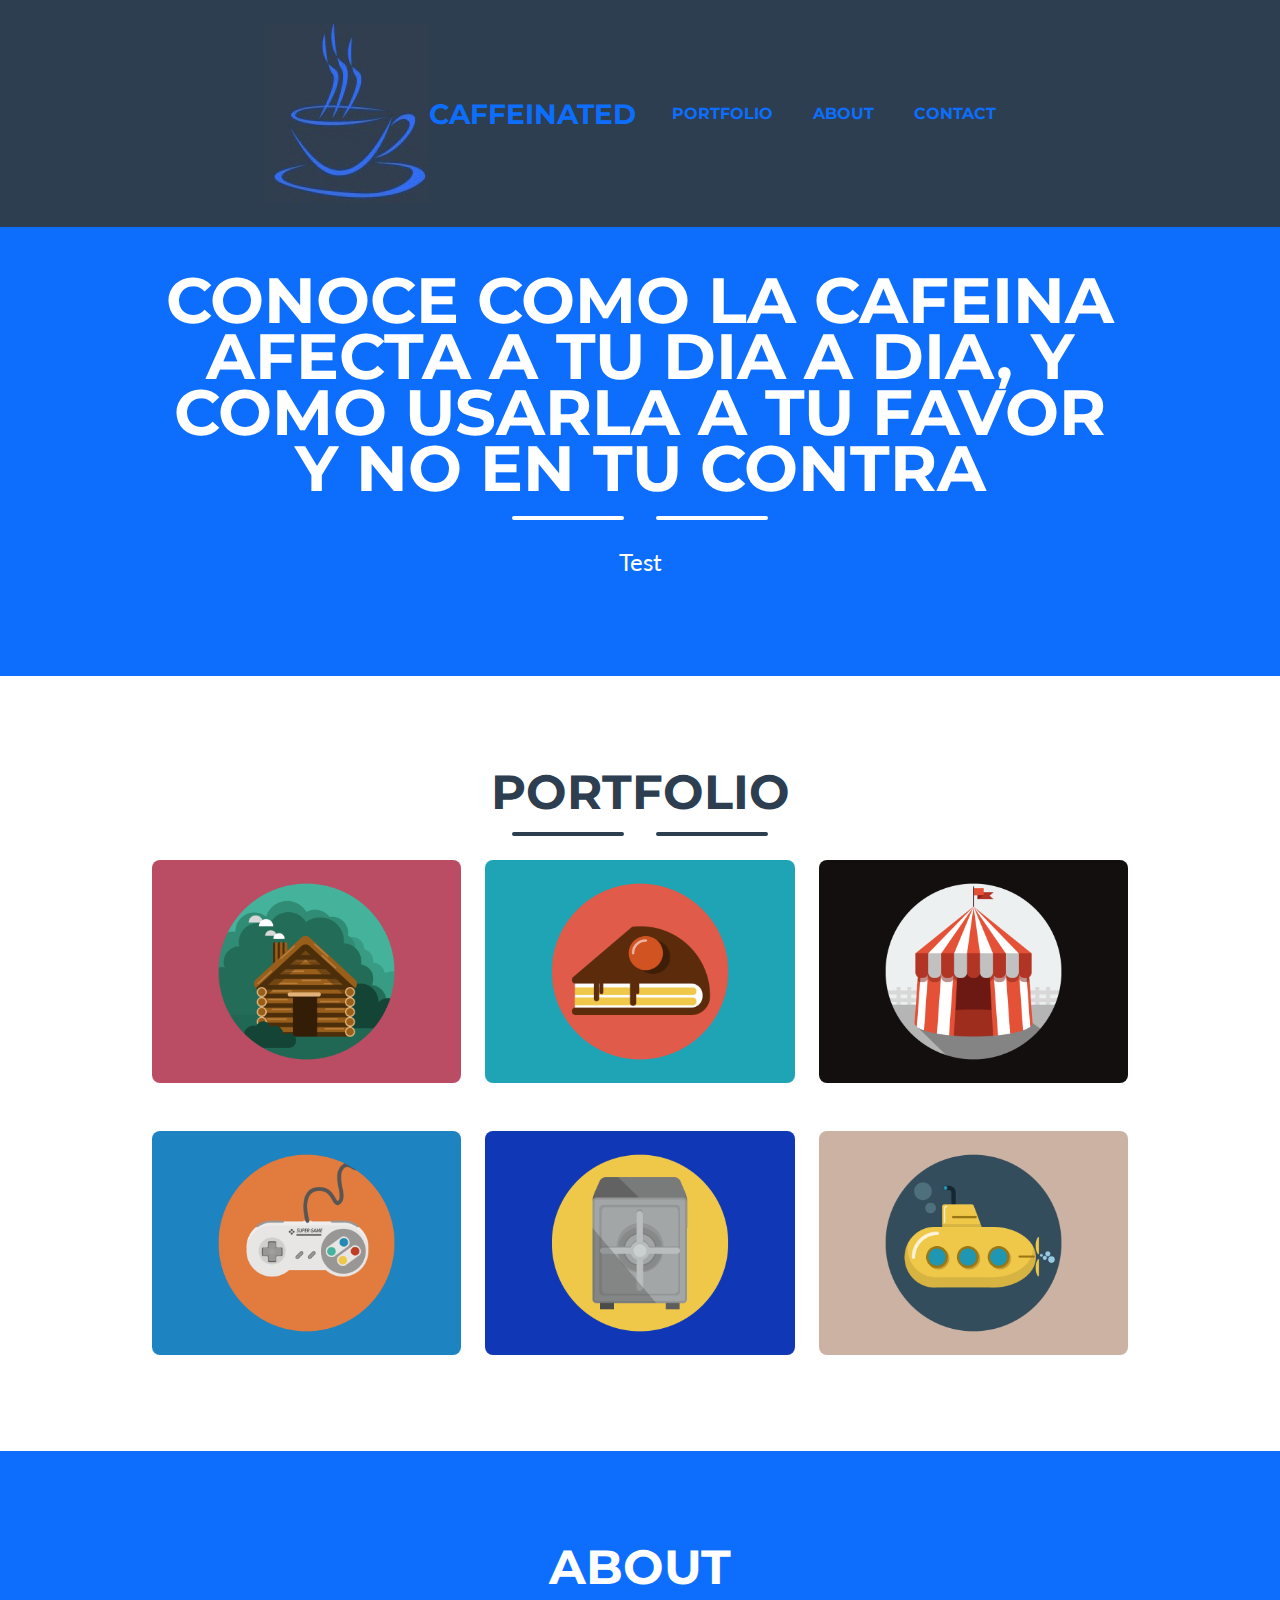
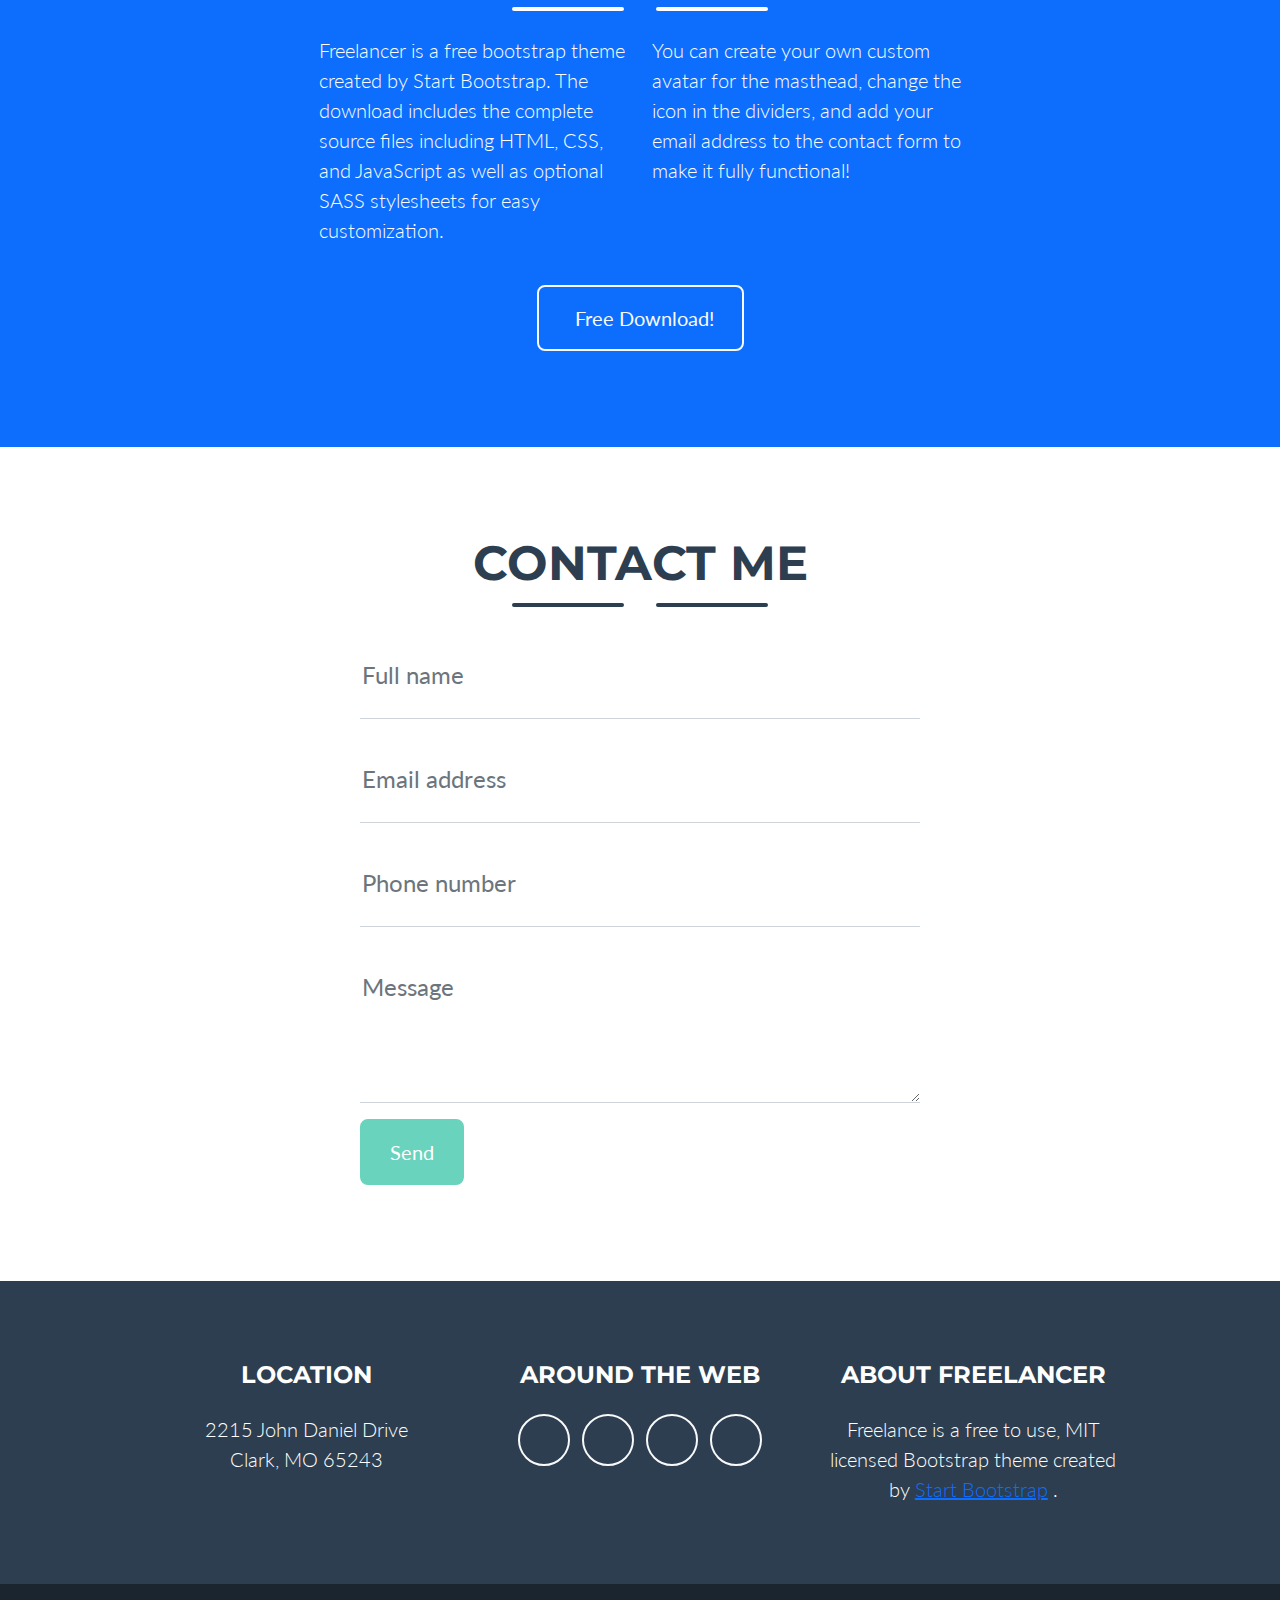
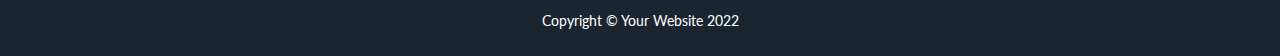
==== Caffeinated_Web 2/index.html @ 455c5dd6 "Starting Version" ====
<!DOCTYPE html>
<html lang="en">
    <head>
        <meta charset="utf-8" />
        <meta name="viewport" content="width=device-width, initial-scale=1, shrink-to-fit=no" />
        <meta name="description" content="" />
        <meta name="author" content="" />
        <title>Caffeinated</title>
        <!-- Favicon-->
        <link rel="icon" type="image/x-icon" href="assets/Caffeinated (1).png" />
        <!-- Font Awesome icons (free version)-->
        <script src="https://use.fontawesome.com/releases/v6.1.0/js/all.js" crossorigin="anonymous"></script>
        <!-- Google fonts-->
        <link href="https://fonts.googleapis.com/css?family=Montserrat:400,700" rel="stylesheet" type="text/css" />
        <link href="https://fonts.googleapis.com/css?family=Lato:400,700,400italic,700italic" rel="stylesheet" type="text/css" />
        <!-- Core theme CSS (includes Bootstrap)-->
        <link href="css/styles.css" rel="stylesheet" />
    </head>
    <body id="page-top">
        <!-- Navigation-->
        <nav class="navbar navbar-expand-lg bg-secondary text-uppercase fixed-top" id="mainNav">
            <div class="container">
                <img id="navbarimg" class="logo-navbar" src="assets/img/CaffeinatedSmall.png" alt="..." />
                <a class="navbar-brand" href="#page-top">Caffeinated</a>
                <button class="navbar-toggler text-uppercase font-weight-bold bg-primary text-white rounded" type="button" data-bs-toggle="collapse" data-bs-target="#navbarResponsive" aria-controls="navbarResponsive" aria-expanded="false" aria-label="Toggle navigation">
                    Menu
                    <i class="fas fa-bars"></i>
                </button>
                <div class="collapse navbar-collapse" id="navbarResponsive">
                    <ul class="navbar-nav ms-auto">
                        <li class="nav-item mx-0 mx-lg-1"><a class="nav-link py-3 px-0 px-lg-3 rounded" href="#portfolio">Portfolio</a></li>
                        <li class="nav-item mx-0 mx-lg-1"><a class="nav-link py-3 px-0 px-lg-3 rounded" href="#about">About</a></li>
                        <li class="nav-item mx-0 mx-lg-1"><a class="nav-link py-3 px-0 px-lg-3 rounded" href="#contact">Contact</a></li>
                    </ul>
                </div>
            </div>
        </nav>
        <!-- Masthead-->
        <header class="masthead bg-primary text-white text-center">
            <div class="container d-flex align-items-center flex-column">
                <!-- Masthead Avatar Image-->
                <img class="masthead-avatar mb-5" src="assets/img/coffeebeans.png" alt="..." />
                <!-- Masthead Heading-->
                <h1 class="masthead-heading text-uppercase mb-0">Conoce como la cafeina afecta a tu dia a dia, y como usarla a tu favor y no en tu contra</h1>
                <!-- Icon Divider-->
                <div class="divider-custom divider-light">
                    <div class="divider-custom-line"></div>
                    <div class="divider-custom-icon"><i class="fa-solid fa-mug-hot"></i></div>
                    <div class="divider-custom-line"></div>
                </div>
                <!-- Masthead Subheading-->
                <p class="masthead-subheading font-weight-light mb-0">Test</p>
            </div>
        </header>
        <!-- Portfolio Section-->
        <section class="page-section portfolio" id="portfolio">
            <div class="container">
                <!-- Portfolio Section Heading-->
                <h2 class="page-section-heading text-center text-uppercase text-secondary mb-0">Portfolio</h2>
                <!-- Icon Divider-->
                <div class="divider-custom">
                    <div class="divider-custom-line"></div>
                    <div class="divider-custom-icon"><i class="fa-solid fa-mug-hot"></i></i></div>
                    <div class="divider-custom-line"></div>
                </div>
                <!-- Portfolio Grid Items-->
                <div class="row justify-content-center">
                    <!-- Portfolio Item 1-->
                    <div class="col-md-6 col-lg-4 mb-5">
                        <div class="portfolio-item mx-auto" data-bs-toggle="modal" data-bs-target="#portfolioModal1">
                            <div class="portfolio-item-caption d-flex align-items-center justify-content-center h-100 w-100">
                                <div class="portfolio-item-caption-content text-center text-white"><i class="fas fa-plus fa-3x"></i></div>
                            </div>
                            <img class="img-fluid" src="assets/img/portfolio/cabin.png" alt="..." />
                        </div>
                    </div>
                    <!-- Portfolio Item 2-->
                    <div class="col-md-6 col-lg-4 mb-5">
                        <div class="portfolio-item mx-auto" data-bs-toggle="modal" data-bs-target="#portfolioModal2">
                            <div class="portfolio-item-caption d-flex align-items-center justify-content-center h-100 w-100">
                                <div class="portfolio-item-caption-content text-center text-white"><i class="fas fa-plus fa-3x"></i></div>
                            </div>
                            <img class="img-fluid" src="assets/img/portfolio/cake.png" alt="..." />
                        </div>
                    </div>
                    <!-- Portfolio Item 3-->
                    <div class="col-md-6 col-lg-4 mb-5">
                        <div class="portfolio-item mx-auto" data-bs-toggle="modal" data-bs-target="#portfolioModal3">
                            <div class="portfolio-item-caption d-flex align-items-center justify-content-center h-100 w-100">
                                <div class="portfolio-item-caption-content text-center text-white"><i class="fas fa-plus fa-3x"></i></div>
                            </div>
                            <img class="img-fluid" src="assets/img/portfolio/circus.png" alt="..." />
                        </div>
                    </div>
                    <!-- Portfolio Item 4-->
                    <div class="col-md-6 col-lg-4 mb-5 mb-lg-0">
                        <div class="portfolio-item mx-auto" data-bs-toggle="modal" data-bs-target="#portfolioModal4">
                            <div class="portfolio-item-caption d-flex align-items-center justify-content-center h-100 w-100">
                                <div class="portfolio-item-caption-content text-center text-white"><i class="fas fa-plus fa-3x"></i></div>
                            </div>
                            <img class="img-fluid" src="assets/img/portfolio/game.png" alt="..." />
                        </div>
                    </div>
                    <!-- Portfolio Item 5-->
                    <div class="col-md-6 col-lg-4 mb-5 mb-md-0">
                        <div class="portfolio-item mx-auto" data-bs-toggle="modal" data-bs-target="#portfolioModal5">
                            <div class="portfolio-item-caption d-flex align-items-center justify-content-center h-100 w-100">
                                <div class="portfolio-item-caption-content text-center text-white"><i class="fas fa-plus fa-3x"></i></div>
                            </div>
                            <img class="img-fluid" src="assets/img/portfolio/safe.png" alt="..." />
                        </div>
                    </div>
                    <!-- Portfolio Item 6-->
                    <div class="col-md-6 col-lg-4">
                        <div class="portfolio-item mx-auto" data-bs-toggle="modal" data-bs-target="#portfolioModal6">
                            <div class="portfolio-item-caption d-flex align-items-center justify-content-center h-100 w-100">
                                <div class="portfolio-item-caption-content text-center text-white"><i class="fas fa-plus fa-3x"></i></div>
                            </div>
                            <img class="img-fluid" src="assets/img/portfolio/submarine.png" alt="..." />
                        </div>
                    </div>
                </div>
            </div>
        </section>
        <!-- About Section-->
        <section class="page-section bg-primary text-white mb-0" id="about">
            <div class="container">
                <!-- About Section Heading-->
                <h2 class="page-section-heading text-center text-uppercase text-white">About</h2>
                <!-- Icon Divider-->
                <div class="divider-custom divider-light">
                    <div class="divider-custom-line"></div>
                    <div class="divider-custom-icon"><i class="fa-solid fa-mug-hot"></i></div>
                    <div class="divider-custom-line"></div>
                </div>
                <!-- About Section Content-->
                <div class="row">
                    <div class="col-lg-4 ms-auto"><p class="lead">Freelancer is a free bootstrap theme created by Start Bootstrap. The download includes the complete source files including HTML, CSS, and JavaScript as well as optional SASS stylesheets for easy customization.</p></div>
                    <div class="col-lg-4 me-auto"><p class="lead">You can create your own custom avatar for the masthead, change the icon in the dividers, and add your email address to the contact form to make it fully functional!</p></div>
                </div>
                <!-- About Section Button-->
                <div class="text-center mt-4">
                    <a class="btn btn-xl btn-outline-light" href="https://startbootstrap.com/theme/freelancer/">
                        <i class="fas fa-download me-2"></i>
                        Free Download!
                    </a>
                </div>
            </div>
        </section>
        <!-- Contact Section-->
        <section class="page-section" id="contact">
            <div class="container">
                <!-- Contact Section Heading-->
                <h2 class="page-section-heading text-center text-uppercase text-secondary mb-0">Contact Me</h2>
                <!-- Icon Divider-->
                <div class="divider-custom">
                    <div class="divider-custom-line"></div>
                    <div class="divider-custom-icon"><i class="fa-solid fa-mug-hot"></i></div>
                    <div class="divider-custom-line"></div>
                </div>
                <!-- Contact Section Form-->
                <div class="row justify-content-center">
                    <div class="col-lg-8 col-xl-7">
                        <!-- * * * * * * * * * * * * * * *-->
                        <!-- * * SB Forms Contact Form * *-->
                        <!-- * * * * * * * * * * * * * * *-->
                        <!-- This form is pre-integrated with SB Forms.-->
                        <!-- To make this form functional, sign up at-->
                        <!-- https://startbootstrap.com/solution/contact-forms-->
                        <!-- to get an API token!-->
                        <form id="contactForm" data-sb-form-api-token="API_TOKEN">
                            <!-- Name input-->
                            <div class="form-floating mb-3">
                                <input class="form-control" id="name" type="text" placeholder="Enter your name..." data-sb-validations="required" />
                                <label for="name">Full name</label>
                                <div class="invalid-feedback" data-sb-feedback="name:required">A name is required.</div>
                            </div>
                            <!-- Email address input-->
                            <div class="form-floating mb-3">
                                <input class="form-control" id="email" type="email" placeholder="name@example.com" data-sb-validations="required,email" />
                                <label for="email">Email address</label>
                                <div class="invalid-feedback" data-sb-feedback="email:required">An email is required.</div>
                                <div class="invalid-feedback" data-sb-feedback="email:email">Email is not valid.</div>
                            </div>
                            <!-- Phone number input-->
                            <div class="form-floating mb-3">
                                <input class="form-control" id="phone" type="tel" placeholder="(123) 456-7890" data-sb-validations="required" />
                                <label for="phone">Phone number</label>
                                <div class="invalid-feedback" data-sb-feedback="phone:required">A phone number is required.</div>
                            </div>
                            <!-- Message input-->
                            <div class="form-floating mb-3">
                                <textarea class="form-control" id="message" type="text" placeholder="Enter your message here..." style="height: 10rem" data-sb-validations="required"></textarea>
                                <label for="message">Message</label>
                                <div class="invalid-feedback" data-sb-feedback="message:required">A message is required.</div>
                            </div>
                            <!-- Submit success message-->
                            <!---->
                            <!-- This is what your users will see when the form-->
                            <!-- has successfully submitted-->
                            <div class="d-none" id="submitSuccessMessage">
                                <div class="text-center mb-3">
                                    <div class="fw-bolder">Form submission successful!</div>
                                    To activate this form, sign up at
                                    <br />
                                    <a href="https://startbootstrap.com/solution/contact-forms">https://startbootstrap.com/solution/contact-forms</a>
                                </div>
                            </div>
                            <!-- Submit error message-->
                            <!---->
                            <!-- This is what your users will see when there is-->
                            <!-- an error submitting the form-->
                            <div class="d-none" id="submitErrorMessage"><div class="text-center text-danger mb-3">Error sending message!</div></div>
                            <!-- Submit Button-->
                            <button class="btn btn-primary btn-xl disabled" id="submitButton" type="submit">Send</button>
                        </form>
                    </div>
                </div>
            </div>
        </section>
        <!-- Footer-->
        <footer class="footer text-center">
            <div class="container">
                <div class="row">
                    <!-- Footer Location-->
                    <div class="col-lg-4 mb-5 mb-lg-0">
                        <h4 class="text-uppercase mb-4">Location</h4>
                        <p class="lead mb-0">
                            2215 John Daniel Drive
                            <br />
                            Clark, MO 65243
                        </p>
                    </div>
                    <!-- Footer Social Icons-->
                    <div class="col-lg-4 mb-5 mb-lg-0">
                        <h4 class="text-uppercase mb-4">Around the Web</h4>
                        <a class="btn btn-outline-light btn-social mx-1" href="#!"><i class="fab fa-fw fa-facebook-f"></i></a>
                        <a class="btn btn-outline-light btn-social mx-1" href="#!"><i class="fab fa-fw fa-twitter"></i></a>
                        <a class="btn btn-outline-light btn-social mx-1" href="#!"><i class="fab fa-fw fa-linkedin-in"></i></a>
                        <a class="btn btn-outline-light btn-social mx-1" href="#!"><i class="fab fa-fw fa-dribbble"></i></a>
                    </div>
                    <!-- Footer About Text-->
                    <div class="col-lg-4">
                        <h4 class="text-uppercase mb-4">About Freelancer</h4>
                        <p class="lead mb-0">
                            Freelance is a free to use, MIT licensed Bootstrap theme created by
                            <a href="http://startbootstrap.com">Start Bootstrap</a>
                            .
                        </p>
                    </div>
                </div>
            </div>
        </footer>
        <!-- Copyright Section-->
        <div class="copyright py-4 text-center text-white">
            <div class="container"><small>Copyright &copy; Your Website 2022</small></div>
        </div>
        <!-- Portfolio Modals-->
        <!-- Portfolio Modal 1-->
        <div class="portfolio-modal modal fade" id="portfolioModal1" tabindex="-1" aria-labelledby="portfolioModal1" aria-hidden="true">
            <div class="modal-dialog modal-xl">
                <div class="modal-content">
                    <div class="modal-header border-0"><button class="btn-close" type="button" data-bs-dismiss="modal" aria-label="Close"></button></div>
                    <div class="modal-body text-center pb-5">
                        <div class="container">
                            <div class="row justify-content-center">
                                <div class="col-lg-8">
                                    <!-- Portfolio Modal - Title-->
                                    <h2 class="portfolio-modal-title text-secondary text-uppercase mb-0">Log Cabin</h2>
                                    <!-- Icon Divider-->
                                    <div class="divider-custom">
                                        <div class="divider-custom-line"></div>
                                        <div class="divider-custom-icon"><i class="fas fa-star"></i></div>
                                        <div class="divider-custom-line"></div>
                                    </div>
                                    <!-- Portfolio Modal - Image-->
                                    <img class="img-fluid rounded mb-5" src="assets/img/portfolio/cabin.png" alt="..." />
                                    <!-- Portfolio Modal - Text-->
                                    <p class="mb-4">Lorem ipsum dolor sit amet, consectetur adipisicing elit. Mollitia neque assumenda ipsam nihil, molestias magnam, recusandae quos quis inventore quisquam velit asperiores, vitae? Reprehenderit soluta, eos quod consequuntur itaque. Nam.</p>
                                    <button class="btn btn-primary" data-bs-dismiss="modal">
                                        <i class="fas fa-xmark fa-fw"></i>
                                        Close Window
                                    </button>
                                </div>
                            </div>
                        </div>
                    </div>
                </div>
            </div>
        </div>
        <!-- Portfolio Modal 2-->
        <div class="portfolio-modal modal fade" id="portfolioModal2" tabindex="-1" aria-labelledby="portfolioModal2" aria-hidden="true">
            <div class="modal-dialog modal-xl">
                <div class="modal-content">
                    <div class="modal-header border-0"><button class="btn-close" type="button" data-bs-dismiss="modal" aria-label="Close"></button></div>
                    <div class="modal-body text-center pb-5">
                        <div class="container">
                            <div class="row justify-content-center">
                                <div class="col-lg-8">
                                    <!-- Portfolio Modal - Title-->
                                    <h2 class="portfolio-modal-title text-secondary text-uppercase mb-0">Tasty Cake</h2>
                                    <!-- Icon Divider-->
                                    <div class="divider-custom">
                                        <div class="divider-custom-line"></div>
                                        <div class="divider-custom-icon"><i class="fas fa-star"></i></div>
                                        <div class="divider-custom-line"></div>
                                    </div>
                                    <!-- Portfolio Modal - Image-->
                                    <img class="img-fluid rounded mb-5" src="assets/img/portfolio/cake.png" alt="..." />
                                    <!-- Portfolio Modal - Text-->
                                    <p class="mb-4">Lorem ipsum dolor sit amet, consectetur adipisicing elit. Mollitia neque assumenda ipsam nihil, molestias magnam, recusandae quos quis inventore quisquam velit asperiores, vitae? Reprehenderit soluta, eos quod consequuntur itaque. Nam.</p>
                                    <button class="btn btn-primary" data-bs-dismiss="modal">
                                        <i class="fas fa-xmark fa-fw"></i>
                                        Close Window
                                    </button>
                                </div>
                            </div>
                        </div>
                    </div>
                </div>
            </div>
        </div>
        <!-- Portfolio Modal 3-->
        <div class="portfolio-modal modal fade" id="portfolioModal3" tabindex="-1" aria-labelledby="portfolioModal3" aria-hidden="true">
            <div class="modal-dialog modal-xl">
                <div class="modal-content">
                    <div class="modal-header border-0"><button class="btn-close" type="button" data-bs-dismiss="modal" aria-label="Close"></button></div>
                    <div class="modal-body text-center pb-5">
                        <div class="container">
                            <div class="row justify-content-center">
                                <div class="col-lg-8">
                                    <!-- Portfolio Modal - Title-->
                                    <h2 class="portfolio-modal-title text-secondary text-uppercase mb-0">Circus Tent</h2>
                                    <!-- Icon Divider-->
                                    <div class="divider-custom">
                                        <div class="divider-custom-line"></div>
                                        <div class="divider-custom-icon"><i class="fas fa-star"></i></div>
                                        <div class="divider-custom-line"></div>
                                    </div>
                                    <!-- Portfolio Modal - Image-->
                                    <img class="img-fluid rounded mb-5" src="assets/img/portfolio/circus.png" alt="..." />
                                    <!-- Portfolio Modal - Text-->
                                    <p class="mb-4">Lorem ipsum dolor sit amet, consectetur adipisicing elit. Mollitia neque assumenda ipsam nihil, molestias magnam, recusandae quos quis inventore quisquam velit asperiores, vitae? Reprehenderit soluta, eos quod consequuntur itaque. Nam.</p>
                                    <button class="btn btn-primary" data-bs-dismiss="modal">
                                        <i class="fas fa-xmark fa-fw"></i>
                                        Close Window
                                    </button>
                                </div>
                            </div>
                        </div>
                    </div>
                </div>
            </div>
        </div>
        <!-- Portfolio Modal 4-->
        <div class="portfolio-modal modal fade" id="portfolioModal4" tabindex="-1" aria-labelledby="portfolioModal4" aria-hidden="true">
            <div class="modal-dialog modal-xl">
                <div class="modal-content">
                    <div class="modal-header border-0"><button class="btn-close" type="button" data-bs-dismiss="modal" aria-label="Close"></button></div>
                    <div class="modal-body text-center pb-5">
                        <div class="container">
                            <div class="row justify-content-center">
                                <div class="col-lg-8">
                                    <!-- Portfolio Modal - Title-->
                                    <h2 class="portfolio-modal-title text-secondary text-uppercase mb-0">Controller</h2>
                                    <!-- Icon Divider-->
                                    <div class="divider-custom">
                                        <div class="divider-custom-line"></div>
                                        <div class="divider-custom-icon"><i class="fas fa-star"></i></div>
                                        <div class="divider-custom-line"></div>
                                    </div>
                                    <!-- Portfolio Modal - Image-->
                                    <img class="img-fluid rounded mb-5" src="assets/img/portfolio/game.png" alt="..." />
                                    <!-- Portfolio Modal - Text-->
                                    <p class="mb-4">Lorem ipsum dolor sit amet, consectetur adipisicing elit. Mollitia neque assumenda ipsam nihil, molestias magnam, recusandae quos quis inventore quisquam velit asperiores, vitae? Reprehenderit soluta, eos quod consequuntur itaque. Nam.</p>
                                    <button class="btn btn-primary" data-bs-dismiss="modal">
                                        <i class="fas fa-xmark fa-fw"></i>
                                        Close Window
                                    </button>
                                </div>
                            </div>
                        </div>
                    </div>
                </div>
            </div>
        </div>
        <!-- Portfolio Modal 5-->
        <div class="portfolio-modal modal fade" id="portfolioModal5" tabindex="-1" aria-labelledby="portfolioModal5" aria-hidden="true">
            <div class="modal-dialog modal-xl">
                <div class="modal-content">
                    <div class="modal-header border-0"><button class="btn-close" type="button" data-bs-dismiss="modal" aria-label="Close"></button></div>
                    <div class="modal-body text-center pb-5">
                        <div class="container">
                            <div class="row justify-content-center">
                                <div class="col-lg-8">
                                    <!-- Portfolio Modal - Title-->
                                    <h2 class="portfolio-modal-title text-secondary text-uppercase mb-0">Locked Safe</h2>
                                    <!-- Icon Divider-->
                                    <div class="divider-custom">
                                        <div class="divider-custom-line"></div>
                                        <div class="divider-custom-icon"><i class="fas fa-star"></i></div>
                                        <div class="divider-custom-line"></div>
                                    </div>
                                    <!-- Portfolio Modal - Image-->
                                    <img class="img-fluid rounded mb-5" src="assets/img/portfolio/safe.png" alt="..." />
                                    <!-- Portfolio Modal - Text-->
                                    <p class="mb-4">Lorem ipsum dolor sit amet, consectetur adipisicing elit. Mollitia neque assumenda ipsam nihil, molestias magnam, recusandae quos quis inventore quisquam velit asperiores, vitae? Reprehenderit soluta, eos quod consequuntur itaque. Nam.</p>
                                    <button class="btn btn-primary" data-bs-dismiss="modal">
                                        <i class="fas fa-xmark fa-fw"></i>
                                        Close Window
                                    </button>
                                </div>
                            </div>
                        </div>
                    </div>
                </div>
            </div>
        </div>
        <!-- Portfolio Modal 6-->
        <div class="portfolio-modal modal fade" id="portfolioModal6" tabindex="-1" aria-labelledby="portfolioModal6" aria-hidden="true">
            <div class="modal-dialog modal-xl">
                <div class="modal-content">
                    <div class="modal-header border-0"><button class="btn-close" type="button" data-bs-dismiss="modal" aria-label="Close"></button></div>
                    <div class="modal-body text-center pb-5">
                        <div class="container">
                            <div class="row justify-content-center">
                                <div class="col-lg-8">
                                    <!-- Portfolio Modal - Title-->
                                    <h2 class="portfolio-modal-title text-secondary text-uppercase mb-0">Submarine</h2>
                                    <!-- Icon Divider-->
                                    <div class="divider-custom">
                                        <div class="divider-custom-line"></div>
                                        <div class="divider-custom-icon"><i class="fas fa-star"></i></div>
                                        <div class="divider-custom-line"></div>
                                    </div>
                                    <!-- Portfolio Modal - Image-->
                                    <img class="img-fluid rounded mb-5" src="assets/img/portfolio/submarine.png" alt="..." />
                                    <!-- Portfolio Modal - Text-->
                                    <p class="mb-4">Lorem ipsum dolor sit amet, consectetur adipisicing elit. Mollitia neque assumenda ipsam nihil, molestias magnam, recusandae quos quis inventore quisquam velit asperiores, vitae? Reprehenderit soluta, eos quod consequuntur itaque. Nam.</p>
                                    <button class="btn btn-primary" data-bs-dismiss="modal">
                                        <i class="fas fa-xmark fa-fw"></i>
                                        Close Window
                                    </button>
                                </div>
                            </div>
                        </div>
                    </div>
                </div>
            </div>
        </div>
        <!-- Bootstrap core JS-->
        <script src="https://cdn.jsdelivr.net/npm/bootstrap@5.1.3/dist/js/bootstrap.bundle.min.js"></script>
        <!-- Core theme JS-->
        <script src="js/scripts.js"></script>
        <!-- * * * * * * * * * * * * * * * * * * * * * * * * * * * * * * * * * * * * * * * *-->
        <!-- * *                               SB Forms JS                               * *-->
        <!-- * * Activate your form at https://startbootstrap.com/solution/contact-forms * *-->
        <!-- * * * * * * * * * * * * * * * * * * * * * * * * * * * * * * * * * * * * * * * *-->
        <script src="https://cdn.startbootstrap.com/sb-forms-latest.js"></script>
    </body>
</html>
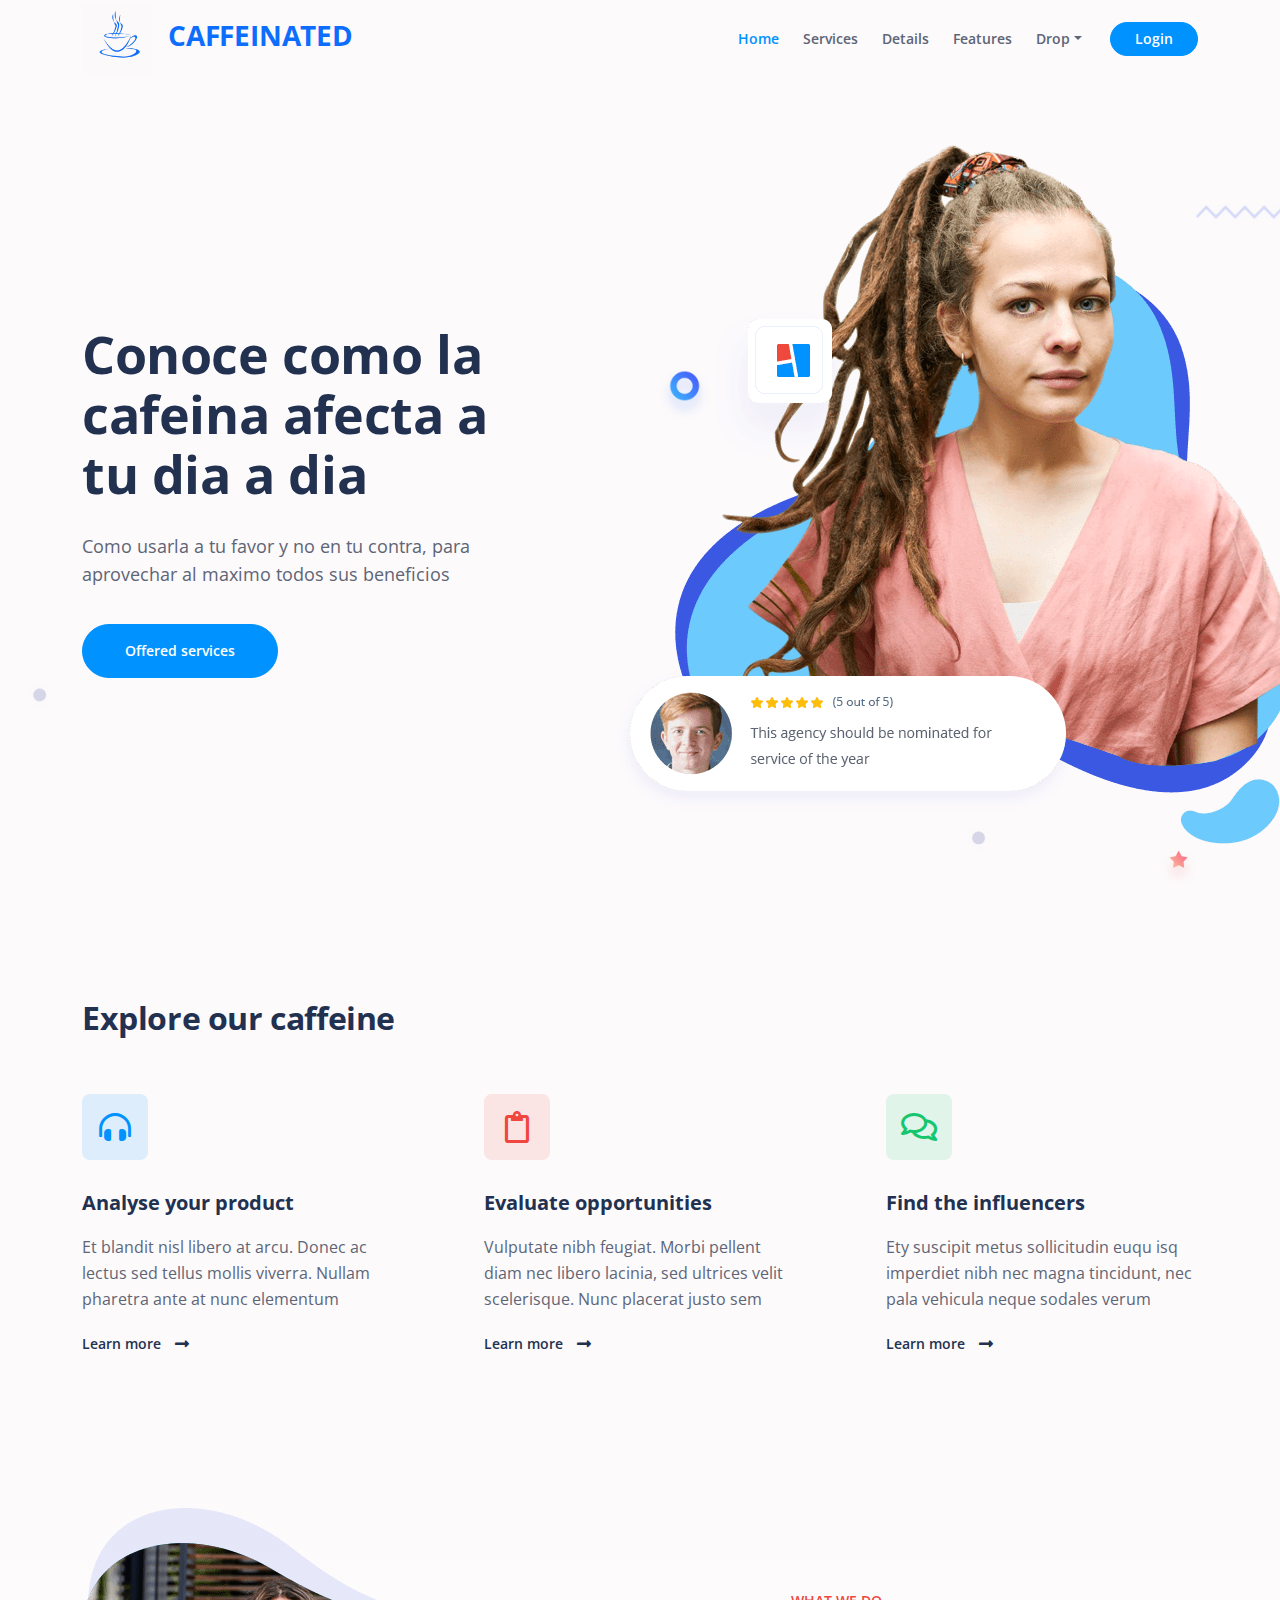
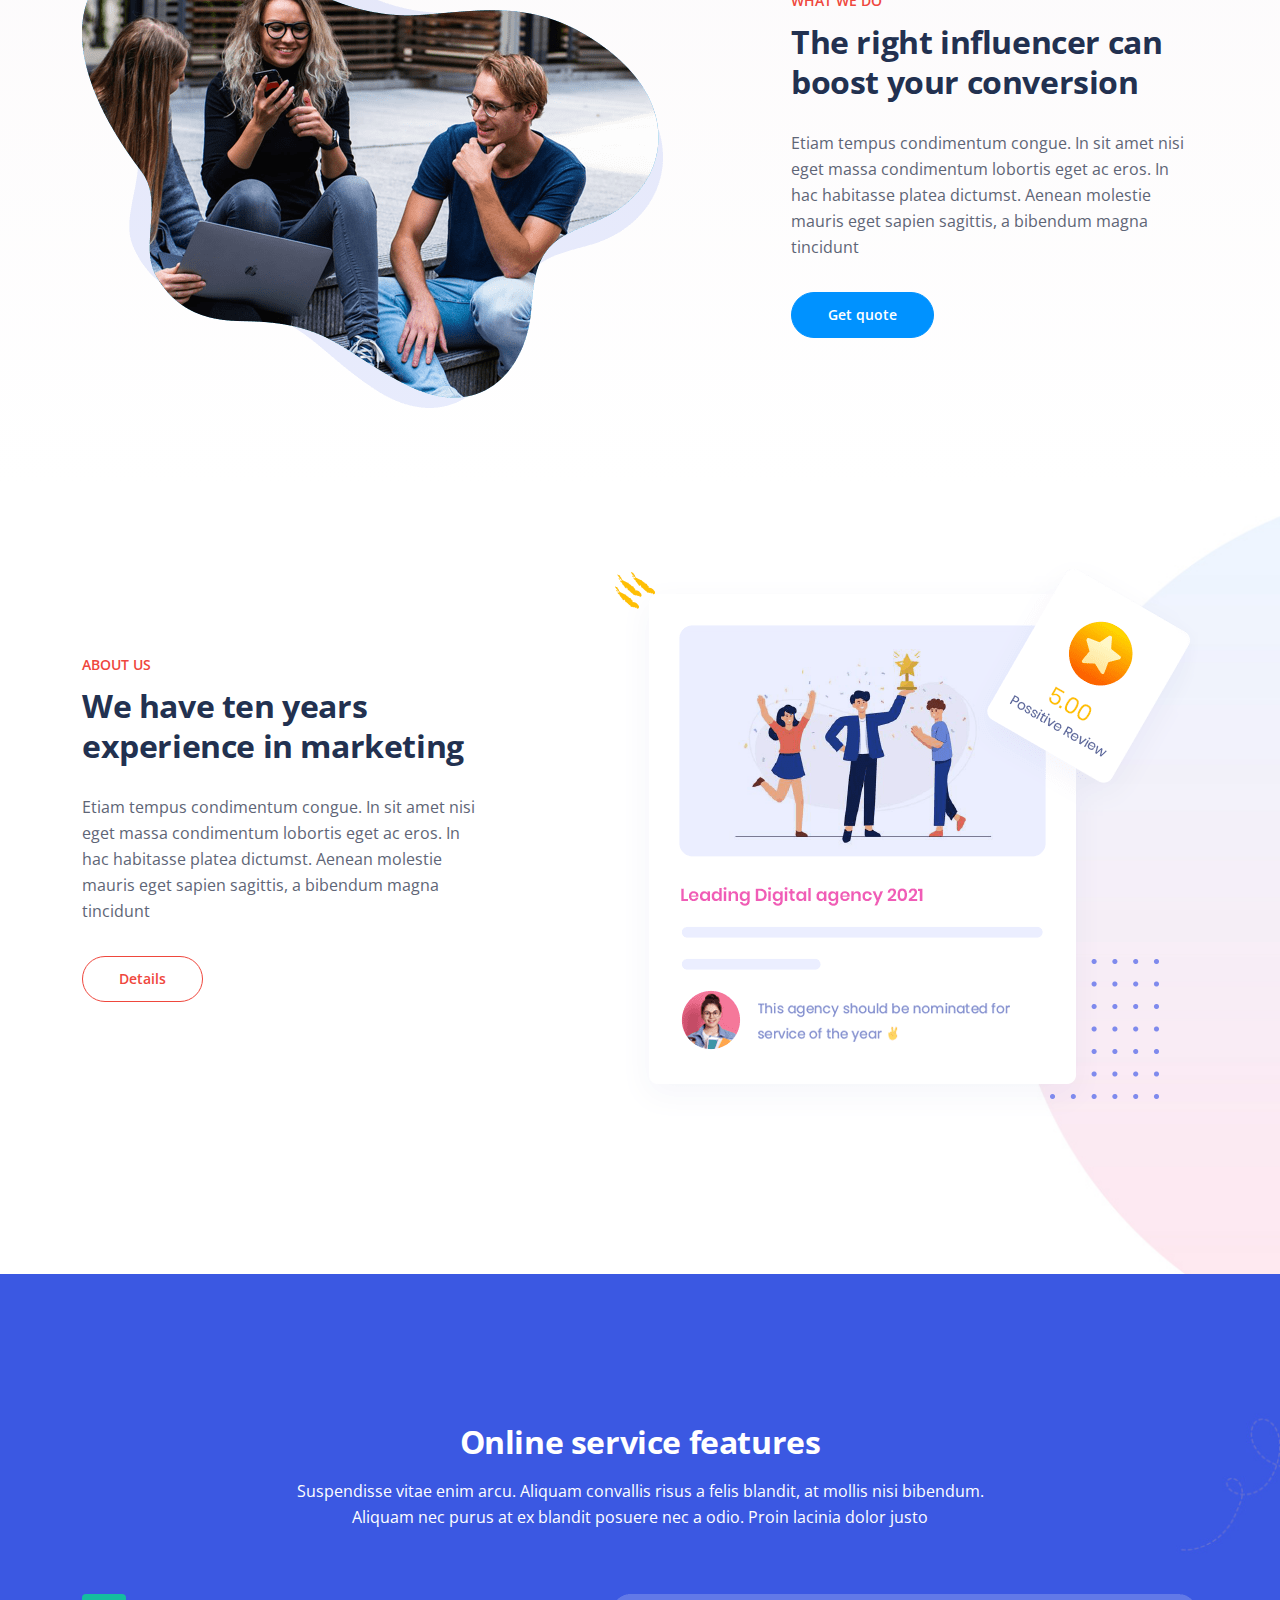
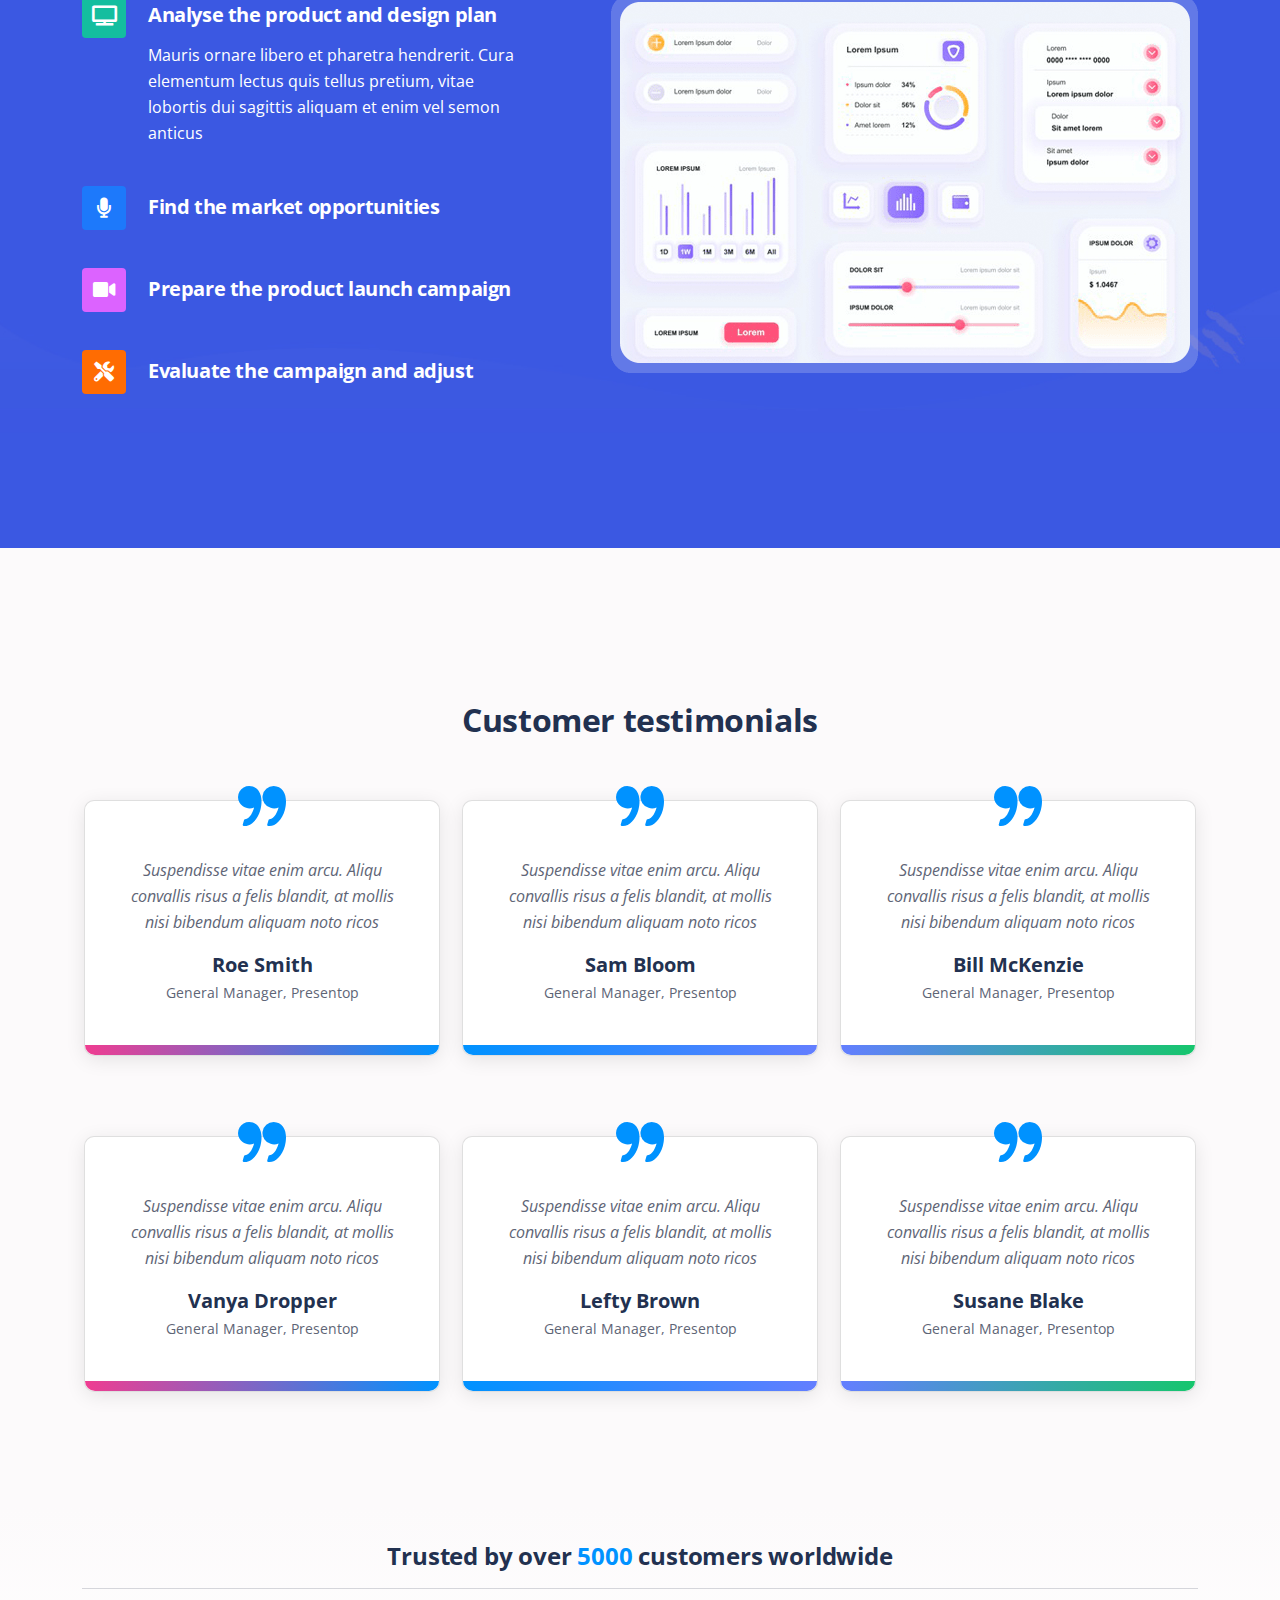
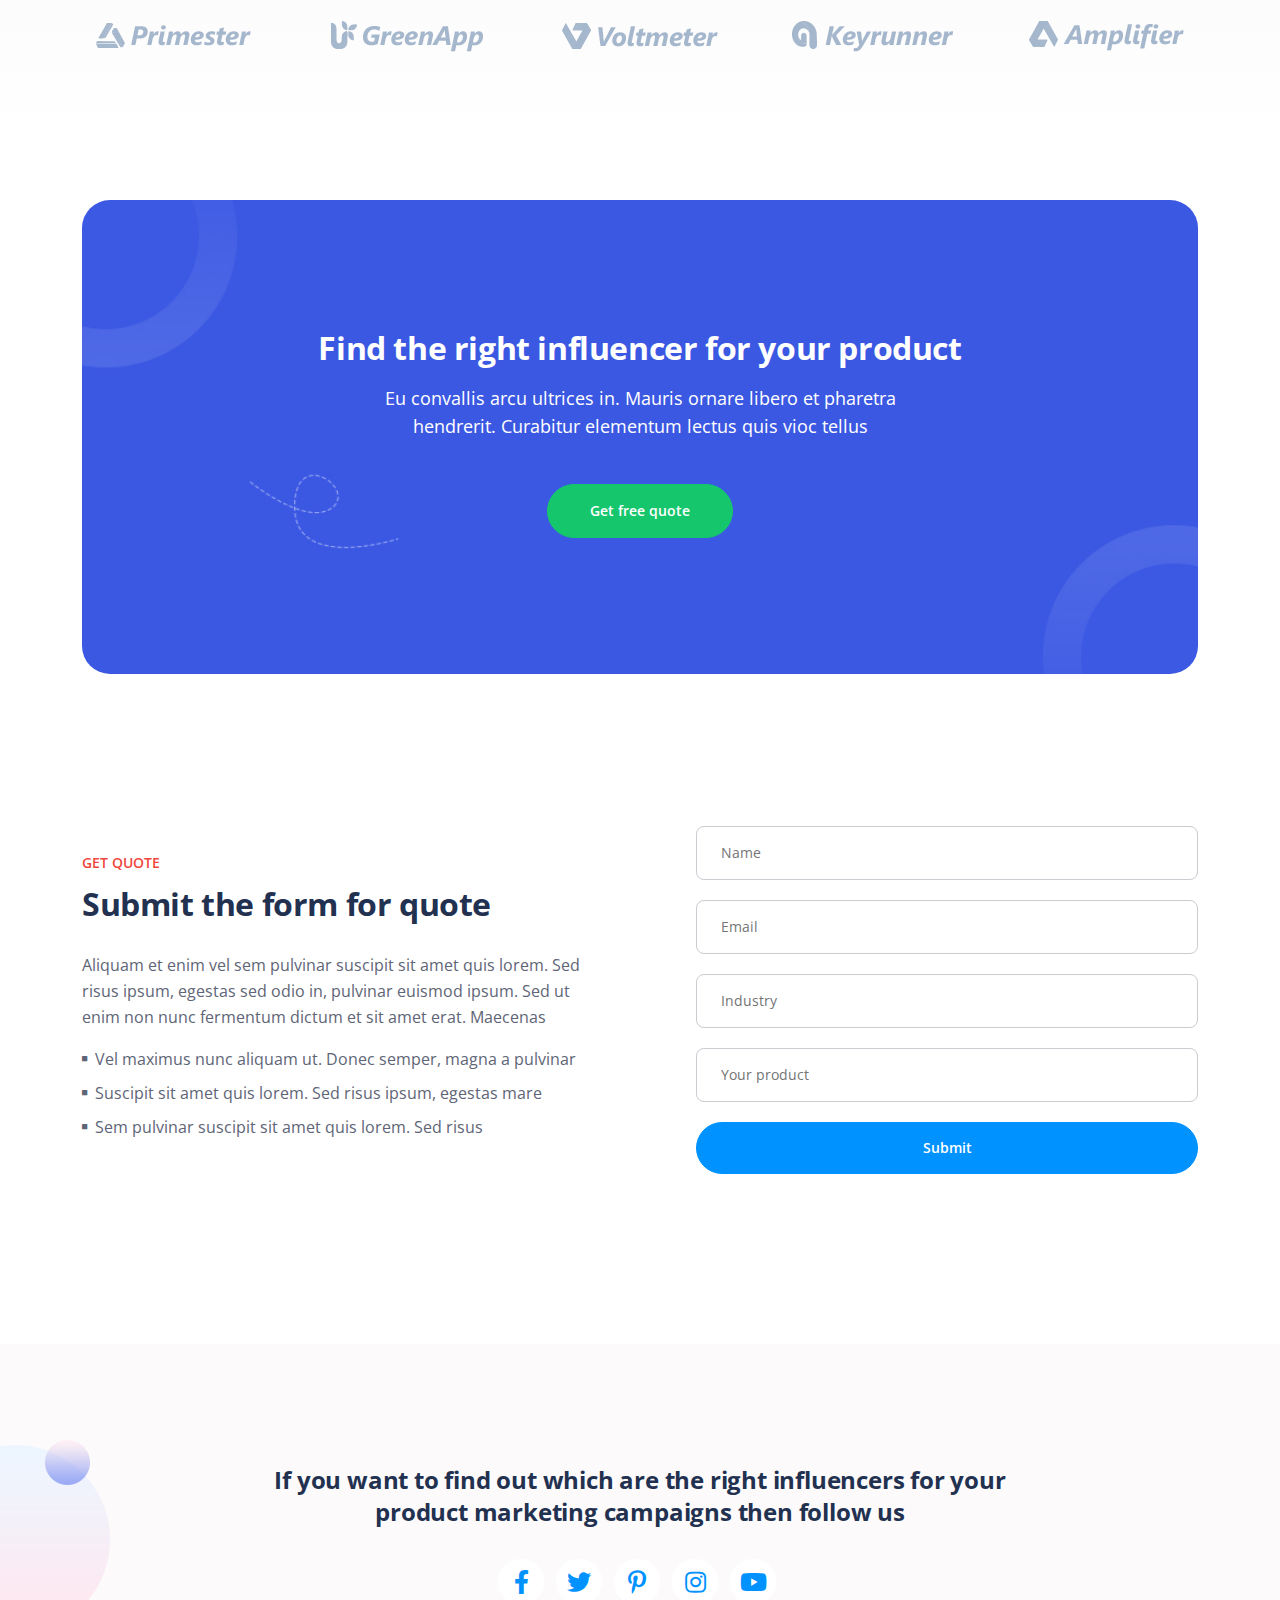
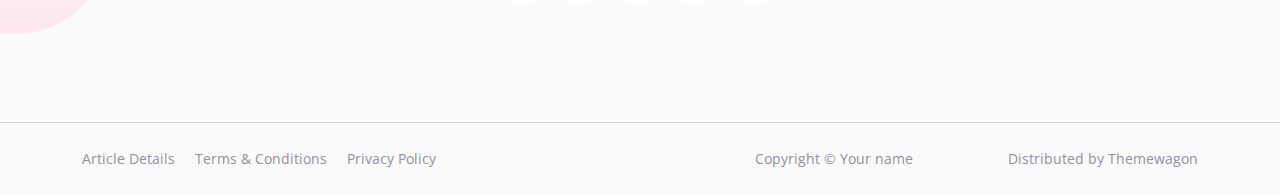
==== commit 83d16ab9: "CreateNewDesign3" ====
--- a/Caffeinated_Web 2/index.html
+++ b/Caffeinated_Web 2/index.html
@@ -1,461 +1,583 @@
-<!DOCTYPE html>
-<html lang="en">
-    <head>
-        <meta charset="utf-8" />
-        <meta name="viewport" content="width=device-width, initial-scale=1, shrink-to-fit=no" />
-        <meta name="description" content="" />
-        <meta name="author" content="" />
-        <title>Caffeinated</title>
-        <!-- Favicon-->
-        <link rel="icon" type="image/x-icon" href="assets/Caffeinated (1).png" />
-        <!-- Font Awesome icons (free version)-->
-        <script src="https://use.fontawesome.com/releases/v6.1.0/js/all.js" crossorigin="anonymous"></script>
-        <!-- Google fonts-->
-        <link href="https://fonts.googleapis.com/css?family=Montserrat:400,700" rel="stylesheet" type="text/css" />
-        <link href="https://fonts.googleapis.com/css?family=Lato:400,700,400italic,700italic" rel="stylesheet" type="text/css" />
-        <!-- Core theme CSS (includes Bootstrap)-->
-        <link href="css/styles.css" rel="stylesheet" />
-    </head>
-    <body id="page-top">
-        <!-- Navigation-->
-        <nav class="navbar navbar-expand-lg bg-secondary text-uppercase fixed-top" id="mainNav">
-            <div class="container">
-                <img id="navbarimg" class="logo-navbar" src="assets/img/CaffeinatedSmall.png" alt="..." />
-                <a class="navbar-brand" href="#page-top">Caffeinated</a>
-                <button class="navbar-toggler text-uppercase font-weight-bold bg-primary text-white rounded" type="button" data-bs-toggle="collapse" data-bs-target="#navbarResponsive" aria-controls="navbarResponsive" aria-expanded="false" aria-label="Toggle navigation">
-                    Menu
-                    <i class="fas fa-bars"></i>
-                </button>
-                <div class="collapse navbar-collapse" id="navbarResponsive">
-                    <ul class="navbar-nav ms-auto">
-                        <li class="nav-item mx-0 mx-lg-1"><a class="nav-link py-3 px-0 px-lg-3 rounded" href="#portfolio">Portfolio</a></li>
-                        <li class="nav-item mx-0 mx-lg-1"><a class="nav-link py-3 px-0 px-lg-3 rounded" href="#about">About</a></li>
-                        <li class="nav-item mx-0 mx-lg-1"><a class="nav-link py-3 px-0 px-lg-3 rounded" href="#contact">Contact</a></li>
-                    </ul>
-                </div>
-            </div>
-        </nav>
-        <!-- Masthead-->
-        <header class="masthead bg-primary text-white text-center">
-            <div class="container d-flex align-items-center flex-column">
-                <!-- Masthead Avatar Image-->
-                <img class="masthead-avatar mb-5" src="assets/img/coffeebeans.png" alt="..." />
-                <!-- Masthead Heading-->
-                <h1 class="masthead-heading text-uppercase mb-0">Conoce como la cafeina afecta a tu dia a dia, y como usarla a tu favor y no en tu contra</h1>
-                <!-- Icon Divider-->
-                <div class="divider-custom divider-light">
-                    <div class="divider-custom-line"></div>
-                    <div class="divider-custom-icon"><i class="fa-solid fa-mug-hot"></i></div>
-                    <div class="divider-custom-line"></div>
-                </div>
-                <!-- Masthead Subheading-->
-                <p class="masthead-subheading font-weight-light mb-0">Test</p>
-            </div>
-        </header>
-        <!-- Portfolio Section-->
-        <section class="page-section portfolio" id="portfolio">
-            <div class="container">
-                <!-- Portfolio Section Heading-->
-                <h2 class="page-section-heading text-center text-uppercase text-secondary mb-0">Portfolio</h2>
-                <!-- Icon Divider-->
-                <div class="divider-custom">
-                    <div class="divider-custom-line"></div>
-                    <div class="divider-custom-icon"><i class="fa-solid fa-mug-hot"></i></i></div>
-                    <div class="divider-custom-line"></div>
-                </div>
-                <!-- Portfolio Grid Items-->
-                <div class="row justify-content-center">
-                    <!-- Portfolio Item 1-->
-                    <div class="col-md-6 col-lg-4 mb-5">
-                        <div class="portfolio-item mx-auto" data-bs-toggle="modal" data-bs-target="#portfolioModal1">
-                            <div class="portfolio-item-caption d-flex align-items-center justify-content-center h-100 w-100">
-                                <div class="portfolio-item-caption-content text-center text-white"><i class="fas fa-plus fa-3x"></i></div>
-                            </div>
-                            <img class="img-fluid" src="assets/img/portfolio/cabin.png" alt="..." />
-                        </div>
-                    </div>
-                    <!-- Portfolio Item 2-->
-                    <div class="col-md-6 col-lg-4 mb-5">
-                        <div class="portfolio-item mx-auto" data-bs-toggle="modal" data-bs-target="#portfolioModal2">
-                            <div class="portfolio-item-caption d-flex align-items-center justify-content-center h-100 w-100">
-                                <div class="portfolio-item-caption-content text-center text-white"><i class="fas fa-plus fa-3x"></i></div>
-                            </div>
-                            <img class="img-fluid" src="assets/img/portfolio/cake.png" alt="..." />
-                        </div>
-                    </div>
-                    <!-- Portfolio Item 3-->
-                    <div class="col-md-6 col-lg-4 mb-5">
-                        <div class="portfolio-item mx-auto" data-bs-toggle="modal" data-bs-target="#portfolioModal3">
-                            <div class="portfolio-item-caption d-flex align-items-center justify-content-center h-100 w-100">
-                                <div class="portfolio-item-caption-content text-center text-white"><i class="fas fa-plus fa-3x"></i></div>
-                            </div>
-                            <img class="img-fluid" src="assets/img/portfolio/circus.png" alt="..." />
-                        </div>
-                    </div>
-                    <!-- Portfolio Item 4-->
-                    <div class="col-md-6 col-lg-4 mb-5 mb-lg-0">
-                        <div class="portfolio-item mx-auto" data-bs-toggle="modal" data-bs-target="#portfolioModal4">
-                            <div class="portfolio-item-caption d-flex align-items-center justify-content-center h-100 w-100">
-                                <div class="portfolio-item-caption-content text-center text-white"><i class="fas fa-plus fa-3x"></i></div>
-                            </div>
-                            <img class="img-fluid" src="assets/img/portfolio/game.png" alt="..." />
-                        </div>
-                    </div>
-                    <!-- Portfolio Item 5-->
-                    <div class="col-md-6 col-lg-4 mb-5 mb-md-0">
-                        <div class="portfolio-item mx-auto" data-bs-toggle="modal" data-bs-target="#portfolioModal5">
-                            <div class="portfolio-item-caption d-flex align-items-center justify-content-center h-100 w-100">
-                                <div class="portfolio-item-caption-content text-center text-white"><i class="fas fa-plus fa-3x"></i></div>
-                            </div>
-                            <img class="img-fluid" src="assets/img/portfolio/safe.png" alt="..." />
-                        </div>
-                    </div>
-                    <!-- Portfolio Item 6-->
-                    <div class="col-md-6 col-lg-4">
-                        <div class="portfolio-item mx-auto" data-bs-toggle="modal" data-bs-target="#portfolioModal6">
-                            <div class="portfolio-item-caption d-flex align-items-center justify-content-center h-100 w-100">
-                                <div class="portfolio-item-caption-content text-center text-white"><i class="fas fa-plus fa-3x"></i></div>
-                            </div>
-                            <img class="img-fluid" src="assets/img/portfolio/submarine.png" alt="..." />
-                        </div>
-                    </div>
-                </div>
-            </div>
-        </section>
-        <!-- About Section-->
-        <section class="page-section bg-primary text-white mb-0" id="about">
-            <div class="container">
-                <!-- About Section Heading-->
-                <h2 class="page-section-heading text-center text-uppercase text-white">About</h2>
-                <!-- Icon Divider-->
-                <div class="divider-custom divider-light">
-                    <div class="divider-custom-line"></div>
-                    <div class="divider-custom-icon"><i class="fa-solid fa-mug-hot"></i></div>
-                    <div class="divider-custom-line"></div>
-                </div>
-                <!-- About Section Content-->
-                <div class="row">
-                    <div class="col-lg-4 ms-auto"><p class="lead">Freelancer is a free bootstrap theme created by Start Bootstrap. The download includes the complete source files including HTML, CSS, and JavaScript as well as optional SASS stylesheets for easy customization.</p></div>
-                    <div class="col-lg-4 me-auto"><p class="lead">You can create your own custom avatar for the masthead, change the icon in the dividers, and add your email address to the contact form to make it fully functional!</p></div>
-                </div>
-                <!-- About Section Button-->
-                <div class="text-center mt-4">
-                    <a class="btn btn-xl btn-outline-light" href="https://startbootstrap.com/theme/freelancer/">
-                        <i class="fas fa-download me-2"></i>
-                        Free Download!
-                    </a>
-                </div>
-            </div>
-        </section>
-        <!-- Contact Section-->
-        <section class="page-section" id="contact">
-            <div class="container">
-                <!-- Contact Section Heading-->
-                <h2 class="page-section-heading text-center text-uppercase text-secondary mb-0">Contact Me</h2>
-                <!-- Icon Divider-->
-                <div class="divider-custom">
-                    <div class="divider-custom-line"></div>
-                    <div class="divider-custom-icon"><i class="fa-solid fa-mug-hot"></i></div>
-                    <div class="divider-custom-line"></div>
-                </div>
-                <!-- Contact Section Form-->
-                <div class="row justify-content-center">
-                    <div class="col-lg-8 col-xl-7">
-                        <!-- * * * * * * * * * * * * * * *-->
-                        <!-- * * SB Forms Contact Form * *-->
-                        <!-- * * * * * * * * * * * * * * *-->
-                        <!-- This form is pre-integrated with SB Forms.-->
-                        <!-- To make this form functional, sign up at-->
-                        <!-- https://startbootstrap.com/solution/contact-forms-->
-                        <!-- to get an API token!-->
-                        <form id="contactForm" data-sb-form-api-token="API_TOKEN">
-                            <!-- Name input-->
-                            <div class="form-floating mb-3">
-                                <input class="form-control" id="name" type="text" placeholder="Enter your name..." data-sb-validations="required" />
-                                <label for="name">Full name</label>
-                                <div class="invalid-feedback" data-sb-feedback="name:required">A name is required.</div>
-                            </div>
-                            <!-- Email address input-->
-                            <div class="form-floating mb-3">
-                                <input class="form-control" id="email" type="email" placeholder="name@example.com" data-sb-validations="required,email" />
-                                <label for="email">Email address</label>
-                                <div class="invalid-feedback" data-sb-feedback="email:required">An email is required.</div>
-                                <div class="invalid-feedback" data-sb-feedback="email:email">Email is not valid.</div>
-                            </div>
-                            <!-- Phone number input-->
-                            <div class="form-floating mb-3">
-                                <input class="form-control" id="phone" type="tel" placeholder="(123) 456-7890" data-sb-validations="required" />
-                                <label for="phone">Phone number</label>
-                                <div class="invalid-feedback" data-sb-feedback="phone:required">A phone number is required.</div>
-                            </div>
-                            <!-- Message input-->
-                            <div class="form-floating mb-3">
-                                <textarea class="form-control" id="message" type="text" placeholder="Enter your message here..." style="height: 10rem" data-sb-validations="required"></textarea>
-                                <label for="message">Message</label>
-                                <div class="invalid-feedback" data-sb-feedback="message:required">A message is required.</div>
-                            </div>
-                            <!-- Submit success message-->
-                            <!---->
-                            <!-- This is what your users will see when the form-->
-                            <!-- has successfully submitted-->
-                            <div class="d-none" id="submitSuccessMessage">
-                                <div class="text-center mb-3">
-                                    <div class="fw-bolder">Form submission successful!</div>
-                                    To activate this form, sign up at
-                                    <br />
-                                    <a href="https://startbootstrap.com/solution/contact-forms">https://startbootstrap.com/solution/contact-forms</a>
-                                </div>
-                            </div>
-                            <!-- Submit error message-->
-                            <!---->
-                            <!-- This is what your users will see when there is-->
-                            <!-- an error submitting the form-->
-                            <div class="d-none" id="submitErrorMessage"><div class="text-center text-danger mb-3">Error sending message!</div></div>
-                            <!-- Submit Button-->
-                            <button class="btn btn-primary btn-xl disabled" id="submitButton" type="submit">Send</button>
-                        </form>
-                    </div>
-                </div>
-            </div>
-        </section>
-        <!-- Footer-->
-        <footer class="footer text-center">
-            <div class="container">
-                <div class="row">
-                    <!-- Footer Location-->
-                    <div class="col-lg-4 mb-5 mb-lg-0">
-                        <h4 class="text-uppercase mb-4">Location</h4>
-                        <p class="lead mb-0">
-                            2215 John Daniel Drive
-                            <br />
-                            Clark, MO 65243
-                        </p>
-                    </div>
-                    <!-- Footer Social Icons-->
-                    <div class="col-lg-4 mb-5 mb-lg-0">
-                        <h4 class="text-uppercase mb-4">Around the Web</h4>
-                        <a class="btn btn-outline-light btn-social mx-1" href="#!"><i class="fab fa-fw fa-facebook-f"></i></a>
-                        <a class="btn btn-outline-light btn-social mx-1" href="#!"><i class="fab fa-fw fa-twitter"></i></a>
-                        <a class="btn btn-outline-light btn-social mx-1" href="#!"><i class="fab fa-fw fa-linkedin-in"></i></a>
-                        <a class="btn btn-outline-light btn-social mx-1" href="#!"><i class="fab fa-fw fa-dribbble"></i></a>
-                    </div>
-                    <!-- Footer About Text-->
-                    <div class="col-lg-4">
-                        <h4 class="text-uppercase mb-4">About Freelancer</h4>
-                        <p class="lead mb-0">
-                            Freelance is a free to use, MIT licensed Bootstrap theme created by
-                            <a href="http://startbootstrap.com">Start Bootstrap</a>
-                            .
-                        </p>
-                    </div>
-                </div>
-            </div>
-        </footer>
-        <!-- Copyright Section-->
-        <div class="copyright py-4 text-center text-white">
-            <div class="container"><small>Copyright &copy; Your Website 2022</small></div>
-        </div>
-        <!-- Portfolio Modals-->
-        <!-- Portfolio Modal 1-->
-        <div class="portfolio-modal modal fade" id="portfolioModal1" tabindex="-1" aria-labelledby="portfolioModal1" aria-hidden="true">
-            <div class="modal-dialog modal-xl">
-                <div class="modal-content">
-                    <div class="modal-header border-0"><button class="btn-close" type="button" data-bs-dismiss="modal" aria-label="Close"></button></div>
-                    <div class="modal-body text-center pb-5">
-                        <div class="container">
-                            <div class="row justify-content-center">
-                                <div class="col-lg-8">
-                                    <!-- Portfolio Modal - Title-->
-                                    <h2 class="portfolio-modal-title text-secondary text-uppercase mb-0">Log Cabin</h2>
-                                    <!-- Icon Divider-->
-                                    <div class="divider-custom">
-                                        <div class="divider-custom-line"></div>
-                                        <div class="divider-custom-icon"><i class="fas fa-star"></i></div>
-                                        <div class="divider-custom-line"></div>
-                                    </div>
-                                    <!-- Portfolio Modal - Image-->
-                                    <img class="img-fluid rounded mb-5" src="assets/img/portfolio/cabin.png" alt="..." />
-                                    <!-- Portfolio Modal - Text-->
-                                    <p class="mb-4">Lorem ipsum dolor sit amet, consectetur adipisicing elit. Mollitia neque assumenda ipsam nihil, molestias magnam, recusandae quos quis inventore quisquam velit asperiores, vitae? Reprehenderit soluta, eos quod consequuntur itaque. Nam.</p>
-                                    <button class="btn btn-primary" data-bs-dismiss="modal">
-                                        <i class="fas fa-xmark fa-fw"></i>
-                                        Close Window
-                                    </button>
-                                </div>
-                            </div>
-                        </div>
-                    </div>
-                </div>
-            </div>
-        </div>
-        <!-- Portfolio Modal 2-->
-        <div class="portfolio-modal modal fade" id="portfolioModal2" tabindex="-1" aria-labelledby="portfolioModal2" aria-hidden="true">
-            <div class="modal-dialog modal-xl">
-                <div class="modal-content">
-                    <div class="modal-header border-0"><button class="btn-close" type="button" data-bs-dismiss="modal" aria-label="Close"></button></div>
-                    <div class="modal-body text-center pb-5">
-                        <div class="container">
-                            <div class="row justify-content-center">
-                                <div class="col-lg-8">
-                                    <!-- Portfolio Modal - Title-->
-                                    <h2 class="portfolio-modal-title text-secondary text-uppercase mb-0">Tasty Cake</h2>
-                                    <!-- Icon Divider-->
-                                    <div class="divider-custom">
-                                        <div class="divider-custom-line"></div>
-                                        <div class="divider-custom-icon"><i class="fas fa-star"></i></div>
-                                        <div class="divider-custom-line"></div>
-                                    </div>
-                                    <!-- Portfolio Modal - Image-->
-                                    <img class="img-fluid rounded mb-5" src="assets/img/portfolio/cake.png" alt="..." />
-                                    <!-- Portfolio Modal - Text-->
-                                    <p class="mb-4">Lorem ipsum dolor sit amet, consectetur adipisicing elit. Mollitia neque assumenda ipsam nihil, molestias magnam, recusandae quos quis inventore quisquam velit asperiores, vitae? Reprehenderit soluta, eos quod consequuntur itaque. Nam.</p>
-                                    <button class="btn btn-primary" data-bs-dismiss="modal">
-                                        <i class="fas fa-xmark fa-fw"></i>
-                                        Close Window
-                                    </button>
-                                </div>
-                            </div>
-                        </div>
-                    </div>
-                </div>
-            </div>
-        </div>
-        <!-- Portfolio Modal 3-->
-        <div class="portfolio-modal modal fade" id="portfolioModal3" tabindex="-1" aria-labelledby="portfolioModal3" aria-hidden="true">
-            <div class="modal-dialog modal-xl">
-                <div class="modal-content">
-                    <div class="modal-header border-0"><button class="btn-close" type="button" data-bs-dismiss="modal" aria-label="Close"></button></div>
-                    <div class="modal-body text-center pb-5">
-                        <div class="container">
-                            <div class="row justify-content-center">
-                                <div class="col-lg-8">
-                                    <!-- Portfolio Modal - Title-->
-                                    <h2 class="portfolio-modal-title text-secondary text-uppercase mb-0">Circus Tent</h2>
-                                    <!-- Icon Divider-->
-                                    <div class="divider-custom">
-                                        <div class="divider-custom-line"></div>
-                                        <div class="divider-custom-icon"><i class="fas fa-star"></i></div>
-                                        <div class="divider-custom-line"></div>
-                                    </div>
-                                    <!-- Portfolio Modal - Image-->
-                                    <img class="img-fluid rounded mb-5" src="assets/img/portfolio/circus.png" alt="..." />
-                                    <!-- Portfolio Modal - Text-->
-                                    <p class="mb-4">Lorem ipsum dolor sit amet, consectetur adipisicing elit. Mollitia neque assumenda ipsam nihil, molestias magnam, recusandae quos quis inventore quisquam velit asperiores, vitae? Reprehenderit soluta, eos quod consequuntur itaque. Nam.</p>
-                                    <button class="btn btn-primary" data-bs-dismiss="modal">
-                                        <i class="fas fa-xmark fa-fw"></i>
-                                        Close Window
-                                    </button>
-                                </div>
-                            </div>
-                        </div>
-                    </div>
-                </div>
-            </div>
-        </div>
-        <!-- Portfolio Modal 4-->
-        <div class="portfolio-modal modal fade" id="portfolioModal4" tabindex="-1" aria-labelledby="portfolioModal4" aria-hidden="true">
-            <div class="modal-dialog modal-xl">
-                <div class="modal-content">
-                    <div class="modal-header border-0"><button class="btn-close" type="button" data-bs-dismiss="modal" aria-label="Close"></button></div>
-                    <div class="modal-body text-center pb-5">
-                        <div class="container">
-                            <div class="row justify-content-center">
-                                <div class="col-lg-8">
-                                    <!-- Portfolio Modal - Title-->
-                                    <h2 class="portfolio-modal-title text-secondary text-uppercase mb-0">Controller</h2>
-                                    <!-- Icon Divider-->
-                                    <div class="divider-custom">
-                                        <div class="divider-custom-line"></div>
-                                        <div class="divider-custom-icon"><i class="fas fa-star"></i></div>
-                                        <div class="divider-custom-line"></div>
-                                    </div>
-                                    <!-- Portfolio Modal - Image-->
-                                    <img class="img-fluid rounded mb-5" src="assets/img/portfolio/game.png" alt="..." />
-                                    <!-- Portfolio Modal - Text-->
-                                    <p class="mb-4">Lorem ipsum dolor sit amet, consectetur adipisicing elit. Mollitia neque assumenda ipsam nihil, molestias magnam, recusandae quos quis inventore quisquam velit asperiores, vitae? Reprehenderit soluta, eos quod consequuntur itaque. Nam.</p>
-                                    <button class="btn btn-primary" data-bs-dismiss="modal">
-                                        <i class="fas fa-xmark fa-fw"></i>
-                                        Close Window
-                                    </button>
-                                </div>
-                            </div>
-                        </div>
-                    </div>
-                </div>
-            </div>
-        </div>
-        <!-- Portfolio Modal 5-->
-        <div class="portfolio-modal modal fade" id="portfolioModal5" tabindex="-1" aria-labelledby="portfolioModal5" aria-hidden="true">
-            <div class="modal-dialog modal-xl">
-                <div class="modal-content">
-                    <div class="modal-header border-0"><button class="btn-close" type="button" data-bs-dismiss="modal" aria-label="Close"></button></div>
-                    <div class="modal-body text-center pb-5">
-                        <div class="container">
-                            <div class="row justify-content-center">
-                                <div class="col-lg-8">
-                                    <!-- Portfolio Modal - Title-->
-                                    <h2 class="portfolio-modal-title text-secondary text-uppercase mb-0">Locked Safe</h2>
-                                    <!-- Icon Divider-->
-                                    <div class="divider-custom">
-                                        <div class="divider-custom-line"></div>
-                                        <div class="divider-custom-icon"><i class="fas fa-star"></i></div>
-                                        <div class="divider-custom-line"></div>
-                                    </div>
-                                    <!-- Portfolio Modal - Image-->
-                                    <img class="img-fluid rounded mb-5" src="assets/img/portfolio/safe.png" alt="..." />
-                                    <!-- Portfolio Modal - Text-->
-                                    <p class="mb-4">Lorem ipsum dolor sit amet, consectetur adipisicing elit. Mollitia neque assumenda ipsam nihil, molestias magnam, recusandae quos quis inventore quisquam velit asperiores, vitae? Reprehenderit soluta, eos quod consequuntur itaque. Nam.</p>
-                                    <button class="btn btn-primary" data-bs-dismiss="modal">
-                                        <i class="fas fa-xmark fa-fw"></i>
-                                        Close Window
-                                    </button>
-                                </div>
-                            </div>
-                        </div>
-                    </div>
-                </div>
-            </div>
-        </div>
-        <!-- Portfolio Modal 6-->
-        <div class="portfolio-modal modal fade" id="portfolioModal6" tabindex="-1" aria-labelledby="portfolioModal6" aria-hidden="true">
-            <div class="modal-dialog modal-xl">
-                <div class="modal-content">
-                    <div class="modal-header border-0"><button class="btn-close" type="button" data-bs-dismiss="modal" aria-label="Close"></button></div>
-                    <div class="modal-body text-center pb-5">
-                        <div class="container">
-                            <div class="row justify-content-center">
-                                <div class="col-lg-8">
-                                    <!-- Portfolio Modal - Title-->
-                                    <h2 class="portfolio-modal-title text-secondary text-uppercase mb-0">Submarine</h2>
-                                    <!-- Icon Divider-->
-                                    <div class="divider-custom">
-                                        <div class="divider-custom-line"></div>
-                                        <div class="divider-custom-icon"><i class="fas fa-star"></i></div>
-                                        <div class="divider-custom-line"></div>
-                                    </div>
-                                    <!-- Portfolio Modal - Image-->
-                                    <img class="img-fluid rounded mb-5" src="assets/img/portfolio/submarine.png" alt="..." />
-                                    <!-- Portfolio Modal - Text-->
-                                    <p class="mb-4">Lorem ipsum dolor sit amet, consectetur adipisicing elit. Mollitia neque assumenda ipsam nihil, molestias magnam, recusandae quos quis inventore quisquam velit asperiores, vitae? Reprehenderit soluta, eos quod consequuntur itaque. Nam.</p>
-                                    <button class="btn btn-primary" data-bs-dismiss="modal">
-                                        <i class="fas fa-xmark fa-fw"></i>
-                                        Close Window
-                                    </button>
-                                </div>
-                            </div>
-                        </div>
-                    </div>
-                </div>
-            </div>
-        </div>
-        <!-- Bootstrap core JS-->
-        <script src="https://cdn.jsdelivr.net/npm/bootstrap@5.1.3/dist/js/bootstrap.bundle.min.js"></script>
-        <!-- Core theme JS-->
-        <script src="js/scripts.js"></script>
-        <!-- * * * * * * * * * * * * * * * * * * * * * * * * * * * * * * * * * * * * * * * *-->
-        <!-- * *                               SB Forms JS                               * *-->
-        <!-- * * Activate your form at https://startbootstrap.com/solution/contact-forms * *-->
-        <!-- * * * * * * * * * * * * * * * * * * * * * * * * * * * * * * * * * * * * * * * *-->
-        <script src="https://cdn.startbootstrap.com/sb-forms-latest.js"></script>
-    </body>
-</html>
+<!DOCTYPE html>
+<html lang="en">
+<head>
+    <meta charset="utf-8">
+    <meta name="viewport" content="width=device-width, initial-scale=1, shrink-to-fit=no">
+    
+    <!-- SEO Meta Tags -->
+    <meta name="description" content="Your description">
+    <meta name="author" content="Your name">
+
+    <!-- OG Meta Tags to improve the way the post looks when you share the page on Facebook, Twitter, LinkedIn -->
+	<meta property="og:site_name" content="" /> <!-- website name -->
+	<meta property="og:site" content="" /> <!-- website link -->
+	<meta property="og:title" content=""/> <!-- title shown in the actual shared post -->
+	<meta property="og:description" content="" /> <!-- description shown in the actual shared post -->
+	<meta property="og:image" content="" /> <!-- image link, make sure it's jpg -->
+	<meta property="og:url" content="" /> <!-- where do you want your post to link to -->
+	<meta name="twitter:card" content="summary_large_image"> <!-- to have large image post format in Twitter -->
+
+    <!-- Webpage Title -->
+    <title>Nubis Webpage Title</title>
+    
+    <!-- Styles -->
+    <link href="https://fonts.googleapis.com/css2?family=Open+Sans:ital,wght@0,400;0,600;0,700;1,400&display=swap" rel="stylesheet">
+    <link href="css/bootstrap.min.css" rel="stylesheet">
+    <link href="css/fontawesome-all.min.css" rel="stylesheet">
+    <link href="css/swiper.css" rel="stylesheet">
+	<link href="css/styles.css" rel="stylesheet">
+	
+	<!-- Favicon  -->
+    <link rel="icon" href="images/favicon.png">
+</head>
+<body data-bs-spy="scroll" data-bs-target="#navbarExample">
+    
+    <!-- Navigation -->
+    <nav id="navbarExample" class="navbar navbar-expand-lg fixed-top navbar-light" aria-label="Main navigation">
+        <div class="container">
+
+            <!-- Image Logo -->
+            <a class="navbar-brand logo-image" href="index.html"><img src="images/prueba_2.png" alt="alternative"></a> 
+            <h3 clas>CAFFEINATED</h3>
+
+            <!-- Text Logo - Use this if you don't have a graphic logo -->
+            <!-- <a class="navbar-brand logo-text" href="index.html">Nubis</a> -->
+
+            <button class="navbar-toggler p-0 border-0" type="button" id="navbarSideCollapse" aria-label="Toggle navigation">
+                <span class="navbar-toggler-icon"></span>
+            </button>
+
+            <div class="navbar-collapse offcanvas-collapse" id="navbarsExampleDefault">
+                <ul class="navbar-nav ms-auto navbar-nav-scroll">
+                    <li class="nav-item">
+                        <a class="nav-link active" aria-current="page" href="#header">Home</a>
+                    </li>
+                    <li class="nav-item">
+                        <a class="nav-link" href="#services">Services</a>
+                    </li>
+                    <li class="nav-item">
+                        <a class="nav-link" href="#details">Details</a>
+                    </li>
+                    <li class="nav-item">
+                        <a class="nav-link" href="#features">Features</a>
+                    </li>
+                    <li class="nav-item dropdown">
+                        <a class="nav-link dropdown-toggle" href="#" id="dropdown01" data-bs-toggle="dropdown" aria-expanded="false">Drop</a>
+                        <ul class="dropdown-menu" aria-labelledby="dropdown01">
+                            <li><a class="dropdown-item" href="article.html">Article Details</a></li>
+                            <li><div class="dropdown-divider"></div></li>
+                            <li><a class="dropdown-item" href="terms.html">Terms Conditions</a></li>
+                            <li><div class="dropdown-divider"></div></li>
+                            <li><a class="dropdown-item" href="privacy.html">Privacy Policy</a></li>
+                        </ul>
+                    </li>
+                </ul>
+                <span class="nav-item">
+                    <a class="btn-solid-sm" href="#contact">Login</a>
+                </span>
+            </div> <!-- end of navbar-collapse -->
+        </div> <!-- end of container -->
+    </nav> <!-- end of navbar -->
+    <!-- end of navigation -->
+
+      
+    <!-- Header -->
+    <header id="header" class="header">
+        <div class="container">
+            <div class="row">
+                <div class="col-lg-6 col-xl-5">
+                    <div class="text-container">
+                        <h1 class="h1-large">Conoce como la cafeina afecta a tu dia a dia</h1>
+                        <p class="p-large">Como usarla a tu favor y no en tu contra, para aprovechar al maximo todos sus beneficios</p>
+                        <a class="btn-solid-lg" href="#services">Offered services</a>
+                    </div> <!-- end of text-container -->
+                </div> <!-- end of col -->
+                <div class="col-lg-6 col-xl-7">
+                    <div class="image-container">
+                        <img class="img-fluid" src="images/header-image.png" alt="alternative">
+                    </div> <!-- end of image-container -->
+                </div> <!-- end of col -->
+            </div> <!-- end of row -->
+        </div> <!-- end of container -->
+    </header> <!-- end of header -->
+    <!-- end of header -->
+
+
+    <!-- Services -->
+    <div id="services" class="cards-1 bg-gray">
+        <div class="container">
+            <div class="row">
+                <div class="col-lg-12">
+                    <h2>Explore our caffeine</h2>
+                </div> <!-- end of col -->
+            </div> <!-- end of row -->
+            <div class="row">
+                <div class="col-lg-12">
+                    
+                    <!-- Card -->
+                    <div class="card">
+                        <div class="card-icon">
+                            <span class="fas fa-headphones-alt"></span>
+                        </div>
+                        <div class="card-body">
+                            <h5 class="card-title">Analyse your product</h5>
+                            <p>Et blandit nisl libero at arcu. Donec ac lectus sed tellus mollis viverra. Nullam pharetra ante at nunc elementum</p>
+                            <a class="read-more no-line" href="article.html">Learn more <span class="fas fa-long-arrow-alt-right"></span></a>
+                        </div>
+                    </div>
+                    <!-- end of card -->
+
+                    <!-- Card -->
+                    <div class="card">
+                        <div class="card-icon red">
+                            <span class="far fa-clipboard"></span>
+                        </div>
+                        <div class="card-body">
+                            <h5 class="card-title">Evaluate opportunities</h5>
+                            <p>Vulputate nibh feugiat. Morbi pellent diam nec libero lacinia, sed ultrices velit scelerisque. Nunc placerat justo sem</p>
+                            <a class="read-more no-line" href="article.html">Learn more <span class="fas fa-long-arrow-alt-right"></span></a>
+                        </div>
+                    </div>
+                    <!-- end of card -->
+
+                    <!-- Card -->
+                    <div class="card">
+                        <div class="card-icon green">
+                            <span class="far fa-comments"></span>
+                        </div>
+                        <div class="card-body">
+                            <h5 class="card-title">Find the influencers</h5>
+                            <p>Ety suscipit metus sollicitudin euqu isq imperdiet nibh nec magna tincidunt, nec pala vehicula neque sodales verum</p>
+                            <a class="read-more no-line" href="article.html">Learn more <span class="fas fa-long-arrow-alt-right"></span></a>
+                        </div>
+                    </div>
+                    <!-- end of card -->
+
+                </div> <!-- end of col -->
+            </div> <!-- end of row -->
+        </div> <!-- end of container -->
+    </div> <!-- end of cards-1 -->
+    <!-- end of services -->
+
+
+    <!-- Details 1 -->
+    <div id="details" class="basic-1">
+        <div class="container">
+            <div class="row">
+                <div class="col-lg-6 col-xl-7">
+                    <div class="image-container">
+                        <img class="img-fluid" src="images/details-1.png" alt="alternative">
+                    </div> <!-- end of image-container -->
+                </div> <!-- end of col -->
+                <div class="col-lg-6 col-xl-5">
+                    <div class="text-container">
+                        <div class="section-title">WHAT WE DO</div>
+                        <h2>The right influencer can boost your conversion</h2>
+                        <p>Etiam tempus condimentum congue. In sit amet nisi eget massa condimentum lobortis eget ac eros. In hac habitasse platea dictumst. Aenean molestie mauris eget sapien sagittis, a bibendum magna tincidunt</p>
+                        <a class="btn-solid-reg" href="#contact">Get quote</a>
+                    </div> <!-- end of text-container -->
+                </div> <!-- end of col -->
+            </div> <!-- end of row -->
+        </div> <!-- end of container -->
+    </div> <!-- end of basic-1 -->
+    <!-- end of details 1 -->
+
+
+    <!-- Details 2 -->
+    <div class="basic-2">
+        <div class="container">
+            <div class="row">
+                <div class="col-lg-6 col-xl-5">
+                    <div class="text-container">
+                        <div class="section-title">ABOUT US</div>
+                        <h2>We have ten years experience in marketing</h2>
+                        <p>Etiam tempus condimentum congue. In sit amet nisi eget massa condimentum lobortis eget ac eros. In hac habitasse platea dictumst. Aenean molestie mauris eget sapien sagittis, a bibendum magna tincidunt</p>
+                        <a class="btn-outline-reg" href="article.html">Details</a>
+                    </div> <!-- end of text-container -->
+                </div> <!-- end of col -->
+                <div class="col-lg-6 col-xl-7">
+                    <div class="image-container">
+                        <img class="img-fluid" src="images/details-2.png" alt="alternative">
+                    </div> <!-- end of image-container -->
+                </div> <!-- end of col -->
+            </div> <!-- end of row -->
+        </div> <!-- end of container -->
+    </div> <!-- end of basic-2 -->
+    <!-- end of details 2 -->
+
+
+    <!-- Features -->
+    <div id="features" class="accordion-1">
+        <div class="container">
+            <div class="row">
+                <div class="col-xl-12">
+                    <h2 class="h2-heading">Online service features</h2>
+                    <p class="p-heading">Suspendisse vitae enim arcu. Aliquam convallis risus a felis blandit, at mollis nisi bibendum. Aliquam nec purus at ex blandit posuere nec a odio. Proin lacinia dolor justo</p>
+                </div> <!-- end of col -->
+            </div> <!-- end of row -->   
+            <div class="row">
+                <div class="col-xl-5">
+                    <div class="accordion" id="accordionExample">
+                        
+                        <!-- Accordion Item -->
+                        <div class="accordion-item">
+                            <div class="accordion-icon">
+                                <span class="fas fa-tv"></span>
+                            </div> <!-- end of accordion-icon -->
+                            <div class="accordion-header" id="headingOne">
+                                <button class="accordion-button" type="button" data-bs-toggle="collapse" data-bs-target="#collapseOne" aria-expanded="true" aria-controls="collapseOne">
+                                    Analyse the product and design plan
+                                </button>
+                            </div> <!-- end of accordion-header -->
+                            <div id="collapseOne" class="accordion-collapse collapse show" aria-labelledby="headingOne" data-bs-parent="#accordionExample">
+                                <div class="accordion-body">Mauris ornare libero et pharetra hendrerit. Cura elementum lectus quis tellus pretium, vitae lobortis dui sagittis aliquam et enim vel semon anticus</div>
+                            </div> <!-- end of accordion-collapse -->
+                        </div> <!-- end of accordion-item -->
+                        <!-- end of accordion-item -->
+
+                        <!-- Accordion Item -->
+                        <div class="accordion-item">
+                            <div class="accordion-icon blue">
+                                <span class="fas fa-microphone"></span>
+                            </div> <!-- end of accordion-icon -->
+                            <div class="accordion-header" id="headingTwo">
+                                <button class="accordion-button" type="button" data-bs-toggle="collapse" data-bs-target="#collapseTwo" aria-expanded="false" aria-controls="collapseTwo">
+                                    Find the market opportunities
+                                </button>
+                            </div> <!-- end of accordion-header -->
+                            <div id="collapseTwo" class="accordion-collapse collapse" aria-labelledby="headingTwo" data-bs-parent="#accordionExample">
+                                <div class="accordion-body">Mauris ornare libero et pharetra hendrerit. Cura elementum lectus quis tellus pretium, vitae lobortis dui sagittis aliquam et enim vel semon anticus</div>
+                            </div> <!-- end of accordion-collapse -->
+                        </div> <!-- end of accordion-item -->
+                        <!-- end of accordion-item -->
+
+                        <!-- Accordion Item -->
+                        <div class="accordion-item">
+                            <div class="accordion-icon purple">
+                                <span class="fas fa-video"></span>
+                            </div> <!-- end of accordion-icon -->
+                            <div class="accordion-header" id="headingThree">
+                                <button class="accordion-button" type="button" data-bs-toggle="collapse" data-bs-target="#collapseThree" aria-expanded="false" aria-controls="collapseThree">
+                                    Prepare the product launch campaign
+                                </button>
+                            </div> <!-- end of accordion-header -->
+                            <div id="collapseThree" class="accordion-collapse collapse" aria-labelledby="headingThree" data-bs-parent="#accordionExample">
+                                <div class="accordion-body">Mauris ornare libero et pharetra hendrerit. Cura elementum lectus quis tellus pretium, vitae lobortis dui sagittis aliquam et enim vel semon anticus</div>
+                            </div> <!-- end of accordion-collapse -->
+                        </div> <!-- end of accordion-item -->
+                        <!-- end of accordion-item -->
+                        
+                        <!-- Accordion Item -->
+                        <div class="accordion-item">
+                            <div class="accordion-icon orange">
+                                <span class="fas fa-tools"></span>
+                            </div> <!-- end of accordion-icon -->
+                            <div class="accordion-header" id="headingFour">
+                                <button class="accordion-button" type="button" data-bs-toggle="collapse" data-bs-target="#collapseFour" aria-expanded="false" aria-controls="collapseFour">
+                                    Evaluate the campaign and adjust
+                                </button>
+                            </div> <!-- end of accordion-header -->
+                            <div id="collapseFour" class="accordion-collapse collapse" aria-labelledby="headingFour" data-bs-parent="#accordionExample">
+                                <div class="accordion-body">Mauris ornare libero et pharetra hendrerit. Cura elementum lectus quis tellus pretium, vitae lobortis dui sagittis aliquam et enim vel semon anticus</div>
+                            </div> <!-- end of accordion-collapse -->
+                        </div> <!-- end of accordion-item -->
+                        <!-- end of accordion-item -->
+
+                    </div> <!-- end of accordion -->
+                </div> <!-- end of col -->
+                <div class="col-xl-7">
+                    <div class="image-container">
+                        <img class="img-fluid" src="images/features-dashboard.png" alt=alternative>
+                    </div> <!-- end of image-container -->
+                </div> <!-- end of col -->
+            </div> <!-- end of row -->
+        </div> <!-- end of container -->
+    </div> <!-- end of accordion-1 -->
+    <!-- end of features -->
+
+
+    <!-- Testimonials -->
+    <div class="cards-2 bg-gray">
+        <div class="container">
+            <div class="row">
+                <div class="col-lg-12">
+                    <h2 class="h2-heading">Customer testimonials</h2>
+                </div> <!-- end of col -->
+            </div> <!-- end of row -->
+            <div class="row">
+                <div class="col-lg-12">
+
+                    <!-- Card -->
+                    <div class="card">
+                        <img class="quotes" src="images/quotes.svg" alt="alternative">
+                        <div class="card-body">
+                            <p class="testimonial-text">Suspendisse vitae enim arcu. Aliqu convallis risus a felis blandit, at mollis nisi bibendum aliquam noto ricos</p>
+                            <div class="testimonial-author">Roe Smith</div>
+                            <div class="occupation">General Manager, Presentop</div>
+                        </div>
+                        <div class="gradient-floor red-to-blue"></div>
+                    </div>
+                    <!-- end of card -->
+
+                    <!-- Card -->
+                    <div class="card">
+                        <img class="quotes" src="images/quotes.svg" alt="alternative">
+                        <div class="card-body">
+                            <p class="testimonial-text">Suspendisse vitae enim arcu. Aliqu convallis risus a felis blandit, at mollis nisi bibendum aliquam noto ricos</p>
+                            <div class="testimonial-author">Sam Bloom</div>
+                            <div class="occupation">General Manager, Presentop</div>
+                        </div>
+                        <div class="gradient-floor blue-to-purple"></div>
+                    </div>
+                    <!-- end of card -->
+
+                    <!-- Card -->
+                    <div class="card">
+                        <img class="quotes" src="images/quotes.svg" alt="alternative">
+                        <div class="card-body">
+                            <p class="testimonial-text">Suspendisse vitae enim arcu. Aliqu convallis risus a felis blandit, at mollis nisi bibendum aliquam noto ricos</p>
+                            <div class="testimonial-author">Bill McKenzie</div>
+                            <div class="occupation">General Manager, Presentop</div>
+                        </div>
+                        <div class="gradient-floor purple-to-green"></div>
+                    </div>
+                    <!-- end of card -->
+                    
+                    <!-- Card -->
+                    <div class="card">
+                        <img class="quotes" src="images/quotes.svg" alt="alternative">
+                        <div class="card-body">
+                            <p class="testimonial-text">Suspendisse vitae enim arcu. Aliqu convallis risus a felis blandit, at mollis nisi bibendum aliquam noto ricos</p>
+                            <div class="testimonial-author">Vanya Dropper</div>
+                            <div class="occupation">General Manager, Presentop</div>
+                        </div>
+                        <div class="gradient-floor red-to-blue"></div>
+                    </div>
+                    <!-- end of card -->
+
+                    <!-- Card -->
+                    <div class="card">
+                        <img class="quotes" src="images/quotes.svg" alt="alternative">
+                        <div class="card-body">
+                            <p class="testimonial-text">Suspendisse vitae enim arcu. Aliqu convallis risus a felis blandit, at mollis nisi bibendum aliquam noto ricos</p>
+                            <div class="testimonial-author">Lefty Brown</div>
+                            <div class="occupation">General Manager, Presentop</div>
+                        </div>
+                        <div class="gradient-floor blue-to-purple"></div>
+                    </div>
+                    <!-- end of card -->
+
+                    <!-- Card -->
+                    <div class="card">
+                        <img class="quotes" src="images/quotes.svg" alt="alternative">
+                        <div class="card-body">
+                            <p class="testimonial-text">Suspendisse vitae enim arcu. Aliqu convallis risus a felis blandit, at mollis nisi bibendum aliquam noto ricos</p>
+                            <div class="testimonial-author">Susane Blake</div>
+                            <div class="occupation">General Manager, Presentop</div>
+                        </div>
+                        <div class="gradient-floor purple-to-green"></div>
+                    </div>
+                    <!-- end of card -->
+
+                </div> <!-- end of col -->
+            </div> <!-- end of row -->
+        </div> <!-- end of container -->
+    </div> <!-- end of cards-2 -->
+    <!-- end of testimonials -->
+
+
+    <!-- Customers -->
+    <div class="slider-1">
+        <div class="container">
+            <div class="row">
+                <div class="col-lg-12">
+                    <h4>Trusted by over <span class="blue">5000</span> customers worldwide</h4>
+                    <hr class="section-divider">
+
+                    <!-- Image Slider -->
+                    <div class="slider-container">
+                        <div class="swiper-container image-slider">
+                            <div class="swiper-wrapper">
+                                <div class="swiper-slide">
+                                    <img class="img-fluid" src="images/customer-logo-1.png" alt="alternative">
+                                </div>
+                                <div class="swiper-slide">
+                                    <img class="img-fluid" src="images/customer-logo-2.png" alt="alternative">
+                                </div>
+                                <div class="swiper-slide">
+                                    <img class="img-fluid" src="images/customer-logo-3.png" alt="alternative">
+                                </div>
+                                <div class="swiper-slide">
+                                    <img class="img-fluid" src="images/customer-logo-4.png" alt="alternative">
+                                </div>
+                                <div class="swiper-slide">
+                                    <img class="img-fluid" src="images/customer-logo-5.png" alt="alternative">
+                                </div>
+                                <div class="swiper-slide">
+                                    <img class="img-fluid" src="images/customer-logo-6.png" alt="alternative">
+                                </div>
+                            </div> <!-- end of swiper-wrapper -->
+                        </div> <!-- end of swiper container -->
+                    </div> <!-- end of slider-container -->
+                    <!-- end of image slider -->
+
+                </div> <!-- end of col -->
+            </div> <!-- end of row -->
+        </div> <!-- end of container -->
+    </div> <!-- end of slider-1 -->
+    <!-- end of customers -->
+
+
+    <!-- Invitation -->
+    <div class="basic-3">
+        <div class="container">
+            <div class="row">
+                <div class="col-lg-12">
+                    <div class="text-container">
+                        <h2>Find the right influencer for your product</h2>
+                        <p class="p-large">Eu convallis arcu ultrices in. Mauris ornare libero et pharetra hendrerit. Curabitur elementum lectus quis vioc tellus</p>
+                        <a class="btn-solid-lg" href="#contact">Get free quote</a>
+                    </div> <!-- end of text-container -->
+                </div> <!-- end of col -->
+            </div> <!-- end of row -->
+        </div> <!-- end of container -->
+    </div> <!-- end of basic-3 -->
+    <!-- end of invitation -->
+
+
+    <!-- Contact -->
+    <div id="contact" class="form-1">
+        <div class="container">
+            <div class="row">
+                <div class="col-lg-6">
+                    <div class="text-container">
+                        <div class="section-title">GET QUOTE</div>
+                        <h2>Submit the form for quote</h2>
+                        <p>Aliquam et enim vel sem pulvinar suscipit sit amet quis lorem. Sed risus ipsum, egestas sed odio in, pulvinar euismod ipsum. Sed ut enim non nunc fermentum dictum et sit amet erat. Maecenas</p>
+                        <ul class="list-unstyled li-space-lg">
+                            <li class="d-flex">
+                                <i class="fas fa-square"></i>
+                                <div class="flex-grow-1">Vel maximus nunc aliquam ut. Donec semper, magna a pulvinar</div>
+                            </li>
+                            <li class="d-flex">
+                                <i class="fas fa-square"></i>
+                                <div class="flex-grow-1">Suscipit sit amet quis lorem. Sed risus ipsum, egestas mare</div>
+                            </li>
+                            <li class="d-flex">
+                                <i class="fas fa-square"></i>
+                                <div class="flex-grow-1">Sem pulvinar suscipit sit amet quis lorem. Sed risus</div>
+                            </li>
+                        </ul>
+                    </div> <!-- end of text-container -->
+                </div> <!-- end of col -->
+                <div class="col-lg-6">
+
+                    <!-- Contact Form -->
+                    <form>
+                        <div class="form-group">
+                            <input type="text" class="form-control-input" placeholder="Name" required>
+                        </div>
+                        <div class="form-group">
+                            <input type="email" class="form-control-input" placeholder="Email" required>
+                        </div>
+                        <div class="form-group">
+                            <input type="text" class="form-control-input" placeholder="Industry" required>
+                        </div>
+                        <div class="form-group">
+                            <input type="text" class="form-control-input" placeholder="Your product" required>
+                        </div>
+                        <div class="form-group">
+                            <button type="submit" class="form-control-submit-button">Submit</button>
+                        </div>
+                    </form>
+                    <!-- end of contact form -->
+
+                </div> <!-- end of col -->
+            </div> <!-- end of row -->
+        </div> <!-- end of container -->
+    </div> <!-- end of form-1 -->
+    <!-- end of contact -->
+
+
+    <!-- Footer -->
+    <div class="footer bg-gray">
+        <img class="decoration-circles" src="images/decoration-circles.png" alt="alternative">
+        <div class="container">
+            <div class="row">
+                <div class="col-lg-12">
+                    <h4>If you want to find out which are the right influencers for your product marketing campaigns then follow us</h4>
+                    <div class="social-container">
+                        <span class="fa-stack">
+                            <a href="#your-link">
+                                <i class="fas fa-circle fa-stack-2x"></i>
+                                <i class="fab fa-facebook-f fa-stack-1x"></i>
+                            </a>
+                        </span>
+                        <span class="fa-stack">
+                            <a href="#your-link">
+                                <i class="fas fa-circle fa-stack-2x"></i>
+                                <i class="fab fa-twitter fa-stack-1x"></i>
+                            </a>
+                        </span>
+                        <span class="fa-stack">
+                            <a href="#your-link">
+                                <i class="fas fa-circle fa-stack-2x"></i>
+                                <i class="fab fa-pinterest-p fa-stack-1x"></i>
+                            </a>
+                        </span>
+                        <span class="fa-stack">
+                            <a href="#your-link">
+                                <i class="fas fa-circle fa-stack-2x"></i>
+                                <i class="fab fa-instagram fa-stack-1x"></i>
+                            </a>
+                        </span>
+                        <span class="fa-stack">
+                            <a href="#your-link">
+                                <i class="fas fa-circle fa-stack-2x"></i>
+                                <i class="fab fa-youtube fa-stack-1x"></i>
+                            </a>
+                        </span>
+                    </div> <!-- end of social-container -->
+                </div> <!-- end of col -->
+            </div> <!-- end of row -->
+        </div> <!-- end of container -->
+    </div> <!-- end of footer -->  
+    <!-- end of footer -->
+
+
+    <!-- Copyright -->
+    <div class="copyright bg-gray">
+        <div class="container">
+            <div class="row">
+                <div class="col-lg-6 col-md-12 col-sm-12">
+                    <ul class="list-unstyled li-space-lg p-small">
+                        <li><a href="article.html">Article Details</a></li>
+                        <li><a href="terms.html">Terms & Conditions</a></li>
+                        <li><a href="privacy.html">Privacy Policy</a></li>
+                    </ul>
+                </div> <!-- end of col -->
+                <div class="col-lg-3 col-md-12 col-sm-12">
+                    <p class="p-small statement">Copyright © <a href="#">Your name</a></p>
+                </div> <!-- end of col -->
+
+                <div class="col-lg-3 col-md-12 col-sm-12">
+                    <p class="p-small statement">Distributed by <a href="https://themewagon.com/" target="_blank">Themewagon</a></p>
+                </div> <!-- end of col -->
+            </div> <!-- enf of row -->
+        </div> <!-- end of container -->
+    </div> <!-- end of copyright --> 
+    <!-- end of copyright -->
+    
+
+    <!-- Back To Top Button -->
+    <button onclick="topFunction()" id="myBtn">
+        <img src="images/up-arrow.png" alt="alternative">
+    </button>
+    <!-- end of back to top button -->
+    	
+    <!-- Scripts -->
+    <script src="js/bootstrap.min.js"></script> <!-- Bootstrap framework -->
+    <script src="js/swiper.min.js"></script> <!-- Swiper for image and text sliders -->
+    <script src="js/scripts.js"></script> <!-- Custom scripts -->
+</body>
+</html>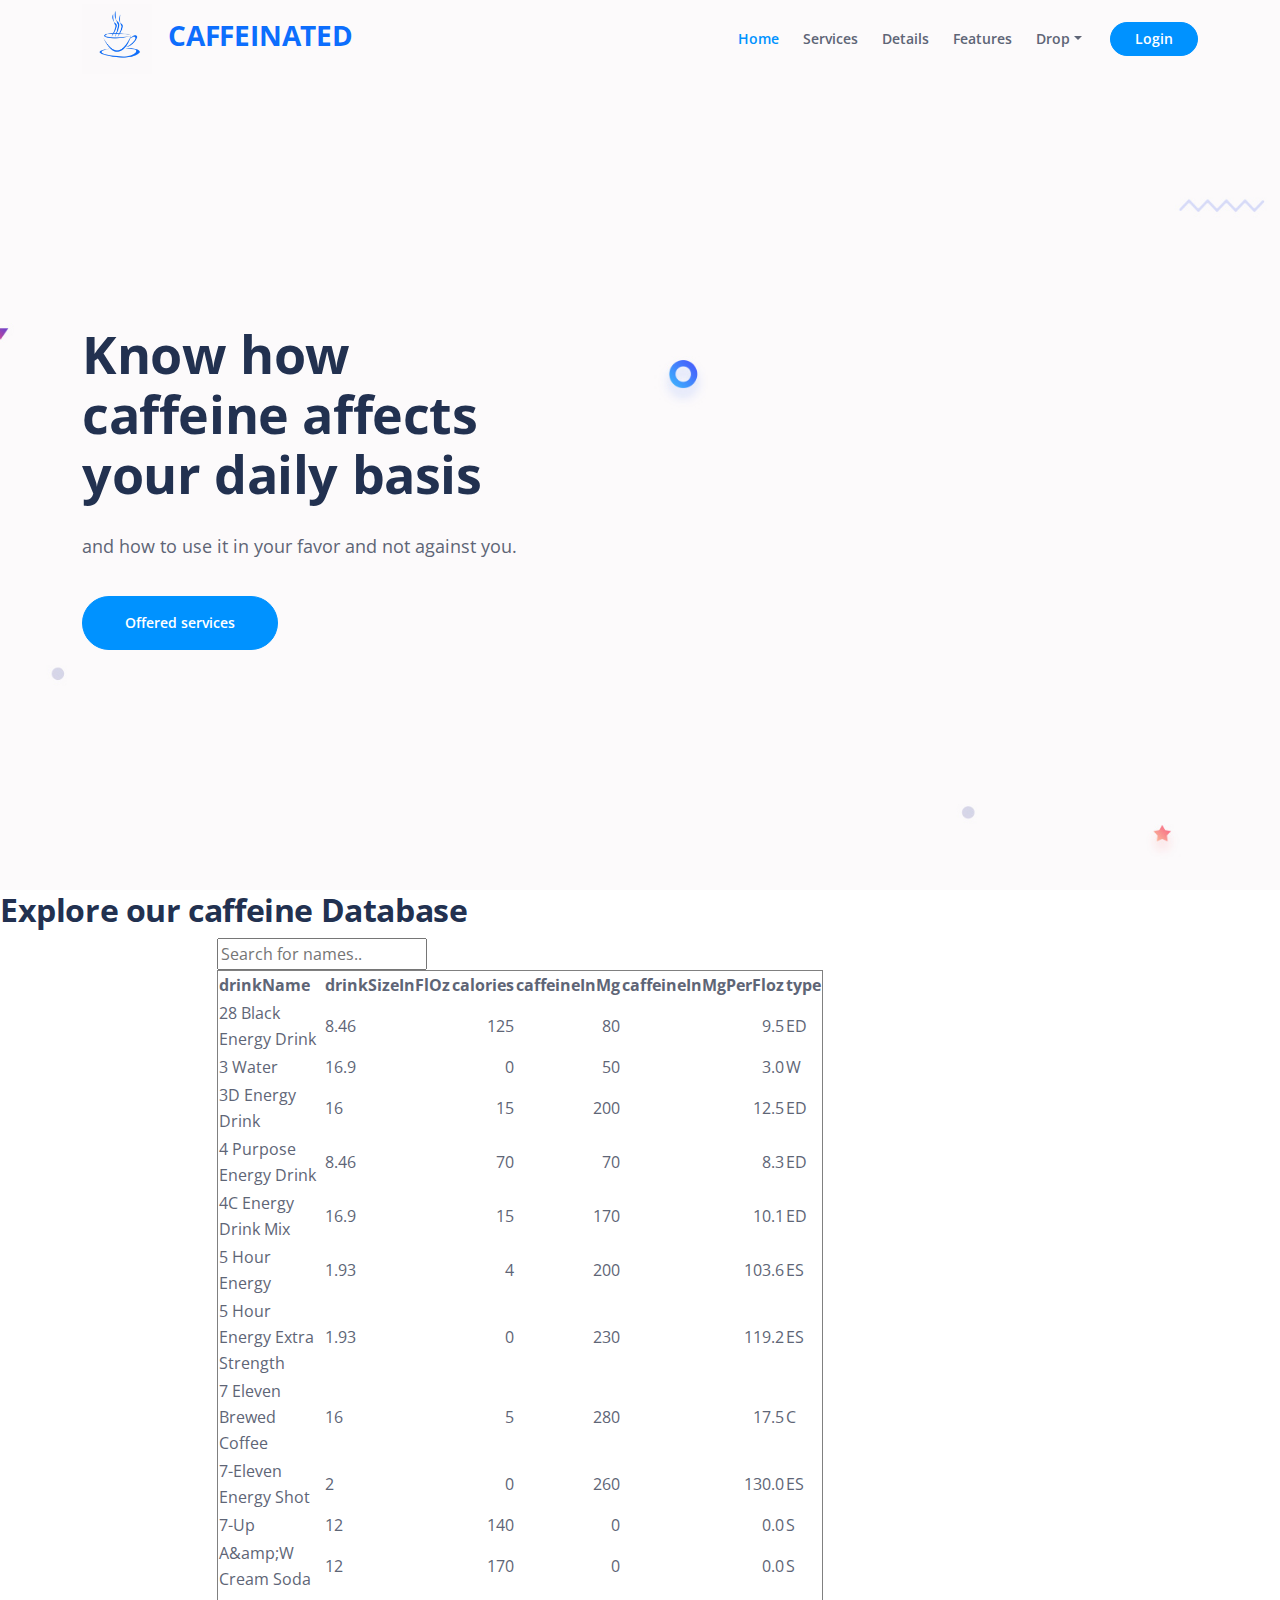
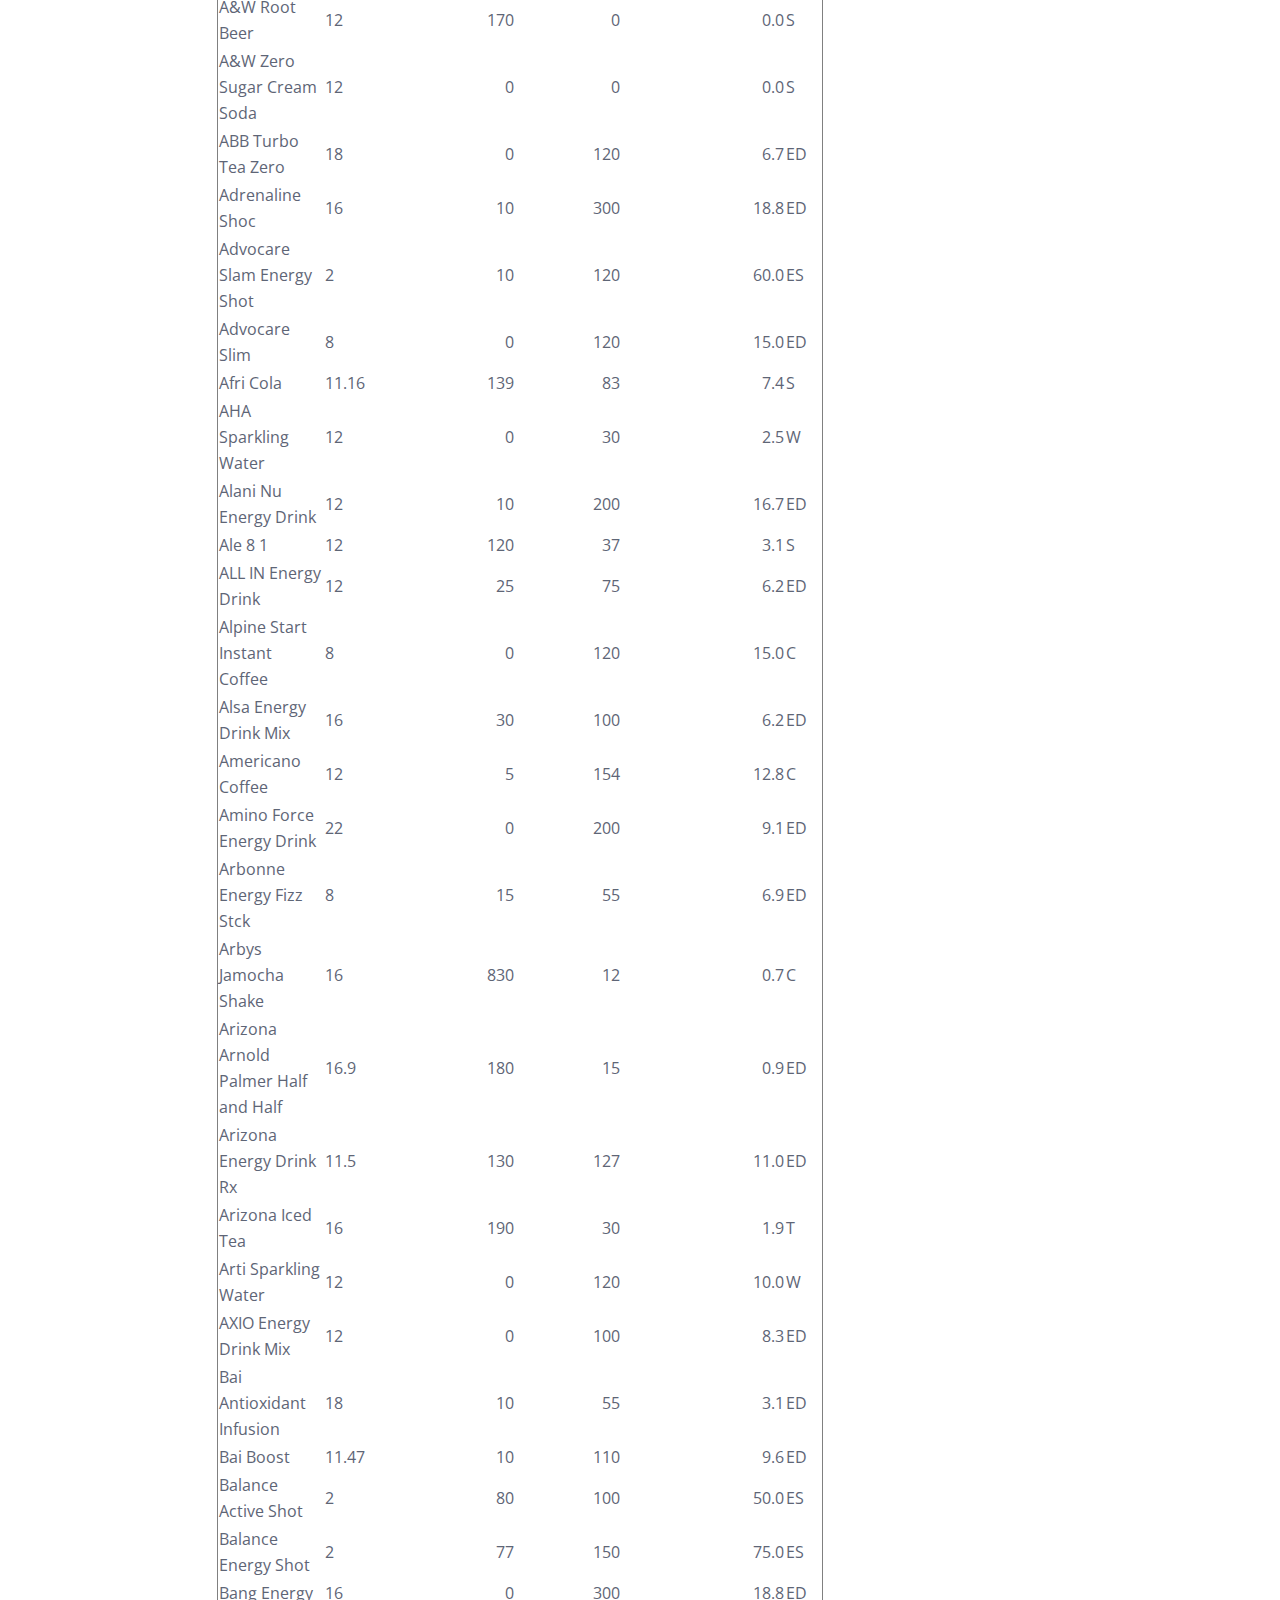
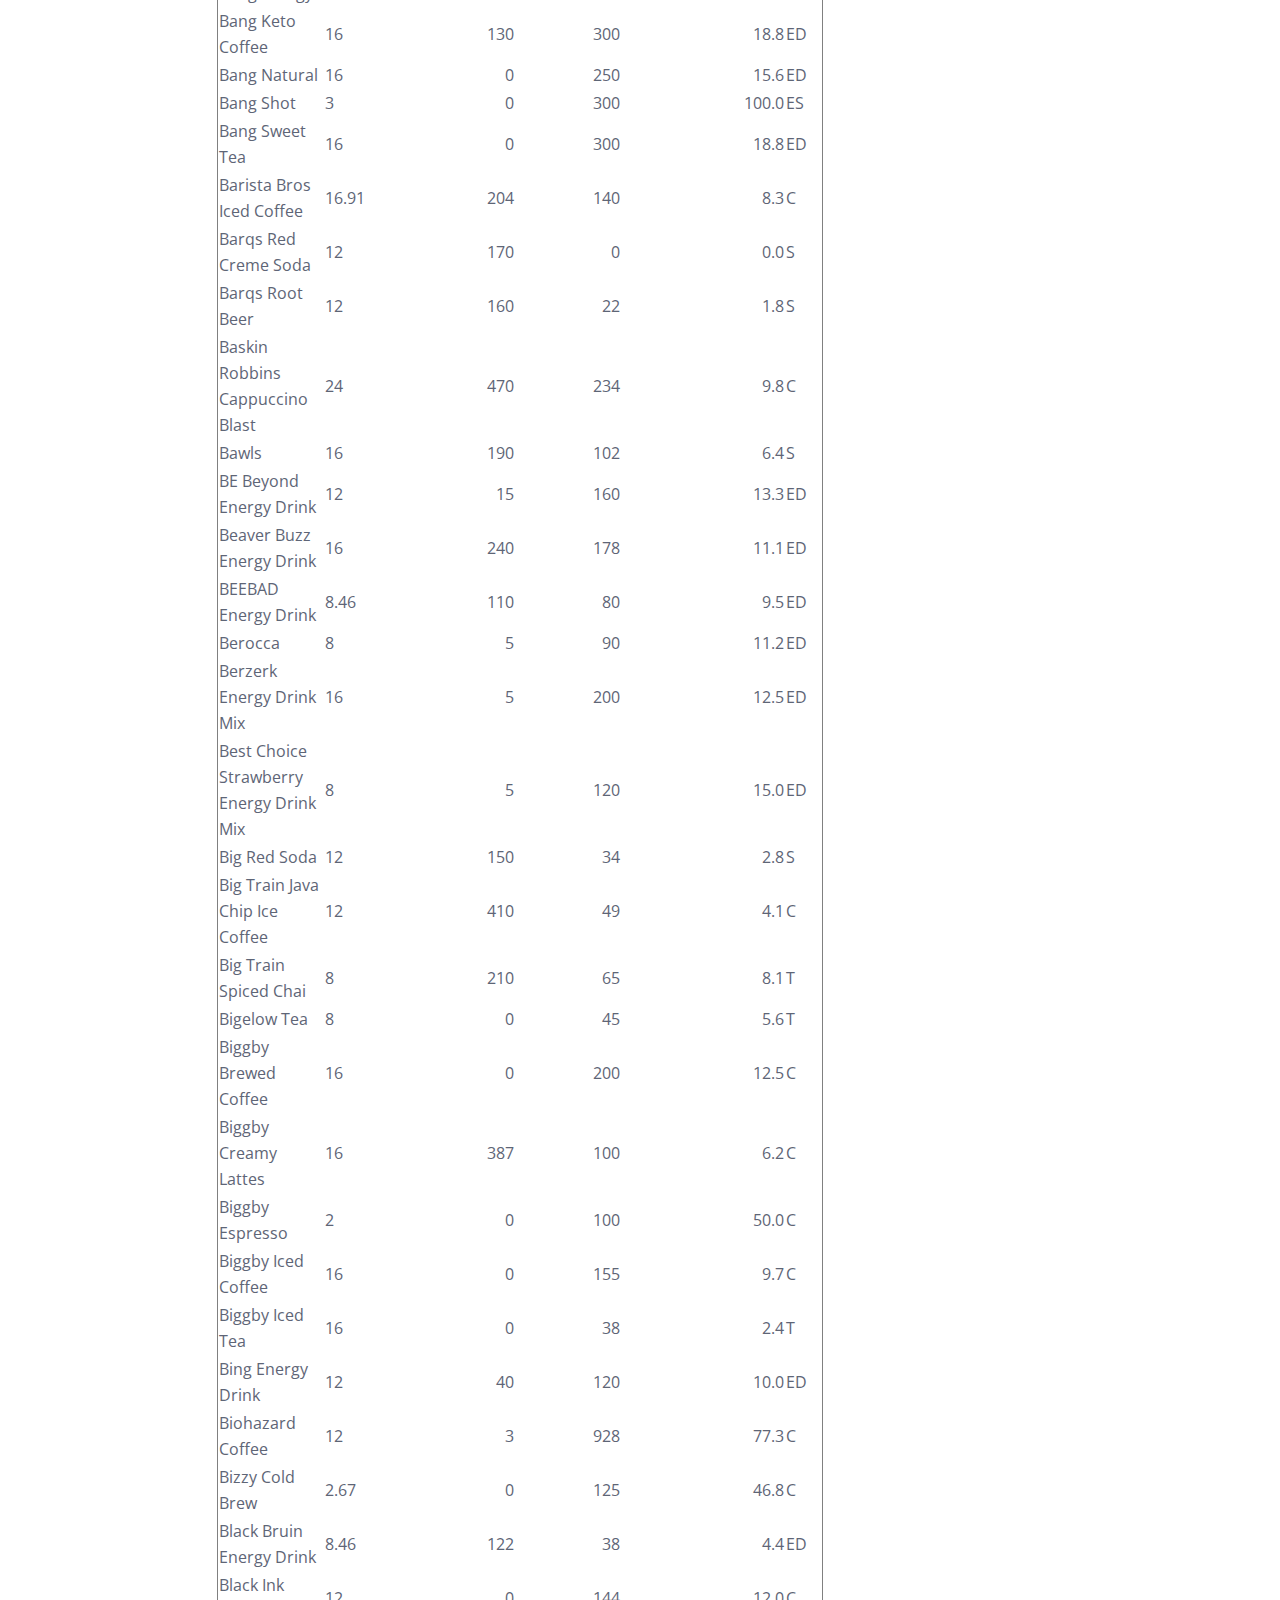
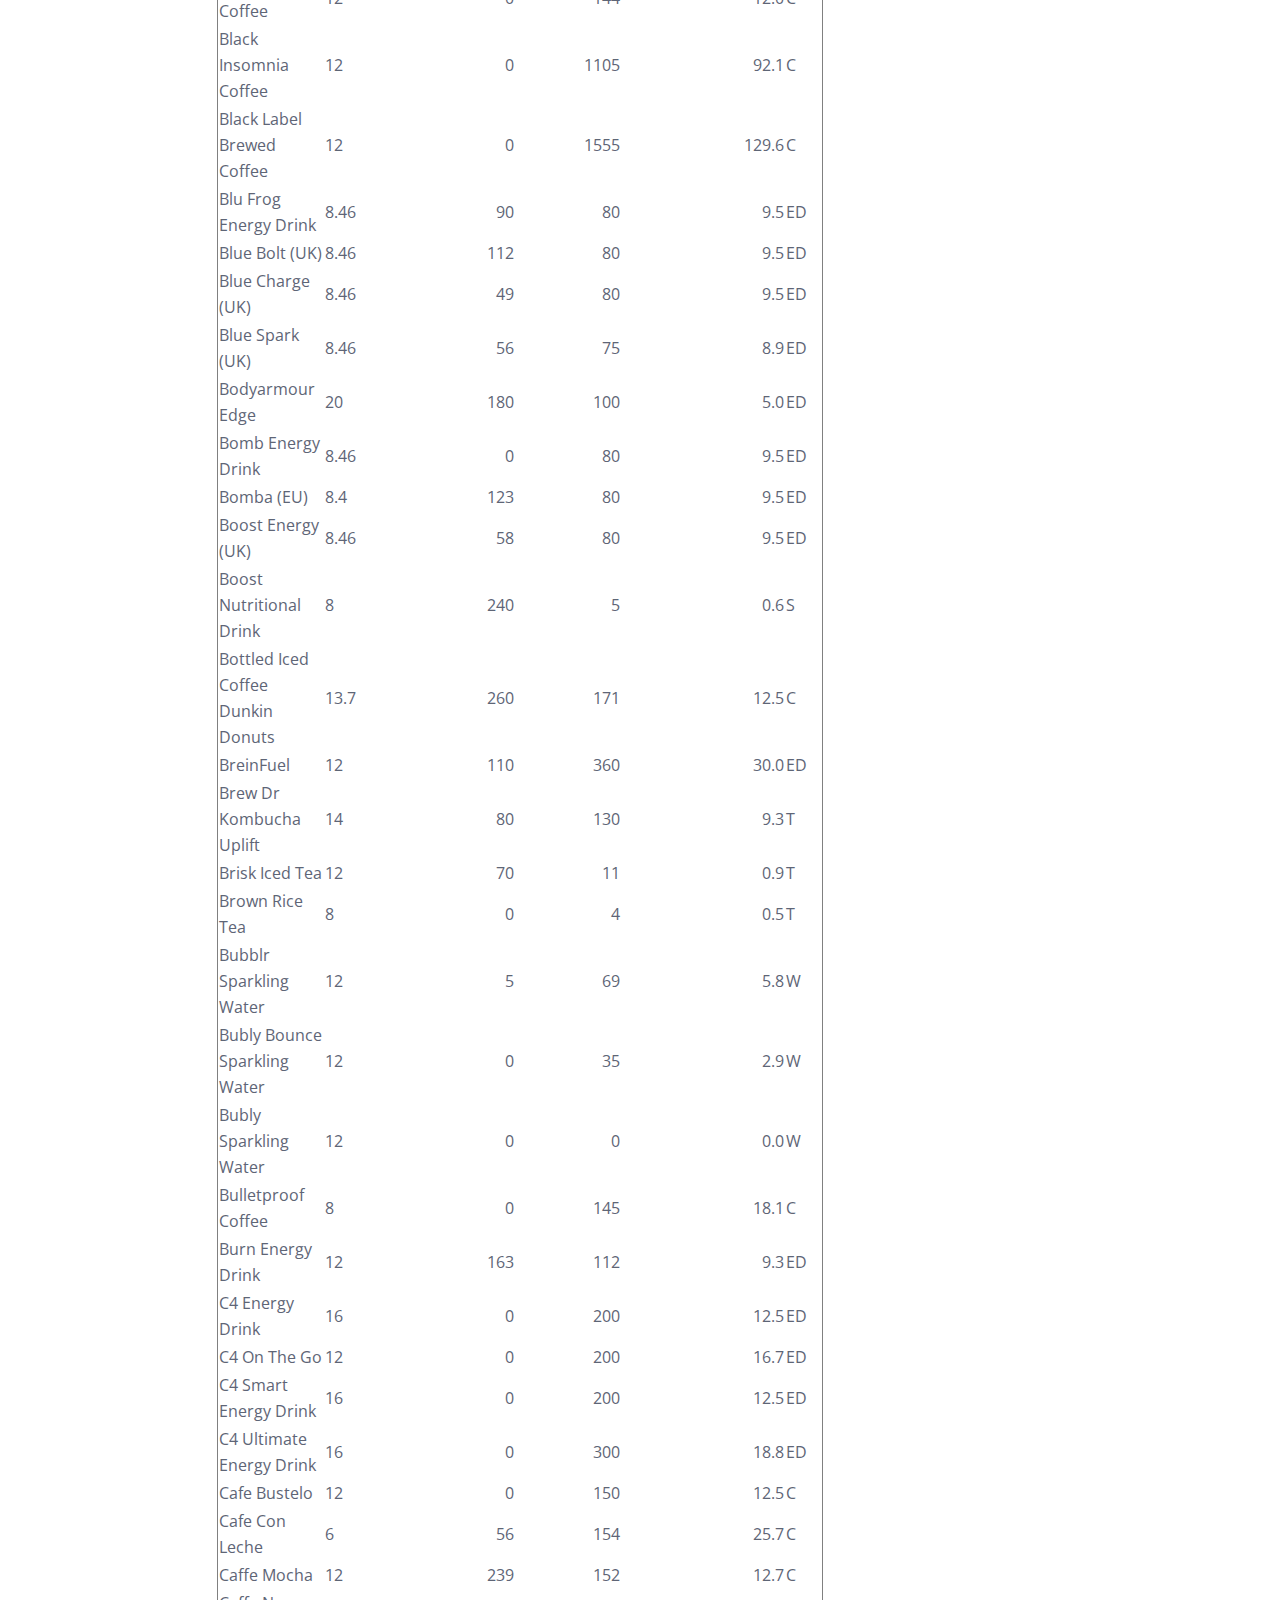
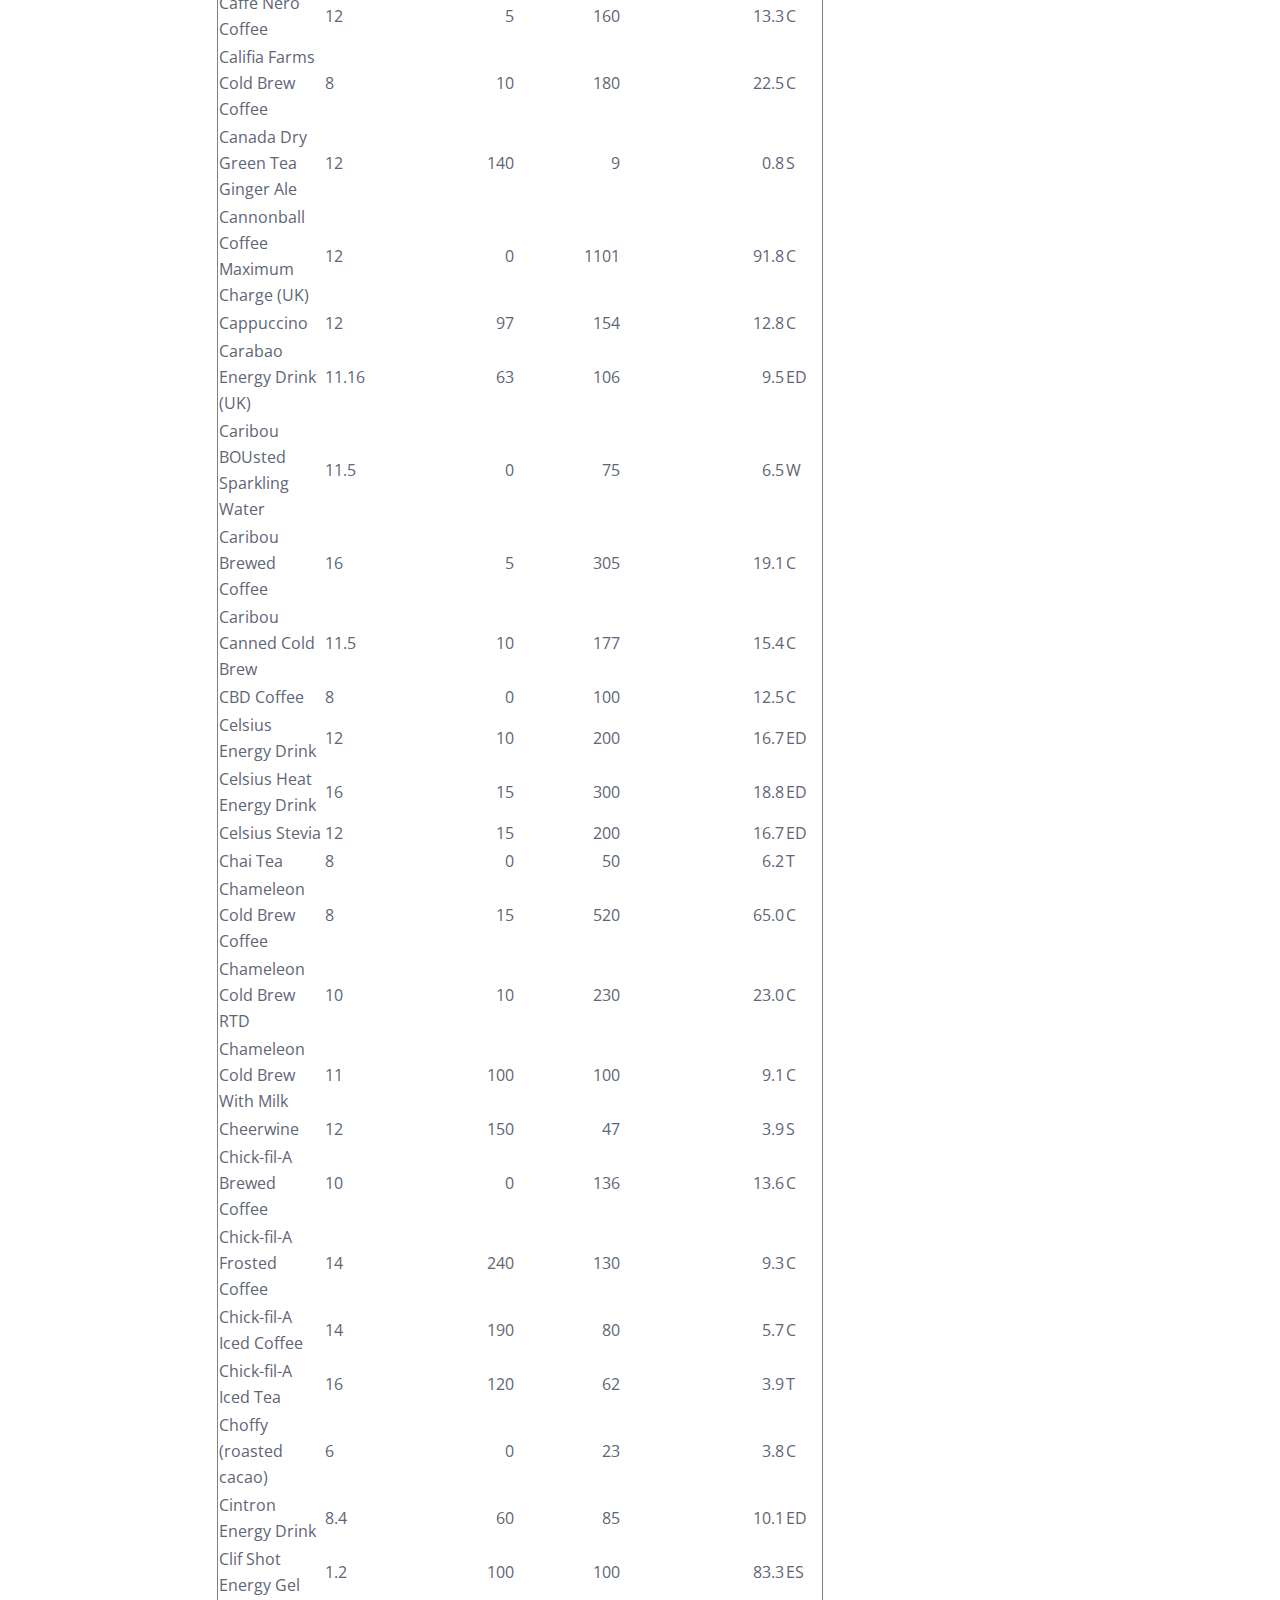
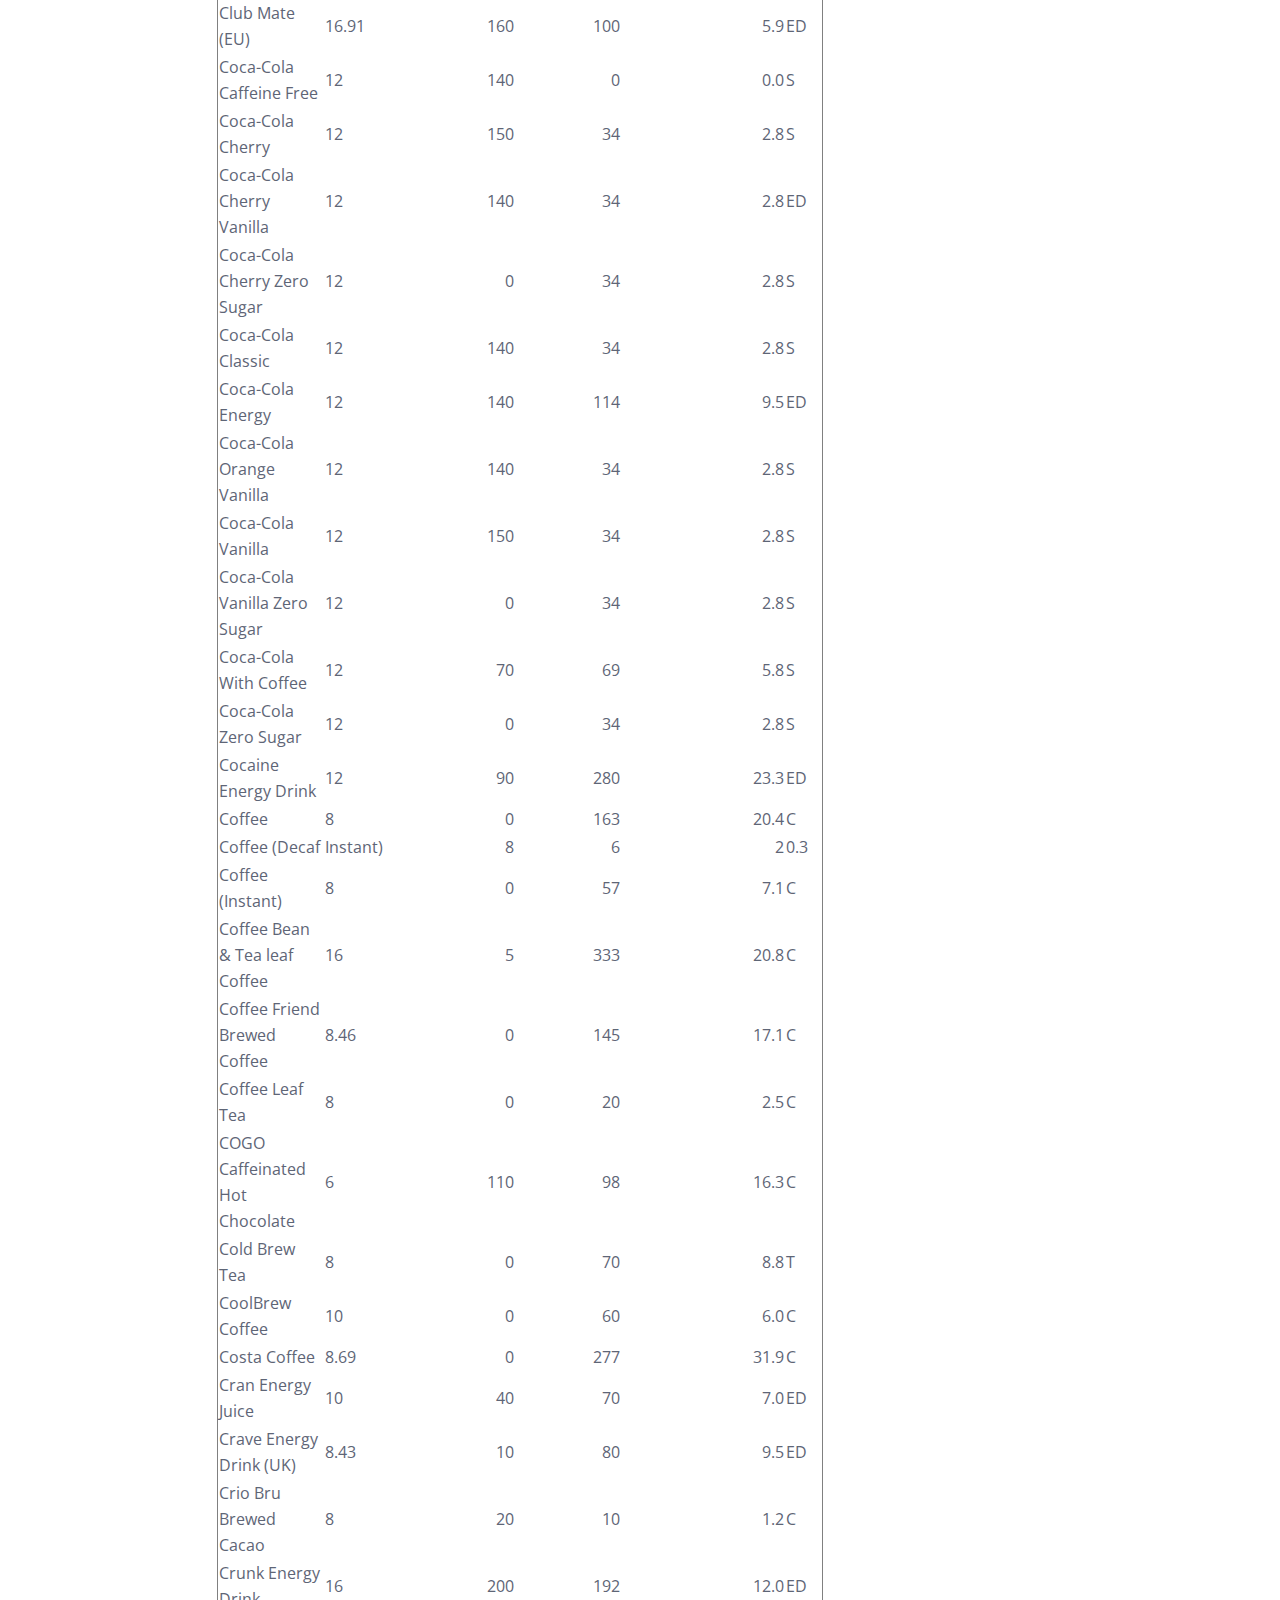
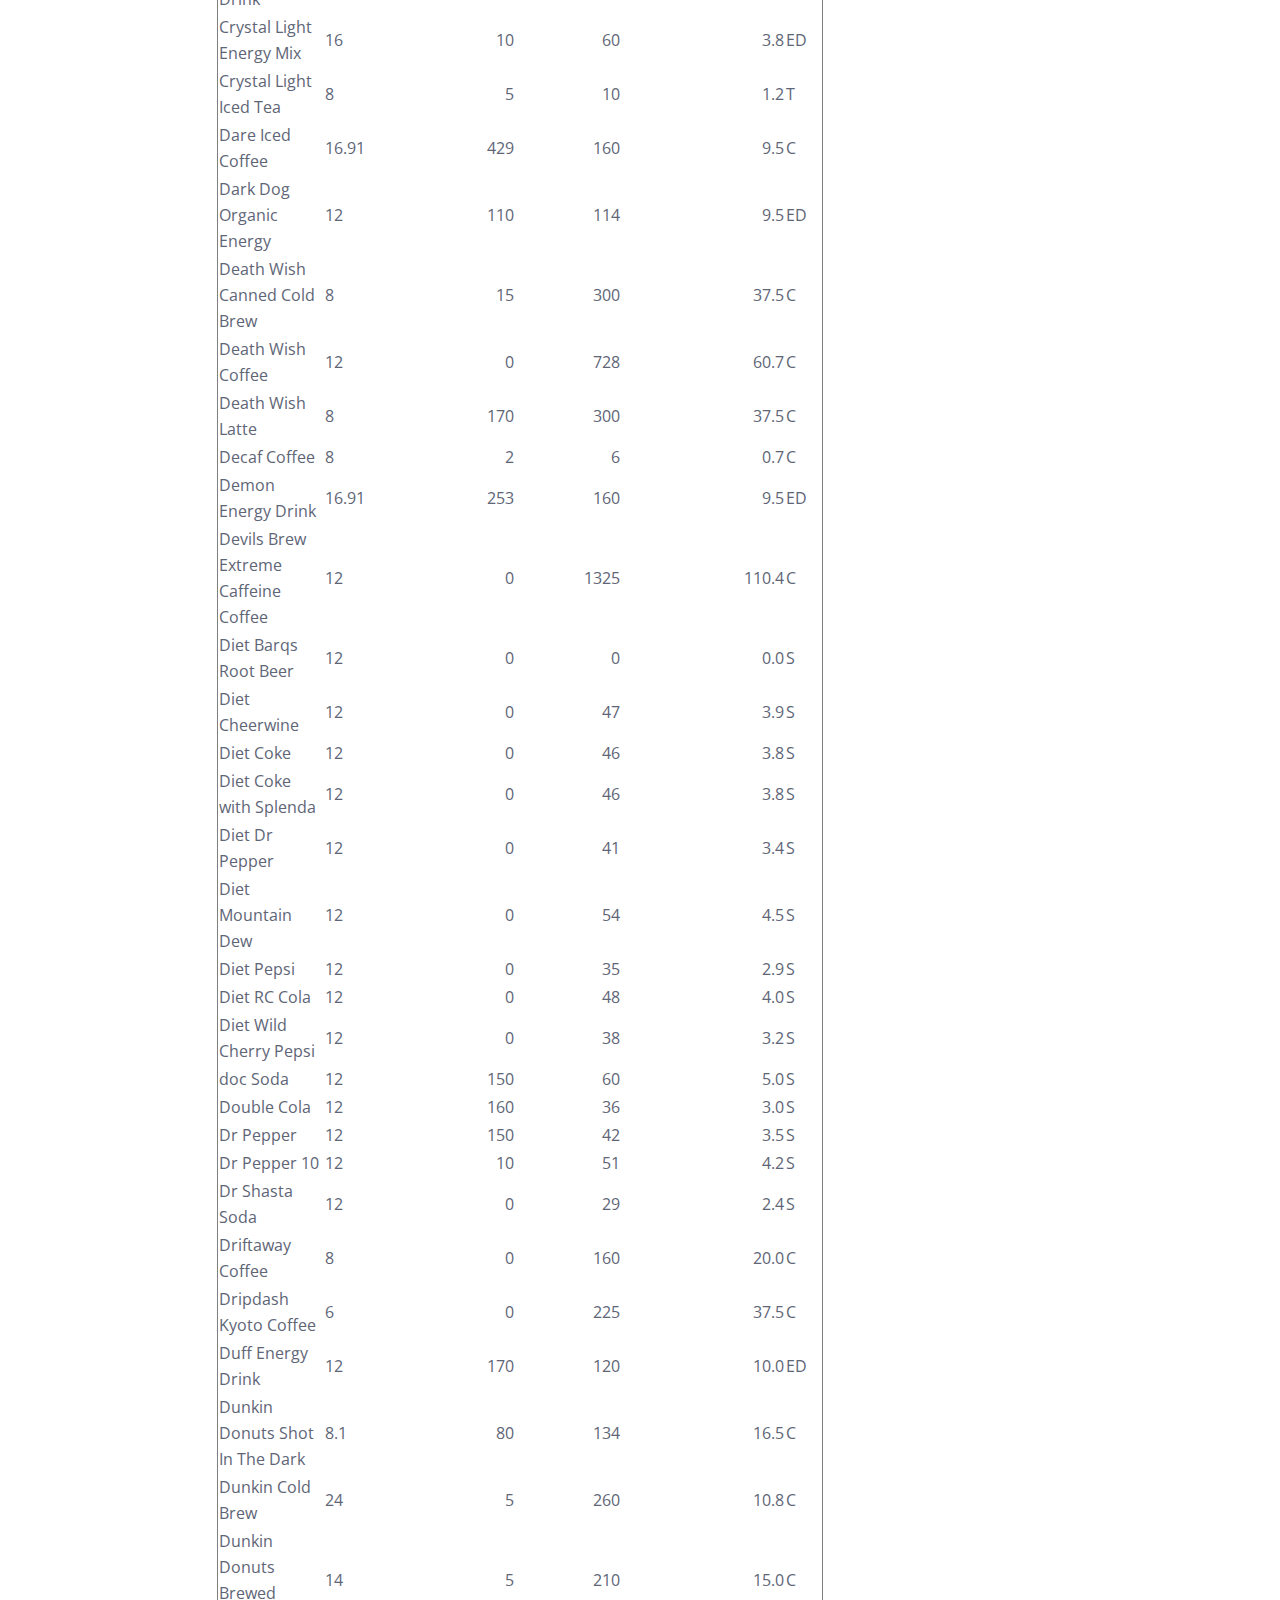
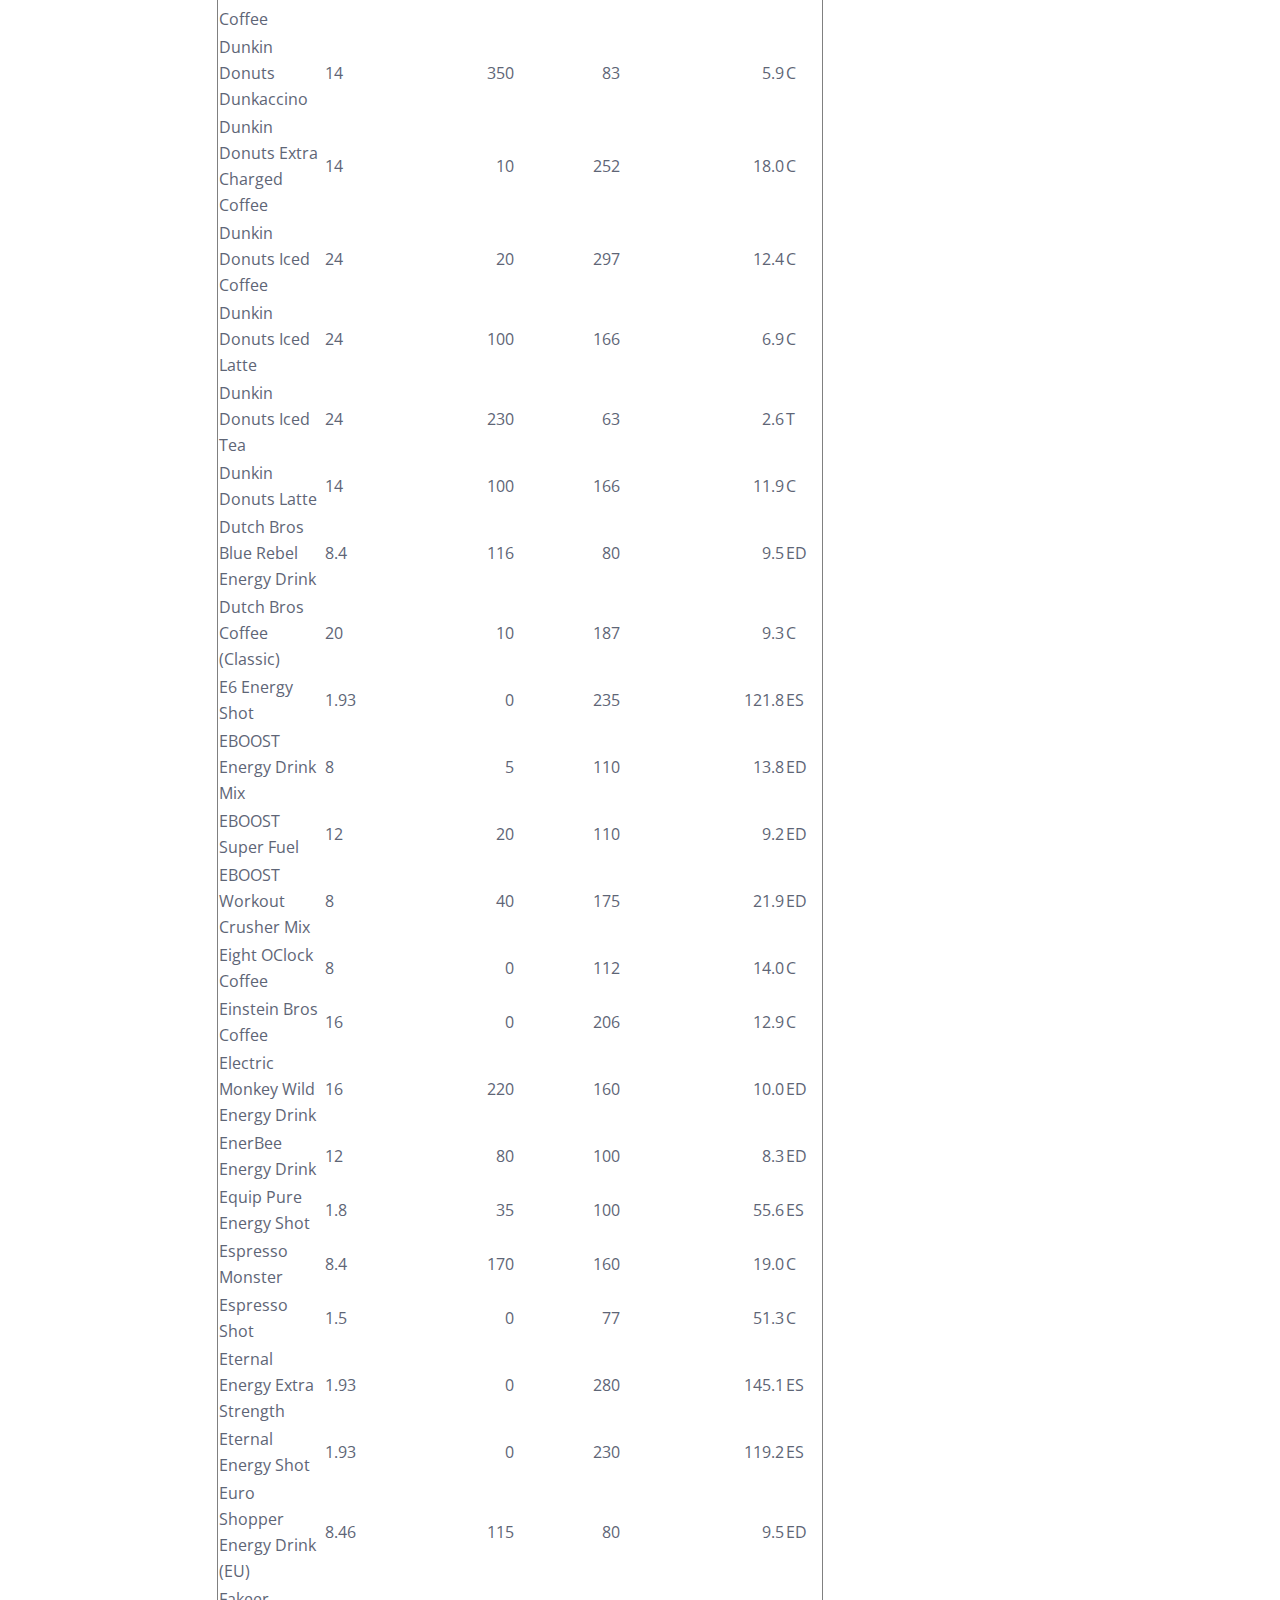
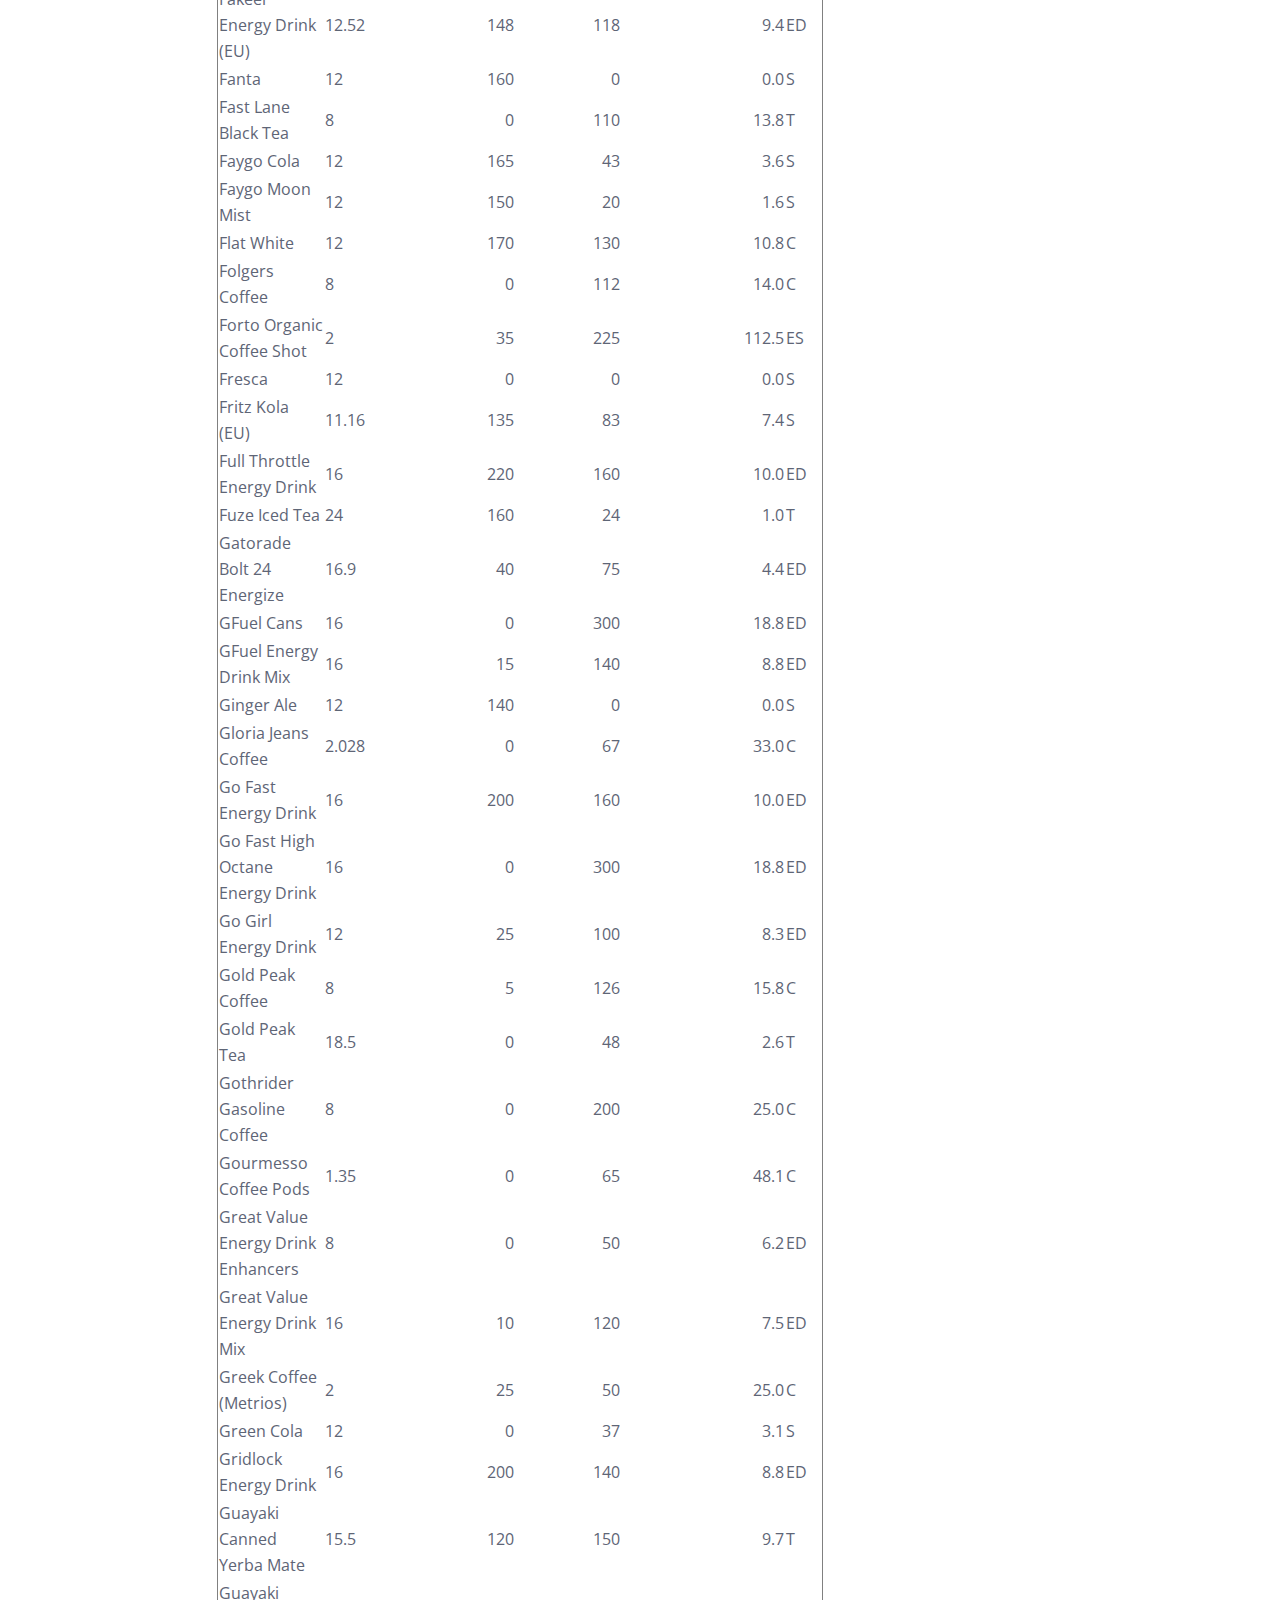
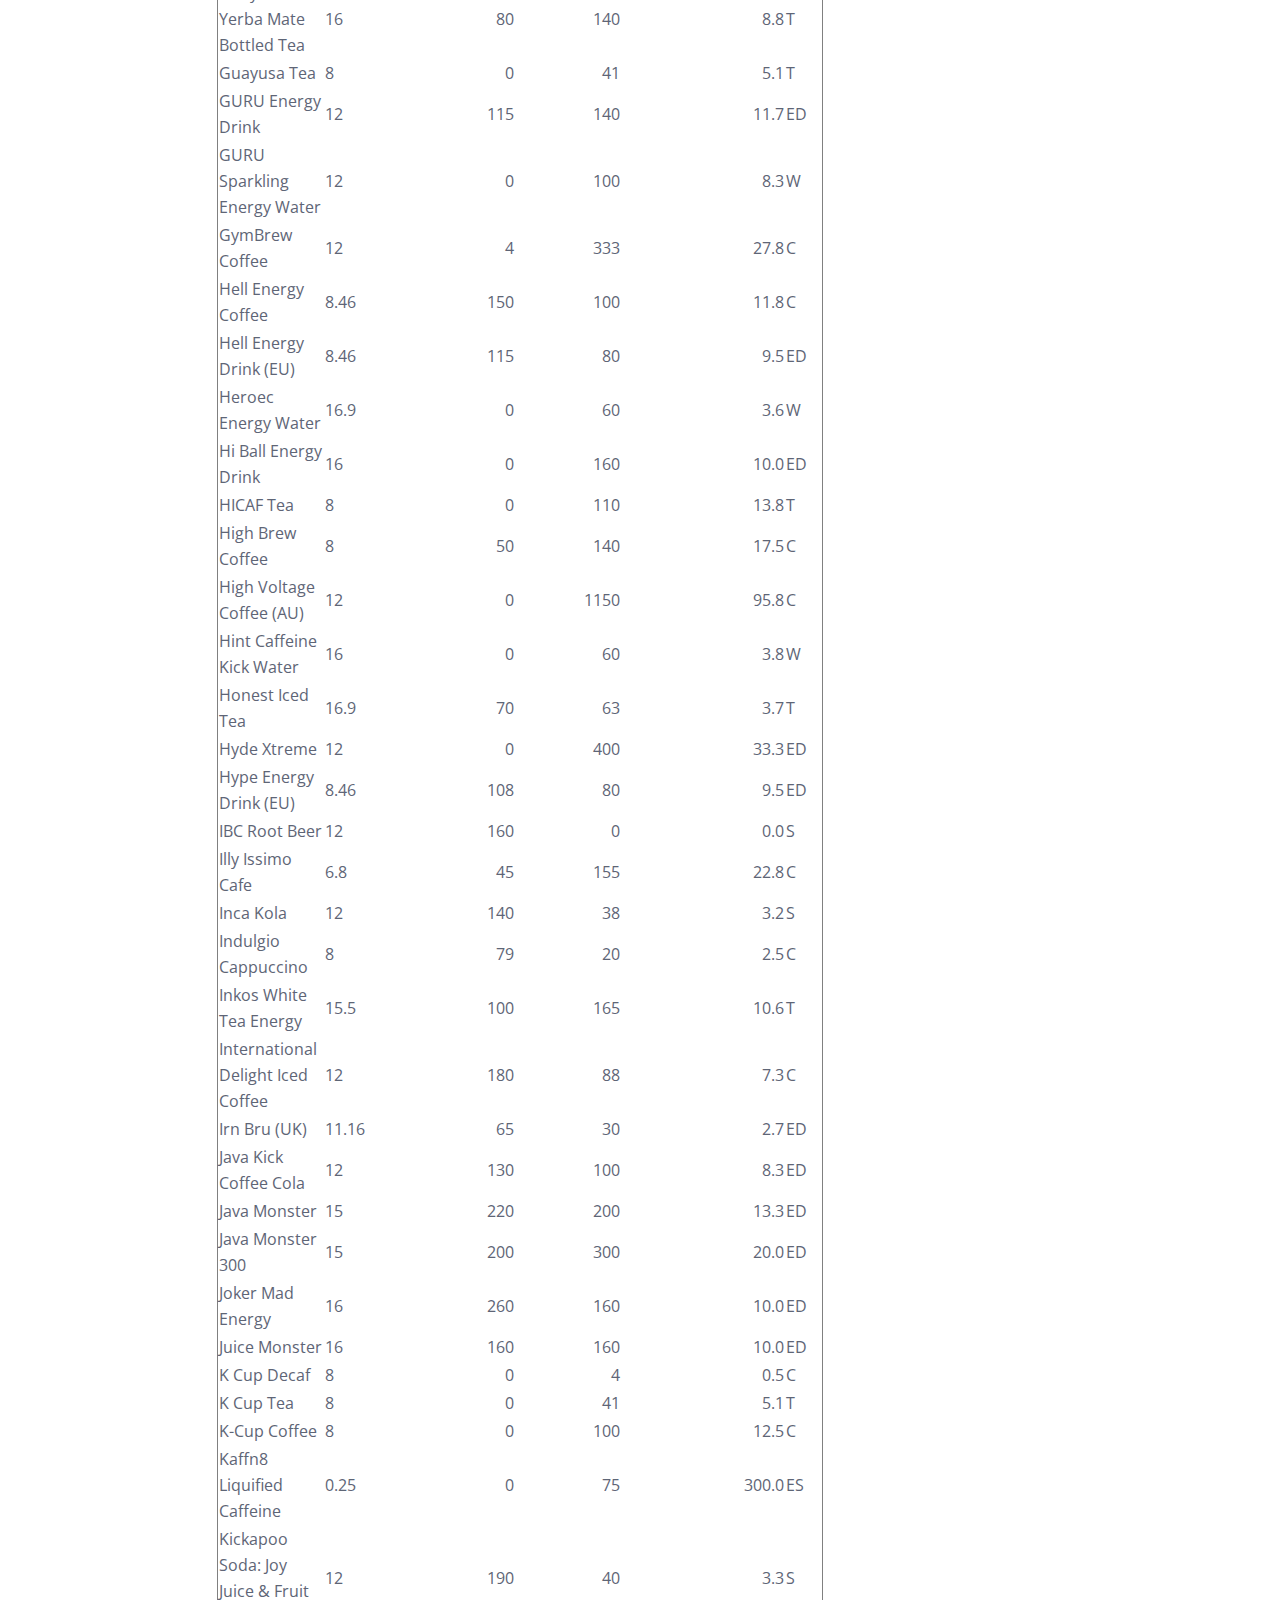
==== commit 8d8eecc4: "Add files via upload" ====
--- a/Caffeinated_Web 2/index.html
+++ b/Caffeinated_Web 2/index.html
@@ -87,14 +87,14 @@
             <div class="row">
                 <div class="col-lg-6 col-xl-5">
                     <div class="text-container">
-                        <h1 class="h1-large">Conoce como la cafeina afecta a tu dia a dia</h1>
-                        <p class="p-large">Como usarla a tu favor y no en tu contra, para aprovechar al maximo todos sus beneficios</p>
+                        <h1 class="h1-large">Know how caffeine affects your daily basis </h1>
+                        <p class="p-large">and how to use it in your favor and not against you.</p>
                         <a class="btn-solid-lg" href="#services">Offered services</a>
                     </div> <!-- end of text-container -->
                 </div> <!-- end of col -->
                 <div class="col-lg-6 col-xl-7">
                     <div class="image-container">
-                        <img class="img-fluid" src="images/header-image.png" alt="alternative">
+                       <!-- <img class="img-fluid" src="images/header-image.png" alt="alternative">-->
                     </div> <!-- end of image-container -->
                 </div> <!-- end of col -->
             </div> <!-- end of row -->
@@ -104,13 +104,4963 @@
 
 
     <!-- Services -->
-    <div id="services" class="cards-1 bg-gray">
-        <div class="container">
-            <div class="row">
-                <div class="col-lg-12">
-                    <h2>Explore our caffeine</h2>
-                </div> <!-- end of col -->
-            </div> <!-- end of row -->
+    <section>
+    <div class="scrollingTable">
+        <div class="row justify-content-center">
+            <!-- Portfolio Item 1-->
+            <h2>Explore our caffeine Database</h2>
+               
+            <div class="col-md-8 col-lg-8 mb-8" >
+                <input type="text" id="myInput" onkeyup="myFunction()" placeholder="Search for names.." title="Type in a name" >
+                <table id="myTable" cellspacing="0" cellpadding="1" border="1" width="300">
+                    <thead>
+                        <tr>
+                            <th title="Field #1">drinkName</th>
+                            <th title="Field #2">drinkSizeInFlOz</th>
+                            <th title="Field #3">calories</th>
+                            <th title="Field #4">caffeineInMg</th>
+                            <th title="Field #5">caffeineInMgPerFloz</th>
+                            <th title="Field #6">type</th>
+                        </tr>
+                    </thead>
+                    <tbody>
+                        <tr>
+                            <td>28 Black Energy Drink</td>
+                            <td>8.46</td>
+                            <td align="right">125</td>
+                            <td align="right">80</td>
+                            <td align="right">9.5</td>
+                            <td>ED</td>
+                        </tr>
+                        <tr>
+                            <td>3 Water </td>
+                            <td>16.9</td>
+                            <td align="right">0</td>
+                            <td align="right">50</td>
+                            <td align="right">3.0</td>
+                            <td>W</td>
+                        </tr>
+                        <tr>
+                            <td>3D Energy Drink</td>
+                            <td>16</td>
+                            <td align="right">15</td>
+                            <td align="right">200</td>
+                            <td align="right">12.5</td>
+                            <td>ED</td>
+                        </tr>
+                        <tr>
+                            <td>4 Purpose Energy Drink</td>
+                            <td>8.46</td>
+                            <td align="right">70</td>
+                            <td align="right">70</td>
+                            <td align="right">8.3</td>
+                            <td>ED</td>
+                        </tr>
+                        <tr>
+                            <td>4C Energy Drink Mix</td>
+                            <td>16.9</td>
+                            <td align="right">15</td>
+                            <td align="right">170</td>
+                            <td align="right">10.1</td>
+                            <td>ED</td>
+                        </tr>
+                        <tr>
+                            <td>5 Hour Energy</td>
+                            <td>1.93</td>
+                            <td align="right">4</td>
+                            <td align="right">200</td>
+                            <td align="right">103.6</td>
+                            <td>ES</td>
+                        </tr>
+                        <tr>
+                            <td>5 Hour Energy Extra Strength</td>
+                            <td>1.93</td>
+                            <td align="right">0</td>
+                            <td align="right">230</td>
+                            <td align="right">119.2</td>
+                            <td>ES</td>
+                        </tr>
+                        <tr>
+                            <td>7 Eleven Brewed Coffee</td>
+                            <td>16</td>
+                            <td align="right">5</td>
+                            <td align="right">280</td>
+                            <td align="right">17.5</td>
+                            <td>C</td>
+                        </tr>
+                        <tr>
+                            <td>7-Eleven Energy Shot</td>
+                            <td>2</td>
+                            <td align="right">0</td>
+                            <td align="right">260</td>
+                            <td align="right">130.0</td>
+                            <td>ES</td>
+                        </tr>
+                        <tr>
+                            <td>7-Up</td>
+                            <td>12</td>
+                            <td align="right">140</td>
+                            <td align="right">0</td>
+                            <td align="right">0.0</td>
+                            <td>S</td>
+                        </tr>
+                        <tr>
+                            <td>A&amp;amp;W Cream Soda</td>
+                            <td>12</td>
+                            <td align="right">170</td>
+                            <td align="right">0</td>
+                            <td align="right">0.0</td>
+                            <td>S</td>
+                        </tr>
+                        <tr>
+                            <td>A&amp;W Root Beer</td>
+                            <td>12</td>
+                            <td align="right">170</td>
+                            <td align="right">0</td>
+                            <td align="right">0.0</td>
+                            <td>S</td>
+                        </tr>
+                        <tr>
+                            <td>A&amp;W Zero Sugar Cream Soda</td>
+                            <td>12</td>
+                            <td align="right">0</td>
+                            <td align="right">0</td>
+                            <td align="right">0.0</td>
+                            <td>S</td>
+                        </tr>
+                        <tr>
+                            <td>ABB Turbo Tea Zero</td>
+                            <td>18</td>
+                            <td align="right">0</td>
+                            <td align="right">120</td>
+                            <td align="right">6.7</td>
+                            <td>ED</td>
+                        </tr>
+                        <tr>
+                            <td>Adrenaline Shoc</td>
+                            <td>16</td>
+                            <td align="right">10</td>
+                            <td align="right">300</td>
+                            <td align="right">18.8</td>
+                            <td>ED</td>
+                        </tr>
+                        <tr>
+                            <td>Advocare Slam Energy Shot</td>
+                            <td>2</td>
+                            <td align="right">10</td>
+                            <td align="right">120</td>
+                            <td align="right">60.0</td>
+                            <td>ES</td>
+                        </tr>
+                        <tr>
+                            <td>Advocare Slim</td>
+                            <td>8</td>
+                            <td align="right">0</td>
+                            <td align="right">120</td>
+                            <td align="right">15.0</td>
+                            <td>ED</td>
+                        </tr>
+                        <tr>
+                            <td>Afri Cola</td>
+                            <td>11.16</td>
+                            <td align="right">139</td>
+                            <td align="right">83</td>
+                            <td align="right">7.4</td>
+                            <td>S</td>
+                        </tr>
+                        <tr>
+                            <td>AHA Sparkling Water</td>
+                            <td>12</td>
+                            <td align="right">0</td>
+                            <td align="right">30</td>
+                            <td align="right">2.5</td>
+                            <td>W</td>
+                        </tr>
+                        <tr>
+                            <td>Alani Nu Energy Drink</td>
+                            <td>12</td>
+                            <td align="right">10</td>
+                            <td align="right">200</td>
+                            <td align="right">16.7</td>
+                            <td>ED</td>
+                        </tr>
+                        <tr>
+                            <td>Ale 8 1</td>
+                            <td>12</td>
+                            <td align="right">120</td>
+                            <td align="right">37</td>
+                            <td align="right">3.1</td>
+                            <td>S</td>
+                        </tr>
+                        <tr>
+                            <td>ALL IN Energy Drink</td>
+                            <td>12</td>
+                            <td align="right">25</td>
+                            <td align="right">75</td>
+                            <td align="right">6.2</td>
+                            <td>ED</td>
+                        </tr>
+                        <tr>
+                            <td>Alpine Start Instant Coffee</td>
+                            <td>8</td>
+                            <td align="right">0</td>
+                            <td align="right">120</td>
+                            <td align="right">15.0</td>
+                            <td>C</td>
+                        </tr>
+                        <tr>
+                            <td>Alsa Energy Drink Mix</td>
+                            <td>16</td>
+                            <td align="right">30</td>
+                            <td align="right">100</td>
+                            <td align="right">6.2</td>
+                            <td>ED</td>
+                        </tr>
+                        <tr>
+                            <td>Americano Coffee</td>
+                            <td>12</td>
+                            <td align="right">5</td>
+                            <td align="right">154</td>
+                            <td align="right">12.8</td>
+                            <td>C</td>
+                        </tr>
+                        <tr>
+                            <td>Amino Force Energy Drink</td>
+                            <td>22</td>
+                            <td align="right">0</td>
+                            <td align="right">200</td>
+                            <td align="right">9.1</td>
+                            <td>ED</td>
+                        </tr>
+                        <tr>
+                            <td>Arbonne Energy Fizz Stck</td>
+                            <td>8</td>
+                            <td align="right">15</td>
+                            <td align="right">55</td>
+                            <td align="right">6.9</td>
+                            <td>ED</td>
+                        </tr>
+                        <tr>
+                            <td>Arbys Jamocha Shake</td>
+                            <td>16</td>
+                            <td align="right">830</td>
+                            <td align="right">12</td>
+                            <td align="right">0.7</td>
+                            <td>C</td>
+                        </tr>
+                        <tr>
+                            <td>Arizona Arnold Palmer Half and Half</td>
+                            <td>16.9</td>
+                            <td align="right">180</td>
+                            <td align="right">15</td>
+                            <td align="right">0.9</td>
+                            <td>ED</td>
+                        </tr>
+                        <tr>
+                            <td>Arizona Energy Drink Rx</td>
+                            <td>11.5</td>
+                            <td align="right">130</td>
+                            <td align="right">127</td>
+                            <td align="right">11.0</td>
+                            <td>ED</td>
+                        </tr>
+                        <tr>
+                            <td>Arizona Iced Tea</td>
+                            <td>16</td>
+                            <td align="right">190</td>
+                            <td align="right">30</td>
+                            <td align="right">1.9</td>
+                            <td>T</td>
+                        </tr>
+                        <tr>
+                            <td>Arti Sparkling Water</td>
+                            <td>12</td>
+                            <td align="right">0</td>
+                            <td align="right">120</td>
+                            <td align="right">10.0</td>
+                            <td>W</td>
+                        </tr>
+                        <tr>
+                            <td>AXIO Energy Drink Mix</td>
+                            <td>12</td>
+                            <td align="right">0</td>
+                            <td align="right">100</td>
+                            <td align="right">8.3</td>
+                            <td>ED</td>
+                        </tr>
+                        <tr>
+                            <td>Bai Antioxidant Infusion</td>
+                            <td>18</td>
+                            <td align="right">10</td>
+                            <td align="right">55</td>
+                            <td align="right">3.1</td>
+                            <td>ED</td>
+                        </tr>
+                        <tr>
+                            <td>Bai Boost</td>
+                            <td>11.47</td>
+                            <td align="right">10</td>
+                            <td align="right">110</td>
+                            <td align="right">9.6</td>
+                            <td>ED</td>
+                        </tr>
+                        <tr>
+                            <td>Balance Active Shot</td>
+                            <td>2</td>
+                            <td align="right">80</td>
+                            <td align="right">100</td>
+                            <td align="right">50.0</td>
+                            <td>ES</td>
+                        </tr>
+                        <tr>
+                            <td>Balance Energy Shot</td>
+                            <td>2</td>
+                            <td align="right">77</td>
+                            <td align="right">150</td>
+                            <td align="right">75.0</td>
+                            <td>ES</td>
+                        </tr>
+                        <tr>
+                            <td>Bang Energy</td>
+                            <td>16</td>
+                            <td align="right">0</td>
+                            <td align="right">300</td>
+                            <td align="right">18.8</td>
+                            <td>ED</td>
+                        </tr>
+                        <tr>
+                            <td>Bang Keto Coffee</td>
+                            <td>16</td>
+                            <td align="right">130</td>
+                            <td align="right">300</td>
+                            <td align="right">18.8</td>
+                            <td>ED</td>
+                        </tr>
+                        <tr>
+                            <td>Bang Natural</td>
+                            <td>16</td>
+                            <td align="right">0</td>
+                            <td align="right">250</td>
+                            <td align="right">15.6</td>
+                            <td>ED</td>
+                        </tr>
+                        <tr>
+                            <td>Bang Shot</td>
+                            <td>3</td>
+                            <td align="right">0</td>
+                            <td align="right">300</td>
+                            <td align="right">100.0</td>
+                            <td>ES</td>
+                        </tr>
+                        <tr>
+                            <td>Bang Sweet Tea</td>
+                            <td>16</td>
+                            <td align="right">0</td>
+                            <td align="right">300</td>
+                            <td align="right">18.8</td>
+                            <td>ED</td>
+                        </tr>
+                        <tr>
+                            <td>Barista Bros Iced Coffee</td>
+                            <td>16.91</td>
+                            <td align="right">204</td>
+                            <td align="right">140</td>
+                            <td align="right">8.3</td>
+                            <td>C</td>
+                        </tr>
+                        <tr>
+                            <td>Barqs Red Creme Soda</td>
+                            <td>12</td>
+                            <td align="right">170</td>
+                            <td align="right">0</td>
+                            <td align="right">0.0</td>
+                            <td>S</td>
+                        </tr>
+                        <tr>
+                            <td>Barqs Root Beer</td>
+                            <td>12</td>
+                            <td align="right">160</td>
+                            <td align="right">22</td>
+                            <td align="right">1.8</td>
+                            <td>S</td>
+                        </tr>
+                        <tr>
+                            <td>Baskin Robbins Cappuccino Blast</td>
+                            <td>24</td>
+                            <td align="right">470</td>
+                            <td align="right">234</td>
+                            <td align="right">9.8</td>
+                            <td>C</td>
+                        </tr>
+                        <tr>
+                            <td>Bawls</td>
+                            <td>16</td>
+                            <td align="right">190</td>
+                            <td align="right">102</td>
+                            <td align="right">6.4</td>
+                            <td>S</td>
+                        </tr>
+                        <tr>
+                            <td>BE Beyond Energy Drink</td>
+                            <td>12</td>
+                            <td align="right">15</td>
+                            <td align="right">160</td>
+                            <td align="right">13.3</td>
+                            <td>ED</td>
+                        </tr>
+                        <tr>
+                            <td>Beaver Buzz Energy Drink</td>
+                            <td>16</td>
+                            <td align="right">240</td>
+                            <td align="right">178</td>
+                            <td align="right">11.1</td>
+                            <td>ED</td>
+                        </tr>
+                        <tr>
+                            <td>BEEBAD Energy Drink</td>
+                            <td>8.46</td>
+                            <td align="right">110</td>
+                            <td align="right">80</td>
+                            <td align="right">9.5</td>
+                            <td>ED</td>
+                        </tr>
+                        <tr>
+                            <td>Berocca</td>
+                            <td>8</td>
+                            <td align="right">5</td>
+                            <td align="right">90</td>
+                            <td align="right">11.2</td>
+                            <td>ED</td>
+                        </tr>
+                        <tr>
+                            <td>Berzerk Energy Drink Mix</td>
+                            <td>16</td>
+                            <td align="right">5</td>
+                            <td align="right">200</td>
+                            <td align="right">12.5</td>
+                            <td>ED</td>
+                        </tr>
+                        <tr>
+                            <td>Best Choice Strawberry Energy Drink Mix</td>
+                            <td>8</td>
+                            <td align="right">5</td>
+                            <td align="right">120</td>
+                            <td align="right">15.0</td>
+                            <td>ED</td>
+                        </tr>
+                        <tr>
+                            <td>Big Red Soda</td>
+                            <td>12</td>
+                            <td align="right">150</td>
+                            <td align="right">34</td>
+                            <td align="right">2.8</td>
+                            <td>S</td>
+                        </tr>
+                        <tr>
+                            <td>Big Train Java Chip Ice Coffee</td>
+                            <td>12</td>
+                            <td align="right">410</td>
+                            <td align="right">49</td>
+                            <td align="right">4.1</td>
+                            <td>C</td>
+                        </tr>
+                        <tr>
+                            <td>Big Train Spiced Chai</td>
+                            <td>8</td>
+                            <td align="right">210</td>
+                            <td align="right">65</td>
+                            <td align="right">8.1</td>
+                            <td>T</td>
+                        </tr>
+                        <tr>
+                            <td>Bigelow Tea</td>
+                            <td>8</td>
+                            <td align="right">0</td>
+                            <td align="right">45</td>
+                            <td align="right">5.6</td>
+                            <td>T</td>
+                        </tr>
+                        <tr>
+                            <td>Biggby Brewed Coffee</td>
+                            <td>16</td>
+                            <td align="right">0</td>
+                            <td align="right">200</td>
+                            <td align="right">12.5</td>
+                            <td>C</td>
+                        </tr>
+                        <tr>
+                            <td>Biggby Creamy Lattes</td>
+                            <td>16</td>
+                            <td align="right">387</td>
+                            <td align="right">100</td>
+                            <td align="right">6.2</td>
+                            <td>C</td>
+                        </tr>
+                        <tr>
+                            <td>Biggby Espresso</td>
+                            <td>2</td>
+                            <td align="right">0</td>
+                            <td align="right">100</td>
+                            <td align="right">50.0</td>
+                            <td>C</td>
+                        </tr>
+                        <tr>
+                            <td>Biggby Iced Coffee</td>
+                            <td>16</td>
+                            <td align="right">0</td>
+                            <td align="right">155</td>
+                            <td align="right">9.7</td>
+                            <td>C</td>
+                        </tr>
+                        <tr>
+                            <td>Biggby Iced Tea</td>
+                            <td>16</td>
+                            <td align="right">0</td>
+                            <td align="right">38</td>
+                            <td align="right">2.4</td>
+                            <td>T</td>
+                        </tr>
+                        <tr>
+                            <td>Bing Energy Drink</td>
+                            <td>12</td>
+                            <td align="right">40</td>
+                            <td align="right">120</td>
+                            <td align="right">10.0</td>
+                            <td>ED</td>
+                        </tr>
+                        <tr>
+                            <td>Biohazard Coffee</td>
+                            <td>12</td>
+                            <td align="right">3</td>
+                            <td align="right">928</td>
+                            <td align="right">77.3</td>
+                            <td>C</td>
+                        </tr>
+                        <tr>
+                            <td>Bizzy Cold Brew</td>
+                            <td>2.67</td>
+                            <td align="right">0</td>
+                            <td align="right">125</td>
+                            <td align="right">46.8</td>
+                            <td>C</td>
+                        </tr>
+                        <tr>
+                            <td>Black Bruin Energy Drink</td>
+                            <td>8.46</td>
+                            <td align="right">122</td>
+                            <td align="right">38</td>
+                            <td align="right">4.4</td>
+                            <td>ED</td>
+                        </tr>
+                        <tr>
+                            <td>Black Ink Coffee</td>
+                            <td>12</td>
+                            <td align="right">0</td>
+                            <td align="right">144</td>
+                            <td align="right">12.0</td>
+                            <td>C</td>
+                        </tr>
+                        <tr>
+                            <td>Black Insomnia Coffee</td>
+                            <td>12</td>
+                            <td align="right">0</td>
+                            <td align="right">1105</td>
+                            <td align="right">92.1</td>
+                            <td>C</td>
+                        </tr>
+                        <tr>
+                            <td>Black Label Brewed Coffee</td>
+                            <td>12</td>
+                            <td align="right">0</td>
+                            <td align="right">1555</td>
+                            <td align="right">129.6</td>
+                            <td>C</td>
+                        </tr>
+                        <tr>
+                            <td>Blu Frog Energy Drink</td>
+                            <td>8.46</td>
+                            <td align="right">90</td>
+                            <td align="right">80</td>
+                            <td align="right">9.5</td>
+                            <td>ED</td>
+                        </tr>
+                        <tr>
+                            <td>Blue Bolt (UK)</td>
+                            <td>8.46</td>
+                            <td align="right">112</td>
+                            <td align="right">80</td>
+                            <td align="right">9.5</td>
+                            <td>ED</td>
+                        </tr>
+                        <tr>
+                            <td>Blue Charge (UK)</td>
+                            <td>8.46</td>
+                            <td align="right">49</td>
+                            <td align="right">80</td>
+                            <td align="right">9.5</td>
+                            <td>ED</td>
+                        </tr>
+                        <tr>
+                            <td>Blue Spark (UK)</td>
+                            <td>8.46</td>
+                            <td align="right">56</td>
+                            <td align="right">75</td>
+                            <td align="right">8.9</td>
+                            <td>ED</td>
+                        </tr>
+                        <tr>
+                            <td>Bodyarmour Edge</td>
+                            <td>20</td>
+                            <td align="right">180</td>
+                            <td align="right">100</td>
+                            <td align="right">5.0</td>
+                            <td>ED</td>
+                        </tr>
+                        <tr>
+                            <td>Bomb Energy Drink</td>
+                            <td>8.46</td>
+                            <td align="right">0</td>
+                            <td align="right">80</td>
+                            <td align="right">9.5</td>
+                            <td>ED</td>
+                        </tr>
+                        <tr>
+                            <td>Bomba (EU)</td>
+                            <td>8.4</td>
+                            <td align="right">123</td>
+                            <td align="right">80</td>
+                            <td align="right">9.5</td>
+                            <td>ED</td>
+                        </tr>
+                        <tr>
+                            <td>Boost Energy (UK)</td>
+                            <td>8.46</td>
+                            <td align="right">58</td>
+                            <td align="right">80</td>
+                            <td align="right">9.5</td>
+                            <td>ED</td>
+                        </tr>
+                        <tr>
+                            <td>Boost Nutritional Drink</td>
+                            <td>8</td>
+                            <td align="right">240</td>
+                            <td align="right">5</td>
+                            <td align="right">0.6</td>
+                            <td>S</td>
+                        </tr>
+                        <tr>
+                            <td>Bottled Iced Coffee Dunkin Donuts</td>
+                            <td>13.7</td>
+                            <td align="right">260</td>
+                            <td align="right">171</td>
+                            <td align="right">12.5</td>
+                            <td>C</td>
+                        </tr>
+                        <tr>
+                            <td>BreinFuel </td>
+                            <td>12</td>
+                            <td align="right">110</td>
+                            <td align="right">360</td>
+                            <td align="right">30.0</td>
+                            <td>ED</td>
+                        </tr>
+                        <tr>
+                            <td>Brew Dr Kombucha Uplift</td>
+                            <td>14</td>
+                            <td align="right">80</td>
+                            <td align="right">130</td>
+                            <td align="right">9.3</td>
+                            <td>T</td>
+                        </tr>
+                        <tr>
+                            <td>Brisk Iced Tea</td>
+                            <td>12</td>
+                            <td align="right">70</td>
+                            <td align="right">11</td>
+                            <td align="right">0.9</td>
+                            <td>T</td>
+                        </tr>
+                        <tr>
+                            <td>Brown Rice Tea</td>
+                            <td>8</td>
+                            <td align="right">0</td>
+                            <td align="right">4</td>
+                            <td align="right">0.5</td>
+                            <td>T</td>
+                        </tr>
+                        <tr>
+                            <td>Bubblr Sparkling Water</td>
+                            <td>12</td>
+                            <td align="right">5</td>
+                            <td align="right">69</td>
+                            <td align="right">5.8</td>
+                            <td>W</td>
+                        </tr>
+                        <tr>
+                            <td>Bubly Bounce Sparkling Water</td>
+                            <td>12</td>
+                            <td align="right">0</td>
+                            <td align="right">35</td>
+                            <td align="right">2.9</td>
+                            <td>W</td>
+                        </tr>
+                        <tr>
+                            <td>Bubly Sparkling Water</td>
+                            <td>12</td>
+                            <td align="right">0</td>
+                            <td align="right">0</td>
+                            <td align="right">0.0</td>
+                            <td>W</td>
+                        </tr>
+                        <tr>
+                            <td>Bulletproof Coffee</td>
+                            <td>8</td>
+                            <td align="right">0</td>
+                            <td align="right">145</td>
+                            <td align="right">18.1</td>
+                            <td>C</td>
+                        </tr>
+                        <tr>
+                            <td>Burn Energy Drink</td>
+                            <td>12</td>
+                            <td align="right">163</td>
+                            <td align="right">112</td>
+                            <td align="right">9.3</td>
+                            <td>ED</td>
+                        </tr>
+                        <tr>
+                            <td>C4 Energy Drink</td>
+                            <td>16</td>
+                            <td align="right">0</td>
+                            <td align="right">200</td>
+                            <td align="right">12.5</td>
+                            <td>ED</td>
+                        </tr>
+                        <tr>
+                            <td>C4 On The Go</td>
+                            <td>12</td>
+                            <td align="right">0</td>
+                            <td align="right">200</td>
+                            <td align="right">16.7</td>
+                            <td>ED</td>
+                        </tr>
+                        <tr>
+                            <td>C4 Smart Energy Drink</td>
+                            <td>16</td>
+                            <td align="right">0</td>
+                            <td align="right">200</td>
+                            <td align="right">12.5</td>
+                            <td>ED</td>
+                        </tr>
+                        <tr>
+                            <td>C4 Ultimate Energy Drink</td>
+                            <td>16</td>
+                            <td align="right">0</td>
+                            <td align="right">300</td>
+                            <td align="right">18.8</td>
+                            <td>ED</td>
+                        </tr>
+                        <tr>
+                            <td>Cafe Bustelo</td>
+                            <td>12</td>
+                            <td align="right">0</td>
+                            <td align="right">150</td>
+                            <td align="right">12.5</td>
+                            <td>C</td>
+                        </tr>
+                        <tr>
+                            <td>Cafe Con Leche</td>
+                            <td>6</td>
+                            <td align="right">56</td>
+                            <td align="right">154</td>
+                            <td align="right">25.7</td>
+                            <td>C</td>
+                        </tr>
+                        <tr>
+                            <td>Caffe Mocha</td>
+                            <td>12</td>
+                            <td align="right">239</td>
+                            <td align="right">152</td>
+                            <td align="right">12.7</td>
+                            <td>C</td>
+                        </tr>
+                        <tr>
+                            <td>Caffe Nero Coffee</td>
+                            <td>12</td>
+                            <td align="right">5</td>
+                            <td align="right">160</td>
+                            <td align="right">13.3</td>
+                            <td>C</td>
+                        </tr>
+                        <tr>
+                            <td>Califia Farms Cold Brew Coffee</td>
+                            <td>8</td>
+                            <td align="right">10</td>
+                            <td align="right">180</td>
+                            <td align="right">22.5</td>
+                            <td>C</td>
+                        </tr>
+                        <tr>
+                            <td>Canada Dry Green Tea Ginger Ale</td>
+                            <td>12</td>
+                            <td align="right">140</td>
+                            <td align="right">9</td>
+                            <td align="right">0.8</td>
+                            <td>S</td>
+                        </tr>
+                        <tr>
+                            <td>Cannonball Coffee Maximum Charge (UK)</td>
+                            <td>12</td>
+                            <td align="right">0</td>
+                            <td align="right">1101</td>
+                            <td align="right">91.8</td>
+                            <td>C</td>
+                        </tr>
+                        <tr>
+                            <td>Cappuccino</td>
+                            <td>12</td>
+                            <td align="right">97</td>
+                            <td align="right">154</td>
+                            <td align="right">12.8</td>
+                            <td>C</td>
+                        </tr>
+                        <tr>
+                            <td>Carabao Energy Drink (UK)</td>
+                            <td>11.16</td>
+                            <td align="right">63</td>
+                            <td align="right">106</td>
+                            <td align="right">9.5</td>
+                            <td>ED</td>
+                        </tr>
+                        <tr>
+                            <td>Caribou BOUsted Sparkling Water</td>
+                            <td>11.5</td>
+                            <td align="right">0</td>
+                            <td align="right">75</td>
+                            <td align="right">6.5</td>
+                            <td>W</td>
+                        </tr>
+                        <tr>
+                            <td>Caribou Brewed Coffee</td>
+                            <td>16</td>
+                            <td align="right">5</td>
+                            <td align="right">305</td>
+                            <td align="right">19.1</td>
+                            <td>C</td>
+                        </tr>
+                        <tr>
+                            <td>Caribou Canned Cold Brew</td>
+                            <td>11.5</td>
+                            <td align="right">10</td>
+                            <td align="right">177</td>
+                            <td align="right">15.4</td>
+                            <td>C</td>
+                        </tr>
+                        <tr>
+                            <td>CBD Coffee</td>
+                            <td>8</td>
+                            <td align="right">0</td>
+                            <td align="right">100</td>
+                            <td align="right">12.5</td>
+                            <td>C</td>
+                        </tr>
+                        <tr>
+                            <td>Celsius Energy Drink</td>
+                            <td>12</td>
+                            <td align="right">10</td>
+                            <td align="right">200</td>
+                            <td align="right">16.7</td>
+                            <td>ED</td>
+                        </tr>
+                        <tr>
+                            <td>Celsius Heat Energy Drink</td>
+                            <td>16</td>
+                            <td align="right">15</td>
+                            <td align="right">300</td>
+                            <td align="right">18.8</td>
+                            <td>ED</td>
+                        </tr>
+                        <tr>
+                            <td>Celsius Stevia</td>
+                            <td>12</td>
+                            <td align="right">15</td>
+                            <td align="right">200</td>
+                            <td align="right">16.7</td>
+                            <td>ED</td>
+                        </tr>
+                        <tr>
+                            <td>Chai Tea</td>
+                            <td>8</td>
+                            <td align="right">0</td>
+                            <td align="right">50</td>
+                            <td align="right">6.2</td>
+                            <td>T</td>
+                        </tr>
+                        <tr>
+                            <td>Chameleon Cold Brew Coffee</td>
+                            <td>8</td>
+                            <td align="right">15</td>
+                            <td align="right">520</td>
+                            <td align="right">65.0</td>
+                            <td>C</td>
+                        </tr>
+                        <tr>
+                            <td>Chameleon Cold Brew RTD</td>
+                            <td>10</td>
+                            <td align="right">10</td>
+                            <td align="right">230</td>
+                            <td align="right">23.0</td>
+                            <td>C</td>
+                        </tr>
+                        <tr>
+                            <td>Chameleon Cold Brew With Milk</td>
+                            <td>11</td>
+                            <td align="right">100</td>
+                            <td align="right">100</td>
+                            <td align="right">9.1</td>
+                            <td>C</td>
+                        </tr>
+                        <tr>
+                            <td>Cheerwine</td>
+                            <td>12</td>
+                            <td align="right">150</td>
+                            <td align="right">47</td>
+                            <td align="right">3.9</td>
+                            <td>S</td>
+                        </tr>
+                        <tr>
+                            <td>Chick-fil-A Brewed Coffee</td>
+                            <td>10</td>
+                            <td align="right">0</td>
+                            <td align="right">136</td>
+                            <td align="right">13.6</td>
+                            <td>C</td>
+                        </tr>
+                        <tr>
+                            <td>Chick-fil-A Frosted Coffee</td>
+                            <td>14</td>
+                            <td align="right">240</td>
+                            <td align="right">130</td>
+                            <td align="right">9.3</td>
+                            <td>C</td>
+                        </tr>
+                        <tr>
+                            <td>Chick-fil-A Iced Coffee</td>
+                            <td>14</td>
+                            <td align="right">190</td>
+                            <td align="right">80</td>
+                            <td align="right">5.7</td>
+                            <td>C</td>
+                        </tr>
+                        <tr>
+                            <td>Chick-fil-A Iced Tea</td>
+                            <td>16</td>
+                            <td align="right">120</td>
+                            <td align="right">62</td>
+                            <td align="right">3.9</td>
+                            <td>T</td>
+                        </tr>
+                        <tr>
+                            <td>Choffy (roasted cacao)</td>
+                            <td>6</td>
+                            <td align="right">0</td>
+                            <td align="right">23</td>
+                            <td align="right">3.8</td>
+                            <td>C</td>
+                        </tr>
+                        <tr>
+                            <td>Cintron Energy Drink</td>
+                            <td>8.4</td>
+                            <td align="right">60</td>
+                            <td align="right">85</td>
+                            <td align="right">10.1</td>
+                            <td>ED</td>
+                        </tr>
+                        <tr>
+                            <td>Clif Shot Energy Gel</td>
+                            <td>1.2</td>
+                            <td align="right">100</td>
+                            <td align="right">100</td>
+                            <td align="right">83.3</td>
+                            <td>ES</td>
+                        </tr>
+                        <tr>
+                            <td>Club Mate (EU)</td>
+                            <td>16.91</td>
+                            <td align="right">160</td>
+                            <td align="right">100</td>
+                            <td align="right">5.9</td>
+                            <td>ED</td>
+                        </tr>
+                        <tr>
+                            <td>Coca-Cola Caffeine Free</td>
+                            <td>12</td>
+                            <td align="right">140</td>
+                            <td align="right">0</td>
+                            <td align="right">0.0</td>
+                            <td>S</td>
+                        </tr>
+                        <tr>
+                            <td>Coca-Cola Cherry</td>
+                            <td>12</td>
+                            <td align="right">150</td>
+                            <td align="right">34</td>
+                            <td align="right">2.8</td>
+                            <td>S</td>
+                        </tr>
+                        <tr>
+                            <td>Coca-Cola Cherry Vanilla</td>
+                            <td>12</td>
+                            <td align="right">140</td>
+                            <td align="right">34</td>
+                            <td align="right">2.8</td>
+                            <td>ED</td>
+                        </tr>
+                        <tr>
+                            <td>Coca-Cola Cherry Zero Sugar</td>
+                            <td>12</td>
+                            <td align="right">0</td>
+                            <td align="right">34</td>
+                            <td align="right">2.8</td>
+                            <td>S</td>
+                        </tr>
+                        <tr>
+                            <td>Coca-Cola Classic</td>
+                            <td>12</td>
+                            <td align="right">140</td>
+                            <td align="right">34</td>
+                            <td align="right">2.8</td>
+                            <td>S</td>
+                        </tr>
+                        <tr>
+                            <td>Coca-Cola Energy</td>
+                            <td>12</td>
+                            <td align="right">140</td>
+                            <td align="right">114</td>
+                            <td align="right">9.5</td>
+                            <td>ED</td>
+                        </tr>
+                        <tr>
+                            <td>Coca-Cola Orange Vanilla</td>
+                            <td>12</td>
+                            <td align="right">140</td>
+                            <td align="right">34</td>
+                            <td align="right">2.8</td>
+                            <td>S</td>
+                        </tr>
+                        <tr>
+                            <td>Coca-Cola Vanilla</td>
+                            <td>12</td>
+                            <td align="right">150</td>
+                            <td align="right">34</td>
+                            <td align="right">2.8</td>
+                            <td>S</td>
+                        </tr>
+                        <tr>
+                            <td>Coca-Cola Vanilla Zero Sugar</td>
+                            <td>12</td>
+                            <td align="right">0</td>
+                            <td align="right">34</td>
+                            <td align="right">2.8</td>
+                            <td>S</td>
+                        </tr>
+                        <tr>
+                            <td>Coca-Cola With Coffee</td>
+                            <td>12</td>
+                            <td align="right">70</td>
+                            <td align="right">69</td>
+                            <td align="right">5.8</td>
+                            <td>S</td>
+                        </tr>
+                        <tr>
+                            <td>Coca-Cola Zero Sugar</td>
+                            <td>12</td>
+                            <td align="right">0</td>
+                            <td align="right">34</td>
+                            <td align="right">2.8</td>
+                            <td>S</td>
+                        </tr>
+                        <tr>
+                            <td>Cocaine Energy Drink</td>
+                            <td>12</td>
+                            <td align="right">90</td>
+                            <td align="right">280</td>
+                            <td align="right">23.3</td>
+                            <td>ED</td>
+                        </tr>
+                        <tr>
+                            <td>Coffee</td>
+                            <td>8</td>
+                            <td align="right">0</td>
+                            <td align="right">163</td>
+                            <td align="right">20.4</td>
+                            <td>C</td>
+                        </tr>
+                        <tr>
+                            <td>Coffee (Decaf</td>
+                            <td> Instant)</td>
+                            <td align="right">8</td>
+                            <td align="right">6</td>
+                            <td align="right">2</td>
+                            <td>0.3</td>
+                        </tr>
+                        <tr>
+                            <td>Coffee (Instant)</td>
+                            <td>8</td>
+                            <td align="right">0</td>
+                            <td align="right">57</td>
+                            <td align="right">7.1</td>
+                            <td>C</td>
+                        </tr>
+                        <tr>
+                            <td>Coffee Bean &amp; Tea leaf Coffee</td>
+                            <td>16</td>
+                            <td align="right">5</td>
+                            <td align="right">333</td>
+                            <td align="right">20.8</td>
+                            <td>C</td>
+                        </tr>
+                        <tr>
+                            <td>Coffee Friend Brewed Coffee</td>
+                            <td>8.46</td>
+                            <td align="right">0</td>
+                            <td align="right">145</td>
+                            <td align="right">17.1</td>
+                            <td>C</td>
+                        </tr>
+                        <tr>
+                            <td>Coffee Leaf Tea</td>
+                            <td>8</td>
+                            <td align="right">0</td>
+                            <td align="right">20</td>
+                            <td align="right">2.5</td>
+                            <td>C</td>
+                        </tr>
+                        <tr>
+                            <td>COGO Caffeinated Hot Chocolate</td>
+                            <td>6</td>
+                            <td align="right">110</td>
+                            <td align="right">98</td>
+                            <td align="right">16.3</td>
+                            <td>C</td>
+                        </tr>
+                        <tr>
+                            <td>Cold Brew Tea</td>
+                            <td>8</td>
+                            <td align="right">0</td>
+                            <td align="right">70</td>
+                            <td align="right">8.8</td>
+                            <td>T</td>
+                        </tr>
+                        <tr>
+                            <td>CoolBrew Coffee</td>
+                            <td>10</td>
+                            <td align="right">0</td>
+                            <td align="right">60</td>
+                            <td align="right">6.0</td>
+                            <td>C</td>
+                        </tr>
+                        <tr>
+                            <td>Costa Coffee</td>
+                            <td>8.69</td>
+                            <td align="right">0</td>
+                            <td align="right">277</td>
+                            <td align="right">31.9</td>
+                            <td>C</td>
+                        </tr>
+                        <tr>
+                            <td>Cran Energy Juice</td>
+                            <td>10</td>
+                            <td align="right">40</td>
+                            <td align="right">70</td>
+                            <td align="right">7.0</td>
+                            <td>ED</td>
+                        </tr>
+                        <tr>
+                            <td>Crave Energy Drink (UK)</td>
+                            <td>8.43</td>
+                            <td align="right">10</td>
+                            <td align="right">80</td>
+                            <td align="right">9.5</td>
+                            <td>ED</td>
+                        </tr>
+                        <tr>
+                            <td>Crio Bru Brewed Cacao</td>
+                            <td>8</td>
+                            <td align="right">20</td>
+                            <td align="right">10</td>
+                            <td align="right">1.2</td>
+                            <td>C</td>
+                        </tr>
+                        <tr>
+                            <td>Crunk Energy Drink</td>
+                            <td>16</td>
+                            <td align="right">200</td>
+                            <td align="right">192</td>
+                            <td align="right">12.0</td>
+                            <td>ED</td>
+                        </tr>
+                        <tr>
+                            <td>Crystal Light Energy Mix</td>
+                            <td>16</td>
+                            <td align="right">10</td>
+                            <td align="right">60</td>
+                            <td align="right">3.8</td>
+                            <td>ED</td>
+                        </tr>
+                        <tr>
+                            <td>Crystal Light Iced Tea</td>
+                            <td>8</td>
+                            <td align="right">5</td>
+                            <td align="right">10</td>
+                            <td align="right">1.2</td>
+                            <td>T</td>
+                        </tr>
+                        <tr>
+                            <td>Dare Iced Coffee</td>
+                            <td>16.91</td>
+                            <td align="right">429</td>
+                            <td align="right">160</td>
+                            <td align="right">9.5</td>
+                            <td>C</td>
+                        </tr>
+                        <tr>
+                            <td>Dark Dog Organic Energy</td>
+                            <td>12</td>
+                            <td align="right">110</td>
+                            <td align="right">114</td>
+                            <td align="right">9.5</td>
+                            <td>ED</td>
+                        </tr>
+                        <tr>
+                            <td>Death Wish Canned Cold Brew</td>
+                            <td>8</td>
+                            <td align="right">15</td>
+                            <td align="right">300</td>
+                            <td align="right">37.5</td>
+                            <td>C</td>
+                        </tr>
+                        <tr>
+                            <td>Death Wish Coffee</td>
+                            <td>12</td>
+                            <td align="right">0</td>
+                            <td align="right">728</td>
+                            <td align="right">60.7</td>
+                            <td>C</td>
+                        </tr>
+                        <tr>
+                            <td>Death Wish Latte</td>
+                            <td>8</td>
+                            <td align="right">170</td>
+                            <td align="right">300</td>
+                            <td align="right">37.5</td>
+                            <td>C</td>
+                        </tr>
+                        <tr>
+                            <td>Decaf Coffee</td>
+                            <td>8</td>
+                            <td align="right">2</td>
+                            <td align="right">6</td>
+                            <td align="right">0.7</td>
+                            <td>C</td>
+                        </tr>
+                        <tr>
+                            <td>Demon Energy Drink</td>
+                            <td>16.91</td>
+                            <td align="right">253</td>
+                            <td align="right">160</td>
+                            <td align="right">9.5</td>
+                            <td>ED</td>
+                        </tr>
+                        <tr>
+                            <td>Devils Brew Extreme Caffeine Coffee</td>
+                            <td>12</td>
+                            <td align="right">0</td>
+                            <td align="right">1325</td>
+                            <td align="right">110.4</td>
+                            <td>C</td>
+                        </tr>
+                        <tr>
+                            <td>Diet Barqs Root Beer</td>
+                            <td>12</td>
+                            <td align="right">0</td>
+                            <td align="right">0</td>
+                            <td align="right">0.0</td>
+                            <td>S</td>
+                        </tr>
+                        <tr>
+                            <td>Diet Cheerwine</td>
+                            <td>12</td>
+                            <td align="right">0</td>
+                            <td align="right">47</td>
+                            <td align="right">3.9</td>
+                            <td>S</td>
+                        </tr>
+                        <tr>
+                            <td>Diet Coke</td>
+                            <td>12</td>
+                            <td align="right">0</td>
+                            <td align="right">46</td>
+                            <td align="right">3.8</td>
+                            <td>S</td>
+                        </tr>
+                        <tr>
+                            <td>Diet Coke with Splenda</td>
+                            <td>12</td>
+                            <td align="right">0</td>
+                            <td align="right">46</td>
+                            <td align="right">3.8</td>
+                            <td>S</td>
+                        </tr>
+                        <tr>
+                            <td>Diet Dr Pepper</td>
+                            <td>12</td>
+                            <td align="right">0</td>
+                            <td align="right">41</td>
+                            <td align="right">3.4</td>
+                            <td>S</td>
+                        </tr>
+                        <tr>
+                            <td>Diet Mountain Dew</td>
+                            <td>12</td>
+                            <td align="right">0</td>
+                            <td align="right">54</td>
+                            <td align="right">4.5</td>
+                            <td>S</td>
+                        </tr>
+                        <tr>
+                            <td>Diet Pepsi</td>
+                            <td>12</td>
+                            <td align="right">0</td>
+                            <td align="right">35</td>
+                            <td align="right">2.9</td>
+                            <td>S</td>
+                        </tr>
+                        <tr>
+                            <td>Diet RC Cola</td>
+                            <td>12</td>
+                            <td align="right">0</td>
+                            <td align="right">48</td>
+                            <td align="right">4.0</td>
+                            <td>S</td>
+                        </tr>
+                        <tr>
+                            <td>Diet Wild Cherry Pepsi</td>
+                            <td>12</td>
+                            <td align="right">0</td>
+                            <td align="right">38</td>
+                            <td align="right">3.2</td>
+                            <td>S</td>
+                        </tr>
+                        <tr>
+                            <td>doc Soda</td>
+                            <td>12</td>
+                            <td align="right">150</td>
+                            <td align="right">60</td>
+                            <td align="right">5.0</td>
+                            <td>S</td>
+                        </tr>
+                        <tr>
+                            <td>Double Cola</td>
+                            <td>12</td>
+                            <td align="right">160</td>
+                            <td align="right">36</td>
+                            <td align="right">3.0</td>
+                            <td>S</td>
+                        </tr>
+                        <tr>
+                            <td>Dr Pepper</td>
+                            <td>12</td>
+                            <td align="right">150</td>
+                            <td align="right">42</td>
+                            <td align="right">3.5</td>
+                            <td>S</td>
+                        </tr>
+                        <tr>
+                            <td>Dr Pepper 10</td>
+                            <td>12</td>
+                            <td align="right">10</td>
+                            <td align="right">51</td>
+                            <td align="right">4.2</td>
+                            <td>S</td>
+                        </tr>
+                        <tr>
+                            <td>Dr Shasta Soda</td>
+                            <td>12</td>
+                            <td align="right">0</td>
+                            <td align="right">29</td>
+                            <td align="right">2.4</td>
+                            <td>S</td>
+                        </tr>
+                        <tr>
+                            <td>Driftaway Coffee</td>
+                            <td>8</td>
+                            <td align="right">0</td>
+                            <td align="right">160</td>
+                            <td align="right">20.0</td>
+                            <td>C</td>
+                        </tr>
+                        <tr>
+                            <td>Dripdash Kyoto Coffee</td>
+                            <td>6</td>
+                            <td align="right">0</td>
+                            <td align="right">225</td>
+                            <td align="right">37.5</td>
+                            <td>C</td>
+                        </tr>
+                        <tr>
+                            <td>Duff Energy Drink</td>
+                            <td>12</td>
+                            <td align="right">170</td>
+                            <td align="right">120</td>
+                            <td align="right">10.0</td>
+                            <td>ED</td>
+                        </tr>
+                        <tr>
+                            <td>Dunkin Donuts Shot In The Dark</td>
+                            <td>8.1</td>
+                            <td align="right">80</td>
+                            <td align="right">134</td>
+                            <td align="right">16.5</td>
+                            <td>C</td>
+                        </tr>
+                        <tr>
+                            <td>Dunkin Cold Brew</td>
+                            <td>24</td>
+                            <td align="right">5</td>
+                            <td align="right">260</td>
+                            <td align="right">10.8</td>
+                            <td>C</td>
+                        </tr>
+                        <tr>
+                            <td>Dunkin Donuts Brewed Coffee</td>
+                            <td>14</td>
+                            <td align="right">5</td>
+                            <td align="right">210</td>
+                            <td align="right">15.0</td>
+                            <td>C</td>
+                        </tr>
+                        <tr>
+                            <td>Dunkin Donuts Dunkaccino</td>
+                            <td>14</td>
+                            <td align="right">350</td>
+                            <td align="right">83</td>
+                            <td align="right">5.9</td>
+                            <td>C</td>
+                        </tr>
+                        <tr>
+                            <td>Dunkin Donuts Extra Charged Coffee</td>
+                            <td>14</td>
+                            <td align="right">10</td>
+                            <td align="right">252</td>
+                            <td align="right">18.0</td>
+                            <td>C</td>
+                        </tr>
+                        <tr>
+                            <td>Dunkin Donuts Iced Coffee</td>
+                            <td>24</td>
+                            <td align="right">20</td>
+                            <td align="right">297</td>
+                            <td align="right">12.4</td>
+                            <td>C</td>
+                        </tr>
+                        <tr>
+                            <td>Dunkin Donuts Iced Latte</td>
+                            <td>24</td>
+                            <td align="right">100</td>
+                            <td align="right">166</td>
+                            <td align="right">6.9</td>
+                            <td>C</td>
+                        </tr>
+                        <tr>
+                            <td>Dunkin Donuts Iced Tea</td>
+                            <td>24</td>
+                            <td align="right">230</td>
+                            <td align="right">63</td>
+                            <td align="right">2.6</td>
+                            <td>T</td>
+                        </tr>
+                        <tr>
+                            <td>Dunkin Donuts Latte</td>
+                            <td>14</td>
+                            <td align="right">100</td>
+                            <td align="right">166</td>
+                            <td align="right">11.9</td>
+                            <td>C</td>
+                        </tr>
+                        <tr>
+                            <td>Dutch Bros Blue Rebel Energy Drink</td>
+                            <td>8.4</td>
+                            <td align="right">116</td>
+                            <td align="right">80</td>
+                            <td align="right">9.5</td>
+                            <td>ED</td>
+                        </tr>
+                        <tr>
+                            <td>Dutch Bros Coffee (Classic)</td>
+                            <td>20</td>
+                            <td align="right">10</td>
+                            <td align="right">187</td>
+                            <td align="right">9.3</td>
+                            <td>C</td>
+                        </tr>
+                        <tr>
+                            <td>E6 Energy Shot</td>
+                            <td>1.93</td>
+                            <td align="right">0</td>
+                            <td align="right">235</td>
+                            <td align="right">121.8</td>
+                            <td>ES</td>
+                        </tr>
+                        <tr>
+                            <td>EBOOST Energy Drink Mix</td>
+                            <td>8</td>
+                            <td align="right">5</td>
+                            <td align="right">110</td>
+                            <td align="right">13.8</td>
+                            <td>ED</td>
+                        </tr>
+                        <tr>
+                            <td>EBOOST Super Fuel</td>
+                            <td>12</td>
+                            <td align="right">20</td>
+                            <td align="right">110</td>
+                            <td align="right">9.2</td>
+                            <td>ED</td>
+                        </tr>
+                        <tr>
+                            <td>EBOOST Workout Crusher Mix</td>
+                            <td>8</td>
+                            <td align="right">40</td>
+                            <td align="right">175</td>
+                            <td align="right">21.9</td>
+                            <td>ED</td>
+                        </tr>
+                        <tr>
+                            <td>Eight OClock Coffee</td>
+                            <td>8</td>
+                            <td align="right">0</td>
+                            <td align="right">112</td>
+                            <td align="right">14.0</td>
+                            <td>C</td>
+                        </tr>
+                        <tr>
+                            <td>Einstein Bros Coffee</td>
+                            <td>16</td>
+                            <td align="right">0</td>
+                            <td align="right">206</td>
+                            <td align="right">12.9</td>
+                            <td>C</td>
+                        </tr>
+                        <tr>
+                            <td>Electric Monkey Wild Energy Drink</td>
+                            <td>16</td>
+                            <td align="right">220</td>
+                            <td align="right">160</td>
+                            <td align="right">10.0</td>
+                            <td>ED</td>
+                        </tr>
+                        <tr>
+                            <td>EnerBee Energy Drink</td>
+                            <td>12</td>
+                            <td align="right">80</td>
+                            <td align="right">100</td>
+                            <td align="right">8.3</td>
+                            <td>ED</td>
+                        </tr>
+                        <tr>
+                            <td>Equip Pure Energy Shot</td>
+                            <td>1.8</td>
+                            <td align="right">35</td>
+                            <td align="right">100</td>
+                            <td align="right">55.6</td>
+                            <td>ES</td>
+                        </tr>
+                        <tr>
+                            <td>Espresso Monster</td>
+                            <td>8.4</td>
+                            <td align="right">170</td>
+                            <td align="right">160</td>
+                            <td align="right">19.0</td>
+                            <td>C</td>
+                        </tr>
+                        <tr>
+                            <td>Espresso Shot</td>
+                            <td>1.5</td>
+                            <td align="right">0</td>
+                            <td align="right">77</td>
+                            <td align="right">51.3</td>
+                            <td>C</td>
+                        </tr>
+                        <tr>
+                            <td>Eternal Energy Extra Strength</td>
+                            <td>1.93</td>
+                            <td align="right">0</td>
+                            <td align="right">280</td>
+                            <td align="right">145.1</td>
+                            <td>ES</td>
+                        </tr>
+                        <tr>
+                            <td>Eternal Energy Shot</td>
+                            <td>1.93</td>
+                            <td align="right">0</td>
+                            <td align="right">230</td>
+                            <td align="right">119.2</td>
+                            <td>ES</td>
+                        </tr>
+                        <tr>
+                            <td>Euro Shopper Energy Drink (EU)</td>
+                            <td>8.46</td>
+                            <td align="right">115</td>
+                            <td align="right">80</td>
+                            <td align="right">9.5</td>
+                            <td>ED</td>
+                        </tr>
+                        <tr>
+                            <td>Fakeer Energy Drink (EU)</td>
+                            <td>12.52</td>
+                            <td align="right">148</td>
+                            <td align="right">118</td>
+                            <td align="right">9.4</td>
+                            <td>ED</td>
+                        </tr>
+                        <tr>
+                            <td>Fanta</td>
+                            <td>12</td>
+                            <td align="right">160</td>
+                            <td align="right">0</td>
+                            <td align="right">0.0</td>
+                            <td>S</td>
+                        </tr>
+                        <tr>
+                            <td>Fast Lane Black Tea</td>
+                            <td>8</td>
+                            <td align="right">0</td>
+                            <td align="right">110</td>
+                            <td align="right">13.8</td>
+                            <td>T</td>
+                        </tr>
+                        <tr>
+                            <td>Faygo Cola</td>
+                            <td>12</td>
+                            <td align="right">165</td>
+                            <td align="right">43</td>
+                            <td align="right">3.6</td>
+                            <td>S</td>
+                        </tr>
+                        <tr>
+                            <td>Faygo Moon Mist</td>
+                            <td>12</td>
+                            <td align="right">150</td>
+                            <td align="right">20</td>
+                            <td align="right">1.6</td>
+                            <td>S</td>
+                        </tr>
+                        <tr>
+                            <td>Flat White</td>
+                            <td>12</td>
+                            <td align="right">170</td>
+                            <td align="right">130</td>
+                            <td align="right">10.8</td>
+                            <td>C</td>
+                        </tr>
+                        <tr>
+                            <td>Folgers Coffee</td>
+                            <td>8</td>
+                            <td align="right">0</td>
+                            <td align="right">112</td>
+                            <td align="right">14.0</td>
+                            <td>C</td>
+                        </tr>
+                        <tr>
+                            <td>Forto Organic Coffee Shot</td>
+                            <td>2</td>
+                            <td align="right">35</td>
+                            <td align="right">225</td>
+                            <td align="right">112.5</td>
+                            <td>ES</td>
+                        </tr>
+                        <tr>
+                            <td>Fresca</td>
+                            <td>12</td>
+                            <td align="right">0</td>
+                            <td align="right">0</td>
+                            <td align="right">0.0</td>
+                            <td>S</td>
+                        </tr>
+                        <tr>
+                            <td>Fritz Kola (EU)</td>
+                            <td>11.16</td>
+                            <td align="right">135</td>
+                            <td align="right">83</td>
+                            <td align="right">7.4</td>
+                            <td>S</td>
+                        </tr>
+                        <tr>
+                            <td>Full Throttle Energy Drink</td>
+                            <td>16</td>
+                            <td align="right">220</td>
+                            <td align="right">160</td>
+                            <td align="right">10.0</td>
+                            <td>ED</td>
+                        </tr>
+                        <tr>
+                            <td>Fuze Iced Tea</td>
+                            <td>24</td>
+                            <td align="right">160</td>
+                            <td align="right">24</td>
+                            <td align="right">1.0</td>
+                            <td>T</td>
+                        </tr>
+                        <tr>
+                            <td>Gatorade Bolt 24 Energize</td>
+                            <td>16.9</td>
+                            <td align="right">40</td>
+                            <td align="right">75</td>
+                            <td align="right">4.4</td>
+                            <td>ED</td>
+                        </tr>
+                        <tr>
+                            <td>GFuel Cans</td>
+                            <td>16</td>
+                            <td align="right">0</td>
+                            <td align="right">300</td>
+                            <td align="right">18.8</td>
+                            <td>ED</td>
+                        </tr>
+                        <tr>
+                            <td>GFuel Energy Drink Mix</td>
+                            <td>16</td>
+                            <td align="right">15</td>
+                            <td align="right">140</td>
+                            <td align="right">8.8</td>
+                            <td>ED</td>
+                        </tr>
+                        <tr>
+                            <td>Ginger Ale</td>
+                            <td>12</td>
+                            <td align="right">140</td>
+                            <td align="right">0</td>
+                            <td align="right">0.0</td>
+                            <td>S</td>
+                        </tr>
+                        <tr>
+                            <td>Gloria Jeans Coffee</td>
+                            <td>2.028</td>
+                            <td align="right">0</td>
+                            <td align="right">67</td>
+                            <td align="right">33.0</td>
+                            <td>C</td>
+                        </tr>
+                        <tr>
+                            <td>Go Fast Energy Drink</td>
+                            <td>16</td>
+                            <td align="right">200</td>
+                            <td align="right">160</td>
+                            <td align="right">10.0</td>
+                            <td>ED</td>
+                        </tr>
+                        <tr>
+                            <td>Go Fast High Octane Energy Drink</td>
+                            <td>16</td>
+                            <td align="right">0</td>
+                            <td align="right">300</td>
+                            <td align="right">18.8</td>
+                            <td>ED</td>
+                        </tr>
+                        <tr>
+                            <td>Go Girl Energy Drink</td>
+                            <td>12</td>
+                            <td align="right">25</td>
+                            <td align="right">100</td>
+                            <td align="right">8.3</td>
+                            <td>ED</td>
+                        </tr>
+                        <tr>
+                            <td>Gold Peak Coffee</td>
+                            <td>8</td>
+                            <td align="right">5</td>
+                            <td align="right">126</td>
+                            <td align="right">15.8</td>
+                            <td>C</td>
+                        </tr>
+                        <tr>
+                            <td>Gold Peak Tea</td>
+                            <td>18.5</td>
+                            <td align="right">0</td>
+                            <td align="right">48</td>
+                            <td align="right">2.6</td>
+                            <td>T</td>
+                        </tr>
+                        <tr>
+                            <td>Gothrider Gasoline Coffee</td>
+                            <td>8</td>
+                            <td align="right">0</td>
+                            <td align="right">200</td>
+                            <td align="right">25.0</td>
+                            <td>C</td>
+                        </tr>
+                        <tr>
+                            <td>Gourmesso Coffee Pods</td>
+                            <td>1.35</td>
+                            <td align="right">0</td>
+                            <td align="right">65</td>
+                            <td align="right">48.1</td>
+                            <td>C</td>
+                        </tr>
+                        <tr>
+                            <td>Great Value Energy Drink Enhancers</td>
+                            <td>8</td>
+                            <td align="right">0</td>
+                            <td align="right">50</td>
+                            <td align="right">6.2</td>
+                            <td>ED</td>
+                        </tr>
+                        <tr>
+                            <td>Great Value Energy Drink Mix</td>
+                            <td>16</td>
+                            <td align="right">10</td>
+                            <td align="right">120</td>
+                            <td align="right">7.5</td>
+                            <td>ED</td>
+                        </tr>
+                        <tr>
+                            <td>Greek Coffee (Metrios)</td>
+                            <td>2</td>
+                            <td align="right">25</td>
+                            <td align="right">50</td>
+                            <td align="right">25.0</td>
+                            <td>C</td>
+                        </tr>
+                        <tr>
+                            <td>Green Cola</td>
+                            <td>12</td>
+                            <td align="right">0</td>
+                            <td align="right">37</td>
+                            <td align="right">3.1</td>
+                            <td>S</td>
+                        </tr>
+                        <tr>
+                            <td>Gridlock Energy Drink</td>
+                            <td>16</td>
+                            <td align="right">200</td>
+                            <td align="right">140</td>
+                            <td align="right">8.8</td>
+                            <td>ED</td>
+                        </tr>
+                        <tr>
+                            <td>Guayaki Canned Yerba Mate</td>
+                            <td>15.5</td>
+                            <td align="right">120</td>
+                            <td align="right">150</td>
+                            <td align="right">9.7</td>
+                            <td>T</td>
+                        </tr>
+                        <tr>
+                            <td>Guayaki Yerba Mate Bottled Tea</td>
+                            <td>16</td>
+                            <td align="right">80</td>
+                            <td align="right">140</td>
+                            <td align="right">8.8</td>
+                            <td>T</td>
+                        </tr>
+                        <tr>
+                            <td>Guayusa Tea</td>
+                            <td>8</td>
+                            <td align="right">0</td>
+                            <td align="right">41</td>
+                            <td align="right">5.1</td>
+                            <td>T</td>
+                        </tr>
+                        <tr>
+                            <td>GURU Energy Drink</td>
+                            <td>12</td>
+                            <td align="right">115</td>
+                            <td align="right">140</td>
+                            <td align="right">11.7</td>
+                            <td>ED</td>
+                        </tr>
+                        <tr>
+                            <td>GURU Sparkling Energy Water</td>
+                            <td>12</td>
+                            <td align="right">0</td>
+                            <td align="right">100</td>
+                            <td align="right">8.3</td>
+                            <td>W</td>
+                        </tr>
+                        <tr>
+                            <td>GymBrew Coffee</td>
+                            <td>12</td>
+                            <td align="right">4</td>
+                            <td align="right">333</td>
+                            <td align="right">27.8</td>
+                            <td>C</td>
+                        </tr>
+                        <tr>
+                            <td>Hell Energy Coffee</td>
+                            <td>8.46</td>
+                            <td align="right">150</td>
+                            <td align="right">100</td>
+                            <td align="right">11.8</td>
+                            <td>C</td>
+                        </tr>
+                        <tr>
+                            <td>Hell Energy Drink (EU)</td>
+                            <td>8.46</td>
+                            <td align="right">115</td>
+                            <td align="right">80</td>
+                            <td align="right">9.5</td>
+                            <td>ED</td>
+                        </tr>
+                        <tr>
+                            <td>Heroec Energy Water</td>
+                            <td>16.9</td>
+                            <td align="right">0</td>
+                            <td align="right">60</td>
+                            <td align="right">3.6</td>
+                            <td>W</td>
+                        </tr>
+                        <tr>
+                            <td>Hi Ball Energy Drink</td>
+                            <td>16</td>
+                            <td align="right">0</td>
+                            <td align="right">160</td>
+                            <td align="right">10.0</td>
+                            <td>ED</td>
+                        </tr>
+                        <tr>
+                            <td>HICAF Tea</td>
+                            <td>8</td>
+                            <td align="right">0</td>
+                            <td align="right">110</td>
+                            <td align="right">13.8</td>
+                            <td>T</td>
+                        </tr>
+                        <tr>
+                            <td>High Brew Coffee</td>
+                            <td>8</td>
+                            <td align="right">50</td>
+                            <td align="right">140</td>
+                            <td align="right">17.5</td>
+                            <td>C</td>
+                        </tr>
+                        <tr>
+                            <td>High Voltage Coffee (AU)</td>
+                            <td>12</td>
+                            <td align="right">0</td>
+                            <td align="right">1150</td>
+                            <td align="right">95.8</td>
+                            <td>C</td>
+                        </tr>
+                        <tr>
+                            <td>Hint Caffeine Kick Water</td>
+                            <td>16</td>
+                            <td align="right">0</td>
+                            <td align="right">60</td>
+                            <td align="right">3.8</td>
+                            <td>W</td>
+                        </tr>
+                        <tr>
+                            <td>Honest Iced Tea</td>
+                            <td>16.9</td>
+                            <td align="right">70</td>
+                            <td align="right">63</td>
+                            <td align="right">3.7</td>
+                            <td>T</td>
+                        </tr>
+                        <tr>
+                            <td>Hyde Xtreme</td>
+                            <td>12</td>
+                            <td align="right">0</td>
+                            <td align="right">400</td>
+                            <td align="right">33.3</td>
+                            <td>ED</td>
+                        </tr>
+                        <tr>
+                            <td>Hype Energy Drink (EU)</td>
+                            <td>8.46</td>
+                            <td align="right">108</td>
+                            <td align="right">80</td>
+                            <td align="right">9.5</td>
+                            <td>ED</td>
+                        </tr>
+                        <tr>
+                            <td>IBC Root Beer</td>
+                            <td>12</td>
+                            <td align="right">160</td>
+                            <td align="right">0</td>
+                            <td align="right">0.0</td>
+                            <td>S</td>
+                        </tr>
+                        <tr>
+                            <td>Illy Issimo Cafe</td>
+                            <td>6.8</td>
+                            <td align="right">45</td>
+                            <td align="right">155</td>
+                            <td align="right">22.8</td>
+                            <td>C</td>
+                        </tr>
+                        <tr>
+                            <td>Inca Kola</td>
+                            <td>12</td>
+                            <td align="right">140</td>
+                            <td align="right">38</td>
+                            <td align="right">3.2</td>
+                            <td>S</td>
+                        </tr>
+                        <tr>
+                            <td>Indulgio Cappuccino</td>
+                            <td>8</td>
+                            <td align="right">79</td>
+                            <td align="right">20</td>
+                            <td align="right">2.5</td>
+                            <td>C</td>
+                        </tr>
+                        <tr>
+                            <td>Inkos White Tea Energy</td>
+                            <td>15.5</td>
+                            <td align="right">100</td>
+                            <td align="right">165</td>
+                            <td align="right">10.6</td>
+                            <td>T</td>
+                        </tr>
+                        <tr>
+                            <td>International Delight Iced Coffee</td>
+                            <td>12</td>
+                            <td align="right">180</td>
+                            <td align="right">88</td>
+                            <td align="right">7.3</td>
+                            <td>C</td>
+                        </tr>
+                        <tr>
+                            <td>Irn Bru (UK)</td>
+                            <td>11.16</td>
+                            <td align="right">65</td>
+                            <td align="right">30</td>
+                            <td align="right">2.7</td>
+                            <td>ED</td>
+                        </tr>
+                        <tr>
+                            <td>Java Kick Coffee Cola</td>
+                            <td>12</td>
+                            <td align="right">130</td>
+                            <td align="right">100</td>
+                            <td align="right">8.3</td>
+                            <td>ED</td>
+                        </tr>
+                        <tr>
+                            <td>Java Monster</td>
+                            <td>15</td>
+                            <td align="right">220</td>
+                            <td align="right">200</td>
+                            <td align="right">13.3</td>
+                            <td>ED</td>
+                        </tr>
+                        <tr>
+                            <td>Java Monster 300</td>
+                            <td>15</td>
+                            <td align="right">200</td>
+                            <td align="right">300</td>
+                            <td align="right">20.0</td>
+                            <td>ED</td>
+                        </tr>
+                        <tr>
+                            <td>Joker Mad Energy</td>
+                            <td>16</td>
+                            <td align="right">260</td>
+                            <td align="right">160</td>
+                            <td align="right">10.0</td>
+                            <td>ED</td>
+                        </tr>
+                        <tr>
+                            <td>Juice Monster</td>
+                            <td>16</td>
+                            <td align="right">160</td>
+                            <td align="right">160</td>
+                            <td align="right">10.0</td>
+                            <td>ED</td>
+                        </tr>
+                        <tr>
+                            <td>K Cup Decaf</td>
+                            <td>8</td>
+                            <td align="right">0</td>
+                            <td align="right">4</td>
+                            <td align="right">0.5</td>
+                            <td>C</td>
+                        </tr>
+                        <tr>
+                            <td>K Cup Tea</td>
+                            <td>8</td>
+                            <td align="right">0</td>
+                            <td align="right">41</td>
+                            <td align="right">5.1</td>
+                            <td>T</td>
+                        </tr>
+                        <tr>
+                            <td>K-Cup Coffee</td>
+                            <td>8</td>
+                            <td align="right">0</td>
+                            <td align="right">100</td>
+                            <td align="right">12.5</td>
+                            <td>C</td>
+                        </tr>
+                        <tr>
+                            <td>Kaffn8 Liquified Caffeine</td>
+                            <td>0.25</td>
+                            <td align="right">0</td>
+                            <td align="right">75</td>
+                            <td align="right">300.0</td>
+                            <td>ES</td>
+                        </tr>
+                        <tr>
+                            <td>Kickapoo Soda: Joy Juice &amp; Fruit Shine</td>
+                            <td>12</td>
+                            <td align="right">190</td>
+                            <td align="right">40</td>
+                            <td align="right">3.3</td>
+                            <td>S</td>
+                        </tr>
+                        <tr>
+                            <td>Kill Cliff Energy X Recover</td>
+                            <td>12</td>
+                            <td align="right">20</td>
+                            <td align="right">25</td>
+                            <td align="right">2.1</td>
+                            <td>ED</td>
+                        </tr>
+                        <tr>
+                            <td>Kill Cliff Ignite</td>
+                            <td>12</td>
+                            <td align="right">25</td>
+                            <td align="right">150</td>
+                            <td align="right">12.5</td>
+                            <td>ED</td>
+                        </tr>
+                        <tr>
+                            <td>Killer Coffee (AU)</td>
+                            <td>8.46</td>
+                            <td align="right">0</td>
+                            <td align="right">430</td>
+                            <td align="right">50.8</td>
+                            <td>C</td>
+                        </tr>
+                        <tr>
+                            <td>Kin Spritz</td>
+                            <td>8</td>
+                            <td align="right">25</td>
+                            <td align="right">50</td>
+                            <td align="right">6.2</td>
+                            <td>ED</td>
+                        </tr>
+                        <tr>
+                            <td>Kirkland Energy Shot</td>
+                            <td>2</td>
+                            <td align="right">5</td>
+                            <td align="right">180</td>
+                            <td align="right">90.0</td>
+                            <td>ES</td>
+                        </tr>
+                        <tr>
+                            <td>KOE Kombucha</td>
+                            <td>12</td>
+                            <td align="right">35</td>
+                            <td align="right">15</td>
+                            <td align="right">1.2</td>
+                            <td>T</td>
+                        </tr>
+                        <tr>
+                            <td>Kombucha Tea</td>
+                            <td>8</td>
+                            <td align="right">30</td>
+                            <td align="right">24</td>
+                            <td align="right">3.0</td>
+                            <td>T</td>
+                        </tr>
+                        <tr>
+                            <td>Kona Gold Energy Drink</td>
+                            <td>12</td>
+                            <td align="right">150</td>
+                            <td align="right">115</td>
+                            <td align="right">9.6</td>
+                            <td>ED</td>
+                        </tr>
+                        <tr>
+                            <td>La Colombe Cold Brew </td>
+                            <td>9</td>
+                            <td align="right">5</td>
+                            <td align="right">180</td>
+                            <td align="right">20.0</td>
+                            <td>C</td>
+                        </tr>
+                        <tr>
+                            <td>La Colombe Draft Latte</td>
+                            <td>9</td>
+                            <td align="right">90</td>
+                            <td align="right">120</td>
+                            <td align="right">13.3</td>
+                            <td>C</td>
+                        </tr>
+                        <tr>
+                            <td>La Croix Sparkling Water</td>
+                            <td>12</td>
+                            <td align="right">0</td>
+                            <td align="right">0</td>
+                            <td align="right">0.0</td>
+                            <td>W</td>
+                        </tr>
+                        <tr>
+                            <td>Latte</td>
+                            <td>16</td>
+                            <td align="right">160</td>
+                            <td align="right">154</td>
+                            <td align="right">9.6</td>
+                            <td>C</td>
+                        </tr>
+                        <tr>
+                            <td>LevlUp Gaming Booster</td>
+                            <td>16.91</td>
+                            <td align="right">8</td>
+                            <td align="right">250</td>
+                            <td align="right">14.8</td>
+                            <td>ED</td>
+                        </tr>
+                        <tr>
+                            <td>Limitless Sparkling Water</td>
+                            <td>12</td>
+                            <td align="right">0</td>
+                            <td align="right">35</td>
+                            <td align="right">2.9</td>
+                            <td>W</td>
+                        </tr>
+                        <tr>
+                            <td>Lipton Iced Tea</td>
+                            <td>20</td>
+                            <td align="right">110</td>
+                            <td align="right">25</td>
+                            <td align="right">1.2</td>
+                            <td>T</td>
+                        </tr>
+                        <tr>
+                            <td>Lipton Natural Energy Tea</td>
+                            <td>8</td>
+                            <td align="right">0</td>
+                            <td align="right">75</td>
+                            <td align="right">9.4</td>
+                            <td>T</td>
+                        </tr>
+                        <tr>
+                            <td>Lipton Tea</td>
+                            <td>8</td>
+                            <td align="right">0</td>
+                            <td align="right">55</td>
+                            <td align="right">6.9</td>
+                            <td>T</td>
+                        </tr>
+                        <tr>
+                            <td>Liquid Help Energy Drink</td>
+                            <td>16</td>
+                            <td align="right">0</td>
+                            <td align="right">300</td>
+                            <td align="right">18.8</td>
+                            <td>ED</td>
+                        </tr>
+                        <tr>
+                            <td>Liquid Ice Energy Drink</td>
+                            <td>8.3</td>
+                            <td align="right">120</td>
+                            <td align="right">80</td>
+                            <td align="right">9.6</td>
+                            <td>ED</td>
+                        </tr>
+                        <tr>
+                            <td>Live+  Energy Drink</td>
+                            <td>16.9</td>
+                            <td align="right">227</td>
+                            <td align="right">150</td>
+                            <td align="right">8.9</td>
+                            <td>ED</td>
+                        </tr>
+                        <tr>
+                            <td>Long Black</td>
+                            <td>6</td>
+                            <td align="right">2</td>
+                            <td align="right">154</td>
+                            <td align="right">25.7</td>
+                            <td>C</td>
+                        </tr>
+                        <tr>
+                            <td>Loud Energy Drink</td>
+                            <td>16</td>
+                            <td align="right">10</td>
+                            <td align="right">320</td>
+                            <td align="right">20.0</td>
+                            <td>ED</td>
+                        </tr>
+                        <tr>
+                            <td>Lucozade</td>
+                            <td>12.85</td>
+                            <td align="right">133</td>
+                            <td align="right">46</td>
+                            <td align="right">3.6</td>
+                            <td>ED</td>
+                        </tr>
+                        <tr>
+                            <td>LYFT Energy Mix</td>
+                            <td>8</td>
+                            <td align="right">4</td>
+                            <td align="right">125</td>
+                            <td align="right">15.6</td>
+                            <td>ED</td>
+                        </tr>
+                        <tr>
+                            <td>M-150 Energy Drink</td>
+                            <td>8.46</td>
+                            <td align="right">155</td>
+                            <td align="right">80</td>
+                            <td align="right">9.5</td>
+                            <td>ED</td>
+                        </tr>
+                        <tr>
+                            <td>Mamma Chia Energy</td>
+                            <td>10</td>
+                            <td align="right">110</td>
+                            <td align="right">90</td>
+                            <td align="right">9.0</td>
+                            <td>ED</td>
+                        </tr>
+                        <tr>
+                            <td>Mana Energy Potion</td>
+                            <td>1.69</td>
+                            <td align="right">25</td>
+                            <td align="right">75</td>
+                            <td align="right">44.4</td>
+                            <td>ES</td>
+                        </tr>
+                        <tr>
+                            <td>Marquis Energy Drink</td>
+                            <td>12</td>
+                            <td align="right">0</td>
+                            <td align="right">100</td>
+                            <td align="right">8.3</td>
+                            <td>ED</td>
+                        </tr>
+                        <tr>
+                            <td>Master Brew Kombucha</td>
+                            <td>15.2</td>
+                            <td align="right">60</td>
+                            <td align="right">76</td>
+                            <td align="right">5.0</td>
+                            <td>T</td>
+                        </tr>
+                        <tr>
+                            <td>Matcha Tea</td>
+                            <td>8</td>
+                            <td align="right">0</td>
+                            <td align="right">64</td>
+                            <td align="right">8.0</td>
+                            <td>T</td>
+                        </tr>
+                        <tr>
+                            <td>MATI Energy Drink</td>
+                            <td>12</td>
+                            <td align="right">90</td>
+                            <td align="right">110</td>
+                            <td align="right">9.2</td>
+                            <td>ED</td>
+                        </tr>
+                        <tr>
+                            <td>Maxwell House Coffee</td>
+                            <td>8</td>
+                            <td align="right">0</td>
+                            <td align="right">112</td>
+                            <td align="right">14.0</td>
+                            <td>C</td>
+                        </tr>
+                        <tr>
+                            <td>Maxwell House Max Boost Coffee</td>
+                            <td>8</td>
+                            <td align="right">0</td>
+                            <td align="right">196</td>
+                            <td align="right">24.5</td>
+                            <td>C</td>
+                        </tr>
+                        <tr>
+                            <td>McDonalds (McCafe) Latte</td>
+                            <td>16</td>
+                            <td align="right">190</td>
+                            <td align="right">142</td>
+                            <td align="right">8.9</td>
+                            <td>C</td>
+                        </tr>
+                        <tr>
+                            <td>McDonalds (McCafe) Mocha</td>
+                            <td>16</td>
+                            <td align="right">380</td>
+                            <td align="right">167</td>
+                            <td align="right">10.4</td>
+                            <td>C</td>
+                        </tr>
+                        <tr>
+                            <td>McDonalds Coffee</td>
+                            <td>16</td>
+                            <td align="right">0</td>
+                            <td align="right">145</td>
+                            <td align="right">9.1</td>
+                            <td>C</td>
+                        </tr>
+                        <tr>
+                            <td>McDonalds Iced Coffee</td>
+                            <td>11.5</td>
+                            <td align="right">180</td>
+                            <td align="right">133</td>
+                            <td align="right">11.6</td>
+                            <td>C</td>
+                        </tr>
+                        <tr>
+                            <td>McDonalds Sweet Tea</td>
+                            <td>32</td>
+                            <td align="right">160</td>
+                            <td align="right">100</td>
+                            <td align="right">3.1</td>
+                            <td>T</td>
+                        </tr>
+                        <tr>
+                            <td>Mega Monster Energy Drink</td>
+                            <td>24</td>
+                            <td align="right">320</td>
+                            <td align="right">240</td>
+                            <td align="right">10.0</td>
+                            <td>ED</td>
+                        </tr>
+                        <tr>
+                            <td>Mello Yello</td>
+                            <td>12</td>
+                            <td align="right">170</td>
+                            <td align="right">51</td>
+                            <td align="right">4.2</td>
+                            <td>S</td>
+                        </tr>
+                        <tr>
+                            <td>Meltdown Ketone Drink</td>
+                            <td>12</td>
+                            <td align="right">18</td>
+                            <td align="right">225</td>
+                            <td align="right">18.8</td>
+                            <td>ED</td>
+                        </tr>
+                        <tr>
+                            <td>MiO Energy Water Enhancer</td>
+                            <td>8</td>
+                            <td align="right">0</td>
+                            <td align="right">60</td>
+                            <td align="right">7.5</td>
+                            <td>W</td>
+                        </tr>
+                        <tr>
+                            <td>Monster Assault</td>
+                            <td>16</td>
+                            <td align="right">210</td>
+                            <td align="right">160</td>
+                            <td align="right">10.0</td>
+                            <td>ED</td>
+                        </tr>
+                        <tr>
+                            <td>Monster Dragon Tea</td>
+                            <td>23</td>
+                            <td align="right">100</td>
+                            <td align="right">60</td>
+                            <td align="right">2.6</td>
+                            <td>ED</td>
+                        </tr>
+                        <tr>
+                            <td>Monster Energy</td>
+                            <td>16</td>
+                            <td align="right">210</td>
+                            <td align="right">160</td>
+                            <td align="right">10.0</td>
+                            <td>ED</td>
+                        </tr>
+                        <tr>
+                            <td>Monster Hydro</td>
+                            <td>25.4</td>
+                            <td align="right">150</td>
+                            <td align="right">188</td>
+                            <td align="right">7.4</td>
+                            <td>ED</td>
+                        </tr>
+                        <tr>
+                            <td>Monster Import</td>
+                            <td>18.6</td>
+                            <td align="right">190</td>
+                            <td align="right">179</td>
+                            <td align="right">9.6</td>
+                            <td>ED</td>
+                        </tr>
+                        <tr>
+                            <td>Monster Lo-Carb</td>
+                            <td>16</td>
+                            <td align="right">30</td>
+                            <td align="right">140</td>
+                            <td align="right">8.8</td>
+                            <td>ED</td>
+                        </tr>
+                        <tr>
+                            <td>Monster Mango Loco</td>
+                            <td>16</td>
+                            <td align="right">240</td>
+                            <td align="right">152</td>
+                            <td align="right">9.5</td>
+                            <td>ED</td>
+                        </tr>
+                        <tr>
+                            <td>Monster Mule</td>
+                            <td>16</td>
+                            <td align="right">210</td>
+                            <td align="right">160</td>
+                            <td align="right">10.0</td>
+                            <td>ED</td>
+                        </tr>
+                        <tr>
+                            <td>Monster Nitro</td>
+                            <td>16</td>
+                            <td align="right">220</td>
+                            <td align="right">160</td>
+                            <td align="right">10.0</td>
+                            <td>ED</td>
+                        </tr>
+                        <tr>
+                            <td>Monster Pipeline Punch</td>
+                            <td>16</td>
+                            <td align="right">190</td>
+                            <td align="right">160</td>
+                            <td align="right">10.0</td>
+                            <td>ED</td>
+                        </tr>
+                        <tr>
+                            <td>Monster Rehab</td>
+                            <td>15.5</td>
+                            <td align="right">25</td>
+                            <td align="right">160</td>
+                            <td align="right">10.3</td>
+                            <td>ED</td>
+                        </tr>
+                        <tr>
+                            <td>Monster Reserve</td>
+                            <td>16</td>
+                            <td align="right">120</td>
+                            <td align="right">160</td>
+                            <td align="right">10.0</td>
+                            <td>ED</td>
+                        </tr>
+                        <tr>
+                            <td>Monster Ripper Energy Juice (UK)</td>
+                            <td>16.91</td>
+                            <td align="right">185</td>
+                            <td align="right">160</td>
+                            <td align="right">9.5</td>
+                            <td>ED</td>
+                        </tr>
+                        <tr>
+                            <td>Monster The Doctor VR46 (UK)</td>
+                            <td>16.91</td>
+                            <td align="right">219</td>
+                            <td align="right">160</td>
+                            <td align="right">9.5</td>
+                            <td>ED</td>
+                        </tr>
+                        <tr>
+                            <td>Monster Ultra</td>
+                            <td>16</td>
+                            <td align="right">10</td>
+                            <td align="right">150</td>
+                            <td align="right">9.4</td>
+                            <td>ED</td>
+                        </tr>
+                        <tr>
+                            <td>Monster Zero Sugar</td>
+                            <td>16</td>
+                            <td align="right">10</td>
+                            <td align="right">140</td>
+                            <td align="right">8.8</td>
+                            <td>ED</td>
+                        </tr>
+                        <tr>
+                            <td>Moose Juice Energy Drink</td>
+                            <td>16.94</td>
+                            <td align="right">0</td>
+                            <td align="right">200</td>
+                            <td align="right">11.8</td>
+                            <td>ED</td>
+                        </tr>
+                        <tr>
+                            <td>Morning Thunder Tea</td>
+                            <td>8</td>
+                            <td align="right">0</td>
+                            <td align="right">45</td>
+                            <td align="right">5.6</td>
+                            <td>T</td>
+                        </tr>
+                        <tr>
+                            <td>Mother Energy Drink</td>
+                            <td>16.91</td>
+                            <td align="right">228</td>
+                            <td align="right">160</td>
+                            <td align="right">9.5</td>
+                            <td>ED</td>
+                        </tr>
+                        <tr>
+                            <td>Mountain Dew</td>
+                            <td>12</td>
+                            <td align="right">170</td>
+                            <td align="right">54</td>
+                            <td align="right">4.5</td>
+                            <td>S</td>
+                        </tr>
+                        <tr>
+                            <td>Mountain Dew Amp</td>
+                            <td>16</td>
+                            <td align="right">220</td>
+                            <td align="right">142</td>
+                            <td align="right">8.9</td>
+                            <td>ED</td>
+                        </tr>
+                        <tr>
+                            <td>Mountain Dew Baja Blast</td>
+                            <td>12</td>
+                            <td align="right">170</td>
+                            <td align="right">54</td>
+                            <td align="right">4.5</td>
+                            <td>S</td>
+                        </tr>
+                        <tr>
+                            <td>Mountain Dew Code Red</td>
+                            <td>12</td>
+                            <td align="right">170</td>
+                            <td align="right">54</td>
+                            <td align="right">4.5</td>
+                            <td>S</td>
+                        </tr>
+                        <tr>
+                            <td>Mountain Dew Game Fuel</td>
+                            <td>16</td>
+                            <td align="right">90</td>
+                            <td align="right">90</td>
+                            <td align="right">5.6</td>
+                            <td>ED</td>
+                        </tr>
+                        <tr>
+                            <td>Mountain Dew Kickstart</td>
+                            <td>16</td>
+                            <td align="right">80</td>
+                            <td align="right">90</td>
+                            <td align="right">5.6</td>
+                            <td>S</td>
+                        </tr>
+                        <tr>
+                            <td>Mountain Dew Live Wire</td>
+                            <td>12</td>
+                            <td align="right">180</td>
+                            <td align="right">54</td>
+                            <td align="right">4.5</td>
+                            <td>S</td>
+                        </tr>
+                        <tr>
+                            <td>Mountain Dew Major Melon</td>
+                            <td>12</td>
+                            <td align="right">160</td>
+                            <td align="right">55</td>
+                            <td align="right">4.6</td>
+                            <td>S</td>
+                        </tr>
+                        <tr>
+                            <td>Mountain Dew Rise</td>
+                            <td>16</td>
+                            <td align="right">25</td>
+                            <td align="right">180</td>
+                            <td align="right">11.2</td>
+                            <td>ED</td>
+                        </tr>
+                        <tr>
+                            <td>Mountain Dew Spark</td>
+                            <td>12</td>
+                            <td align="right">170</td>
+                            <td align="right">46</td>
+                            <td align="right">3.8</td>
+                            <td>ED</td>
+                        </tr>
+                        <tr>
+                            <td>Mountain Dew Voltage</td>
+                            <td>12</td>
+                            <td align="right">170</td>
+                            <td align="right">55</td>
+                            <td align="right">4.6</td>
+                            <td>S</td>
+                        </tr>
+                        <tr>
+                            <td>Mountain Dew Zero Sugar</td>
+                            <td>12</td>
+                            <td align="right">0</td>
+                            <td align="right">68</td>
+                            <td align="right">5.7</td>
+                            <td>S</td>
+                        </tr>
+                        <tr>
+                            <td>Moxie Soda</td>
+                            <td>12</td>
+                            <td align="right">140</td>
+                            <td align="right">24</td>
+                            <td align="right">2.0</td>
+                            <td>S</td>
+                        </tr>
+                        <tr>
+                            <td>Mucho Mango Energy Drink</td>
+                            <td>8</td>
+                            <td align="right">100</td>
+                            <td align="right">0</td>
+                            <td align="right">0.0</td>
+                            <td>S</td>
+                        </tr>
+                        <tr>
+                            <td>Mug Root Beer</td>
+                            <td>12</td>
+                            <td align="right">160</td>
+                            <td align="right">0</td>
+                            <td align="right">0.0</td>
+                            <td>S</td>
+                        </tr>
+                        <tr>
+                            <td>Muscle Milk Coffee House</td>
+                            <td>11</td>
+                            <td align="right">130</td>
+                            <td align="right">120</td>
+                            <td align="right">10.9</td>
+                            <td>C</td>
+                        </tr>
+                        <tr>
+                            <td>Muscle Monster</td>
+                            <td>15</td>
+                            <td align="right">180</td>
+                            <td align="right">157</td>
+                            <td align="right">10.5</td>
+                            <td>ED</td>
+                        </tr>
+                        <tr>
+                            <td>Mushroom Coffee</td>
+                            <td>7</td>
+                            <td align="right">5</td>
+                            <td align="right">40</td>
+                            <td align="right">5.7</td>
+                            <td>C</td>
+                        </tr>
+                        <tr>
+                            <td>Nerd Focus</td>
+                            <td>12</td>
+                            <td align="right">170</td>
+                            <td align="right">128</td>
+                            <td align="right">10.7</td>
+                            <td>ED</td>
+                        </tr>
+                        <tr>
+                            <td>Nescafe 3 in 1 Instant Coffee</td>
+                            <td>6</td>
+                            <td align="right">74</td>
+                            <td align="right">50</td>
+                            <td align="right">8.3</td>
+                            <td>C</td>
+                        </tr>
+                        <tr>
+                            <td>Nescafe Dolce Gusto</td>
+                            <td>8</td>
+                            <td align="right">0</td>
+                            <td align="right">106</td>
+                            <td align="right">13.2</td>
+                            <td>C</td>
+                        </tr>
+                        <tr>
+                            <td>Nescafe Gold</td>
+                            <td>8.46</td>
+                            <td align="right">0</td>
+                            <td align="right">66</td>
+                            <td align="right">7.8</td>
+                            <td>C</td>
+                        </tr>
+                        <tr>
+                            <td>Nescafe Ice Java</td>
+                            <td>8</td>
+                            <td align="right">50</td>
+                            <td align="right">100</td>
+                            <td align="right">12.5</td>
+                            <td>C</td>
+                        </tr>
+                        <tr>
+                            <td>Nescafe Ricoffy</td>
+                            <td>8</td>
+                            <td align="right">10</td>
+                            <td align="right">6</td>
+                            <td align="right">0.8</td>
+                            <td>C</td>
+                        </tr>
+                        <tr>
+                            <td>Nespresso Coffee Capsules</td>
+                            <td>1.35</td>
+                            <td align="right">0</td>
+                            <td align="right">60</td>
+                            <td align="right">44.4</td>
+                            <td>C</td>
+                        </tr>
+                        <tr>
+                            <td>Nestea Iced Tea</td>
+                            <td>16.9</td>
+                            <td align="right">160</td>
+                            <td align="right">23</td>
+                            <td align="right">1.4</td>
+                            <td>T</td>
+                        </tr>
+                        <tr>
+                            <td>Nestle Milo</td>
+                            <td>8</td>
+                            <td align="right">80</td>
+                            <td align="right">4</td>
+                            <td align="right">0.4</td>
+                            <td>C</td>
+                        </tr>
+                        <tr>
+                            <td>Neu Nootropic Shot</td>
+                            <td>2</td>
+                            <td align="right">0</td>
+                            <td align="right">350</td>
+                            <td align="right">175.0</td>
+                            <td>ES</td>
+                        </tr>
+                        <tr>
+                            <td>Neuro Sonic</td>
+                            <td>14.5</td>
+                            <td align="right">35</td>
+                            <td align="right">100</td>
+                            <td align="right">6.9</td>
+                            <td>ED</td>
+                        </tr>
+                        <tr>
+                            <td>NOCCO Energy Drink (EU)</td>
+                            <td>11.17</td>
+                            <td align="right">0</td>
+                            <td align="right">180</td>
+                            <td align="right">16.1</td>
+                            <td>ED</td>
+                        </tr>
+                        <tr>
+                            <td>Noocaf Smart Coffee</td>
+                            <td>8</td>
+                            <td align="right">0</td>
+                            <td align="right">160</td>
+                            <td align="right">20.0</td>
+                            <td>C</td>
+                        </tr>
+                        <tr>
+                            <td>NOS Energy Drink</td>
+                            <td>16</td>
+                            <td align="right">200</td>
+                            <td align="right">160</td>
+                            <td align="right">10.0</td>
+                            <td>ED</td>
+                        </tr>
+                        <tr>
+                            <td>Nutramint Smart Serum</td>
+                            <td>2</td>
+                            <td align="right">45</td>
+                            <td align="right">200</td>
+                            <td align="right">100.0</td>
+                            <td>ES</td>
+                        </tr>
+                        <tr>
+                            <td>Nuun Sport</td>
+                            <td>16</td>
+                            <td align="right">15</td>
+                            <td align="right">40</td>
+                            <td align="right">2.5</td>
+                            <td>ED</td>
+                        </tr>
+                        <tr>
+                            <td>OCA Energy Drink</td>
+                            <td>12</td>
+                            <td align="right">60</td>
+                            <td align="right">120</td>
+                            <td align="right">10.0</td>
+                            <td>ED</td>
+                        </tr>
+                        <tr>
+                            <td>Ocean Spray Brew</td>
+                            <td>8</td>
+                            <td align="right">30</td>
+                            <td align="right">40</td>
+                            <td align="right">5.0</td>
+                            <td>C</td>
+                        </tr>
+                        <tr>
+                            <td>Octane Energy Drink Mix</td>
+                            <td>12</td>
+                            <td align="right">25</td>
+                            <td align="right">225</td>
+                            <td align="right">18.8</td>
+                            <td>ED</td>
+                        </tr>
+                        <tr>
+                            <td>Oi Ocha Green Tea</td>
+                            <td>16.9</td>
+                            <td align="right">5</td>
+                            <td align="right">60</td>
+                            <td align="right">3.6</td>
+                            <td>T</td>
+                        </tr>
+                        <tr>
+                            <td>Oikos Pro Fuel</td>
+                            <td>10</td>
+                            <td align="right">130</td>
+                            <td align="right">100</td>
+                            <td align="right">10.0</td>
+                            <td>ED</td>
+                        </tr>
+                        <tr>
+                            <td>OK Energy Drink</td>
+                            <td>8.45</td>
+                            <td align="right">113</td>
+                            <td align="right">80</td>
+                            <td align="right">9.5</td>
+                            <td>ED</td>
+                        </tr>
+                        <tr>
+                            <td>Orange Crush</td>
+                            <td>12</td>
+                            <td align="right">160</td>
+                            <td align="right">0</td>
+                            <td align="right">0.0</td>
+                            <td>S</td>
+                        </tr>
+                        <tr>
+                            <td>Oregon Chai Tea</td>
+                            <td>6</td>
+                            <td align="right">130</td>
+                            <td align="right">45</td>
+                            <td align="right">7.5</td>
+                            <td>T</td>
+                        </tr>
+                        <tr>
+                            <td>Pacific Chai</td>
+                            <td>6</td>
+                            <td align="right">90</td>
+                            <td align="right">29</td>
+                            <td align="right">4.8</td>
+                            <td>T</td>
+                        </tr>
+                        <tr>
+                            <td>Panera Bread Coffee</td>
+                            <td>16</td>
+                            <td align="right">15</td>
+                            <td align="right">189</td>
+                            <td align="right">11.8</td>
+                            <td>C</td>
+                        </tr>
+                        <tr>
+                            <td>PC Cola</td>
+                            <td>12</td>
+                            <td align="right">150</td>
+                            <td align="right">12</td>
+                            <td align="right">1.0</td>
+                            <td>S</td>
+                        </tr>
+                        <tr>
+                            <td>PC Cola Diet</td>
+                            <td>12</td>
+                            <td align="right">0</td>
+                            <td align="right">13</td>
+                            <td align="right">1.1</td>
+                            <td>S</td>
+                        </tr>
+                        <tr>
+                            <td>Peace Tea</td>
+                            <td>23</td>
+                            <td align="right">150</td>
+                            <td align="right">23</td>
+                            <td align="right">1.0</td>
+                            <td>T</td>
+                        </tr>
+                        <tr>
+                            <td>Peets Brewed Coffee</td>
+                            <td>16</td>
+                            <td align="right">5</td>
+                            <td align="right">267</td>
+                            <td align="right">16.7</td>
+                            <td>C</td>
+                        </tr>
+                        <tr>
+                            <td>Peets Caffe Americano</td>
+                            <td>16</td>
+                            <td align="right">10</td>
+                            <td align="right">140</td>
+                            <td align="right">8.8</td>
+                            <td>C</td>
+                        </tr>
+                        <tr>
+                            <td>Peets Caffe Latte</td>
+                            <td>16</td>
+                            <td align="right">190</td>
+                            <td align="right">140</td>
+                            <td align="right">8.8</td>
+                            <td>C</td>
+                        </tr>
+                        <tr>
+                            <td>Peets Caffe Mocha</td>
+                            <td>16</td>
+                            <td align="right">390</td>
+                            <td align="right">165</td>
+                            <td align="right">10.3</td>
+                            <td>C</td>
+                        </tr>
+                        <tr>
+                            <td>Peets Cappuccino</td>
+                            <td>16</td>
+                            <td align="right">140</td>
+                            <td align="right">140</td>
+                            <td align="right">8.8</td>
+                            <td>C</td>
+                        </tr>
+                        <tr>
+                            <td>Peets Coffee Espresso</td>
+                            <td>1.5</td>
+                            <td align="right">0</td>
+                            <td align="right">70</td>
+                            <td align="right">46.7</td>
+                            <td>C</td>
+                        </tr>
+                        <tr>
+                            <td>Peets Decaf Espresso</td>
+                            <td>1.5</td>
+                            <td align="right">0</td>
+                            <td align="right">10</td>
+                            <td align="right">6.7</td>
+                            <td>C</td>
+                        </tr>
+                        <tr>
+                            <td>Peets Iced Coffee</td>
+                            <td>16</td>
+                            <td align="right">0</td>
+                            <td align="right">150</td>
+                            <td align="right">9.4</td>
+                            <td>C</td>
+                        </tr>
+                        <tr>
+                            <td>Peets Iced Latte</td>
+                            <td>16</td>
+                            <td align="right">120</td>
+                            <td align="right">140</td>
+                            <td align="right">8.8</td>
+                            <td>C</td>
+                        </tr>
+                        <tr>
+                            <td>Peets Iced Mocha</td>
+                            <td>16</td>
+                            <td align="right">310</td>
+                            <td align="right">165</td>
+                            <td align="right">10.3</td>
+                            <td>C</td>
+                        </tr>
+                        <tr>
+                            <td>Pep Talk Sparkling Water</td>
+                            <td>12</td>
+                            <td align="right">0</td>
+                            <td align="right">55</td>
+                            <td align="right">4.6</td>
+                            <td>W</td>
+                        </tr>
+                        <tr>
+                            <td>Pepsi</td>
+                            <td>12</td>
+                            <td align="right">150</td>
+                            <td align="right">38</td>
+                            <td align="right">3.2</td>
+                            <td>S</td>
+                        </tr>
+                        <tr>
+                            <td>Pepsi Caffeine Free</td>
+                            <td>12</td>
+                            <td align="right">150</td>
+                            <td align="right">0</td>
+                            <td align="right">0.0</td>
+                            <td>S</td>
+                        </tr>
+                        <tr>
+                            <td>Pepsi Made With Sugar</td>
+                            <td>12</td>
+                            <td align="right">150</td>
+                            <td align="right">38</td>
+                            <td align="right">3.2</td>
+                            <td>S</td>
+                        </tr>
+                        <tr>
+                            <td>Pepsi Max (UK)</td>
+                            <td>11.16</td>
+                            <td align="right">0</td>
+                            <td align="right">43</td>
+                            <td align="right">3.8</td>
+                            <td>S</td>
+                        </tr>
+                        <tr>
+                            <td>Pepsi Zero Sugar </td>
+                            <td>12</td>
+                            <td align="right">0</td>
+                            <td align="right">69</td>
+                            <td align="right">5.8</td>
+                            <td>S</td>
+                        </tr>
+                        <tr>
+                            <td>Performance Caffeine </td>
+                            <td>2</td>
+                            <td align="right">0</td>
+                            <td align="right">180</td>
+                            <td align="right">90.0</td>
+                            <td>ES</td>
+                        </tr>
+                        <tr>
+                            <td>PerformElite Pre-Workout </td>
+                            <td>8</td>
+                            <td align="right">0</td>
+                            <td align="right">225</td>
+                            <td align="right">28.1</td>
+                            <td>ED</td>
+                        </tr>
+                        <tr>
+                            <td>Perk Energy Beverage</td>
+                            <td>8</td>
+                            <td align="right">90</td>
+                            <td align="right">100</td>
+                            <td align="right">12.5</td>
+                            <td>ED</td>
+                        </tr>
+                        <tr>
+                            <td>Perrier Energize</td>
+                            <td>8.46</td>
+                            <td align="right">35</td>
+                            <td align="right">99</td>
+                            <td align="right">11.7</td>
+                            <td>W</td>
+                        </tr>
+                        <tr>
+                            <td>Perrier Sparkling Water</td>
+                            <td>11.15</td>
+                            <td align="right">0</td>
+                            <td align="right">0</td>
+                            <td align="right">0.0</td>
+                            <td>W</td>
+                        </tr>
+                        <tr>
+                            <td>PG Tips Black Tea</td>
+                            <td>6.78</td>
+                            <td align="right">0</td>
+                            <td align="right">50</td>
+                            <td align="right">7.4</td>
+                            <td>T</td>
+                        </tr>
+                        <tr>
+                            <td>Phocus Sparkling Water</td>
+                            <td>11.5</td>
+                            <td align="right">0</td>
+                            <td align="right">75</td>
+                            <td align="right">6.5</td>
+                            <td>W</td>
+                        </tr>
+                        <tr>
+                            <td>Phoenix Energy Shot</td>
+                            <td>2</td>
+                            <td align="right">0</td>
+                            <td align="right">280</td>
+                            <td align="right">140.0</td>
+                            <td>ES</td>
+                        </tr>
+                        <tr>
+                            <td>Pibb Xtra</td>
+                            <td>12</td>
+                            <td align="right">140</td>
+                            <td align="right">40</td>
+                            <td align="right">3.3</td>
+                            <td>S</td>
+                        </tr>
+                        <tr>
+                            <td>Poland Spring Sparkling Energy Water</td>
+                            <td>11.5</td>
+                            <td align="right">35</td>
+                            <td align="right">75</td>
+                            <td align="right">6.5</td>
+                            <td>W</td>
+                        </tr>
+                        <tr>
+                            <td>Polar Frost Plus Energy</td>
+                            <td>17</td>
+                            <td align="right">10</td>
+                            <td align="right">67</td>
+                            <td align="right">3.9</td>
+                            <td>W</td>
+                        </tr>
+                        <tr>
+                            <td>Polar Seltzer Water</td>
+                            <td>12</td>
+                            <td align="right">0</td>
+                            <td align="right">0</td>
+                            <td align="right">0.0</td>
+                            <td>W</td>
+                        </tr>
+                        <tr>
+                            <td>Power Horse Energy Drink (EU)</td>
+                            <td>8.45</td>
+                            <td align="right">125</td>
+                            <td align="right">80</td>
+                            <td align="right">9.5</td>
+                            <td>ED</td>
+                        </tr>
+                        <tr>
+                            <td>Premier Protein Cafe Latte</td>
+                            <td>11.5</td>
+                            <td align="right">160</td>
+                            <td align="right">120</td>
+                            <td align="right">10.4</td>
+                            <td>C</td>
+                        </tr>
+                        <tr>
+                            <td>Premium Cola (EU)</td>
+                            <td>11.16</td>
+                            <td align="right">132</td>
+                            <td align="right">83</td>
+                            <td align="right">7.4</td>
+                            <td>S</td>
+                        </tr>
+                        <tr>
+                            <td>Private Selection Canned Espresso</td>
+                            <td>15</td>
+                            <td align="right">230</td>
+                            <td align="right">145</td>
+                            <td align="right">9.7</td>
+                            <td>C</td>
+                        </tr>
+                        <tr>
+                            <td>Propel Zero Powder</td>
+                            <td>16</td>
+                            <td align="right">0</td>
+                            <td align="right">0</td>
+                            <td align="right">0.0</td>
+                            <td>ED</td>
+                        </tr>
+                        <tr>
+                            <td>Proper Wild Energy Shot</td>
+                            <td>2.5</td>
+                            <td align="right">25</td>
+                            <td align="right">180</td>
+                            <td align="right">72.0</td>
+                            <td>ES</td>
+                        </tr>
+                        <tr>
+                            <td>Protein2O + Energy</td>
+                            <td>16.91</td>
+                            <td align="right">70</td>
+                            <td align="right">125</td>
+                            <td align="right">7.4</td>
+                            <td>ED</td>
+                        </tr>
+                        <tr>
+                            <td>Pure Boost Energy Drink Mix</td>
+                            <td>16</td>
+                            <td align="right">25</td>
+                            <td align="right">100</td>
+                            <td align="right">6.2</td>
+                            <td>ED</td>
+                        </tr>
+                        <tr>
+                            <td>Pure Cofain 699 (EU)</td>
+                            <td>8.46</td>
+                            <td align="right">148</td>
+                            <td align="right">175</td>
+                            <td align="right">20.7</td>
+                            <td>ED</td>
+                        </tr>
+                        <tr>
+                            <td>Pure Kick Energy Drink Mix</td>
+                            <td>16.9</td>
+                            <td align="right">10</td>
+                            <td align="right">80</td>
+                            <td align="right">4.7</td>
+                            <td>ED</td>
+                        </tr>
+                        <tr>
+                            <td>Pure Leaf Iced Tea</td>
+                            <td>18.5</td>
+                            <td align="right">160</td>
+                            <td align="right">69</td>
+                            <td align="right">3.7</td>
+                            <td>T</td>
+                        </tr>
+                        <tr>
+                            <td>Purity Coffee</td>
+                            <td>8</td>
+                            <td align="right">0</td>
+                            <td align="right">163</td>
+                            <td align="right">20.4</td>
+                            <td>C</td>
+                        </tr>
+                        <tr>
+                            <td>Quake Energy Berry Blast Slurpee</td>
+                            <td>16</td>
+                            <td align="right">5</td>
+                            <td align="right">92</td>
+                            <td align="right">5.8</td>
+                            <td>ED</td>
+                        </tr>
+                        <tr>
+                            <td>Quake Energy Drink</td>
+                            <td>16</td>
+                            <td align="right">0</td>
+                            <td align="right">250</td>
+                            <td align="right">15.6</td>
+                            <td>ED</td>
+                        </tr>
+                        <tr>
+                            <td>Raze Energy Drink</td>
+                            <td>16</td>
+                            <td align="right">0</td>
+                            <td align="right">300</td>
+                            <td align="right">18.8</td>
+                            <td>ED</td>
+                        </tr>
+                        <tr>
+                            <td>RC (Royal Crown) Cola</td>
+                            <td>12</td>
+                            <td align="right">160</td>
+                            <td align="right">43</td>
+                            <td align="right">3.6</td>
+                            <td>S</td>
+                        </tr>
+                        <tr>
+                            <td>Red Bull</td>
+                            <td>8.46</td>
+                            <td align="right">117</td>
+                            <td align="right">80</td>
+                            <td align="right">9.5</td>
+                            <td>ED</td>
+                        </tr>
+                        <tr>
+                            <td>Red Bull Editions</td>
+                            <td>8.46</td>
+                            <td align="right">113</td>
+                            <td align="right">80</td>
+                            <td align="right">9.5</td>
+                            <td>ED</td>
+                        </tr>
+                        <tr>
+                            <td>Red Bull Simply Cola</td>
+                            <td>8.46</td>
+                            <td align="right">0</td>
+                            <td align="right">32</td>
+                            <td align="right">3.8</td>
+                            <td>S</td>
+                        </tr>
+                        <tr>
+                            <td>Red Bull Sugarfree</td>
+                            <td>8.46</td>
+                            <td align="right">10</td>
+                            <td align="right">80</td>
+                            <td align="right">9.5</td>
+                            <td>ED</td>
+                        </tr>
+                        <tr>
+                            <td>Red Bull Zero</td>
+                            <td>8.46</td>
+                            <td align="right">0</td>
+                            <td align="right">80</td>
+                            <td align="right">9.5</td>
+                            <td>ED</td>
+                        </tr>
+                        <tr>
+                            <td>Red Eye Energy Drink</td>
+                            <td>11.1</td>
+                            <td align="right">149</td>
+                            <td align="right">106</td>
+                            <td align="right">9.5</td>
+                            <td>ED</td>
+                        </tr>
+                        <tr>
+                            <td>Red Power Elixir</td>
+                            <td>12</td>
+                            <td align="right">160</td>
+                            <td align="right">160</td>
+                            <td align="right">13.3</td>
+                            <td>ED</td>
+                        </tr>
+                        <tr>
+                            <td>Red Thunder Energy Drink</td>
+                            <td>12</td>
+                            <td align="right">156</td>
+                            <td align="right">120</td>
+                            <td align="right">10.0</td>
+                            <td>ED</td>
+                        </tr>
+                        <tr>
+                            <td>Red Thunder Energy Shot</td>
+                            <td>2</td>
+                            <td align="right">0</td>
+                            <td align="right">138</td>
+                            <td align="right">69.0</td>
+                            <td>ES</td>
+                        </tr>
+                        <tr>
+                            <td>Red Thunder Extra Strength</td>
+                            <td>2</td>
+                            <td align="right">0</td>
+                            <td align="right">230</td>
+                            <td align="right">115.0</td>
+                            <td>ES</td>
+                        </tr>
+                        <tr>
+                            <td>Redline Max 300</td>
+                            <td>2.5</td>
+                            <td align="right">0</td>
+                            <td align="right">300</td>
+                            <td align="right">120.0</td>
+                            <td>ES</td>
+                        </tr>
+                        <tr>
+                            <td>Redline Princess</td>
+                            <td>8</td>
+                            <td align="right">0</td>
+                            <td align="right">300</td>
+                            <td align="right">37.5</td>
+                            <td>ED</td>
+                        </tr>
+                        <tr>
+                            <td>Redline Xtreme Energy Drink</td>
+                            <td>8</td>
+                            <td align="right">0</td>
+                            <td align="right">316</td>
+                            <td align="right">39.5</td>
+                            <td>ED</td>
+                        </tr>
+                        <tr>
+                            <td>Redline Xtreme Shot</td>
+                            <td>3</td>
+                            <td align="right">5</td>
+                            <td align="right">300</td>
+                            <td align="right">100.0</td>
+                            <td>ES</td>
+                        </tr>
+                        <tr>
+                            <td>Reeds Ginger Energize Shot</td>
+                            <td>2</td>
+                            <td align="right">24</td>
+                            <td align="right">100</td>
+                            <td align="right">50.0</td>
+                            <td>ES</td>
+                        </tr>
+                        <tr>
+                            <td>Reign Total Body Fuel</td>
+                            <td>16</td>
+                            <td align="right">0</td>
+                            <td align="right">300</td>
+                            <td align="right">18.8</td>
+                            <td>ED</td>
+                        </tr>
+                        <tr>
+                            <td>Revv Coffee Pods</td>
+                            <td>8</td>
+                            <td align="right">0</td>
+                            <td align="right">127</td>
+                            <td align="right">15.9</td>
+                            <td>C</td>
+                        </tr>
+                        <tr>
+                            <td>Rip It Energy Drink</td>
+                            <td>16</td>
+                            <td align="right">260</td>
+                            <td align="right">160</td>
+                            <td align="right">10.0</td>
+                            <td>ED</td>
+                        </tr>
+                        <tr>
+                            <td>Rip It Energy Shot</td>
+                            <td>2</td>
+                            <td align="right">0</td>
+                            <td align="right">120</td>
+                            <td align="right">60.0</td>
+                            <td>ES</td>
+                        </tr>
+                        <tr>
+                            <td>Ritz Cola</td>
+                            <td>12</td>
+                            <td align="right">144</td>
+                            <td align="right">10</td>
+                            <td align="right">0.9</td>
+                            <td>S</td>
+                        </tr>
+                        <tr>
+                            <td>Roaring Lion Energy Drink</td>
+                            <td>8</td>
+                            <td align="right">100</td>
+                            <td align="right">77</td>
+                            <td align="right">9.6</td>
+                            <td>ED</td>
+                        </tr>
+                        <tr>
+                            <td>Robusta Coffee</td>
+                            <td>8</td>
+                            <td align="right">0</td>
+                            <td align="right">265</td>
+                            <td align="right">33.1</td>
+                            <td>C</td>
+                        </tr>
+                        <tr>
+                            <td>Rockstar Boom</td>
+                            <td>16</td>
+                            <td align="right">280</td>
+                            <td align="right">160</td>
+                            <td align="right">10.0</td>
+                            <td>ED</td>
+                        </tr>
+                        <tr>
+                            <td>Rockstar Energy Drink (Original)</td>
+                            <td>16</td>
+                            <td align="right">250</td>
+                            <td align="right">160</td>
+                            <td align="right">10.0</td>
+                            <td>ED</td>
+                        </tr>
+                        <tr>
+                            <td>Rockstar Halo Infinite</td>
+                            <td>16</td>
+                            <td align="right">250</td>
+                            <td align="right">240</td>
+                            <td align="right">15.0</td>
+                            <td>ED</td>
+                        </tr>
+                        <tr>
+                            <td>Rockstar Juiced</td>
+                            <td>16</td>
+                            <td align="right">30</td>
+                            <td align="right">170</td>
+                            <td align="right">10.6</td>
+                            <td>ED</td>
+                        </tr>
+                        <tr>
+                            <td>Rockstar Organic Energy Drink</td>
+                            <td>15</td>
+                            <td align="right">180</td>
+                            <td align="right">160</td>
+                            <td align="right">10.7</td>
+                            <td>ED</td>
+                        </tr>
+                        <tr>
+                            <td>Rockstar Punched</td>
+                            <td>16</td>
+                            <td align="right">260</td>
+                            <td align="right">240</td>
+                            <td align="right">15.0</td>
+                            <td>ED</td>
+                        </tr>
+                        <tr>
+                            <td>Rockstar Pure Zero</td>
+                            <td>16</td>
+                            <td align="right">20</td>
+                            <td align="right">240</td>
+                            <td align="right">15.0</td>
+                            <td>ED</td>
+                        </tr>
+                        <tr>
+                            <td>Rockstar Recovery</td>
+                            <td>16</td>
+                            <td align="right">25</td>
+                            <td align="right">160</td>
+                            <td align="right">10.0</td>
+                            <td>ED</td>
+                        </tr>
+                        <tr>
+                            <td>Rockstar Sugar Free</td>
+                            <td>16</td>
+                            <td align="right">25</td>
+                            <td align="right">160</td>
+                            <td align="right">10.0</td>
+                            <td>ED</td>
+                        </tr>
+                        <tr>
+                            <td>Rockstar Thermo </td>
+                            <td>16</td>
+                            <td align="right">0</td>
+                            <td align="right">300</td>
+                            <td align="right">18.8</td>
+                            <td>ED</td>
+                        </tr>
+                        <tr>
+                            <td>Rockstar Unplugged</td>
+                            <td>8</td>
+                            <td align="right">0</td>
+                            <td align="right">80</td>
+                            <td align="right">10.0</td>
+                            <td>ED</td>
+                        </tr>
+                        <tr>
+                            <td>Rockstar XDurance</td>
+                            <td>16</td>
+                            <td align="right">10</td>
+                            <td align="right">300</td>
+                            <td align="right">18.8</td>
+                            <td>ED</td>
+                        </tr>
+                        <tr>
+                            <td>Rockstar Zero Carb</td>
+                            <td>16</td>
+                            <td align="right">25</td>
+                            <td align="right">240</td>
+                            <td align="right">15.0</td>
+                            <td>ED</td>
+                        </tr>
+                        <tr>
+                            <td>Rogue Energy Drink Mix</td>
+                            <td>16</td>
+                            <td align="right">5</td>
+                            <td align="right">175</td>
+                            <td align="right">10.9</td>
+                            <td>ED</td>
+                        </tr>
+                        <tr>
+                            <td>RootJack Caffeinated Pirate Root Beer</td>
+                            <td>12</td>
+                            <td align="right">200</td>
+                            <td align="right">120</td>
+                            <td align="right">10.0</td>
+                            <td>ED</td>
+                        </tr>
+                        <tr>
+                            <td>Rowdy Energy Drink</td>
+                            <td>16</td>
+                            <td align="right">5</td>
+                            <td align="right">160</td>
+                            <td align="right">10.0</td>
+                            <td>ED</td>
+                        </tr>
+                        <tr>
+                            <td>Ruby Red Squirt</td>
+                            <td>12</td>
+                            <td align="right">170</td>
+                            <td align="right">39</td>
+                            <td align="right">3.2</td>
+                            <td>S</td>
+                        </tr>
+                        <tr>
+                            <td>Runa</td>
+                            <td>12</td>
+                            <td align="right">0</td>
+                            <td align="right">150</td>
+                            <td align="right">12.5</td>
+                            <td>ED</td>
+                        </tr>
+                        <tr>
+                            <td>Rush! Energy Drink</td>
+                            <td>8.3</td>
+                            <td align="right">120</td>
+                            <td align="right">80</td>
+                            <td align="right">9.6</td>
+                            <td>ED</td>
+                        </tr>
+                        <tr>
+                            <td>Sambazon Amazon Energy Drink</td>
+                            <td>12</td>
+                            <td align="right">120</td>
+                            <td align="right">120</td>
+                            <td align="right">10.0</td>
+                            <td>ED</td>
+                        </tr>
+                        <tr>
+                            <td>Sarsaparilla</td>
+                            <td>12</td>
+                            <td align="right">170</td>
+                            <td align="right">0</td>
+                            <td align="right">0.0</td>
+                            <td>S</td>
+                        </tr>
+                        <tr>
+                            <td>Scheckters Energy Drink</td>
+                            <td>8.46</td>
+                            <td align="right">78</td>
+                            <td align="right">80</td>
+                            <td align="right">9.5</td>
+                            <td>ED</td>
+                        </tr>
+                        <tr>
+                            <td>Screamin Energy Max Hit</td>
+                            <td>0.61</td>
+                            <td align="right">40</td>
+                            <td align="right">185</td>
+                            <td align="right">303.3</td>
+                            <td>ES</td>
+                        </tr>
+                        <tr>
+                            <td>Seattles Best Brewed Coffee</td>
+                            <td>12</td>
+                            <td align="right">10</td>
+                            <td align="right">260</td>
+                            <td align="right">21.7</td>
+                            <td>C</td>
+                        </tr>
+                        <tr>
+                            <td>Sencha Green Tea Shot</td>
+                            <td>6.4</td>
+                            <td align="right">0</td>
+                            <td align="right">40</td>
+                            <td align="right">6.2</td>
+                            <td>T</td>
+                        </tr>
+                        <tr>
+                            <td>Shasta Cola</td>
+                            <td>12</td>
+                            <td align="right">170</td>
+                            <td align="right">43</td>
+                            <td align="right">3.6</td>
+                            <td>S</td>
+                        </tr>
+                        <tr>
+                            <td>Shasta Diet Cola</td>
+                            <td>12</td>
+                            <td align="right">0</td>
+                            <td align="right">47</td>
+                            <td align="right">3.9</td>
+                            <td>S</td>
+                        </tr>
+                        <tr>
+                            <td>Shasta Mountain Rush</td>
+                            <td>12</td>
+                            <td align="right">150</td>
+                            <td align="right">54</td>
+                            <td align="right">4.5</td>
+                            <td>S</td>
+                        </tr>
+                        <tr>
+                            <td>Ski Soda</td>
+                            <td>12</td>
+                            <td align="right">180</td>
+                            <td align="right">69</td>
+                            <td align="right">5.8</td>
+                            <td>S</td>
+                        </tr>
+                        <tr>
+                            <td>Slammers Energy Drink (EU)</td>
+                            <td>8.46</td>
+                            <td align="right">122</td>
+                            <td align="right">80</td>
+                            <td align="right">9.5</td>
+                            <td>ED</td>
+                        </tr>
+                        <tr>
+                            <td>SlimFast Shake - Cappuccino</td>
+                            <td>11</td>
+                            <td align="right">180</td>
+                            <td align="right">100</td>
+                            <td align="right">9.1</td>
+                            <td>C</td>
+                        </tr>
+                        <tr>
+                            <td>Slurpee</td>
+                            <td>12</td>
+                            <td align="right">90</td>
+                            <td align="right">30</td>
+                            <td align="right">2.5</td>
+                            <td>S</td>
+                        </tr>
+                        <tr>
+                            <td>Snapple Tea</td>
+                            <td>16</td>
+                            <td align="right">150</td>
+                            <td align="right">37</td>
+                            <td align="right">2.3</td>
+                            <td>T</td>
+                        </tr>
+                        <tr>
+                            <td>Sneak Energy Drink Mix</td>
+                            <td>16</td>
+                            <td align="right">12</td>
+                            <td align="right">150</td>
+                            <td align="right">9.4</td>
+                            <td>ED</td>
+                        </tr>
+                        <tr>
+                            <td>SoBe Energy Citrus</td>
+                            <td>20</td>
+                            <td align="right">250</td>
+                            <td align="right">81</td>
+                            <td align="right">4.0</td>
+                            <td>ED</td>
+                        </tr>
+                        <tr>
+                            <td>SoBe Green Tea</td>
+                            <td>20</td>
+                            <td align="right">200</td>
+                            <td align="right">7</td>
+                            <td align="right">0.3</td>
+                            <td>T</td>
+                        </tr>
+                        <tr>
+                            <td>Soda Stream</td>
+                            <td>8</td>
+                            <td align="right">40</td>
+                            <td align="right">31</td>
+                            <td align="right">3.9</td>
+                            <td>S</td>
+                        </tr>
+                        <tr>
+                            <td>Solimo Energy Drink</td>
+                            <td>16</td>
+                            <td align="right">10</td>
+                            <td align="right">152</td>
+                            <td align="right">9.5</td>
+                            <td>ED</td>
+                        </tr>
+                        <tr>
+                            <td>Source 1899 (UK)</td>
+                            <td>8.46</td>
+                            <td align="right">58</td>
+                            <td align="right">80</td>
+                            <td align="right">9.5</td>
+                            <td>ED</td>
+                        </tr>
+                        <tr>
+                            <td>Southern Sweet Tea</td>
+                            <td>16</td>
+                            <td align="right">128</td>
+                            <td align="right">41</td>
+                            <td align="right">2.6</td>
+                            <td>T</td>
+                        </tr>
+                        <tr>
+                            <td>Soylent Stacked</td>
+                            <td>11.16</td>
+                            <td align="right">180</td>
+                            <td align="right">100</td>
+                            <td align="right">9.0</td>
+                            <td>ED</td>
+                        </tr>
+                        <tr>
+                            <td>Spark Energy Drink Mix</td>
+                            <td>8</td>
+                            <td align="right">15</td>
+                            <td align="right">120</td>
+                            <td align="right">15.0</td>
+                            <td>ED</td>
+                        </tr>
+                        <tr>
+                            <td>Sparkling Ice +Caffeine</td>
+                            <td>16</td>
+                            <td align="right">5</td>
+                            <td align="right">70</td>
+                            <td align="right">4.4</td>
+                            <td>W</td>
+                        </tr>
+                        <tr>
+                            <td>Speed Energy Fuel</td>
+                            <td>16</td>
+                            <td align="right">240</td>
+                            <td align="right">186</td>
+                            <td align="right">11.6</td>
+                            <td>ED</td>
+                        </tr>
+                        <tr>
+                            <td>Spider Energy Drink</td>
+                            <td>16</td>
+                            <td align="right">120</td>
+                            <td align="right">240</td>
+                            <td align="right">15.0</td>
+                            <td>ED</td>
+                        </tr>
+                        <tr>
+                            <td>Spike Energy Double Shot</td>
+                            <td>4.26</td>
+                            <td align="right">0</td>
+                            <td align="right">350</td>
+                            <td align="right">82.2</td>
+                            <td>ES</td>
+                        </tr>
+                        <tr>
+                            <td>Spike Hardcore Energy</td>
+                            <td>16</td>
+                            <td align="right">0</td>
+                            <td align="right">350</td>
+                            <td align="right">21.9</td>
+                            <td>ED</td>
+                        </tr>
+                        <tr>
+                            <td>Spike Shooter</td>
+                            <td>12</td>
+                            <td align="right">10</td>
+                            <td align="right">300</td>
+                            <td align="right">25.0</td>
+                            <td>ED</td>
+                        </tr>
+                        <tr>
+                            <td>Sprecher Cherry Cola</td>
+                            <td>16</td>
+                            <td align="right">240</td>
+                            <td align="right">0</td>
+                            <td align="right">0.0</td>
+                            <td>S</td>
+                        </tr>
+                        <tr>
+                            <td>Sprite</td>
+                            <td>12</td>
+                            <td align="right">140</td>
+                            <td align="right">0</td>
+                            <td align="right">0.0</td>
+                            <td>S</td>
+                        </tr>
+                        <tr>
+                            <td>Squirt Soda</td>
+                            <td>12</td>
+                            <td align="right">140</td>
+                            <td align="right">0</td>
+                            <td align="right">0.0</td>
+                            <td>S</td>
+                        </tr>
+                        <tr>
+                            <td>Stacker Extreme Energy Shot</td>
+                            <td>2</td>
+                            <td align="right">0</td>
+                            <td align="right">205</td>
+                            <td align="right">102.5</td>
+                            <td>ES</td>
+                        </tr>
+                        <tr>
+                            <td>Starbucks 2X Coffee Pods</td>
+                            <td>8</td>
+                            <td align="right">0</td>
+                            <td align="right">260</td>
+                            <td align="right">32.5</td>
+                            <td>C</td>
+                        </tr>
+                        <tr>
+                            <td>Starbucks Bottled Cold Brew</td>
+                            <td>11</td>
+                            <td align="right">50</td>
+                            <td align="right">180</td>
+                            <td align="right">16.4</td>
+                            <td>C</td>
+                        </tr>
+                        <tr>
+                            <td>Starbucks Bottled Frappuccino</td>
+                            <td>13.7</td>
+                            <td align="right">300</td>
+                            <td align="right">110</td>
+                            <td align="right">8.0</td>
+                            <td>C</td>
+                        </tr>
+                        <tr>
+                            <td>Starbucks Bottled Iced Coffee</td>
+                            <td>48</td>
+                            <td align="right">240</td>
+                            <td align="right">640</td>
+                            <td align="right">13.3</td>
+                            <td>C</td>
+                        </tr>
+                        <tr>
+                            <td>Starbucks Canned Nitro Cold Brew</td>
+                            <td>11</td>
+                            <td align="right">0</td>
+                            <td align="right">235</td>
+                            <td align="right">21.4</td>
+                            <td>C</td>
+                        </tr>
+                        <tr>
+                            <td>Starbucks Caramel Macchiato</td>
+                            <td>16</td>
+                            <td align="right">250</td>
+                            <td align="right">150</td>
+                            <td align="right">9.4</td>
+                            <td>C</td>
+                        </tr>
+                        <tr>
+                            <td>Starbucks Cold &amp; Crafted</td>
+                            <td>11</td>
+                            <td align="right">50</td>
+                            <td align="right">135</td>
+                            <td align="right">12.3</td>
+                            <td>C</td>
+                        </tr>
+                        <tr>
+                            <td>Starbucks Cold Brew Coffee</td>
+                            <td>16</td>
+                            <td align="right">5</td>
+                            <td align="right">205</td>
+                            <td align="right">12.8</td>
+                            <td>C</td>
+                        </tr>
+                        <tr>
+                            <td>Starbucks Cordusio Mocha</td>
+                            <td>8</td>
+                            <td align="right">130</td>
+                            <td align="right">155</td>
+                            <td align="right">19.4</td>
+                            <td>C</td>
+                        </tr>
+                        <tr>
+                            <td>Starbucks Decaf Coffee</td>
+                            <td>16</td>
+                            <td align="right">0</td>
+                            <td align="right">25</td>
+                            <td align="right">1.6</td>
+                            <td>C</td>
+                        </tr>
+                        <tr>
+                            <td>Starbucks Doubleshot Energy</td>
+                            <td>15</td>
+                            <td align="right">220</td>
+                            <td align="right">135</td>
+                            <td align="right">9.0</td>
+                            <td>C</td>
+                        </tr>
+                        <tr>
+                            <td>Starbucks Doubleshot Espresso</td>
+                            <td>6.5</td>
+                            <td align="right">140</td>
+                            <td align="right">120</td>
+                            <td align="right">18.5</td>
+                            <td>C</td>
+                        </tr>
+                        <tr>
+                            <td>Starbucks Grande Caffe Americano</td>
+                            <td>16</td>
+                            <td align="right">15</td>
+                            <td align="right">225</td>
+                            <td align="right">14.1</td>
+                            <td>C</td>
+                        </tr>
+                        <tr>
+                            <td>Starbucks Grande Caffe Latte</td>
+                            <td>16</td>
+                            <td align="right">190</td>
+                            <td align="right">150</td>
+                            <td align="right">9.4</td>
+                            <td>C</td>
+                        </tr>
+                        <tr>
+                            <td>Starbucks Grande Caffe Mocha</td>
+                            <td>16</td>
+                            <td align="right">370</td>
+                            <td align="right">175</td>
+                            <td align="right">10.9</td>
+                            <td>C</td>
+                        </tr>
+                        <tr>
+                            <td>Starbucks Grande Cappuccino</td>
+                            <td>16</td>
+                            <td align="right">140</td>
+                            <td align="right">150</td>
+                            <td align="right">9.4</td>
+                            <td>C</td>
+                        </tr>
+                        <tr>
+                            <td>Starbucks Grande Coffee</td>
+                            <td>16</td>
+                            <td align="right">5</td>
+                            <td align="right">310</td>
+                            <td align="right">19.4</td>
+                            <td>C</td>
+                        </tr>
+                        <tr>
+                            <td>Starbucks Iced Americano</td>
+                            <td>16</td>
+                            <td align="right">15</td>
+                            <td align="right">225</td>
+                            <td align="right">14.1</td>
+                            <td>C</td>
+                        </tr>
+                        <tr>
+                            <td>Starbucks Iced Espresso Classics</td>
+                            <td>12</td>
+                            <td align="right">190</td>
+                            <td align="right">125</td>
+                            <td align="right">10.4</td>
+                            <td>C</td>
+                        </tr>
+                        <tr>
+                            <td>Starbucks Nitro Cold Brew Coffee</td>
+                            <td>16</td>
+                            <td align="right">5</td>
+                            <td align="right">280</td>
+                            <td align="right">17.5</td>
+                            <td>C</td>
+                        </tr>
+                        <tr>
+                            <td>Starbucks Pink Drink</td>
+                            <td>16</td>
+                            <td align="right">140</td>
+                            <td align="right">45</td>
+                            <td align="right">2.8</td>
+                            <td>C</td>
+                        </tr>
+                        <tr>
+                            <td>Starbucks Pumpkin Cream Cold Brew</td>
+                            <td>16</td>
+                            <td align="right">250</td>
+                            <td align="right">185</td>
+                            <td align="right">11.6</td>
+                            <td>C</td>
+                        </tr>
+                        <tr>
+                            <td>Starbucks Refreshers</td>
+                            <td>16</td>
+                            <td align="right">70</td>
+                            <td align="right">45</td>
+                            <td align="right">2.8</td>
+                            <td>C</td>
+                        </tr>
+                        <tr>
+                            <td>Starbucks Refreshers Canned</td>
+                            <td>12</td>
+                            <td align="right">90</td>
+                            <td align="right">50</td>
+                            <td align="right">4.2</td>
+                            <td>S</td>
+                        </tr>
+                        <tr>
+                            <td>Starbucks Triple Shot Energy</td>
+                            <td>15</td>
+                            <td align="right">210</td>
+                            <td align="right">225</td>
+                            <td align="right">15.0</td>
+                            <td>ED</td>
+                        </tr>
+                        <tr>
+                            <td>Starbucks Verismo Coffee Pods</td>
+                            <td>8</td>
+                            <td align="right">0</td>
+                            <td align="right">60</td>
+                            <td align="right">7.5</td>
+                            <td>C</td>
+                        </tr>
+                        <tr>
+                            <td>Starbucks Via Ready Brew</td>
+                            <td>8</td>
+                            <td align="right">0</td>
+                            <td align="right">135</td>
+                            <td align="right">16.9</td>
+                            <td>C</td>
+                        </tr>
+                        <tr>
+                            <td>Steaz Energy</td>
+                            <td>12</td>
+                            <td align="right">140</td>
+                            <td align="right">100</td>
+                            <td align="right">8.3</td>
+                            <td>ED</td>
+                        </tr>
+                        <tr>
+                            <td>Steep 18 Cold Brew</td>
+                            <td>8</td>
+                            <td align="right">0</td>
+                            <td align="right">90</td>
+                            <td align="right">11.2</td>
+                            <td>C</td>
+                        </tr>
+                        <tr>
+                            <td>Stipe Miocic Extra Strength Coffee</td>
+                            <td>12</td>
+                            <td align="right">0</td>
+                            <td align="right">500</td>
+                            <td align="right">41.7</td>
+                            <td>C</td>
+                        </tr>
+                        <tr>
+                            <td>Stok Coffee Shots</td>
+                            <td>0.43</td>
+                            <td align="right">10</td>
+                            <td align="right">40</td>
+                            <td align="right">93.0</td>
+                            <td>C</td>
+                        </tr>
+                        <tr>
+                            <td>Stok Cold Brew</td>
+                            <td>13.7</td>
+                            <td align="right">0</td>
+                            <td align="right">145</td>
+                            <td align="right">10.6</td>
+                            <td>C</td>
+                        </tr>
+                        <tr>
+                            <td>Strike Force Energy Drink Mix</td>
+                            <td>16.91</td>
+                            <td align="right">0</td>
+                            <td align="right">160</td>
+                            <td align="right">9.5</td>
+                            <td>ED</td>
+                        </tr>
+                        <tr>
+                            <td>Stumptown Cold Brew Coffee</td>
+                            <td>10.5</td>
+                            <td align="right">3</td>
+                            <td align="right">279</td>
+                            <td align="right">26.6</td>
+                            <td>C</td>
+                        </tr>
+                        <tr>
+                            <td>Stumptown Nitro Cold Brew</td>
+                            <td>11</td>
+                            <td align="right">3</td>
+                            <td align="right">330</td>
+                            <td align="right">30.0</td>
+                            <td>C</td>
+                        </tr>
+                        <tr>
+                            <td>Sudden Instant Coffee</td>
+                            <td>12</td>
+                            <td align="right">0</td>
+                            <td align="right">95</td>
+                            <td align="right">7.9</td>
+                            <td>C</td>
+                        </tr>
+                        <tr>
+                            <td>Sun Drop Soda</td>
+                            <td>12</td>
+                            <td align="right">170</td>
+                            <td align="right">64</td>
+                            <td align="right">5.3</td>
+                            <td>S</td>
+                        </tr>
+                        <tr>
+                            <td>Sunkist Orange Soda</td>
+                            <td>12</td>
+                            <td align="right">160</td>
+                            <td align="right">19</td>
+                            <td align="right">1.6</td>
+                            <td>S</td>
+                        </tr>
+                        <tr>
+                            <td>Sunup Pure Green Coffee</td>
+                            <td>11</td>
+                            <td align="right">5</td>
+                            <td align="right">200</td>
+                            <td align="right">18.2</td>
+                            <td>C</td>
+                        </tr>
+                        <tr>
+                            <td>T-Virus Antidote</td>
+                            <td>12</td>
+                            <td align="right">160</td>
+                            <td align="right">100</td>
+                            <td align="right">8.3</td>
+                            <td>ED</td>
+                        </tr>
+                        <tr>
+                            <td>Taft Coffee (EU)</td>
+                            <td>12</td>
+                            <td align="right">0</td>
+                            <td align="right">1182</td>
+                            <td align="right">98.5</td>
+                            <td>C</td>
+                        </tr>
+                        <tr>
+                            <td>Taiwanese Milk Tea</td>
+                            <td>16</td>
+                            <td align="right">299</td>
+                            <td align="right">151</td>
+                            <td align="right">9.4</td>
+                            <td>T</td>
+                        </tr>
+                        <tr>
+                            <td>Tasters Choice Instant Coffee</td>
+                            <td>8</td>
+                            <td align="right">0</td>
+                            <td align="right">98</td>
+                            <td align="right">12.2</td>
+                            <td>C</td>
+                        </tr>
+                        <tr>
+                            <td>Taurus Energy Drink</td>
+                            <td>8.46</td>
+                            <td align="right">180</td>
+                            <td align="right">50</td>
+                            <td align="right">5.9</td>
+                            <td>ED</td>
+                        </tr>
+                        <tr>
+                            <td>Tazo Chai</td>
+                            <td>8</td>
+                            <td align="right">0</td>
+                            <td align="right">47</td>
+                            <td align="right">5.9</td>
+                            <td>T</td>
+                        </tr>
+                        <tr>
+                            <td>Tea (Black)</td>
+                            <td>8</td>
+                            <td align="right">0</td>
+                            <td align="right">42</td>
+                            <td align="right">5.2</td>
+                            <td>T</td>
+                        </tr>
+                        <tr>
+                            <td>Tea (Decaf)</td>
+                            <td>8</td>
+                            <td align="right">0</td>
+                            <td align="right">4</td>
+                            <td align="right">0.5</td>
+                            <td>T</td>
+                        </tr>
+                        <tr>
+                            <td>Tea (Green)</td>
+                            <td>8</td>
+                            <td align="right">0</td>
+                            <td align="right">18</td>
+                            <td align="right">2.2</td>
+                            <td>T</td>
+                        </tr>
+                        <tr>
+                            <td>Tea (Herbal)</td>
+                            <td>8</td>
+                            <td align="right">0</td>
+                            <td align="right">0</td>
+                            <td align="right">0.0</td>
+                            <td>T</td>
+                        </tr>
+                        <tr>
+                            <td>Tea (Iced)</td>
+                            <td>8</td>
+                            <td align="right">0</td>
+                            <td align="right">47</td>
+                            <td align="right">5.9</td>
+                            <td>T</td>
+                        </tr>
+                        <tr>
+                            <td>Tea (Instant)</td>
+                            <td>8</td>
+                            <td align="right">0</td>
+                            <td align="right">40</td>
+                            <td align="right">5.0</td>
+                            <td>T</td>
+                        </tr>
+                        <tr>
+                            <td>Tea (Jasmine)</td>
+                            <td>8</td>
+                            <td align="right">0</td>
+                            <td align="right">25</td>
+                            <td align="right">3.1</td>
+                            <td>T</td>
+                        </tr>
+                        <tr>
+                            <td>Tea (Oolong)</td>
+                            <td>8</td>
+                            <td align="right">0</td>
+                            <td align="right">37</td>
+                            <td align="right">4.6</td>
+                            <td>T</td>
+                        </tr>
+                        <tr>
+                            <td>Tea (White)</td>
+                            <td>8</td>
+                            <td align="right">0</td>
+                            <td align="right">28</td>
+                            <td align="right">3.5</td>
+                            <td>T</td>
+                        </tr>
+                        <tr>
+                            <td>Teas Tea Oolong</td>
+                            <td>16.9</td>
+                            <td align="right">0</td>
+                            <td align="right">70</td>
+                            <td align="right">4.1</td>
+                            <td>T</td>
+                        </tr>
+                        <tr>
+                            <td>Teavana Tea</td>
+                            <td>8</td>
+                            <td align="right">0</td>
+                            <td align="right">41</td>
+                            <td align="right">5.1</td>
+                            <td>T</td>
+                        </tr>
+                        <tr>
+                            <td>Tejava Iced Tea</td>
+                            <td>12</td>
+                            <td align="right">0</td>
+                            <td align="right">50</td>
+                            <td align="right">4.2</td>
+                            <td>T</td>
+                        </tr>
+                        <tr>
+                            <td>TENZING Natural Energy</td>
+                            <td>8.46</td>
+                            <td align="right">50</td>
+                            <td align="right">80</td>
+                            <td align="right">9.5</td>
+                            <td>ED</td>
+                        </tr>
+                        <tr>
+                            <td>Tiger Energy Drink</td>
+                            <td>8.46</td>
+                            <td align="right">0</td>
+                            <td align="right">80</td>
+                            <td align="right">9.5</td>
+                            <td>ED</td>
+                        </tr>
+                        <tr>
+                            <td>Tim Hortons Large Brewed Coffee</td>
+                            <td>20</td>
+                            <td align="right">5</td>
+                            <td align="right">270</td>
+                            <td align="right">13.5</td>
+                            <td>C</td>
+                        </tr>
+                        <tr>
+                            <td>Tim Hortons Small French Vanilla Coffee</td>
+                            <td>10</td>
+                            <td align="right">0</td>
+                            <td align="right">60</td>
+                            <td align="right">6.0</td>
+                            <td>C</td>
+                        </tr>
+                        <tr>
+                            <td>Tonic Water</td>
+                            <td>10</td>
+                            <td align="right">110</td>
+                            <td align="right">0</td>
+                            <td align="right">0.0</td>
+                            <td>W</td>
+                        </tr>
+                        <tr>
+                            <td>Triton Energy Drink</td>
+                            <td>16</td>
+                            <td align="right">15</td>
+                            <td align="right">200</td>
+                            <td align="right">12.5</td>
+                            <td>ED</td>
+                        </tr>
+                        <tr>
+                            <td>Tropicana Twister Soda</td>
+                            <td>20</td>
+                            <td align="right">320</td>
+                            <td align="right">0</td>
+                            <td align="right">0.0</td>
+                            <td>S</td>
+                        </tr>
+                        <tr>
+                            <td>Tru Energy Wakeup</td>
+                            <td>12</td>
+                            <td align="right">10</td>
+                            <td align="right">100</td>
+                            <td align="right">8.3</td>
+                            <td>ED</td>
+                        </tr>
+                        <tr>
+                            <td>TruBrain Extra</td>
+                            <td>1</td>
+                            <td align="right">25</td>
+                            <td align="right">100</td>
+                            <td align="right">100.0</td>
+                            <td>ES</td>
+                        </tr>
+                        <tr>
+                            <td>True Lemon Energy Mix</td>
+                            <td>16</td>
+                            <td align="right">0</td>
+                            <td align="right">120</td>
+                            <td align="right">7.5</td>
+                            <td>ED</td>
+                        </tr>
+                        <tr>
+                            <td>TrueStart Performance Coffee</td>
+                            <td>5.1</td>
+                            <td align="right">0</td>
+                            <td align="right">95</td>
+                            <td align="right">18.6</td>
+                            <td>C</td>
+                        </tr>
+                        <tr>
+                            <td>Turkey Hill Iced Tea</td>
+                            <td>12</td>
+                            <td align="right">120</td>
+                            <td align="right">64</td>
+                            <td align="right">5.3</td>
+                            <td>T</td>
+                        </tr>
+                        <tr>
+                            <td>Turkish Coffee</td>
+                            <td>2</td>
+                            <td align="right">20</td>
+                            <td align="right">50</td>
+                            <td align="right">25.0</td>
+                            <td>C</td>
+                        </tr>
+                        <tr>
+                            <td>Tweaker Energy Drink</td>
+                            <td>8.46</td>
+                            <td align="right">110</td>
+                            <td align="right">80</td>
+                            <td align="right">9.5</td>
+                            <td>ED</td>
+                        </tr>
+                        <tr>
+                            <td>Tweaker Shot</td>
+                            <td>2</td>
+                            <td align="right">0</td>
+                            <td align="right">275</td>
+                            <td align="right">137.5</td>
+                            <td>ES</td>
+                        </tr>
+                        <tr>
+                            <td>Twig Tea (Kukicha)</td>
+                            <td>8</td>
+                            <td align="right">0</td>
+                            <td align="right">25</td>
+                            <td align="right">3.1</td>
+                            <td>T</td>
+                        </tr>
+                        <tr>
+                            <td>Ugly Energy Water</td>
+                            <td>16</td>
+                            <td align="right">0</td>
+                            <td align="right">160</td>
+                            <td align="right">10.0</td>
+                            <td>ED</td>
+                        </tr>
+                        <tr>
+                            <td>UPTIME Energy Drink</td>
+                            <td>12</td>
+                            <td align="right">150</td>
+                            <td align="right">142</td>
+                            <td align="right">11.8</td>
+                            <td>ED</td>
+                        </tr>
+                        <tr>
+                            <td>USANA Rev3 Energy Drink</td>
+                            <td>12</td>
+                            <td align="right">105</td>
+                            <td align="right">120</td>
+                            <td align="right">10.0</td>
+                            <td>ED</td>
+                        </tr>
+                        <tr>
+                            <td>V  Iced Coffee</td>
+                            <td>16.91</td>
+                            <td align="right">345</td>
+                            <td align="right">155</td>
+                            <td align="right">9.2</td>
+                            <td>C</td>
+                        </tr>
+                        <tr>
+                            <td>V Energy Drink</td>
+                            <td>8.45</td>
+                            <td align="right">116</td>
+                            <td align="right">78</td>
+                            <td align="right">9.2</td>
+                            <td>ED</td>
+                        </tr>
+                        <tr>
+                            <td>V8 +Energy Drink</td>
+                            <td>8</td>
+                            <td align="right">140</td>
+                            <td align="right">80</td>
+                            <td align="right">10.0</td>
+                            <td>ED</td>
+                        </tr>
+                        <tr>
+                            <td>Venom Death Adder</td>
+                            <td>16</td>
+                            <td align="right">160</td>
+                            <td align="right">160</td>
+                            <td align="right">10.0</td>
+                            <td>ED</td>
+                        </tr>
+                        <tr>
+                            <td>Vernors Ginger Ale</td>
+                            <td>12</td>
+                            <td align="right">140</td>
+                            <td align="right">0</td>
+                            <td align="right">0.0</td>
+                            <td>S</td>
+                        </tr>
+                        <tr>
+                            <td>Very Strong Coffee</td>
+                            <td>12</td>
+                            <td align="right">0</td>
+                            <td align="right">1350</td>
+                            <td align="right">112.5</td>
+                            <td>C</td>
+                        </tr>
+                        <tr>
+                            <td>Virtue Clean Energy Beverage</td>
+                            <td>8.46</td>
+                            <td align="right">8</td>
+                            <td align="right">80</td>
+                            <td align="right">9.5</td>
+                            <td>ED</td>
+                        </tr>
+                        <tr>
+                            <td>Viso Energy Drink</td>
+                            <td>17</td>
+                            <td align="right">140</td>
+                            <td align="right">300</td>
+                            <td align="right">17.6</td>
+                            <td>ED</td>
+                        </tr>
+                        <tr>
+                            <td>Vital 4U Liquid Energy</td>
+                            <td>0.5</td>
+                            <td align="right">34</td>
+                            <td align="right">155</td>
+                            <td align="right">310.0</td>
+                            <td>ES</td>
+                        </tr>
+                        <tr>
+                            <td>VitaminWater Energy </td>
+                            <td>20</td>
+                            <td align="right">100</td>
+                            <td align="right">50</td>
+                            <td align="right">2.5</td>
+                            <td>W</td>
+                        </tr>
+                        <tr>
+                            <td>VitaRain Zero Enhanced Water</td>
+                            <td>20</td>
+                            <td align="right">0</td>
+                            <td align="right">42</td>
+                            <td align="right">2.1</td>
+                            <td>W</td>
+                        </tr>
+                        <tr>
+                            <td>Voila Instant Coffee</td>
+                            <td>8</td>
+                            <td align="right">0</td>
+                            <td align="right">100</td>
+                            <td align="right">12.5</td>
+                            <td>C</td>
+                        </tr>
+                        <tr>
+                            <td>Waka Decaf Instant Coffee</td>
+                            <td>8</td>
+                            <td align="right">0</td>
+                            <td align="right">4</td>
+                            <td align="right">0.5</td>
+                            <td>C</td>
+                        </tr>
+                        <tr>
+                            <td>Waka Indian Instant Coffee</td>
+                            <td>8</td>
+                            <td align="right">0</td>
+                            <td align="right">70</td>
+                            <td align="right">8.8</td>
+                            <td>C</td>
+                        </tr>
+                        <tr>
+                            <td>Waka Instant Coffee</td>
+                            <td>8</td>
+                            <td align="right">0</td>
+                            <td align="right">70</td>
+                            <td align="right">8.8</td>
+                            <td>C</td>
+                        </tr>
+                        <tr>
+                            <td>Waka Instant Tea</td>
+                            <td>8</td>
+                            <td align="right">0</td>
+                            <td align="right">30</td>
+                            <td align="right">3.8</td>
+                            <td>T</td>
+                        </tr>
+                        <tr>
+                            <td>Water Joe</td>
+                            <td>20</td>
+                            <td align="right">0</td>
+                            <td align="right">70</td>
+                            <td align="right">3.5</td>
+                            <td>W</td>
+                        </tr>
+                        <tr>
+                            <td>Wave Soda</td>
+                            <td>12</td>
+                            <td align="right">25</td>
+                            <td align="right">42</td>
+                            <td align="right">3.5</td>
+                            <td>S</td>
+                        </tr>
+                        <tr>
+                            <td>Wawa Coffee</td>
+                            <td>16</td>
+                            <td align="right">4</td>
+                            <td align="right">290</td>
+                            <td align="right">18.1</td>
+                            <td>C</td>
+                        </tr>
+                        <tr>
+                            <td>Wendys Iced Tea</td>
+                            <td>16</td>
+                            <td align="right">5</td>
+                            <td align="right">32</td>
+                            <td align="right">2.0</td>
+                            <td>T</td>
+                        </tr>
+                        <tr>
+                            <td>Whipped (Dalgona) Coffee</td>
+                            <td>8</td>
+                            <td align="right">48</td>
+                            <td align="right">105</td>
+                            <td align="right">13.1</td>
+                            <td>C</td>
+                        </tr>
+                        <tr>
+                            <td>Wide Awak Energy Coffee</td>
+                            <td>15</td>
+                            <td align="right">190</td>
+                            <td align="right">180</td>
+                            <td align="right">12.0</td>
+                            <td>C</td>
+                        </tr>
+                        <tr>
+                            <td>Wide Awake Coffee Cold Brew</td>
+                            <td>11</td>
+                            <td align="right">5</td>
+                            <td align="right">120</td>
+                            <td align="right">10.9</td>
+                            <td>C</td>
+                        </tr>
+                        <tr>
+                            <td>Wide Awake Iced Coffee Drinks</td>
+                            <td>13.7</td>
+                            <td align="right">290</td>
+                            <td align="right">30</td>
+                            <td align="right">2.2</td>
+                            <td>C</td>
+                        </tr>
+                        <tr>
+                            <td>Wild Cherry Pepsi</td>
+                            <td>12</td>
+                            <td align="right">160</td>
+                            <td align="right">38</td>
+                            <td align="right">3.2</td>
+                            <td>S</td>
+                        </tr>
+                        <tr>
+                            <td>Wild Tiger Energy Drink</td>
+                            <td>8.36</td>
+                            <td align="right">125</td>
+                            <td align="right">75</td>
+                            <td align="right">9.0</td>
+                            <td>ED</td>
+                        </tr>
+                        <tr>
+                            <td>Wildcat Energy Drink (UK)</td>
+                            <td>8.46</td>
+                            <td align="right">115</td>
+                            <td align="right">80</td>
+                            <td align="right">9.5</td>
+                            <td>ED</td>
+                        </tr>
+                        <tr>
+                            <td>Wired X 3000 Energy Drink</td>
+                            <td>16</td>
+                            <td align="right">220</td>
+                            <td align="right">185</td>
+                            <td align="right">11.6</td>
+                            <td>ED</td>
+                        </tr>
+                        <tr>
+                            <td>Wired X Berry Rush</td>
+                            <td>16</td>
+                            <td align="right">220</td>
+                            <td align="right">95</td>
+                            <td align="right">5.9</td>
+                            <td>ED</td>
+                        </tr>
+                        <tr>
+                            <td>Wired X344 Energy Drink</td>
+                            <td>16</td>
+                            <td align="right">220</td>
+                            <td align="right">344</td>
+                            <td align="right">21.5</td>
+                            <td>ED</td>
+                        </tr>
+                        <tr>
+                            <td>Woke Up Energy Shot</td>
+                            <td>1.93</td>
+                            <td align="right">0</td>
+                            <td align="right">225</td>
+                            <td align="right">116.6</td>
+                            <td>ES</td>
+                        </tr>
+                        <tr>
+                            <td>X Ray Energy Drink</td>
+                            <td>8.46</td>
+                            <td align="right">125</td>
+                            <td align="right">79</td>
+                            <td align="right">9.3</td>
+                            <td>ED</td>
+                        </tr>
+                        <tr>
+                            <td>X-Mode Energy Shot</td>
+                            <td>1</td>
+                            <td align="right">0</td>
+                            <td align="right">150</td>
+                            <td align="right">150.0</td>
+                            <td>ES</td>
+                        </tr>
+                        <tr>
+                            <td>Xing Craft Brew</td>
+                            <td>16</td>
+                            <td align="right">5</td>
+                            <td align="right">120</td>
+                            <td align="right">7.5</td>
+                            <td>T</td>
+                        </tr>
+                        <tr>
+                            <td>Xingtea Iced Green Tea</td>
+                            <td>23.5</td>
+                            <td align="right">50</td>
+                            <td align="right">110</td>
+                            <td align="right">4.7</td>
+                            <td>T</td>
+                        </tr>
+                        <tr>
+                            <td>XL Energy Drink (EU)</td>
+                            <td>8.45</td>
+                            <td align="right">118</td>
+                            <td align="right">80</td>
+                            <td align="right">9.5</td>
+                            <td>ED</td>
+                        </tr>
+                        <tr>
+                            <td>XS Energy Drink</td>
+                            <td>8.4</td>
+                            <td align="right">10</td>
+                            <td align="right">80</td>
+                            <td align="right">9.5</td>
+                            <td>ED</td>
+                        </tr>
+                        <tr>
+                            <td>Xtreme Shock Energy Drink</td>
+                            <td>12</td>
+                            <td align="right">20</td>
+                            <td align="right">200</td>
+                            <td align="right">16.7</td>
+                            <td>ED</td>
+                        </tr>
+                        <tr>
+                            <td>Xyience Energy Drink</td>
+                            <td>16</td>
+                            <td align="right">15</td>
+                            <td align="right">160</td>
+                            <td align="right">10.0</td>
+                            <td>ED</td>
+                        </tr>
+                        <tr>
+                            <td>Yellow Tea</td>
+                            <td>8</td>
+                            <td align="right">0</td>
+                            <td align="right">63</td>
+                            <td align="right">7.9</td>
+                            <td>T</td>
+                        </tr>
+                        <tr>
+                            <td>Yerba Mate Tea</td>
+                            <td>8</td>
+                            <td align="right">0</td>
+                            <td align="right">40</td>
+                            <td align="right">5.0</td>
+                            <td>T</td>
+                        </tr>
+                        <tr>
+                            <td>Yerbae Sparkling Water</td>
+                            <td>12</td>
+                            <td align="right">0</td>
+                            <td align="right">100</td>
+                            <td align="right">8.3</td>
+                            <td>W</td>
+                        </tr>
+                        <tr>
+                            <td>YMateina Yerba Mate</td>
+                            <td>8</td>
+                            <td align="right">0</td>
+                            <td align="right">80</td>
+                            <td align="right">10.0</td>
+                            <td>T</td>
+                        </tr>
+                        <tr>
+                            <td>Zest Highly Caffeinated Tea</td>
+                            <td>8</td>
+                            <td align="right">0</td>
+                            <td align="right">150</td>
+                            <td align="right">18.8</td>
+                            <td>T</td>
+                        </tr>
+                        <tr>
+                            <td>Zest Sparkling Tea</td>
+                            <td>12</td>
+                            <td align="right">60</td>
+                            <td align="right">135</td>
+                            <td align="right">11.2</td>
+                            <td>ED</td>
+                        </tr>
+                        <tr>
+                            <td>Zevia Cola</td>
+                            <td>12</td>
+                            <td align="right">0</td>
+                            <td align="right">45</td>
+                            <td align="right">3.8</td>
+                            <td>S</td>
+                        </tr>
+                        <tr>
+                            <td>Zevia Energy Drink</td>
+                            <td>12</td>
+                            <td align="right">0</td>
+                            <td align="right">120</td>
+                            <td align="right">10.0</td>
+                            <td>ED</td>
+                        </tr>
+                        <tr>
+                            <td>ZipFizz Energy Drink Mix</td>
+                            <td>16</td>
+                            <td align="right">20</td>
+                            <td align="right">100</td>
+                            <td align="right">6.2</td>
+                            <td>ED</td>
+                        </tr>
+                        <tr>
+                            <td>Zoa Energy Drink</td>
+                            <td>16</td>
+                            <td align="right">100</td>
+                            <td align="right">160</td>
+                            <td align="right">10.0</td>
+                            <td>ED</td>
+                        </tr>
+                        <tr>
+                            <td>Zola Coconut Water Espresso</td>
+                            <td>17.5</td>
+                            <td align="right">0</td>
+                            <td align="right">125</td>
+                            <td align="right">7.1</td>
+                            <td>C</td>
+                        </tr>
+                        <tr>
+                            <td>Zombie Blood Energy Potion</td>
+                            <td>3.4</td>
+                            <td align="right">25</td>
+                            <td align="right">80</td>
+                            <td align="right">23.5</td>
+                            <td>ES</td>
+                        </tr>
+                    </tbody>
+                </table>
+            
+                <!--<div class="portfolio-item mx-auto" data-bs-toggle="modal" data-bs-target="#portfolioModal1">
+                    <div class="portfolio-item-caption d-flex align-items-center justify-content-center h-100 w-100">
+                        <div class="portfolio-item-caption-content text-center text-white"><i class="fas fa-plus fa-3x">
+                            
+                        </i></div>
+                    </div> 
+                    <img   class="img-fluid" src="assets/img/portfolio/cabin.png" alt="..." />
+                </div> -->
+            </div>
+           </a>
+    </div>
+        </div>
+</section>
+                   
             <div class="row">
                 <div class="col-lg-12">
                     
@@ -120,8 +5070,8 @@
                             <span class="fas fa-headphones-alt"></span>
                         </div>
                         <div class="card-body">
-                            <h5 class="card-title">Analyse your product</h5>
-                            <p>Et blandit nisl libero at arcu. Donec ac lectus sed tellus mollis viverra. Nullam pharetra ante at nunc elementum</p>
+                            <h5 class="card-title">Quick tips</h5>
+                            <p>Sleep is vital. Caffeine consumption can be a problem for falling asleep if you consume it in inappropriate times. Therefore, it is very important that you educate yourself on how to use it and (most importantly) when to consume it.</p>
                             <a class="read-more no-line" href="article.html">Learn more <span class="fas fa-long-arrow-alt-right"></span></a>
                         </div>
                     </div>
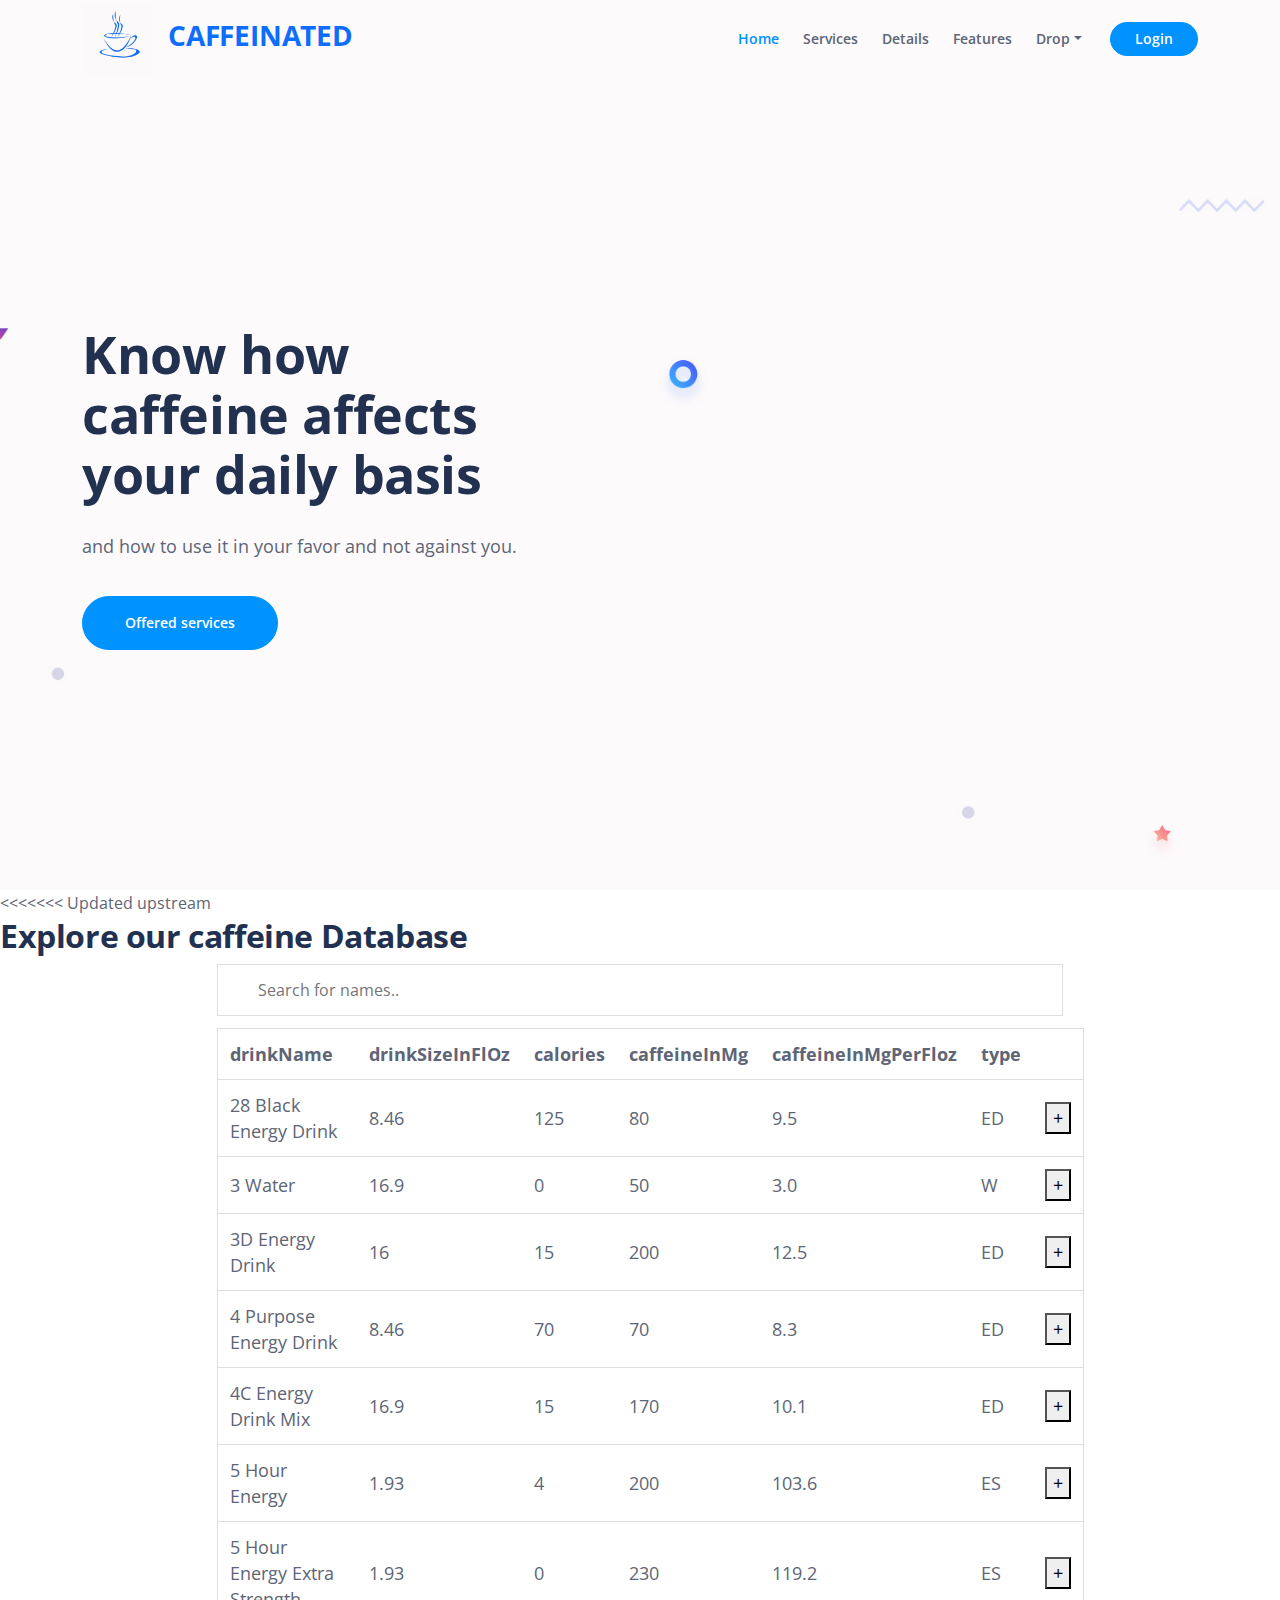
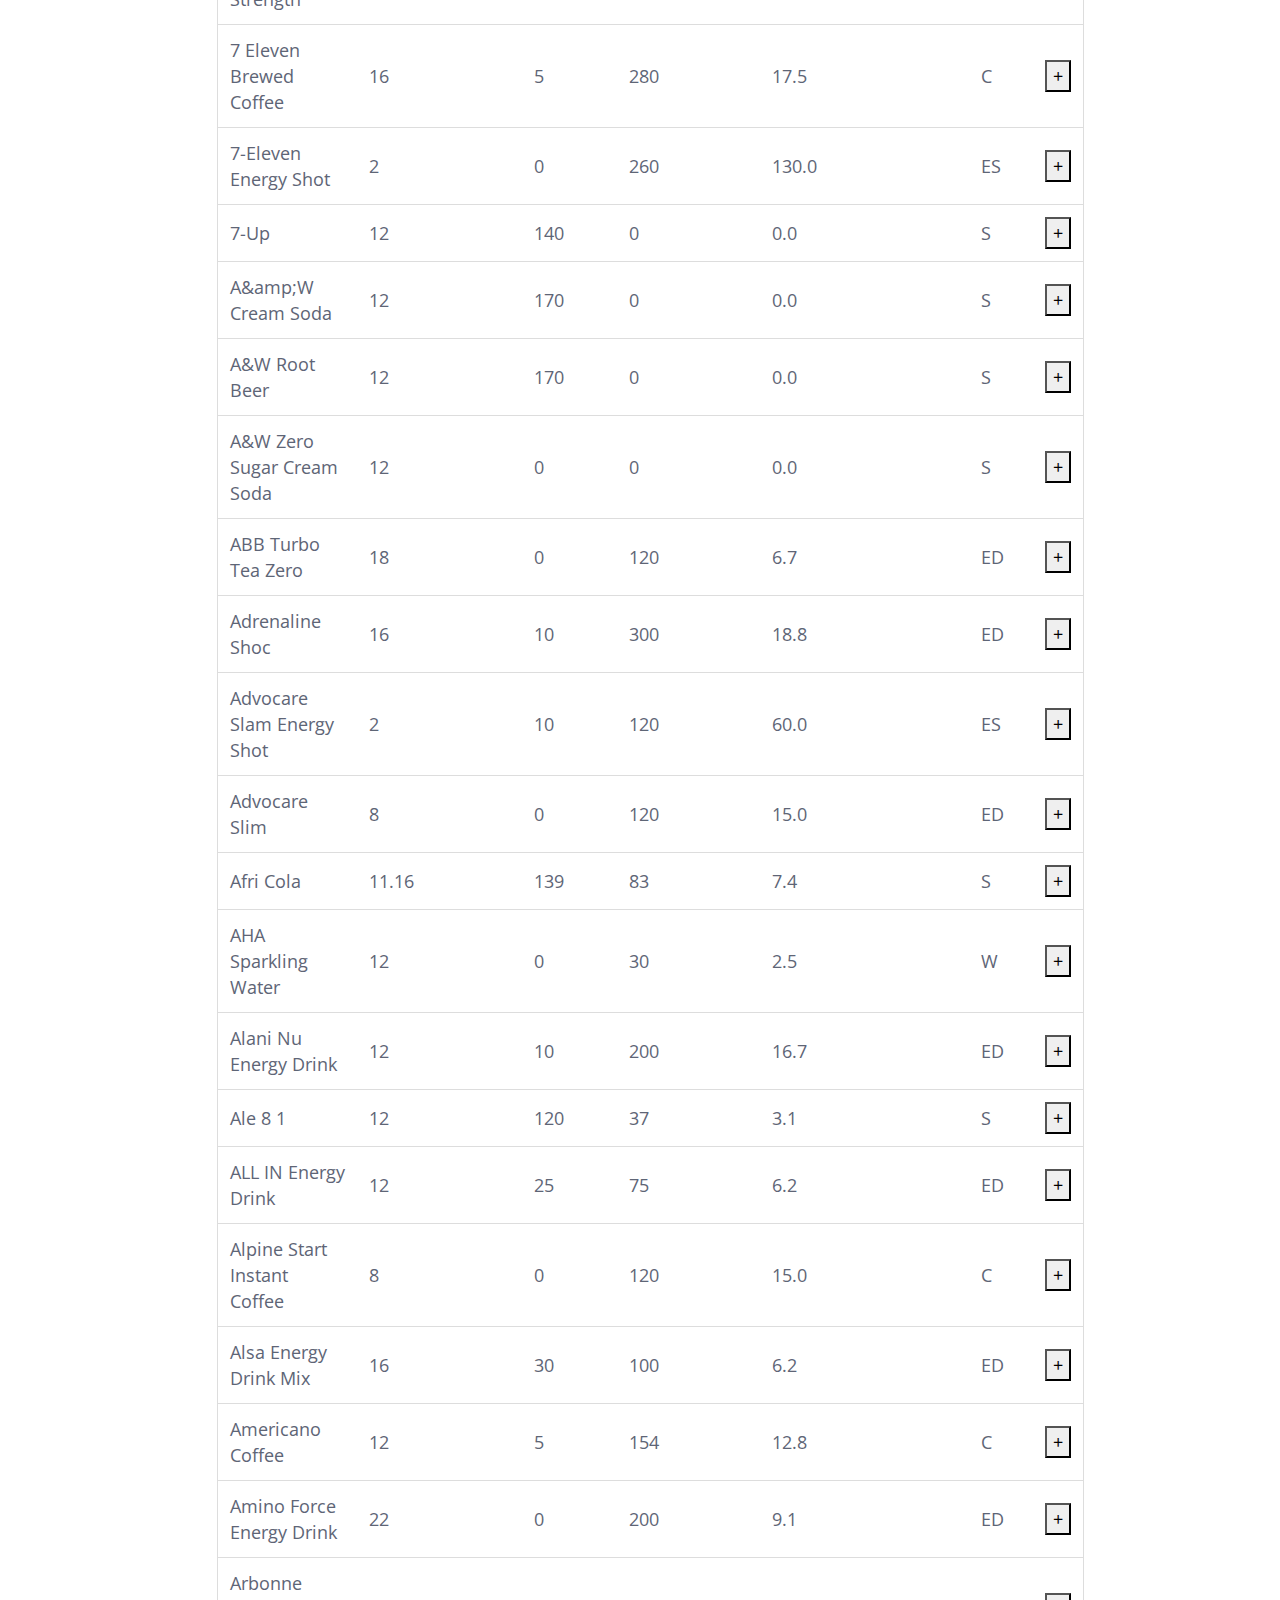
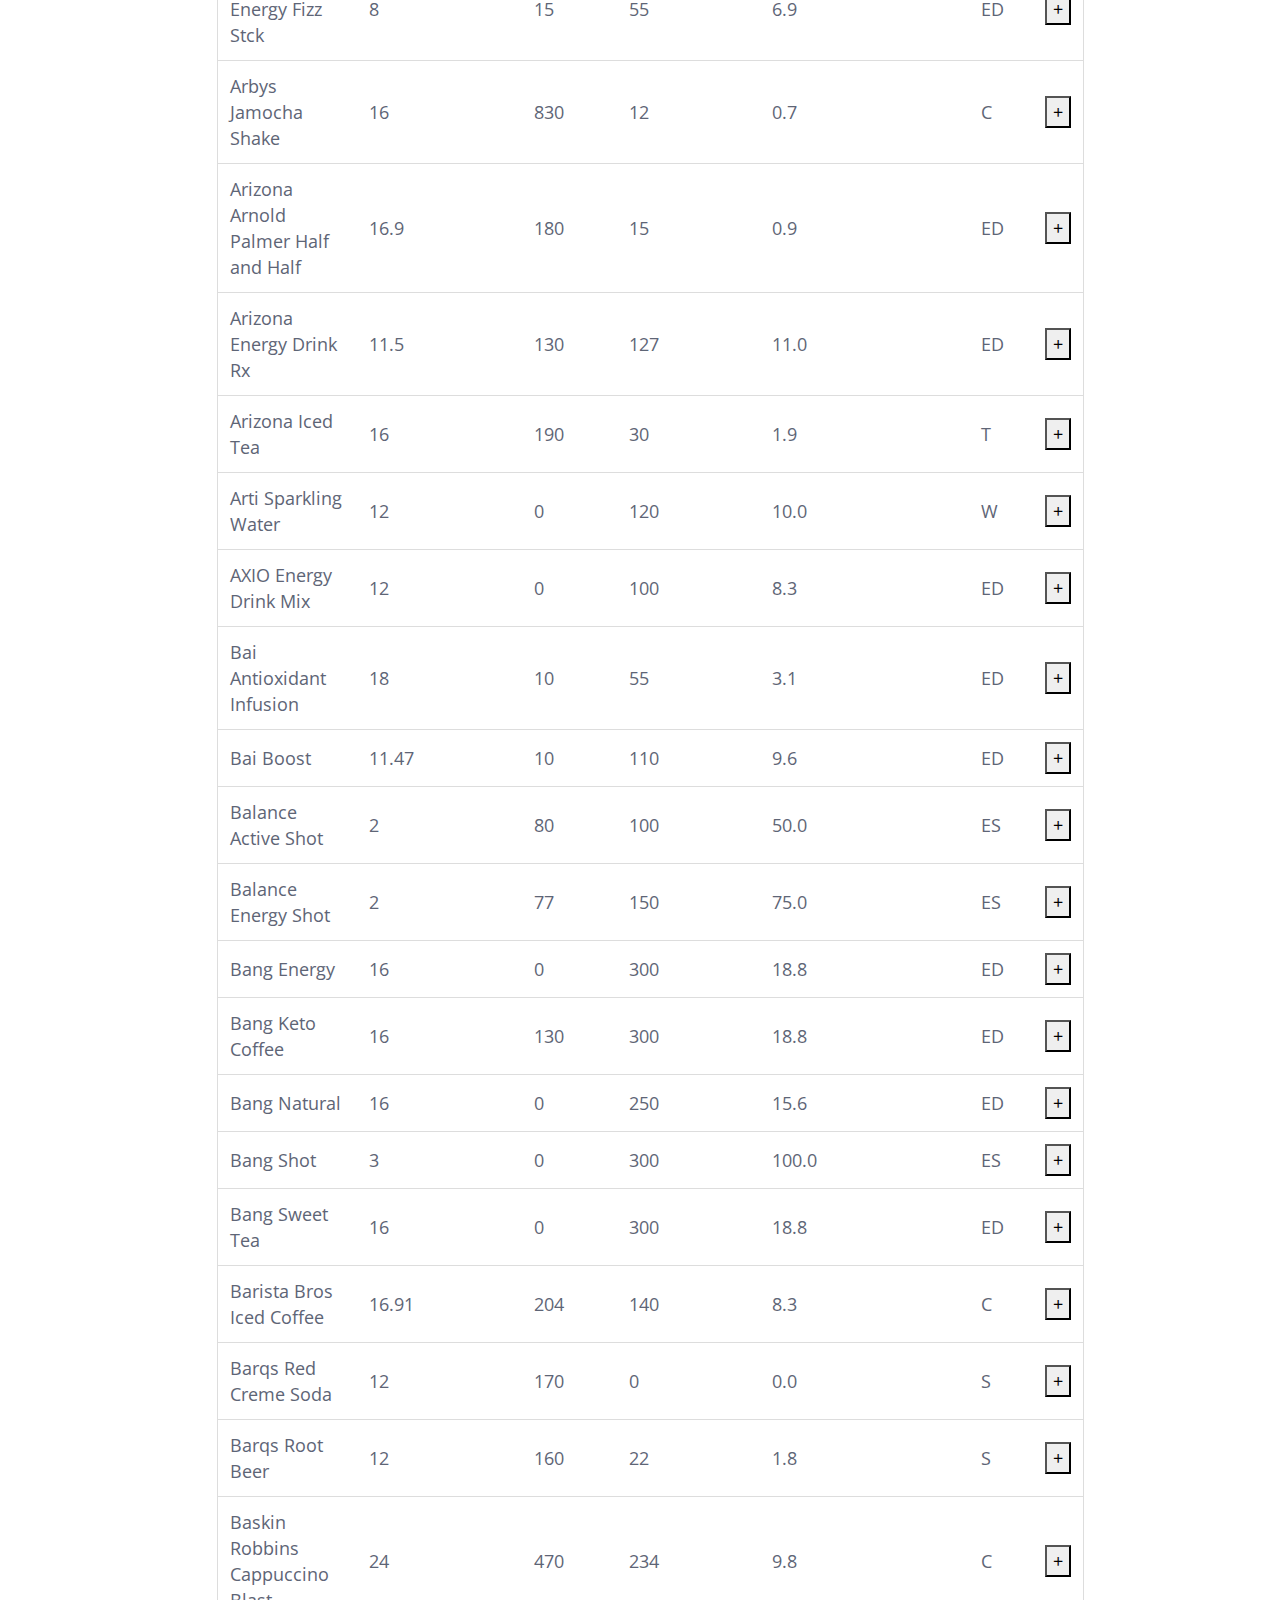
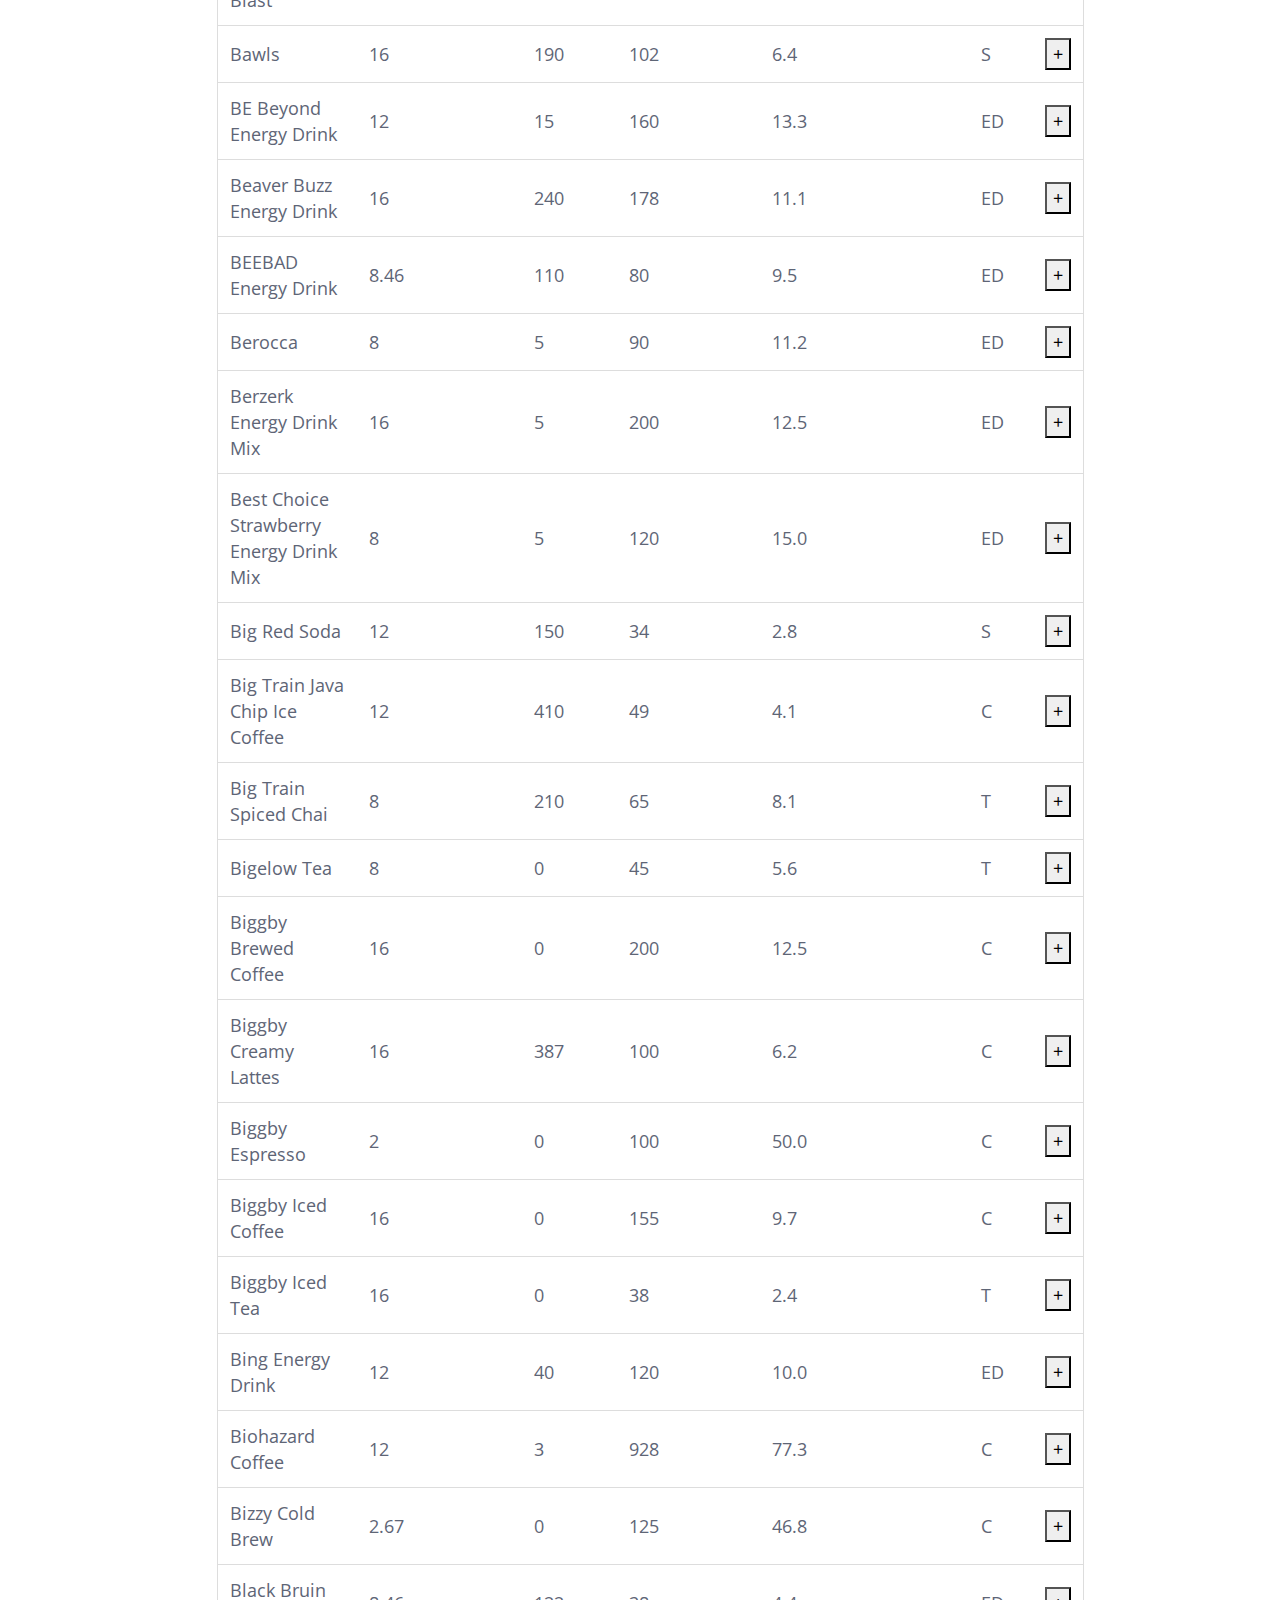
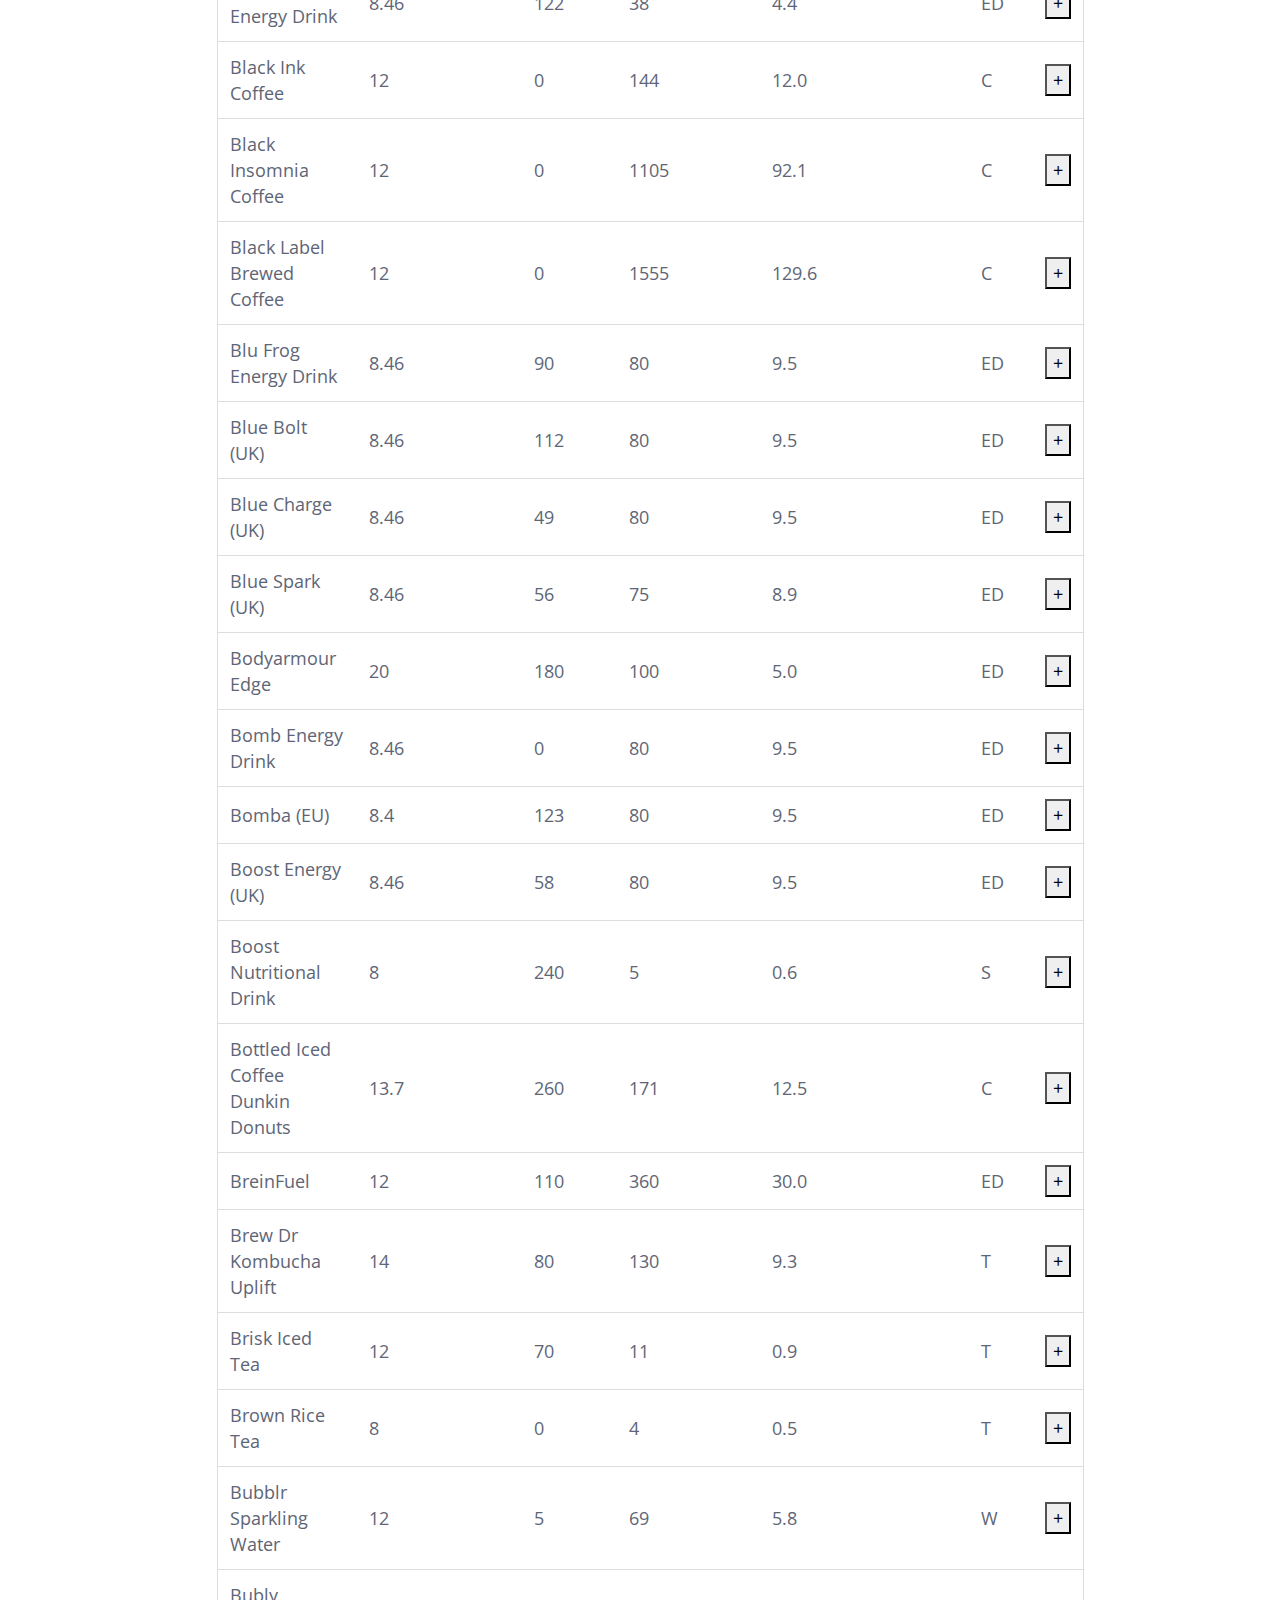
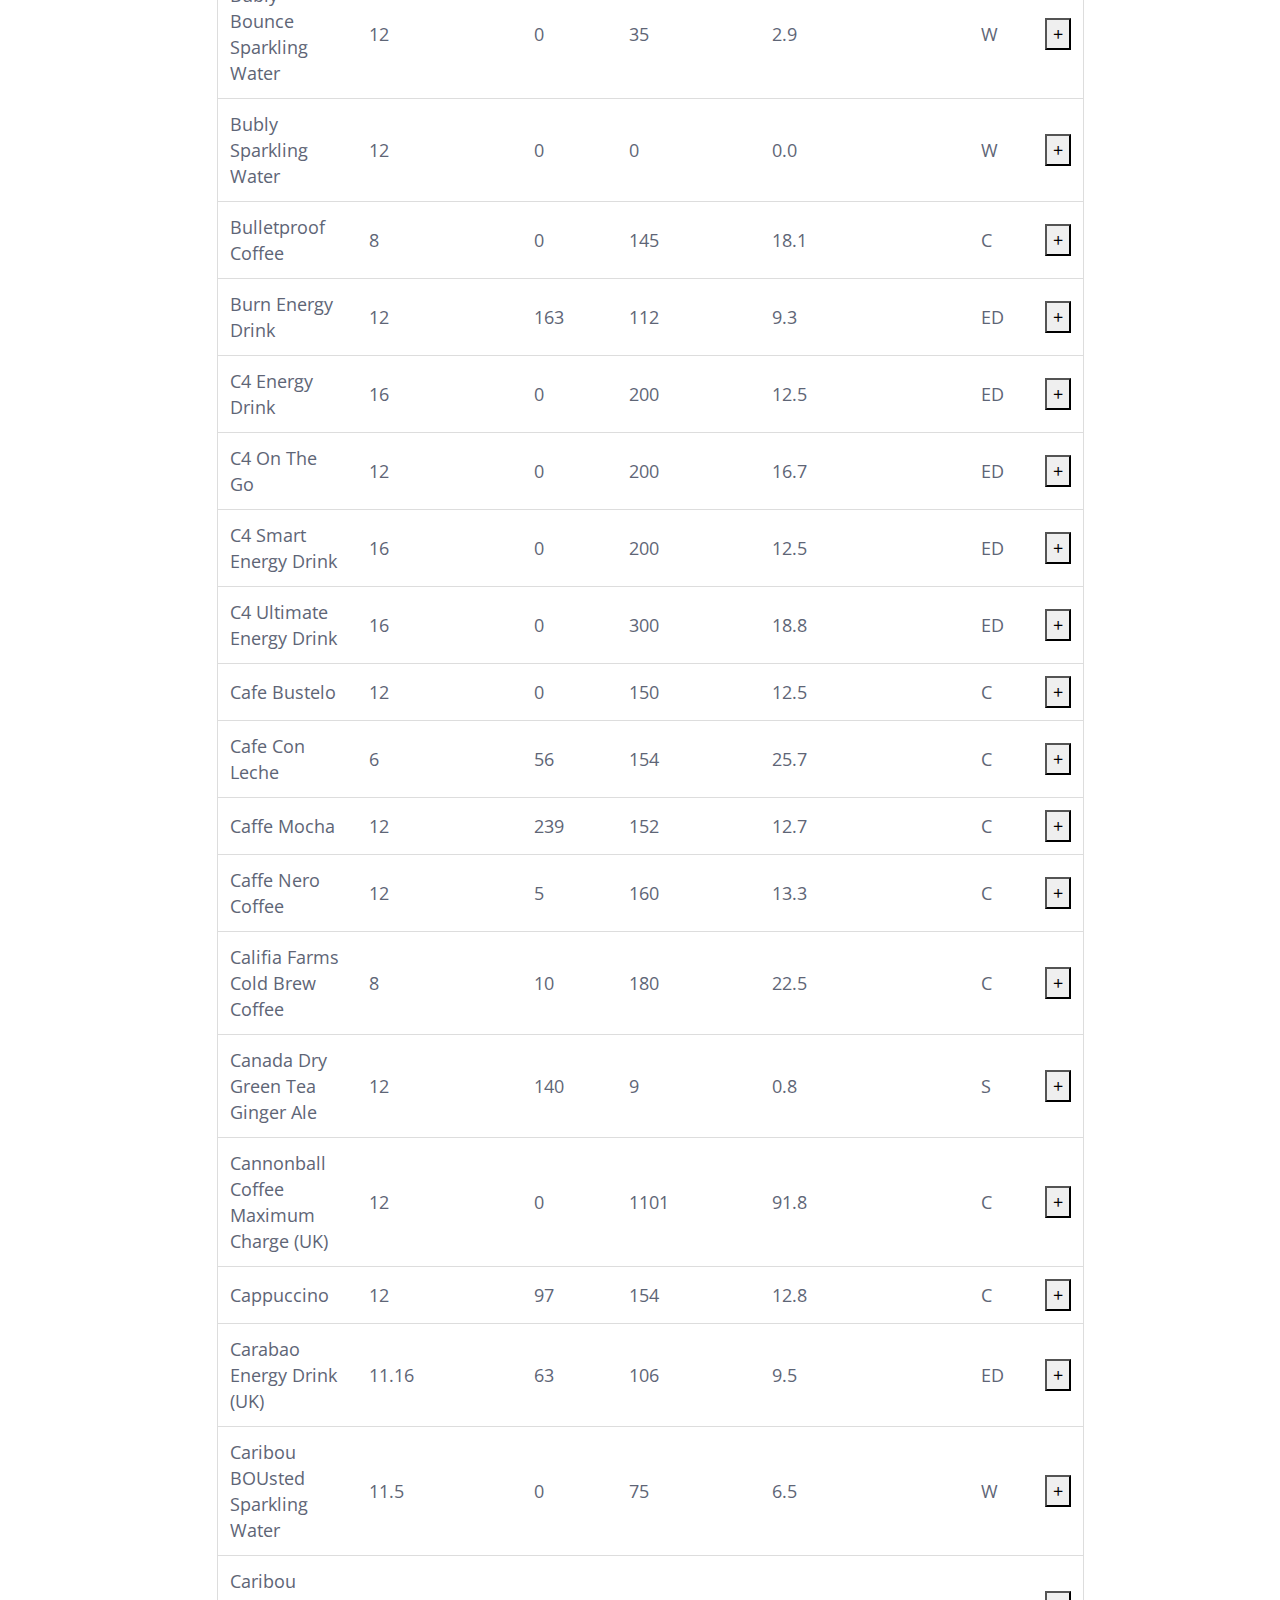
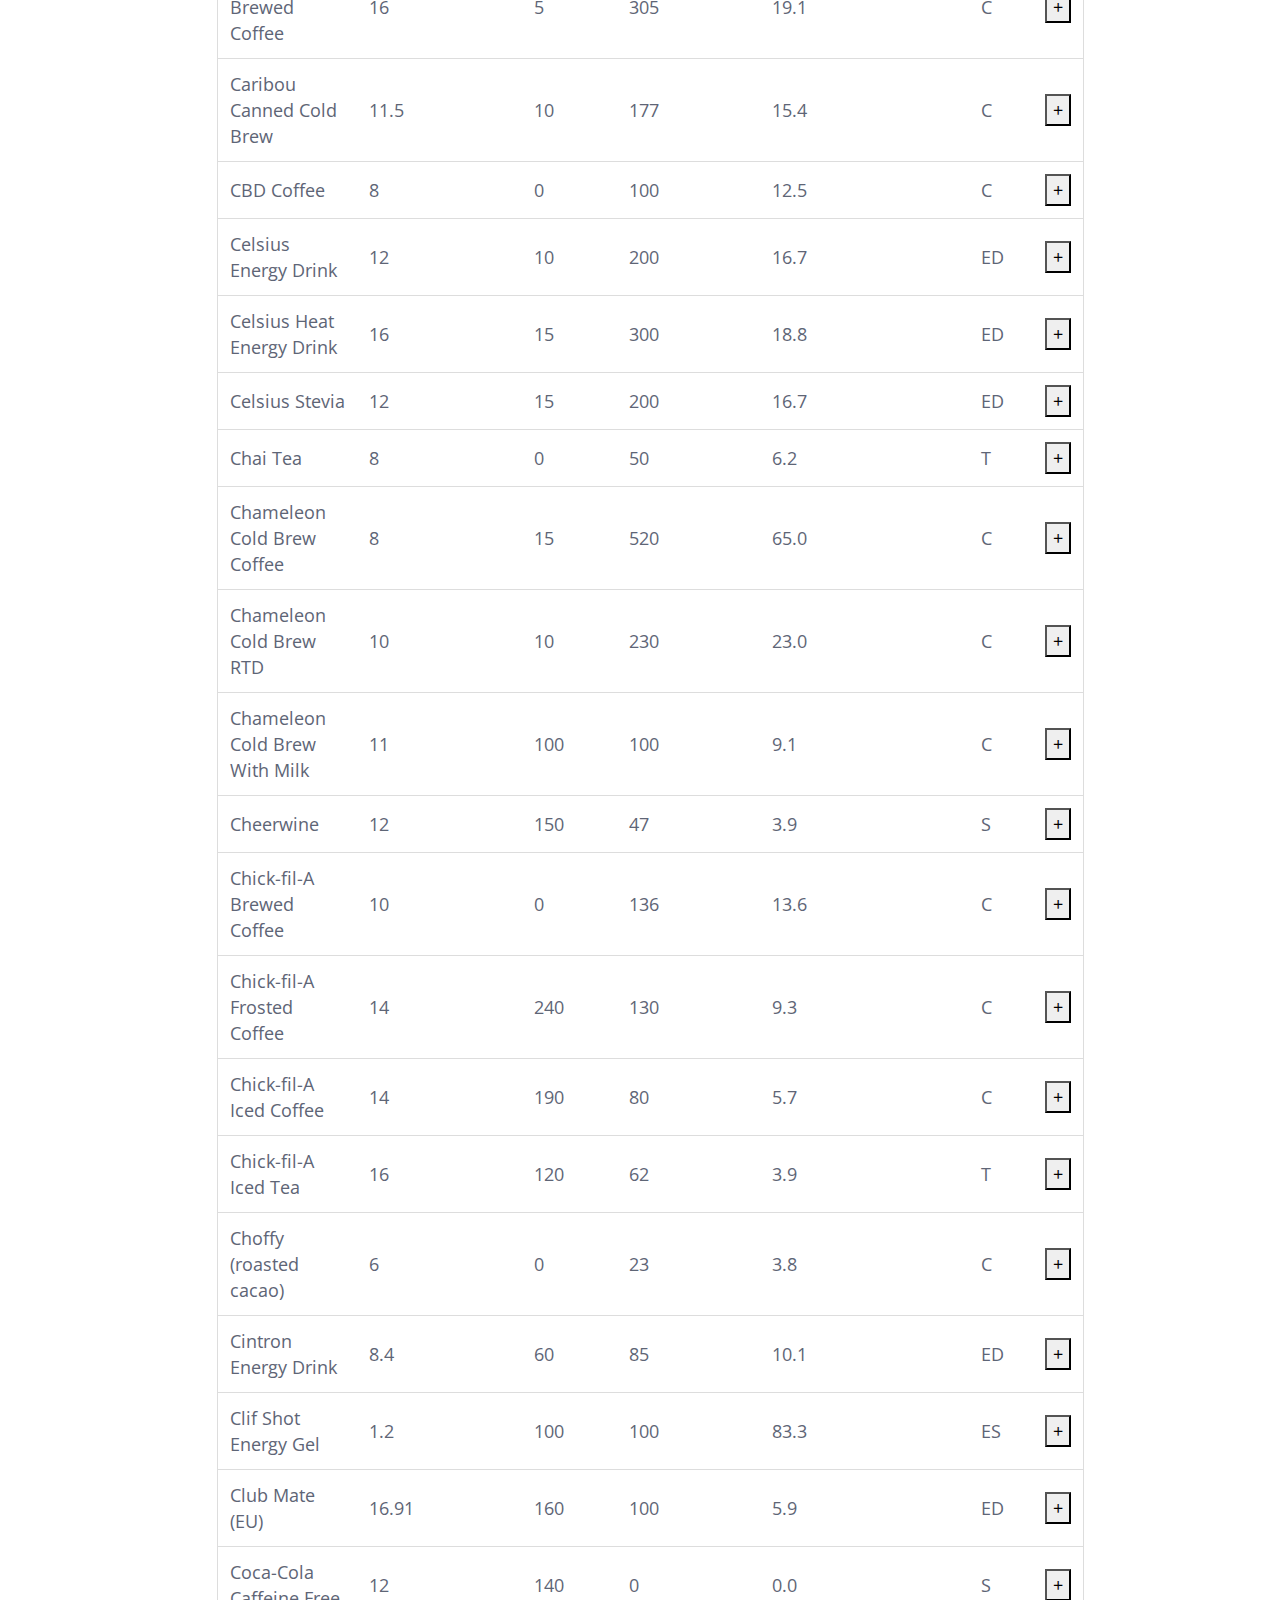
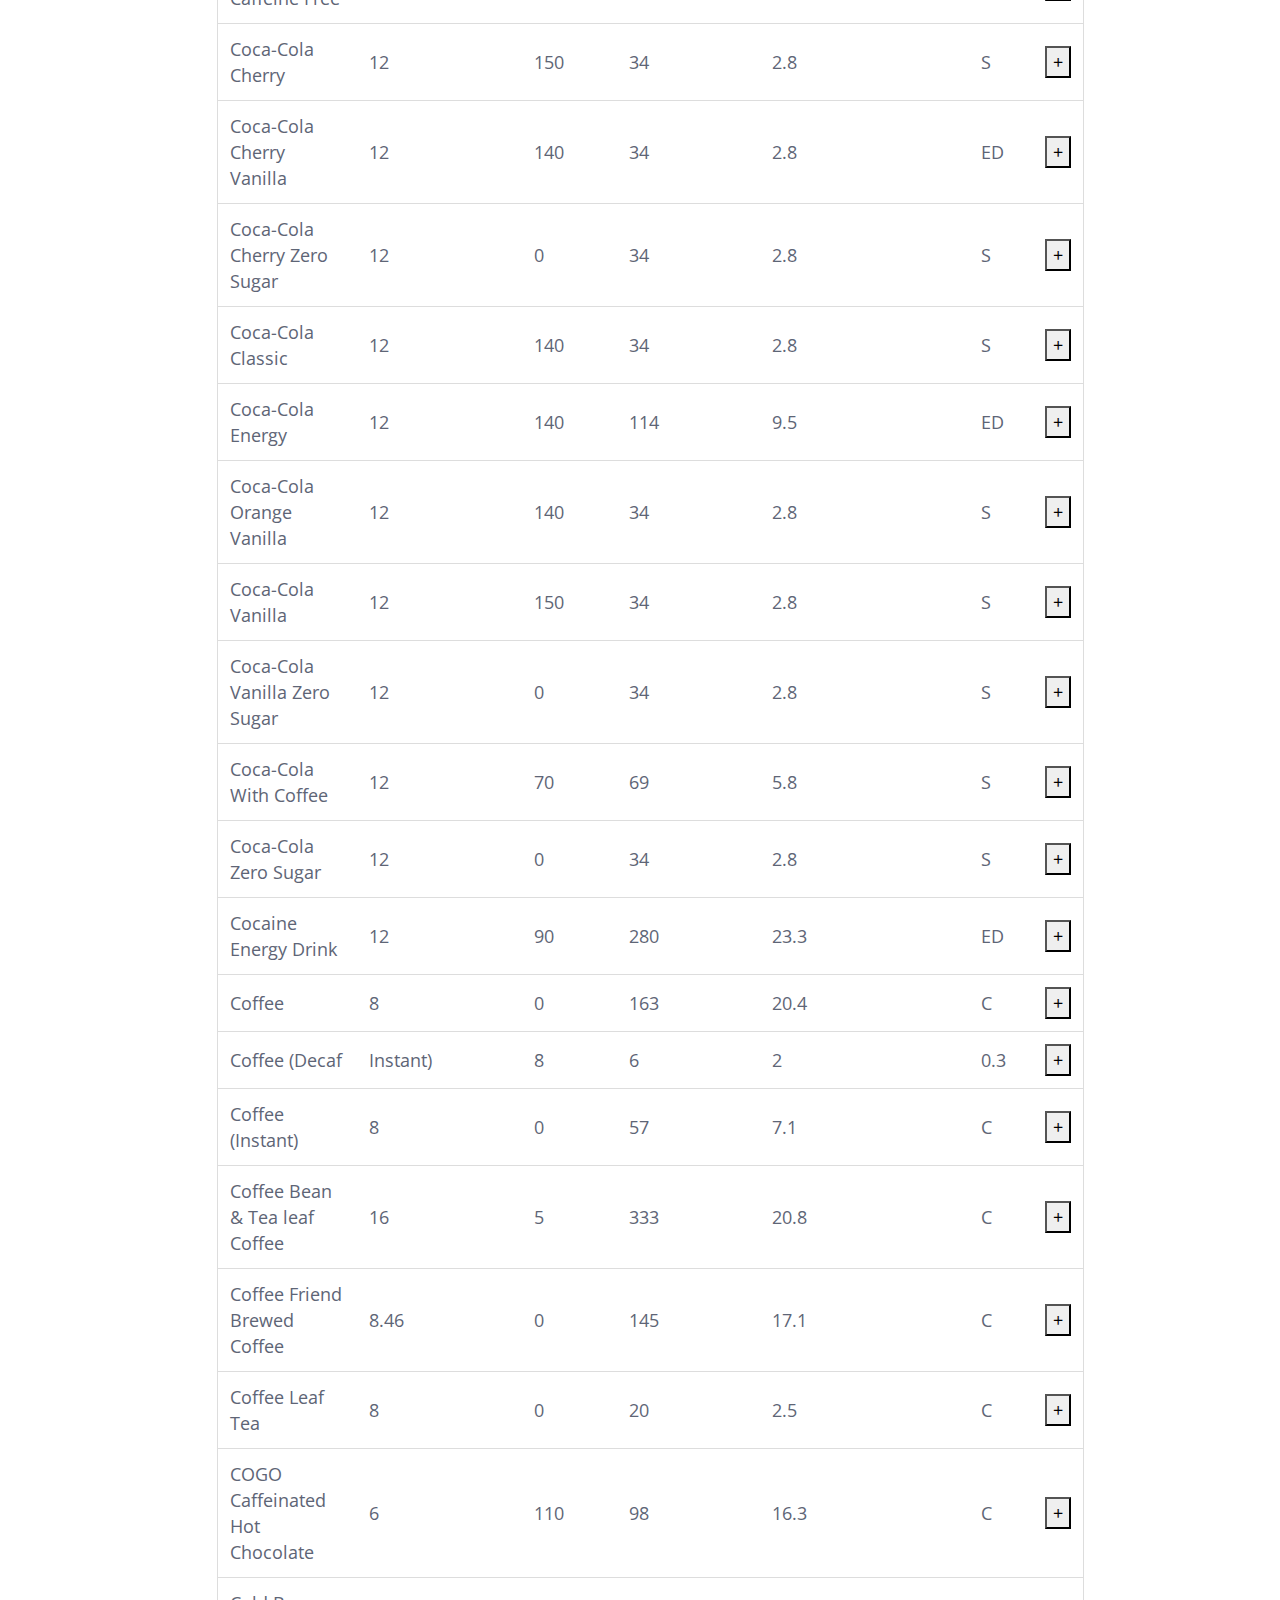
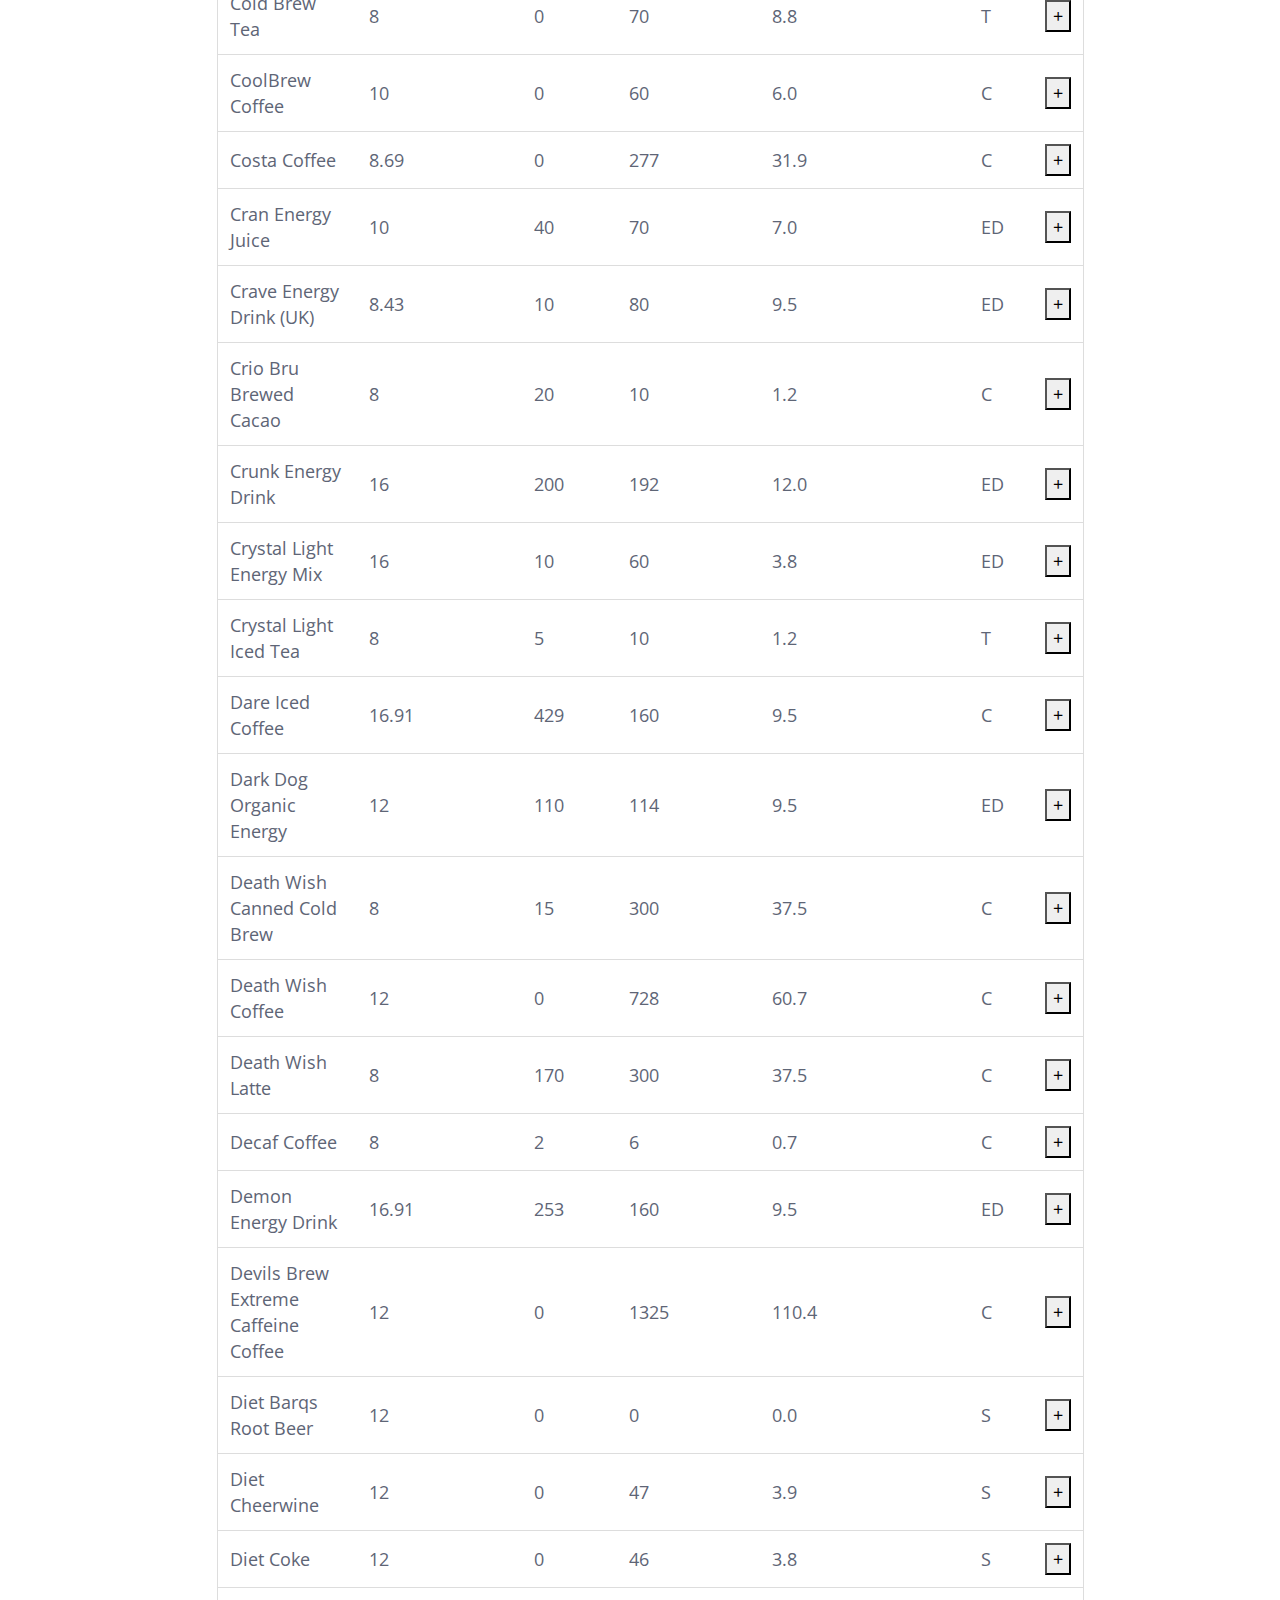
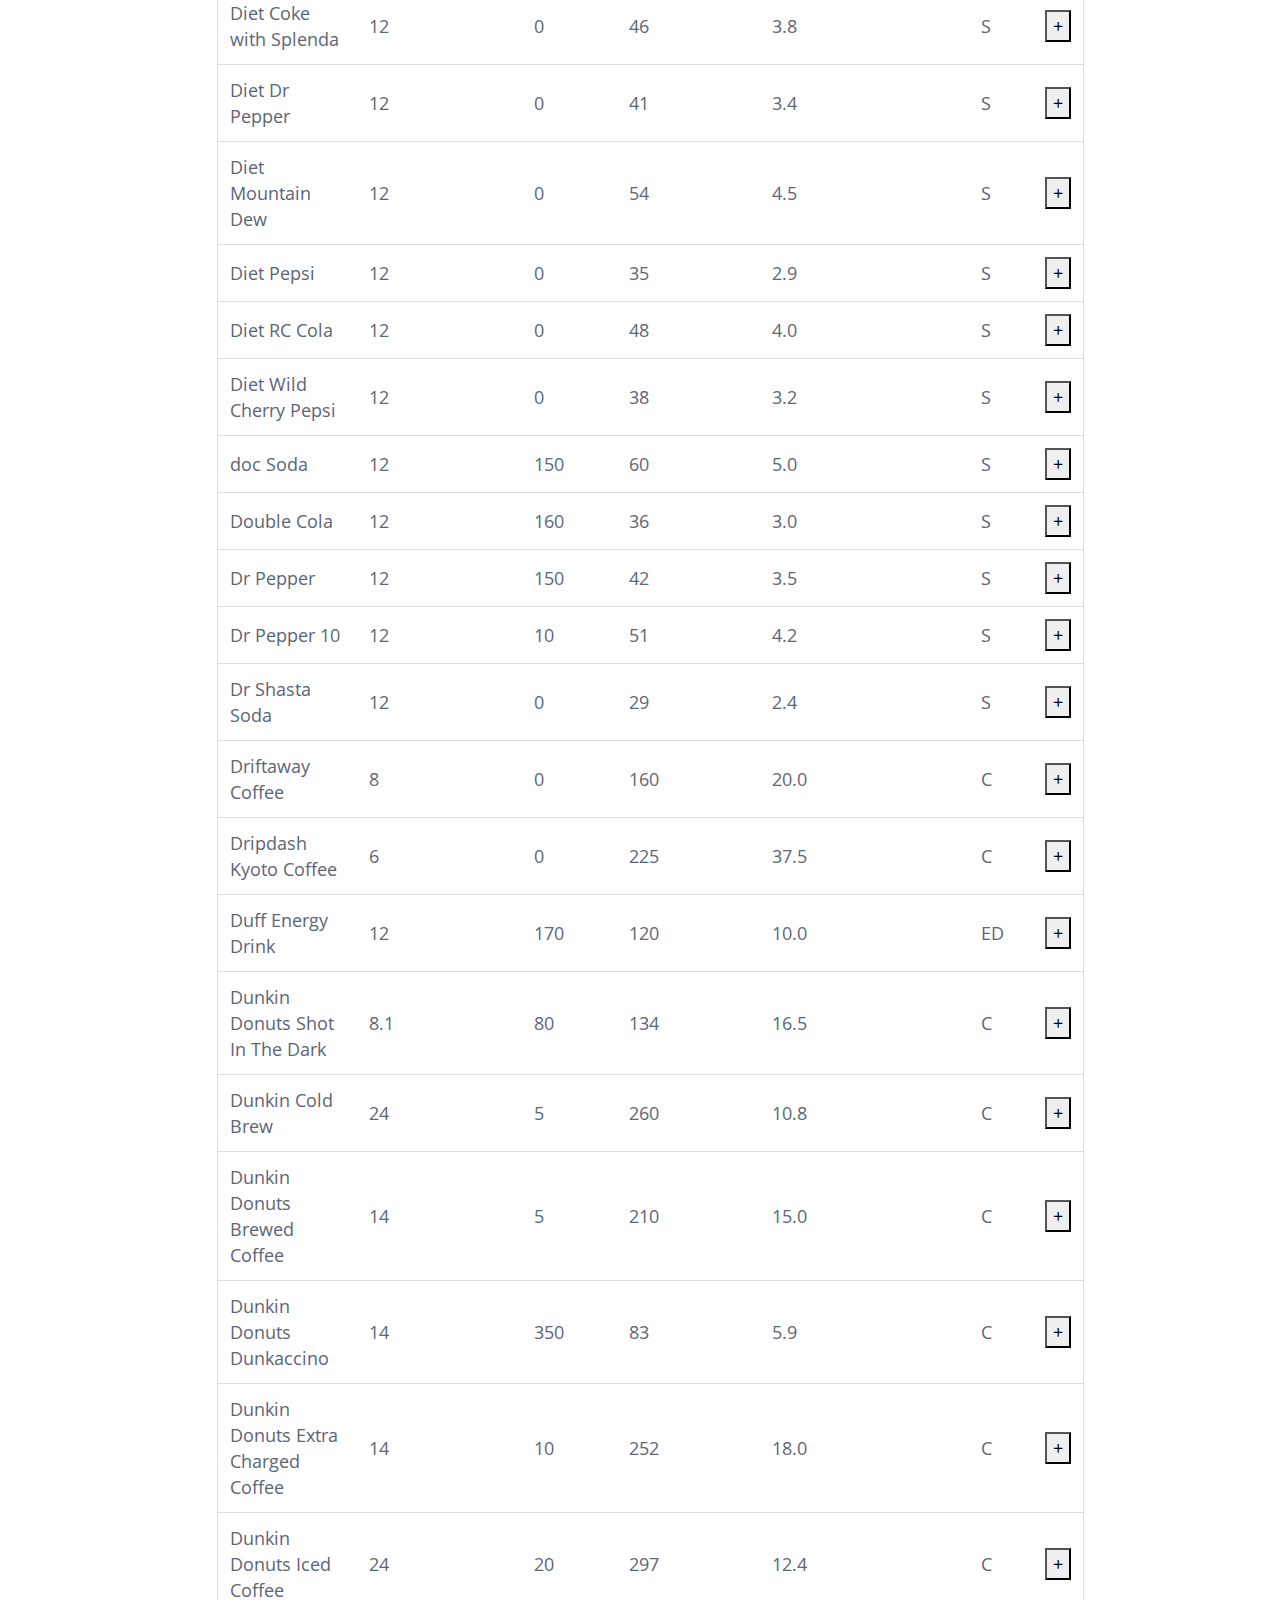
==== commit 881575d0: "Add Button included in Table" ====
--- a/Caffeinated_Web 2/index.html
+++ b/Caffeinated_Web 2/index.html
@@ -3,41 +3,43 @@
 <head>
     <meta charset="utf-8">
     <meta name="viewport" content="width=device-width, initial-scale=1, shrink-to-fit=no">
-    
+
     <!-- SEO Meta Tags -->
     <meta name="description" content="Your description">
     <meta name="author" content="Your name">
 
     <!-- OG Meta Tags to improve the way the post looks when you share the page on Facebook, Twitter, LinkedIn -->
-	<meta property="og:site_name" content="" /> <!-- website name -->
-	<meta property="og:site" content="" /> <!-- website link -->
-	<meta property="og:title" content=""/> <!-- title shown in the actual shared post -->
-	<meta property="og:description" content="" /> <!-- description shown in the actual shared post -->
-	<meta property="og:image" content="" /> <!-- image link, make sure it's jpg -->
-	<meta property="og:url" content="" /> <!-- where do you want your post to link to -->
-	<meta name="twitter:card" content="summary_large_image"> <!-- to have large image post format in Twitter -->
-
+    <meta property="og:site_name" content="" /> <!-- website name -->
+    <meta property="og:site" content="" /> <!-- website link -->
+    <meta property="og:title" content="" /> <!-- title shown in the actual shared post -->
+    <meta property="og:description" content="" /> <!-- description shown in the actual shared post -->
+    <meta property="og:image" content="" /> <!-- image link, make sure it's jpg -->
+    <meta property="og:url" content="" /> <!-- where do you want your post to link to -->
+    <meta name="twitter:card" content="summary_large_image"> <!-- to have large image post format in Twitter -->
     <!-- Webpage Title -->
     <title>Nubis Webpage Title</title>
-    
+
     <!-- Styles -->
     <link href="https://fonts.googleapis.com/css2?family=Open+Sans:ital,wght@0,400;0,600;0,700;1,400&display=swap" rel="stylesheet">
     <link href="css/bootstrap.min.css" rel="stylesheet">
     <link href="css/fontawesome-all.min.css" rel="stylesheet">
     <link href="css/swiper.css" rel="stylesheet">
-	<link href="css/styles.css" rel="stylesheet">
-	
-	<!-- Favicon  -->
+    <link href="css/styles.css" rel="stylesheet">
+
+    
+
+
+    <!-- Favicon  -->
     <link rel="icon" href="images/favicon.png">
 </head>
 <body data-bs-spy="scroll" data-bs-target="#navbarExample">
-    
+
     <!-- Navigation -->
     <nav id="navbarExample" class="navbar navbar-expand-lg fixed-top navbar-light" aria-label="Main navigation">
         <div class="container">
 
             <!-- Image Logo -->
-            <a class="navbar-brand logo-image" href="index.html"><img src="images/prueba_2.png" alt="alternative"></a> 
+            <a class="navbar-brand logo-image" href="index.html"><img src="images/prueba_2.png" alt="alternative"></a>
             <h3 clas>CAFFEINATED</h3>
 
             <!-- Text Logo - Use this if you don't have a graphic logo -->
@@ -79,8 +81,6 @@
         </div> <!-- end of container -->
     </nav> <!-- end of navbar -->
     <!-- end of navigation -->
-
-      
     <!-- Header -->
     <header id="header" class="header">
         <div class="container">
@@ -101,9 +101,8 @@
         </div> <!-- end of container -->
     </header> <!-- end of header -->
     <!-- end of header -->
-
-
     <!-- Services -->
+<<<<<<< Updated upstream
     <section>
     <div class="scrollingTable">
         <div class="row justify-content-center">
@@ -5061,9 +5060,20 @@
         </div>
 </section>
                    
+=======
+    <div id="services" class="cards-1 bg-gray">
+        <div class="container">
             <div class="row">
                 <div class="col-lg-12">
-                    
+                    <h2>Explore our caffeine</h2>
+
+
+                </div> <!-- end of col -->
+            </div> <!-- end of row -->
+>>>>>>> Stashed changes
+            <div class="row">
+                <div class="col-lg-12">
+
                     <!-- Card -->
                     <div class="card">
                         <div class="card-icon">
@@ -5076,7 +5086,6 @@
                         </div>
                     </div>
                     <!-- end of card -->
-
                     <!-- Card -->
                     <div class="card">
                         <div class="card-icon red">
@@ -5089,7 +5098,6 @@
                         </div>
                     </div>
                     <!-- end of card -->
-
                     <!-- Card -->
                     <div class="card">
                         <div class="card-icon green">
@@ -5108,8 +5116,4963 @@
         </div> <!-- end of container -->
     </div> <!-- end of cards-1 -->
     <!-- end of services -->
+    <!-- TableInsertion -->
+    <div id="services" class="cards-1 bg-gray">
+        <div class="container">
+            <div class="row">
+                <div class="col-lg-12">
+                    <h2>Explore our drinks</h2>
 
+                    <input type="text" id="myInput" onkeyup="tableSearch()" placeholder="Search for names.." title="Type in a name">
+                    <div class="scrollable">
+                        <table id="myTable">
+                            <thead>
+                                <tr>
+                                    <th title="Field #1">drinkName</th>
+                                    <th title="Field #2">drinkSizeInFlOz</th>
+                                    <th title="Field #3">calories</th>
+                                    <th title="Field #4">caffeineInMg</th>
+                                    <th title="Field #5">caffeineInMgPerFloz</th>
+                                    <th title="Field #6">type</th>
+                                </tr>
+                            </thead>
+                            <tbody>
+                                <tr>
+                                    <td>28 Black Energy Drink</td>
+                                    <td>8.46</td>
+                                    <td align="right">125</td>
+                                    <td align="right">80</td>
+                                    <td align="right">9.5</td>
+                                    <td>ED</td>
+                                </tr>
+                                <tr>
+                                    <td>3 Water </td>
+                                    <td>16.9</td>
+                                    <td align="right">0</td>
+                                    <td align="right">50</td>
+                                    <td align="right">3.0</td>
+                                    <td>W</td>
+                                </tr>
+                                <tr>
+                                    <td>3D Energy Drink</td>
+                                    <td>16</td>
+                                    <td align="right">15</td>
+                                    <td align="right">200</td>
+                                    <td align="right">12.5</td>
+                                    <td>ED</td>
+                                </tr>
+                                <tr>
+                                    <td>4 Purpose Energy Drink</td>
+                                    <td>8.46</td>
+                                    <td align="right">70</td>
+                                    <td align="right">70</td>
+                                    <td align="right">8.3</td>
+                                    <td>ED</td>
+                                </tr>
+                                <tr>
+                                    <td>4C Energy Drink Mix</td>
+                                    <td>16.9</td>
+                                    <td align="right">15</td>
+                                    <td align="right">170</td>
+                                    <td align="right">10.1</td>
+                                    <td>ED</td>
+                                </tr>
+                                <tr>
+                                    <td>5 Hour Energy</td>
+                                    <td>1.93</td>
+                                    <td align="right">4</td>
+                                    <td align="right">200</td>
+                                    <td align="right">103.6</td>
+                                    <td>ES</td>
+                                </tr>
+                                <tr>
+                                    <td>5 Hour Energy Extra Strength</td>
+                                    <td>1.93</td>
+                                    <td align="right">0</td>
+                                    <td align="right">230</td>
+                                    <td align="right">119.2</td>
+                                    <td>ES</td>
+                                </tr>
+                                <tr>
+                                    <td>7 Eleven Brewed Coffee</td>
+                                    <td>16</td>
+                                    <td align="right">5</td>
+                                    <td align="right">280</td>
+                                    <td align="right">17.5</td>
+                                    <td>C</td>
+                                </tr>
+                                <tr>
+                                    <td>7-Eleven Energy Shot</td>
+                                    <td>2</td>
+                                    <td align="right">0</td>
+                                    <td align="right">260</td>
+                                    <td align="right">130.0</td>
+                                    <td>ES</td>
+                                </tr>
+                                <tr>
+                                    <td>7-Up</td>
+                                    <td>12</td>
+                                    <td align="right">140</td>
+                                    <td align="right">0</td>
+                                    <td align="right">0.0</td>
+                                    <td>S</td>
+                                </tr>
+                                <tr>
+                                    <td>A&amp;amp;W Cream Soda</td>
+                                    <td>12</td>
+                                    <td align="right">170</td>
+                                    <td align="right">0</td>
+                                    <td align="right">0.0</td>
+                                    <td>S</td>
+                                </tr>
+                                <tr>
+                                    <td>A&amp;W Root Beer</td>
+                                    <td>12</td>
+                                    <td align="right">170</td>
+                                    <td align="right">0</td>
+                                    <td align="right">0.0</td>
+                                    <td>S</td>
+                                </tr>
+                                <tr>
+                                    <td>A&amp;W Zero Sugar Cream Soda</td>
+                                    <td>12</td>
+                                    <td align="right">0</td>
+                                    <td align="right">0</td>
+                                    <td align="right">0.0</td>
+                                    <td>S</td>
+                                </tr>
+                                <tr>
+                                    <td>ABB Turbo Tea Zero</td>
+                                    <td>18</td>
+                                    <td align="right">0</td>
+                                    <td align="right">120</td>
+                                    <td align="right">6.7</td>
+                                    <td>ED</td>
+                                </tr>
+                                <tr>
+                                    <td>Adrenaline Shoc</td>
+                                    <td>16</td>
+                                    <td align="right">10</td>
+                                    <td align="right">300</td>
+                                    <td align="right">18.8</td>
+                                    <td>ED</td>
+                                </tr>
+                                <tr>
+                                    <td>Advocare Slam Energy Shot</td>
+                                    <td>2</td>
+                                    <td align="right">10</td>
+                                    <td align="right">120</td>
+                                    <td align="right">60.0</td>
+                                    <td>ES</td>
+                                </tr>
+                                <tr>
+                                    <td>Advocare Slim</td>
+                                    <td>8</td>
+                                    <td align="right">0</td>
+                                    <td align="right">120</td>
+                                    <td align="right">15.0</td>
+                                    <td>ED</td>
+                                </tr>
+                                <tr>
+                                    <td>Afri Cola</td>
+                                    <td>11.16</td>
+                                    <td align="right">139</td>
+                                    <td align="right">83</td>
+                                    <td align="right">7.4</td>
+                                    <td>S</td>
+                                </tr>
+                                <tr>
+                                    <td>AHA Sparkling Water</td>
+                                    <td>12</td>
+                                    <td align="right">0</td>
+                                    <td align="right">30</td>
+                                    <td align="right">2.5</td>
+                                    <td>W</td>
+                                </tr>
+                                <tr>
+                                    <td>Alani Nu Energy Drink</td>
+                                    <td>12</td>
+                                    <td align="right">10</td>
+                                    <td align="right">200</td>
+                                    <td align="right">16.7</td>
+                                    <td>ED</td>
+                                </tr>
+                                <tr>
+                                    <td>Ale 8 1</td>
+                                    <td>12</td>
+                                    <td align="right">120</td>
+                                    <td align="right">37</td>
+                                    <td align="right">3.1</td>
+                                    <td>S</td>
+                                </tr>
+                                <tr>
+                                    <td>ALL IN Energy Drink</td>
+                                    <td>12</td>
+                                    <td align="right">25</td>
+                                    <td align="right">75</td>
+                                    <td align="right">6.2</td>
+                                    <td>ED</td>
+                                </tr>
+                                <tr>
+                                    <td>Alpine Start Instant Coffee</td>
+                                    <td>8</td>
+                                    <td align="right">0</td>
+                                    <td align="right">120</td>
+                                    <td align="right">15.0</td>
+                                    <td>C</td>
+                                </tr>
+                                <tr>
+                                    <td>Alsa Energy Drink Mix</td>
+                                    <td>16</td>
+                                    <td align="right">30</td>
+                                    <td align="right">100</td>
+                                    <td align="right">6.2</td>
+                                    <td>ED</td>
+                                </tr>
+                                <tr>
+                                    <td>Americano Coffee</td>
+                                    <td>12</td>
+                                    <td align="right">5</td>
+                                    <td align="right">154</td>
+                                    <td align="right">12.8</td>
+                                    <td>C</td>
+                                </tr>
+                                <tr>
+                                    <td>Amino Force Energy Drink</td>
+                                    <td>22</td>
+                                    <td align="right">0</td>
+                                    <td align="right">200</td>
+                                    <td align="right">9.1</td>
+                                    <td>ED</td>
+                                </tr>
+                                <tr>
+                                    <td>Arbonne Energy Fizz Stck</td>
+                                    <td>8</td>
+                                    <td align="right">15</td>
+                                    <td align="right">55</td>
+                                    <td align="right">6.9</td>
+                                    <td>ED</td>
+                                </tr>
+                                <tr>
+                                    <td>Arbys Jamocha Shake</td>
+                                    <td>16</td>
+                                    <td align="right">830</td>
+                                    <td align="right">12</td>
+                                    <td align="right">0.7</td>
+                                    <td>C</td>
+                                </tr>
+                                <tr>
+                                    <td>Arizona Arnold Palmer Half and Half</td>
+                                    <td>16.9</td>
+                                    <td align="right">180</td>
+                                    <td align="right">15</td>
+                                    <td align="right">0.9</td>
+                                    <td>ED</td>
+                                </tr>
+                                <tr>
+                                    <td>Arizona Energy Drink Rx</td>
+                                    <td>11.5</td>
+                                    <td align="right">130</td>
+                                    <td align="right">127</td>
+                                    <td align="right">11.0</td>
+                                    <td>ED</td>
+                                </tr>
+                                <tr>
+                                    <td>Arizona Iced Tea</td>
+                                    <td>16</td>
+                                    <td align="right">190</td>
+                                    <td align="right">30</td>
+                                    <td align="right">1.9</td>
+                                    <td>T</td>
+                                </tr>
+                                <tr>
+                                    <td>Arti Sparkling Water</td>
+                                    <td>12</td>
+                                    <td align="right">0</td>
+                                    <td align="right">120</td>
+                                    <td align="right">10.0</td>
+                                    <td>W</td>
+                                </tr>
+                                <tr>
+                                    <td>AXIO Energy Drink Mix</td>
+                                    <td>12</td>
+                                    <td align="right">0</td>
+                                    <td align="right">100</td>
+                                    <td align="right">8.3</td>
+                                    <td>ED</td>
+                                </tr>
+                                <tr>
+                                    <td>Bai Antioxidant Infusion</td>
+                                    <td>18</td>
+                                    <td align="right">10</td>
+                                    <td align="right">55</td>
+                                    <td align="right">3.1</td>
+                                    <td>ED</td>
+                                </tr>
+                                <tr>
+                                    <td>Bai Boost</td>
+                                    <td>11.47</td>
+                                    <td align="right">10</td>
+                                    <td align="right">110</td>
+                                    <td align="right">9.6</td>
+                                    <td>ED</td>
+                                </tr>
+                                <tr>
+                                    <td>Balance Active Shot</td>
+                                    <td>2</td>
+                                    <td align="right">80</td>
+                                    <td align="right">100</td>
+                                    <td align="right">50.0</td>
+                                    <td>ES</td>
+                                </tr>
+                                <tr>
+                                    <td>Balance Energy Shot</td>
+                                    <td>2</td>
+                                    <td align="right">77</td>
+                                    <td align="right">150</td>
+                                    <td align="right">75.0</td>
+                                    <td>ES</td>
+                                </tr>
+                                <tr>
+                                    <td>Bang Energy</td>
+                                    <td>16</td>
+                                    <td align="right">0</td>
+                                    <td align="right">300</td>
+                                    <td align="right">18.8</td>
+                                    <td>ED</td>
+                                </tr>
+                                <tr>
+                                    <td>Bang Keto Coffee</td>
+                                    <td>16</td>
+                                    <td align="right">130</td>
+                                    <td align="right">300</td>
+                                    <td align="right">18.8</td>
+                                    <td>ED</td>
+                                </tr>
+                                <tr>
+                                    <td>Bang Natural</td>
+                                    <td>16</td>
+                                    <td align="right">0</td>
+                                    <td align="right">250</td>
+                                    <td align="right">15.6</td>
+                                    <td>ED</td>
+                                </tr>
+                                <tr>
+                                    <td>Bang Shot</td>
+                                    <td>3</td>
+                                    <td align="right">0</td>
+                                    <td align="right">300</td>
+                                    <td align="right">100.0</td>
+                                    <td>ES</td>
+                                </tr>
+                                <tr>
+                                    <td>Bang Sweet Tea</td>
+                                    <td>16</td>
+                                    <td align="right">0</td>
+                                    <td align="right">300</td>
+                                    <td align="right">18.8</td>
+                                    <td>ED</td>
+                                </tr>
+                                <tr>
+                                    <td>Barista Bros Iced Coffee</td>
+                                    <td>16.91</td>
+                                    <td align="right">204</td>
+                                    <td align="right">140</td>
+                                    <td align="right">8.3</td>
+                                    <td>C</td>
+                                </tr>
+                                <tr>
+                                    <td>Barqs Red Creme Soda</td>
+                                    <td>12</td>
+                                    <td align="right">170</td>
+                                    <td align="right">0</td>
+                                    <td align="right">0.0</td>
+                                    <td>S</td>
+                                </tr>
+                                <tr>
+                                    <td>Barqs Root Beer</td>
+                                    <td>12</td>
+                                    <td align="right">160</td>
+                                    <td align="right">22</td>
+                                    <td align="right">1.8</td>
+                                    <td>S</td>
+                                </tr>
+                                <tr>
+                                    <td>Baskin Robbins Cappuccino Blast</td>
+                                    <td>24</td>
+                                    <td align="right">470</td>
+                                    <td align="right">234</td>
+                                    <td align="right">9.8</td>
+                                    <td>C</td>
+                                </tr>
+                                <tr>
+                                    <td>Bawls</td>
+                                    <td>16</td>
+                                    <td align="right">190</td>
+                                    <td align="right">102</td>
+                                    <td align="right">6.4</td>
+                                    <td>S</td>
+                                </tr>
+                                <tr>
+                                    <td>BE Beyond Energy Drink</td>
+                                    <td>12</td>
+                                    <td align="right">15</td>
+                                    <td align="right">160</td>
+                                    <td align="right">13.3</td>
+                                    <td>ED</td>
+                                </tr>
+                                <tr>
+                                    <td>Beaver Buzz Energy Drink</td>
+                                    <td>16</td>
+                                    <td align="right">240</td>
+                                    <td align="right">178</td>
+                                    <td align="right">11.1</td>
+                                    <td>ED</td>
+                                </tr>
+                                <tr>
+                                    <td>BEEBAD Energy Drink</td>
+                                    <td>8.46</td>
+                                    <td align="right">110</td>
+                                    <td align="right">80</td>
+                                    <td align="right">9.5</td>
+                                    <td>ED</td>
+                                </tr>
+                                <tr>
+                                    <td>Berocca</td>
+                                    <td>8</td>
+                                    <td align="right">5</td>
+                                    <td align="right">90</td>
+                                    <td align="right">11.2</td>
+                                    <td>ED</td>
+                                </tr>
+                                <tr>
+                                    <td>Berzerk Energy Drink Mix</td>
+                                    <td>16</td>
+                                    <td align="right">5</td>
+                                    <td align="right">200</td>
+                                    <td align="right">12.5</td>
+                                    <td>ED</td>
+                                </tr>
+                                <tr>
+                                    <td>Best Choice Strawberry Energy Drink Mix</td>
+                                    <td>8</td>
+                                    <td align="right">5</td>
+                                    <td align="right">120</td>
+                                    <td align="right">15.0</td>
+                                    <td>ED</td>
+                                </tr>
+                                <tr>
+                                    <td>Big Red Soda</td>
+                                    <td>12</td>
+                                    <td align="right">150</td>
+                                    <td align="right">34</td>
+                                    <td align="right">2.8</td>
+                                    <td>S</td>
+                                </tr>
+                                <tr>
+                                    <td>Big Train Java Chip Ice Coffee</td>
+                                    <td>12</td>
+                                    <td align="right">410</td>
+                                    <td align="right">49</td>
+                                    <td align="right">4.1</td>
+                                    <td>C</td>
+                                </tr>
+                                <tr>
+                                    <td>Big Train Spiced Chai</td>
+                                    <td>8</td>
+                                    <td align="right">210</td>
+                                    <td align="right">65</td>
+                                    <td align="right">8.1</td>
+                                    <td>T</td>
+                                </tr>
+                                <tr>
+                                    <td>Bigelow Tea</td>
+                                    <td>8</td>
+                                    <td align="right">0</td>
+                                    <td align="right">45</td>
+                                    <td align="right">5.6</td>
+                                    <td>T</td>
+                                </tr>
+                                <tr>
+                                    <td>Biggby Brewed Coffee</td>
+                                    <td>16</td>
+                                    <td align="right">0</td>
+                                    <td align="right">200</td>
+                                    <td align="right">12.5</td>
+                                    <td>C</td>
+                                </tr>
+                                <tr>
+                                    <td>Biggby Creamy Lattes</td>
+                                    <td>16</td>
+                                    <td align="right">387</td>
+                                    <td align="right">100</td>
+                                    <td align="right">6.2</td>
+                                    <td>C</td>
+                                </tr>
+                                <tr>
+                                    <td>Biggby Espresso</td>
+                                    <td>2</td>
+                                    <td align="right">0</td>
+                                    <td align="right">100</td>
+                                    <td align="right">50.0</td>
+                                    <td>C</td>
+                                </tr>
+                                <tr>
+                                    <td>Biggby Iced Coffee</td>
+                                    <td>16</td>
+                                    <td align="right">0</td>
+                                    <td align="right">155</td>
+                                    <td align="right">9.7</td>
+                                    <td>C</td>
+                                </tr>
+                                <tr>
+                                    <td>Biggby Iced Tea</td>
+                                    <td>16</td>
+                                    <td align="right">0</td>
+                                    <td align="right">38</td>
+                                    <td align="right">2.4</td>
+                                    <td>T</td>
+                                </tr>
+                                <tr>
+                                    <td>Bing Energy Drink</td>
+                                    <td>12</td>
+                                    <td align="right">40</td>
+                                    <td align="right">120</td>
+                                    <td align="right">10.0</td>
+                                    <td>ED</td>
+                                </tr>
+                                <tr>
+                                    <td>Biohazard Coffee</td>
+                                    <td>12</td>
+                                    <td align="right">3</td>
+                                    <td align="right">928</td>
+                                    <td align="right">77.3</td>
+                                    <td>C</td>
+                                </tr>
+                                <tr>
+                                    <td>Bizzy Cold Brew</td>
+                                    <td>2.67</td>
+                                    <td align="right">0</td>
+                                    <td align="right">125</td>
+                                    <td align="right">46.8</td>
+                                    <td>C</td>
+                                </tr>
+                                <tr>
+                                    <td>Black Bruin Energy Drink</td>
+                                    <td>8.46</td>
+                                    <td align="right">122</td>
+                                    <td align="right">38</td>
+                                    <td align="right">4.4</td>
+                                    <td>ED</td>
+                                </tr>
+                                <tr>
+                                    <td>Black Ink Coffee</td>
+                                    <td>12</td>
+                                    <td align="right">0</td>
+                                    <td align="right">144</td>
+                                    <td align="right">12.0</td>
+                                    <td>C</td>
+                                </tr>
+                                <tr>
+                                    <td>Black Insomnia Coffee</td>
+                                    <td>12</td>
+                                    <td align="right">0</td>
+                                    <td align="right">1105</td>
+                                    <td align="right">92.1</td>
+                                    <td>C</td>
+                                </tr>
+                                <tr>
+                                    <td>Black Label Brewed Coffee</td>
+                                    <td>12</td>
+                                    <td align="right">0</td>
+                                    <td align="right">1555</td>
+                                    <td align="right">129.6</td>
+                                    <td>C</td>
+                                </tr>
+                                <tr>
+                                    <td>Blu Frog Energy Drink</td>
+                                    <td>8.46</td>
+                                    <td align="right">90</td>
+                                    <td align="right">80</td>
+                                    <td align="right">9.5</td>
+                                    <td>ED</td>
+                                </tr>
+                                <tr>
+                                    <td>Blue Bolt (UK)</td>
+                                    <td>8.46</td>
+                                    <td align="right">112</td>
+                                    <td align="right">80</td>
+                                    <td align="right">9.5</td>
+                                    <td>ED</td>
+                                </tr>
+                                <tr>
+                                    <td>Blue Charge (UK)</td>
+                                    <td>8.46</td>
+                                    <td align="right">49</td>
+                                    <td align="right">80</td>
+                                    <td align="right">9.5</td>
+                                    <td>ED</td>
+                                </tr>
+                                <tr>
+                                    <td>Blue Spark (UK)</td>
+                                    <td>8.46</td>
+                                    <td align="right">56</td>
+                                    <td align="right">75</td>
+                                    <td align="right">8.9</td>
+                                    <td>ED</td>
+                                </tr>
+                                <tr>
+                                    <td>Bodyarmour Edge</td>
+                                    <td>20</td>
+                                    <td align="right">180</td>
+                                    <td align="right">100</td>
+                                    <td align="right">5.0</td>
+                                    <td>ED</td>
+                                </tr>
+                                <tr>
+                                    <td>Bomb Energy Drink</td>
+                                    <td>8.46</td>
+                                    <td align="right">0</td>
+                                    <td align="right">80</td>
+                                    <td align="right">9.5</td>
+                                    <td>ED</td>
+                                </tr>
+                                <tr>
+                                    <td>Bomba (EU)</td>
+                                    <td>8.4</td>
+                                    <td align="right">123</td>
+                                    <td align="right">80</td>
+                                    <td align="right">9.5</td>
+                                    <td>ED</td>
+                                </tr>
+                                <tr>
+                                    <td>Boost Energy (UK)</td>
+                                    <td>8.46</td>
+                                    <td align="right">58</td>
+                                    <td align="right">80</td>
+                                    <td align="right">9.5</td>
+                                    <td>ED</td>
+                                </tr>
+                                <tr>
+                                    <td>Boost Nutritional Drink</td>
+                                    <td>8</td>
+                                    <td align="right">240</td>
+                                    <td align="right">5</td>
+                                    <td align="right">0.6</td>
+                                    <td>S</td>
+                                </tr>
+                                <tr>
+                                    <td>Bottled Iced Coffee Dunkin Donuts</td>
+                                    <td>13.7</td>
+                                    <td align="right">260</td>
+                                    <td align="right">171</td>
+                                    <td align="right">12.5</td>
+                                    <td>C</td>
+                                </tr>
+                                <tr>
+                                    <td>BreinFuel </td>
+                                    <td>12</td>
+                                    <td align="right">110</td>
+                                    <td align="right">360</td>
+                                    <td align="right">30.0</td>
+                                    <td>ED</td>
+                                </tr>
+                                <tr>
+                                    <td>Brew Dr Kombucha Uplift</td>
+                                    <td>14</td>
+                                    <td align="right">80</td>
+                                    <td align="right">130</td>
+                                    <td align="right">9.3</td>
+                                    <td>T</td>
+                                </tr>
+                                <tr>
+                                    <td>Brisk Iced Tea</td>
+                                    <td>12</td>
+                                    <td align="right">70</td>
+                                    <td align="right">11</td>
+                                    <td align="right">0.9</td>
+                                    <td>T</td>
+                                </tr>
+                                <tr>
+                                    <td>Brown Rice Tea</td>
+                                    <td>8</td>
+                                    <td align="right">0</td>
+                                    <td align="right">4</td>
+                                    <td align="right">0.5</td>
+                                    <td>T</td>
+                                </tr>
+                                <tr>
+                                    <td>Bubblr Sparkling Water</td>
+                                    <td>12</td>
+                                    <td align="right">5</td>
+                                    <td align="right">69</td>
+                                    <td align="right">5.8</td>
+                                    <td>W</td>
+                                </tr>
+                                <tr>
+                                    <td>Bubly Bounce Sparkling Water</td>
+                                    <td>12</td>
+                                    <td align="right">0</td>
+                                    <td align="right">35</td>
+                                    <td align="right">2.9</td>
+                                    <td>W</td>
+                                </tr>
+                                <tr>
+                                    <td>Bubly Sparkling Water</td>
+                                    <td>12</td>
+                                    <td align="right">0</td>
+                                    <td align="right">0</td>
+                                    <td align="right">0.0</td>
+                                    <td>W</td>
+                                </tr>
+                                <tr>
+                                    <td>Bulletproof Coffee</td>
+                                    <td>8</td>
+                                    <td align="right">0</td>
+                                    <td align="right">145</td>
+                                    <td align="right">18.1</td>
+                                    <td>C</td>
+                                </tr>
+                                <tr>
+                                    <td>Burn Energy Drink</td>
+                                    <td>12</td>
+                                    <td align="right">163</td>
+                                    <td align="right">112</td>
+                                    <td align="right">9.3</td>
+                                    <td>ED</td>
+                                </tr>
+                                <tr>
+                                    <td>C4 Energy Drink</td>
+                                    <td>16</td>
+                                    <td align="right">0</td>
+                                    <td align="right">200</td>
+                                    <td align="right">12.5</td>
+                                    <td>ED</td>
+                                </tr>
+                                <tr>
+                                    <td>C4 On The Go</td>
+                                    <td>12</td>
+                                    <td align="right">0</td>
+                                    <td align="right">200</td>
+                                    <td align="right">16.7</td>
+                                    <td>ED</td>
+                                </tr>
+                                <tr>
+                                    <td>C4 Smart Energy Drink</td>
+                                    <td>16</td>
+                                    <td align="right">0</td>
+                                    <td align="right">200</td>
+                                    <td align="right">12.5</td>
+                                    <td>ED</td>
+                                </tr>
+                                <tr>
+                                    <td>C4 Ultimate Energy Drink</td>
+                                    <td>16</td>
+                                    <td align="right">0</td>
+                                    <td align="right">300</td>
+                                    <td align="right">18.8</td>
+                                    <td>ED</td>
+                                </tr>
+                                <tr>
+                                    <td>Cafe Bustelo</td>
+                                    <td>12</td>
+                                    <td align="right">0</td>
+                                    <td align="right">150</td>
+                                    <td align="right">12.5</td>
+                                    <td>C</td>
+                                </tr>
+                                <tr>
+                                    <td>Cafe Con Leche</td>
+                                    <td>6</td>
+                                    <td align="right">56</td>
+                                    <td align="right">154</td>
+                                    <td align="right">25.7</td>
+                                    <td>C</td>
+                                </tr>
+                                <tr>
+                                    <td>Caffe Mocha</td>
+                                    <td>12</td>
+                                    <td align="right">239</td>
+                                    <td align="right">152</td>
+                                    <td align="right">12.7</td>
+                                    <td>C</td>
+                                </tr>
+                                <tr>
+                                    <td>Caffe Nero Coffee</td>
+                                    <td>12</td>
+                                    <td align="right">5</td>
+                                    <td align="right">160</td>
+                                    <td align="right">13.3</td>
+                                    <td>C</td>
+                                </tr>
+                                <tr>
+                                    <td>Califia Farms Cold Brew Coffee</td>
+                                    <td>8</td>
+                                    <td align="right">10</td>
+                                    <td align="right">180</td>
+                                    <td align="right">22.5</td>
+                                    <td>C</td>
+                                </tr>
+                                <tr>
+                                    <td>Canada Dry Green Tea Ginger Ale</td>
+                                    <td>12</td>
+                                    <td align="right">140</td>
+                                    <td align="right">9</td>
+                                    <td align="right">0.8</td>
+                                    <td>S</td>
+                                </tr>
+                                <tr>
+                                    <td>Cannonball Coffee Maximum Charge (UK)</td>
+                                    <td>12</td>
+                                    <td align="right">0</td>
+                                    <td align="right">1101</td>
+                                    <td align="right">91.8</td>
+                                    <td>C</td>
+                                </tr>
+                                <tr>
+                                    <td>Cappuccino</td>
+                                    <td>12</td>
+                                    <td align="right">97</td>
+                                    <td align="right">154</td>
+                                    <td align="right">12.8</td>
+                                    <td>C</td>
+                                </tr>
+                                <tr>
+                                    <td>Carabao Energy Drink (UK)</td>
+                                    <td>11.16</td>
+                                    <td align="right">63</td>
+                                    <td align="right">106</td>
+                                    <td align="right">9.5</td>
+                                    <td>ED</td>
+                                </tr>
+                                <tr>
+                                    <td>Caribou BOUsted Sparkling Water</td>
+                                    <td>11.5</td>
+                                    <td align="right">0</td>
+                                    <td align="right">75</td>
+                                    <td align="right">6.5</td>
+                                    <td>W</td>
+                                </tr>
+                                <tr>
+                                    <td>Caribou Brewed Coffee</td>
+                                    <td>16</td>
+                                    <td align="right">5</td>
+                                    <td align="right">305</td>
+                                    <td align="right">19.1</td>
+                                    <td>C</td>
+                                </tr>
+                                <tr>
+                                    <td>Caribou Canned Cold Brew</td>
+                                    <td>11.5</td>
+                                    <td align="right">10</td>
+                                    <td align="right">177</td>
+                                    <td align="right">15.4</td>
+                                    <td>C</td>
+                                </tr>
+                                <tr>
+                                    <td>CBD Coffee</td>
+                                    <td>8</td>
+                                    <td align="right">0</td>
+                                    <td align="right">100</td>
+                                    <td align="right">12.5</td>
+                                    <td>C</td>
+                                </tr>
+                                <tr>
+                                    <td>Celsius Energy Drink</td>
+                                    <td>12</td>
+                                    <td align="right">10</td>
+                                    <td align="right">200</td>
+                                    <td align="right">16.7</td>
+                                    <td>ED</td>
+                                </tr>
+                                <tr>
+                                    <td>Celsius Heat Energy Drink</td>
+                                    <td>16</td>
+                                    <td align="right">15</td>
+                                    <td align="right">300</td>
+                                    <td align="right">18.8</td>
+                                    <td>ED</td>
+                                </tr>
+                                <tr>
+                                    <td>Celsius Stevia</td>
+                                    <td>12</td>
+                                    <td align="right">15</td>
+                                    <td align="right">200</td>
+                                    <td align="right">16.7</td>
+                                    <td>ED</td>
+                                </tr>
+                                <tr>
+                                    <td>Chai Tea</td>
+                                    <td>8</td>
+                                    <td align="right">0</td>
+                                    <td align="right">50</td>
+                                    <td align="right">6.2</td>
+                                    <td>T</td>
+                                </tr>
+                                <tr>
+                                    <td>Chameleon Cold Brew Coffee</td>
+                                    <td>8</td>
+                                    <td align="right">15</td>
+                                    <td align="right">520</td>
+                                    <td align="right">65.0</td>
+                                    <td>C</td>
+                                </tr>
+                                <tr>
+                                    <td>Chameleon Cold Brew RTD</td>
+                                    <td>10</td>
+                                    <td align="right">10</td>
+                                    <td align="right">230</td>
+                                    <td align="right">23.0</td>
+                                    <td>C</td>
+                                </tr>
+                                <tr>
+                                    <td>Chameleon Cold Brew With Milk</td>
+                                    <td>11</td>
+                                    <td align="right">100</td>
+                                    <td align="right">100</td>
+                                    <td align="right">9.1</td>
+                                    <td>C</td>
+                                </tr>
+                                <tr>
+                                    <td>Cheerwine</td>
+                                    <td>12</td>
+                                    <td align="right">150</td>
+                                    <td align="right">47</td>
+                                    <td align="right">3.9</td>
+                                    <td>S</td>
+                                </tr>
+                                <tr>
+                                    <td>Chick-fil-A Brewed Coffee</td>
+                                    <td>10</td>
+                                    <td align="right">0</td>
+                                    <td align="right">136</td>
+                                    <td align="right">13.6</td>
+                                    <td>C</td>
+                                </tr>
+                                <tr>
+                                    <td>Chick-fil-A Frosted Coffee</td>
+                                    <td>14</td>
+                                    <td align="right">240</td>
+                                    <td align="right">130</td>
+                                    <td align="right">9.3</td>
+                                    <td>C</td>
+                                </tr>
+                                <tr>
+                                    <td>Chick-fil-A Iced Coffee</td>
+                                    <td>14</td>
+                                    <td align="right">190</td>
+                                    <td align="right">80</td>
+                                    <td align="right">5.7</td>
+                                    <td>C</td>
+                                </tr>
+                                <tr>
+                                    <td>Chick-fil-A Iced Tea</td>
+                                    <td>16</td>
+                                    <td align="right">120</td>
+                                    <td align="right">62</td>
+                                    <td align="right">3.9</td>
+                                    <td>T</td>
+                                </tr>
+                                <tr>
+                                    <td>Choffy (roasted cacao)</td>
+                                    <td>6</td>
+                                    <td align="right">0</td>
+                                    <td align="right">23</td>
+                                    <td align="right">3.8</td>
+                                    <td>C</td>
+                                </tr>
+                                <tr>
+                                    <td>Cintron Energy Drink</td>
+                                    <td>8.4</td>
+                                    <td align="right">60</td>
+                                    <td align="right">85</td>
+                                    <td align="right">10.1</td>
+                                    <td>ED</td>
+                                </tr>
+                                <tr>
+                                    <td>Clif Shot Energy Gel</td>
+                                    <td>1.2</td>
+                                    <td align="right">100</td>
+                                    <td align="right">100</td>
+                                    <td align="right">83.3</td>
+                                    <td>ES</td>
+                                </tr>
+                                <tr>
+                                    <td>Club Mate (EU)</td>
+                                    <td>16.91</td>
+                                    <td align="right">160</td>
+                                    <td align="right">100</td>
+                                    <td align="right">5.9</td>
+                                    <td>ED</td>
+                                </tr>
+                                <tr>
+                                    <td>Coca-Cola Caffeine Free</td>
+                                    <td>12</td>
+                                    <td align="right">140</td>
+                                    <td align="right">0</td>
+                                    <td align="right">0.0</td>
+                                    <td>S</td>
+                                </tr>
+                                <tr>
+                                    <td>Coca-Cola Cherry</td>
+                                    <td>12</td>
+                                    <td align="right">150</td>
+                                    <td align="right">34</td>
+                                    <td align="right">2.8</td>
+                                    <td>S</td>
+                                </tr>
+                                <tr>
+                                    <td>Coca-Cola Cherry Vanilla</td>
+                                    <td>12</td>
+                                    <td align="right">140</td>
+                                    <td align="right">34</td>
+                                    <td align="right">2.8</td>
+                                    <td>ED</td>
+                                </tr>
+                                <tr>
+                                    <td>Coca-Cola Cherry Zero Sugar</td>
+                                    <td>12</td>
+                                    <td align="right">0</td>
+                                    <td align="right">34</td>
+                                    <td align="right">2.8</td>
+                                    <td>S</td>
+                                </tr>
+                                <tr>
+                                    <td>Coca-Cola Classic</td>
+                                    <td>12</td>
+                                    <td align="right">140</td>
+                                    <td align="right">34</td>
+                                    <td align="right">2.8</td>
+                                    <td>S</td>
+                                </tr>
+                                <tr>
+                                    <td>Coca-Cola Energy</td>
+                                    <td>12</td>
+                                    <td align="right">140</td>
+                                    <td align="right">114</td>
+                                    <td align="right">9.5</td>
+                                    <td>ED</td>
+                                </tr>
+                                <tr>
+                                    <td>Coca-Cola Orange Vanilla</td>
+                                    <td>12</td>
+                                    <td align="right">140</td>
+                                    <td align="right">34</td>
+                                    <td align="right">2.8</td>
+                                    <td>S</td>
+                                </tr>
+                                <tr>
+                                    <td>Coca-Cola Vanilla</td>
+                                    <td>12</td>
+                                    <td align="right">150</td>
+                                    <td align="right">34</td>
+                                    <td align="right">2.8</td>
+                                    <td>S</td>
+                                </tr>
+                                <tr>
+                                    <td>Coca-Cola Vanilla Zero Sugar</td>
+                                    <td>12</td>
+                                    <td align="right">0</td>
+                                    <td align="right">34</td>
+                                    <td align="right">2.8</td>
+                                    <td>S</td>
+                                </tr>
+                                <tr>
+                                    <td>Coca-Cola With Coffee</td>
+                                    <td>12</td>
+                                    <td align="right">70</td>
+                                    <td align="right">69</td>
+                                    <td align="right">5.8</td>
+                                    <td>S</td>
+                                </tr>
+                                <tr>
+                                    <td>Coca-Cola Zero Sugar</td>
+                                    <td>12</td>
+                                    <td align="right">0</td>
+                                    <td align="right">34</td>
+                                    <td align="right">2.8</td>
+                                    <td>S</td>
+                                </tr>
+                                <tr>
+                                    <td>Cocaine Energy Drink</td>
+                                    <td>12</td>
+                                    <td align="right">90</td>
+                                    <td align="right">280</td>
+                                    <td align="right">23.3</td>
+                                    <td>ED</td>
+                                </tr>
+                                <tr>
+                                    <td>Coffee</td>
+                                    <td>8</td>
+                                    <td align="right">0</td>
+                                    <td align="right">163</td>
+                                    <td align="right">20.4</td>
+                                    <td>C</td>
+                                </tr>
+                                <tr>
+                                    <td>Coffee (Decaf</td>
+                                    <td> Instant)</td>
+                                    <td align="right">8</td>
+                                    <td align="right">6</td>
+                                    <td align="right">2</td>
+                                    <td>0.3</td>
+                                </tr>
+                                <tr>
+                                    <td>Coffee (Instant)</td>
+                                    <td>8</td>
+                                    <td align="right">0</td>
+                                    <td align="right">57</td>
+                                    <td align="right">7.1</td>
+                                    <td>C</td>
+                                </tr>
+                                <tr>
+                                    <td>Coffee Bean &amp; Tea leaf Coffee</td>
+                                    <td>16</td>
+                                    <td align="right">5</td>
+                                    <td align="right">333</td>
+                                    <td align="right">20.8</td>
+                                    <td>C</td>
+                                </tr>
+                                <tr>
+                                    <td>Coffee Friend Brewed Coffee</td>
+                                    <td>8.46</td>
+                                    <td align="right">0</td>
+                                    <td align="right">145</td>
+                                    <td align="right">17.1</td>
+                                    <td>C</td>
+                                </tr>
+                                <tr>
+                                    <td>Coffee Leaf Tea</td>
+                                    <td>8</td>
+                                    <td align="right">0</td>
+                                    <td align="right">20</td>
+                                    <td align="right">2.5</td>
+                                    <td>C</td>
+                                </tr>
+                                <tr>
+                                    <td>COGO Caffeinated Hot Chocolate</td>
+                                    <td>6</td>
+                                    <td align="right">110</td>
+                                    <td align="right">98</td>
+                                    <td align="right">16.3</td>
+                                    <td>C</td>
+                                </tr>
+                                <tr>
+                                    <td>Cold Brew Tea</td>
+                                    <td>8</td>
+                                    <td align="right">0</td>
+                                    <td align="right">70</td>
+                                    <td align="right">8.8</td>
+                                    <td>T</td>
+                                </tr>
+                                <tr>
+                                    <td>CoolBrew Coffee</td>
+                                    <td>10</td>
+                                    <td align="right">0</td>
+                                    <td align="right">60</td>
+                                    <td align="right">6.0</td>
+                                    <td>C</td>
+                                </tr>
+                                <tr>
+                                    <td>Costa Coffee</td>
+                                    <td>8.69</td>
+                                    <td align="right">0</td>
+                                    <td align="right">277</td>
+                                    <td align="right">31.9</td>
+                                    <td>C</td>
+                                </tr>
+                                <tr>
+                                    <td>Cran Energy Juice</td>
+                                    <td>10</td>
+                                    <td align="right">40</td>
+                                    <td align="right">70</td>
+                                    <td align="right">7.0</td>
+                                    <td>ED</td>
+                                </tr>
+                                <tr>
+                                    <td>Crave Energy Drink (UK)</td>
+                                    <td>8.43</td>
+                                    <td align="right">10</td>
+                                    <td align="right">80</td>
+                                    <td align="right">9.5</td>
+                                    <td>ED</td>
+                                </tr>
+                                <tr>
+                                    <td>Crio Bru Brewed Cacao</td>
+                                    <td>8</td>
+                                    <td align="right">20</td>
+                                    <td align="right">10</td>
+                                    <td align="right">1.2</td>
+                                    <td>C</td>
+                                </tr>
+                                <tr>
+                                    <td>Crunk Energy Drink</td>
+                                    <td>16</td>
+                                    <td align="right">200</td>
+                                    <td align="right">192</td>
+                                    <td align="right">12.0</td>
+                                    <td>ED</td>
+                                </tr>
+                                <tr>
+                                    <td>Crystal Light Energy Mix</td>
+                                    <td>16</td>
+                                    <td align="right">10</td>
+                                    <td align="right">60</td>
+                                    <td align="right">3.8</td>
+                                    <td>ED</td>
+                                </tr>
+                                <tr>
+                                    <td>Crystal Light Iced Tea</td>
+                                    <td>8</td>
+                                    <td align="right">5</td>
+                                    <td align="right">10</td>
+                                    <td align="right">1.2</td>
+                                    <td>T</td>
+                                </tr>
+                                <tr>
+                                    <td>Dare Iced Coffee</td>
+                                    <td>16.91</td>
+                                    <td align="right">429</td>
+                                    <td align="right">160</td>
+                                    <td align="right">9.5</td>
+                                    <td>C</td>
+                                </tr>
+                                <tr>
+                                    <td>Dark Dog Organic Energy</td>
+                                    <td>12</td>
+                                    <td align="right">110</td>
+                                    <td align="right">114</td>
+                                    <td align="right">9.5</td>
+                                    <td>ED</td>
+                                </tr>
+                                <tr>
+                                    <td>Death Wish Canned Cold Brew</td>
+                                    <td>8</td>
+                                    <td align="right">15</td>
+                                    <td align="right">300</td>
+                                    <td align="right">37.5</td>
+                                    <td>C</td>
+                                </tr>
+                                <tr>
+                                    <td>Death Wish Coffee</td>
+                                    <td>12</td>
+                                    <td align="right">0</td>
+                                    <td align="right">728</td>
+                                    <td align="right">60.7</td>
+                                    <td>C</td>
+                                </tr>
+                                <tr>
+                                    <td>Death Wish Latte</td>
+                                    <td>8</td>
+                                    <td align="right">170</td>
+                                    <td align="right">300</td>
+                                    <td align="right">37.5</td>
+                                    <td>C</td>
+                                </tr>
+                                <tr>
+                                    <td>Decaf Coffee</td>
+                                    <td>8</td>
+                                    <td align="right">2</td>
+                                    <td align="right">6</td>
+                                    <td align="right">0.7</td>
+                                    <td>C</td>
+                                </tr>
+                                <tr>
+                                    <td>Demon Energy Drink</td>
+                                    <td>16.91</td>
+                                    <td align="right">253</td>
+                                    <td align="right">160</td>
+                                    <td align="right">9.5</td>
+                                    <td>ED</td>
+                                </tr>
+                                <tr>
+                                    <td>Devils Brew Extreme Caffeine Coffee</td>
+                                    <td>12</td>
+                                    <td align="right">0</td>
+                                    <td align="right">1325</td>
+                                    <td align="right">110.4</td>
+                                    <td>C</td>
+                                </tr>
+                                <tr>
+                                    <td>Diet Barqs Root Beer</td>
+                                    <td>12</td>
+                                    <td align="right">0</td>
+                                    <td align="right">0</td>
+                                    <td align="right">0.0</td>
+                                    <td>S</td>
+                                </tr>
+                                <tr>
+                                    <td>Diet Cheerwine</td>
+                                    <td>12</td>
+                                    <td align="right">0</td>
+                                    <td align="right">47</td>
+                                    <td align="right">3.9</td>
+                                    <td>S</td>
+                                </tr>
+                                <tr>
+                                    <td>Diet Coke</td>
+                                    <td>12</td>
+                                    <td align="right">0</td>
+                                    <td align="right">46</td>
+                                    <td align="right">3.8</td>
+                                    <td>S</td>
+                                </tr>
+                                <tr>
+                                    <td>Diet Coke with Splenda</td>
+                                    <td>12</td>
+                                    <td align="right">0</td>
+                                    <td align="right">46</td>
+                                    <td align="right">3.8</td>
+                                    <td>S</td>
+                                </tr>
+                                <tr>
+                                    <td>Diet Dr Pepper</td>
+                                    <td>12</td>
+                                    <td align="right">0</td>
+                                    <td align="right">41</td>
+                                    <td align="right">3.4</td>
+                                    <td>S</td>
+                                </tr>
+                                <tr>
+                                    <td>Diet Mountain Dew</td>
+                                    <td>12</td>
+                                    <td align="right">0</td>
+                                    <td align="right">54</td>
+                                    <td align="right">4.5</td>
+                                    <td>S</td>
+                                </tr>
+                                <tr>
+                                    <td>Diet Pepsi</td>
+                                    <td>12</td>
+                                    <td align="right">0</td>
+                                    <td align="right">35</td>
+                                    <td align="right">2.9</td>
+                                    <td>S</td>
+                                </tr>
+                                <tr>
+                                    <td>Diet RC Cola</td>
+                                    <td>12</td>
+                                    <td align="right">0</td>
+                                    <td align="right">48</td>
+                                    <td align="right">4.0</td>
+                                    <td>S</td>
+                                </tr>
+                                <tr>
+                                    <td>Diet Wild Cherry Pepsi</td>
+                                    <td>12</td>
+                                    <td align="right">0</td>
+                                    <td align="right">38</td>
+                                    <td align="right">3.2</td>
+                                    <td>S</td>
+                                </tr>
+                                <tr>
+                                    <td>doc Soda</td>
+                                    <td>12</td>
+                                    <td align="right">150</td>
+                                    <td align="right">60</td>
+                                    <td align="right">5.0</td>
+                                    <td>S</td>
+                                </tr>
+                                <tr>
+                                    <td>Double Cola</td>
+                                    <td>12</td>
+                                    <td align="right">160</td>
+                                    <td align="right">36</td>
+                                    <td align="right">3.0</td>
+                                    <td>S</td>
+                                </tr>
+                                <tr>
+                                    <td>Dr Pepper</td>
+                                    <td>12</td>
+                                    <td align="right">150</td>
+                                    <td align="right">42</td>
+                                    <td align="right">3.5</td>
+                                    <td>S</td>
+                                </tr>
+                                <tr>
+                                    <td>Dr Pepper 10</td>
+                                    <td>12</td>
+                                    <td align="right">10</td>
+                                    <td align="right">51</td>
+                                    <td align="right">4.2</td>
+                                    <td>S</td>
+                                </tr>
+                                <tr>
+                                    <td>Dr Shasta Soda</td>
+                                    <td>12</td>
+                                    <td align="right">0</td>
+                                    <td align="right">29</td>
+                                    <td align="right">2.4</td>
+                                    <td>S</td>
+                                </tr>
+                                <tr>
+                                    <td>Driftaway Coffee</td>
+                                    <td>8</td>
+                                    <td align="right">0</td>
+                                    <td align="right">160</td>
+                                    <td align="right">20.0</td>
+                                    <td>C</td>
+                                </tr>
+                                <tr>
+                                    <td>Dripdash Kyoto Coffee</td>
+                                    <td>6</td>
+                                    <td align="right">0</td>
+                                    <td align="right">225</td>
+                                    <td align="right">37.5</td>
+                                    <td>C</td>
+                                </tr>
+                                <tr>
+                                    <td>Duff Energy Drink</td>
+                                    <td>12</td>
+                                    <td align="right">170</td>
+                                    <td align="right">120</td>
+                                    <td align="right">10.0</td>
+                                    <td>ED</td>
+                                </tr>
+                                <tr>
+                                    <td>Dunkin Donuts Shot In The Dark</td>
+                                    <td>8.1</td>
+                                    <td align="right">80</td>
+                                    <td align="right">134</td>
+                                    <td align="right">16.5</td>
+                                    <td>C</td>
+                                </tr>
+                                <tr>
+                                    <td>Dunkin Cold Brew</td>
+                                    <td>24</td>
+                                    <td align="right">5</td>
+                                    <td align="right">260</td>
+                                    <td align="right">10.8</td>
+                                    <td>C</td>
+                                </tr>
+                                <tr>
+                                    <td>Dunkin Donuts Brewed Coffee</td>
+                                    <td>14</td>
+                                    <td align="right">5</td>
+                                    <td align="right">210</td>
+                                    <td align="right">15.0</td>
+                                    <td>C</td>
+                                </tr>
+                                <tr>
+                                    <td>Dunkin Donuts Dunkaccino</td>
+                                    <td>14</td>
+                                    <td align="right">350</td>
+                                    <td align="right">83</td>
+                                    <td align="right">5.9</td>
+                                    <td>C</td>
+                                </tr>
+                                <tr>
+                                    <td>Dunkin Donuts Extra Charged Coffee</td>
+                                    <td>14</td>
+                                    <td align="right">10</td>
+                                    <td align="right">252</td>
+                                    <td align="right">18.0</td>
+                                    <td>C</td>
+                                </tr>
+                                <tr>
+                                    <td>Dunkin Donuts Iced Coffee</td>
+                                    <td>24</td>
+                                    <td align="right">20</td>
+                                    <td align="right">297</td>
+                                    <td align="right">12.4</td>
+                                    <td>C</td>
+                                </tr>
+                                <tr>
+                                    <td>Dunkin Donuts Iced Latte</td>
+                                    <td>24</td>
+                                    <td align="right">100</td>
+                                    <td align="right">166</td>
+                                    <td align="right">6.9</td>
+                                    <td>C</td>
+                                </tr>
+                                <tr>
+                                    <td>Dunkin Donuts Iced Tea</td>
+                                    <td>24</td>
+                                    <td align="right">230</td>
+                                    <td align="right">63</td>
+                                    <td align="right">2.6</td>
+                                    <td>T</td>
+                                </tr>
+                                <tr>
+                                    <td>Dunkin Donuts Latte</td>
+                                    <td>14</td>
+                                    <td align="right">100</td>
+                                    <td align="right">166</td>
+                                    <td align="right">11.9</td>
+                                    <td>C</td>
+                                </tr>
+                                <tr>
+                                    <td>Dutch Bros Blue Rebel Energy Drink</td>
+                                    <td>8.4</td>
+                                    <td align="right">116</td>
+                                    <td align="right">80</td>
+                                    <td align="right">9.5</td>
+                                    <td>ED</td>
+                                </tr>
+                                <tr>
+                                    <td>Dutch Bros Coffee (Classic)</td>
+                                    <td>20</td>
+                                    <td align="right">10</td>
+                                    <td align="right">187</td>
+                                    <td align="right">9.3</td>
+                                    <td>C</td>
+                                </tr>
+                                <tr>
+                                    <td>E6 Energy Shot</td>
+                                    <td>1.93</td>
+                                    <td align="right">0</td>
+                                    <td align="right">235</td>
+                                    <td align="right">121.8</td>
+                                    <td>ES</td>
+                                </tr>
+                                <tr>
+                                    <td>EBOOST Energy Drink Mix</td>
+                                    <td>8</td>
+                                    <td align="right">5</td>
+                                    <td align="right">110</td>
+                                    <td align="right">13.8</td>
+                                    <td>ED</td>
+                                </tr>
+                                <tr>
+                                    <td>EBOOST Super Fuel</td>
+                                    <td>12</td>
+                                    <td align="right">20</td>
+                                    <td align="right">110</td>
+                                    <td align="right">9.2</td>
+                                    <td>ED</td>
+                                </tr>
+                                <tr>
+                                    <td>EBOOST Workout Crusher Mix</td>
+                                    <td>8</td>
+                                    <td align="right">40</td>
+                                    <td align="right">175</td>
+                                    <td align="right">21.9</td>
+                                    <td>ED</td>
+                                </tr>
+                                <tr>
+                                    <td>Eight OClock Coffee</td>
+                                    <td>8</td>
+                                    <td align="right">0</td>
+                                    <td align="right">112</td>
+                                    <td align="right">14.0</td>
+                                    <td>C</td>
+                                </tr>
+                                <tr>
+                                    <td>Einstein Bros Coffee</td>
+                                    <td>16</td>
+                                    <td align="right">0</td>
+                                    <td align="right">206</td>
+                                    <td align="right">12.9</td>
+                                    <td>C</td>
+                                </tr>
+                                <tr>
+                                    <td>Electric Monkey Wild Energy Drink</td>
+                                    <td>16</td>
+                                    <td align="right">220</td>
+                                    <td align="right">160</td>
+                                    <td align="right">10.0</td>
+                                    <td>ED</td>
+                                </tr>
+                                <tr>
+                                    <td>EnerBee Energy Drink</td>
+                                    <td>12</td>
+                                    <td align="right">80</td>
+                                    <td align="right">100</td>
+                                    <td align="right">8.3</td>
+                                    <td>ED</td>
+                                </tr>
+                                <tr>
+                                    <td>Equip Pure Energy Shot</td>
+                                    <td>1.8</td>
+                                    <td align="right">35</td>
+                                    <td align="right">100</td>
+                                    <td align="right">55.6</td>
+                                    <td>ES</td>
+                                </tr>
+                                <tr>
+                                    <td>Espresso Monster</td>
+                                    <td>8.4</td>
+                                    <td align="right">170</td>
+                                    <td align="right">160</td>
+                                    <td align="right">19.0</td>
+                                    <td>C</td>
+                                </tr>
+                                <tr>
+                                    <td>Espresso Shot</td>
+                                    <td>1.5</td>
+                                    <td align="right">0</td>
+                                    <td align="right">77</td>
+                                    <td align="right">51.3</td>
+                                    <td>C</td>
+                                </tr>
+                                <tr>
+                                    <td>Eternal Energy Extra Strength</td>
+                                    <td>1.93</td>
+                                    <td align="right">0</td>
+                                    <td align="right">280</td>
+                                    <td align="right">145.1</td>
+                                    <td>ES</td>
+                                </tr>
+                                <tr>
+                                    <td>Eternal Energy Shot</td>
+                                    <td>1.93</td>
+                                    <td align="right">0</td>
+                                    <td align="right">230</td>
+                                    <td align="right">119.2</td>
+                                    <td>ES</td>
+                                </tr>
+                                <tr>
+                                    <td>Euro Shopper Energy Drink (EU)</td>
+                                    <td>8.46</td>
+                                    <td align="right">115</td>
+                                    <td align="right">80</td>
+                                    <td align="right">9.5</td>
+                                    <td>ED</td>
+                                </tr>
+                                <tr>
+                                    <td>Fakeer Energy Drink (EU)</td>
+                                    <td>12.52</td>
+                                    <td align="right">148</td>
+                                    <td align="right">118</td>
+                                    <td align="right">9.4</td>
+                                    <td>ED</td>
+                                </tr>
+                                <tr>
+                                    <td>Fanta</td>
+                                    <td>12</td>
+                                    <td align="right">160</td>
+                                    <td align="right">0</td>
+                                    <td align="right">0.0</td>
+                                    <td>S</td>
+                                </tr>
+                                <tr>
+                                    <td>Fast Lane Black Tea</td>
+                                    <td>8</td>
+                                    <td align="right">0</td>
+                                    <td align="right">110</td>
+                                    <td align="right">13.8</td>
+                                    <td>T</td>
+                                </tr>
+                                <tr>
+                                    <td>Faygo Cola</td>
+                                    <td>12</td>
+                                    <td align="right">165</td>
+                                    <td align="right">43</td>
+                                    <td align="right">3.6</td>
+                                    <td>S</td>
+                                </tr>
+                                <tr>
+                                    <td>Faygo Moon Mist</td>
+                                    <td>12</td>
+                                    <td align="right">150</td>
+                                    <td align="right">20</td>
+                                    <td align="right">1.6</td>
+                                    <td>S</td>
+                                </tr>
+                                <tr>
+                                    <td>Flat White</td>
+                                    <td>12</td>
+                                    <td align="right">170</td>
+                                    <td align="right">130</td>
+                                    <td align="right">10.8</td>
+                                    <td>C</td>
+                                </tr>
+                                <tr>
+                                    <td>Folgers Coffee</td>
+                                    <td>8</td>
+                                    <td align="right">0</td>
+                                    <td align="right">112</td>
+                                    <td align="right">14.0</td>
+                                    <td>C</td>
+                                </tr>
+                                <tr>
+                                    <td>Forto Organic Coffee Shot</td>
+                                    <td>2</td>
+                                    <td align="right">35</td>
+                                    <td align="right">225</td>
+                                    <td align="right">112.5</td>
+                                    <td>ES</td>
+                                </tr>
+                                <tr>
+                                    <td>Fresca</td>
+                                    <td>12</td>
+                                    <td align="right">0</td>
+                                    <td align="right">0</td>
+                                    <td align="right">0.0</td>
+                                    <td>S</td>
+                                </tr>
+                                <tr>
+                                    <td>Fritz Kola (EU)</td>
+                                    <td>11.16</td>
+                                    <td align="right">135</td>
+                                    <td align="right">83</td>
+                                    <td align="right">7.4</td>
+                                    <td>S</td>
+                                </tr>
+                                <tr>
+                                    <td>Full Throttle Energy Drink</td>
+                                    <td>16</td>
+                                    <td align="right">220</td>
+                                    <td align="right">160</td>
+                                    <td align="right">10.0</td>
+                                    <td>ED</td>
+                                </tr>
+                                <tr>
+                                    <td>Fuze Iced Tea</td>
+                                    <td>24</td>
+                                    <td align="right">160</td>
+                                    <td align="right">24</td>
+                                    <td align="right">1.0</td>
+                                    <td>T</td>
+                                </tr>
+                                <tr>
+                                    <td>Gatorade Bolt 24 Energize</td>
+                                    <td>16.9</td>
+                                    <td align="right">40</td>
+                                    <td align="right">75</td>
+                                    <td align="right">4.4</td>
+                                    <td>ED</td>
+                                </tr>
+                                <tr>
+                                    <td>GFuel Cans</td>
+                                    <td>16</td>
+                                    <td align="right">0</td>
+                                    <td align="right">300</td>
+                                    <td align="right">18.8</td>
+                                    <td>ED</td>
+                                </tr>
+                                <tr>
+                                    <td>GFuel Energy Drink Mix</td>
+                                    <td>16</td>
+                                    <td align="right">15</td>
+                                    <td align="right">140</td>
+                                    <td align="right">8.8</td>
+                                    <td>ED</td>
+                                </tr>
+                                <tr>
+                                    <td>Ginger Ale</td>
+                                    <td>12</td>
+                                    <td align="right">140</td>
+                                    <td align="right">0</td>
+                                    <td align="right">0.0</td>
+                                    <td>S</td>
+                                </tr>
+                                <tr>
+                                    <td>Gloria Jeans Coffee</td>
+                                    <td>2.028</td>
+                                    <td align="right">0</td>
+                                    <td align="right">67</td>
+                                    <td align="right">33.0</td>
+                                    <td>C</td>
+                                </tr>
+                                <tr>
+                                    <td>Go Fast Energy Drink</td>
+                                    <td>16</td>
+                                    <td align="right">200</td>
+                                    <td align="right">160</td>
+                                    <td align="right">10.0</td>
+                                    <td>ED</td>
+                                </tr>
+                                <tr>
+                                    <td>Go Fast High Octane Energy Drink</td>
+                                    <td>16</td>
+                                    <td align="right">0</td>
+                                    <td align="right">300</td>
+                                    <td align="right">18.8</td>
+                                    <td>ED</td>
+                                </tr>
+                                <tr>
+                                    <td>Go Girl Energy Drink</td>
+                                    <td>12</td>
+                                    <td align="right">25</td>
+                                    <td align="right">100</td>
+                                    <td align="right">8.3</td>
+                                    <td>ED</td>
+                                </tr>
+                                <tr>
+                                    <td>Gold Peak Coffee</td>
+                                    <td>8</td>
+                                    <td align="right">5</td>
+                                    <td align="right">126</td>
+                                    <td align="right">15.8</td>
+                                    <td>C</td>
+                                </tr>
+                                <tr>
+                                    <td>Gold Peak Tea</td>
+                                    <td>18.5</td>
+                                    <td align="right">0</td>
+                                    <td align="right">48</td>
+                                    <td align="right">2.6</td>
+                                    <td>T</td>
+                                </tr>
+                                <tr>
+                                    <td>Gothrider Gasoline Coffee</td>
+                                    <td>8</td>
+                                    <td align="right">0</td>
+                                    <td align="right">200</td>
+                                    <td align="right">25.0</td>
+                                    <td>C</td>
+                                </tr>
+                                <tr>
+                                    <td>Gourmesso Coffee Pods</td>
+                                    <td>1.35</td>
+                                    <td align="right">0</td>
+                                    <td align="right">65</td>
+                                    <td align="right">48.1</td>
+                                    <td>C</td>
+                                </tr>
+                                <tr>
+                                    <td>Great Value Energy Drink Enhancers</td>
+                                    <td>8</td>
+                                    <td align="right">0</td>
+                                    <td align="right">50</td>
+                                    <td align="right">6.2</td>
+                                    <td>ED</td>
+                                </tr>
+                                <tr>
+                                    <td>Great Value Energy Drink Mix</td>
+                                    <td>16</td>
+                                    <td align="right">10</td>
+                                    <td align="right">120</td>
+                                    <td align="right">7.5</td>
+                                    <td>ED</td>
+                                </tr>
+                                <tr>
+                                    <td>Greek Coffee (Metrios)</td>
+                                    <td>2</td>
+                                    <td align="right">25</td>
+                                    <td align="right">50</td>
+                                    <td align="right">25.0</td>
+                                    <td>C</td>
+                                </tr>
+                                <tr>
+                                    <td>Green Cola</td>
+                                    <td>12</td>
+                                    <td align="right">0</td>
+                                    <td align="right">37</td>
+                                    <td align="right">3.1</td>
+                                    <td>S</td>
+                                </tr>
+                                <tr>
+                                    <td>Gridlock Energy Drink</td>
+                                    <td>16</td>
+                                    <td align="right">200</td>
+                                    <td align="right">140</td>
+                                    <td align="right">8.8</td>
+                                    <td>ED</td>
+                                </tr>
+                                <tr>
+                                    <td>Guayaki Canned Yerba Mate</td>
+                                    <td>15.5</td>
+                                    <td align="right">120</td>
+                                    <td align="right">150</td>
+                                    <td align="right">9.7</td>
+                                    <td>T</td>
+                                </tr>
+                                <tr>
+                                    <td>Guayaki Yerba Mate Bottled Tea</td>
+                                    <td>16</td>
+                                    <td align="right">80</td>
+                                    <td align="right">140</td>
+                                    <td align="right">8.8</td>
+                                    <td>T</td>
+                                </tr>
+                                <tr>
+                                    <td>Guayusa Tea</td>
+                                    <td>8</td>
+                                    <td align="right">0</td>
+                                    <td align="right">41</td>
+                                    <td align="right">5.1</td>
+                                    <td>T</td>
+                                </tr>
+                                <tr>
+                                    <td>GURU Energy Drink</td>
+                                    <td>12</td>
+                                    <td align="right">115</td>
+                                    <td align="right">140</td>
+                                    <td align="right">11.7</td>
+                                    <td>ED</td>
+                                </tr>
+                                <tr>
+                                    <td>GURU Sparkling Energy Water</td>
+                                    <td>12</td>
+                                    <td align="right">0</td>
+                                    <td align="right">100</td>
+                                    <td align="right">8.3</td>
+                                    <td>W</td>
+                                </tr>
+                                <tr>
+                                    <td>GymBrew Coffee</td>
+                                    <td>12</td>
+                                    <td align="right">4</td>
+                                    <td align="right">333</td>
+                                    <td align="right">27.8</td>
+                                    <td>C</td>
+                                </tr>
+                                <tr>
+                                    <td>Hell Energy Coffee</td>
+                                    <td>8.46</td>
+                                    <td align="right">150</td>
+                                    <td align="right">100</td>
+                                    <td align="right">11.8</td>
+                                    <td>C</td>
+                                </tr>
+                                <tr>
+                                    <td>Hell Energy Drink (EU)</td>
+                                    <td>8.46</td>
+                                    <td align="right">115</td>
+                                    <td align="right">80</td>
+                                    <td align="right">9.5</td>
+                                    <td>ED</td>
+                                </tr>
+                                <tr>
+                                    <td>Heroec Energy Water</td>
+                                    <td>16.9</td>
+                                    <td align="right">0</td>
+                                    <td align="right">60</td>
+                                    <td align="right">3.6</td>
+                                    <td>W</td>
+                                </tr>
+                                <tr>
+                                    <td>Hi Ball Energy Drink</td>
+                                    <td>16</td>
+                                    <td align="right">0</td>
+                                    <td align="right">160</td>
+                                    <td align="right">10.0</td>
+                                    <td>ED</td>
+                                </tr>
+                                <tr>
+                                    <td>HICAF Tea</td>
+                                    <td>8</td>
+                                    <td align="right">0</td>
+                                    <td align="right">110</td>
+                                    <td align="right">13.8</td>
+                                    <td>T</td>
+                                </tr>
+                                <tr>
+                                    <td>High Brew Coffee</td>
+                                    <td>8</td>
+                                    <td align="right">50</td>
+                                    <td align="right">140</td>
+                                    <td align="right">17.5</td>
+                                    <td>C</td>
+                                </tr>
+                                <tr>
+                                    <td>High Voltage Coffee (AU)</td>
+                                    <td>12</td>
+                                    <td align="right">0</td>
+                                    <td align="right">1150</td>
+                                    <td align="right">95.8</td>
+                                    <td>C</td>
+                                </tr>
+                                <tr>
+                                    <td>Hint Caffeine Kick Water</td>
+                                    <td>16</td>
+                                    <td align="right">0</td>
+                                    <td align="right">60</td>
+                                    <td align="right">3.8</td>
+                                    <td>W</td>
+                                </tr>
+                                <tr>
+                                    <td>Honest Iced Tea</td>
+                                    <td>16.9</td>
+                                    <td align="right">70</td>
+                                    <td align="right">63</td>
+                                    <td align="right">3.7</td>
+                                    <td>T</td>
+                                </tr>
+                                <tr>
+                                    <td>Hyde Xtreme</td>
+                                    <td>12</td>
+                                    <td align="right">0</td>
+                                    <td align="right">400</td>
+                                    <td align="right">33.3</td>
+                                    <td>ED</td>
+                                </tr>
+                                <tr>
+                                    <td>Hype Energy Drink (EU)</td>
+                                    <td>8.46</td>
+                                    <td align="right">108</td>
+                                    <td align="right">80</td>
+                                    <td align="right">9.5</td>
+                                    <td>ED</td>
+                                </tr>
+                                <tr>
+                                    <td>IBC Root Beer</td>
+                                    <td>12</td>
+                                    <td align="right">160</td>
+                                    <td align="right">0</td>
+                                    <td align="right">0.0</td>
+                                    <td>S</td>
+                                </tr>
+                                <tr>
+                                    <td>Illy Issimo Cafe</td>
+                                    <td>6.8</td>
+                                    <td align="right">45</td>
+                                    <td align="right">155</td>
+                                    <td align="right">22.8</td>
+                                    <td>C</td>
+                                </tr>
+                                <tr>
+                                    <td>Inca Kola</td>
+                                    <td>12</td>
+                                    <td align="right">140</td>
+                                    <td align="right">38</td>
+                                    <td align="right">3.2</td>
+                                    <td>S</td>
+                                </tr>
+                                <tr>
+                                    <td>Indulgio Cappuccino</td>
+                                    <td>8</td>
+                                    <td align="right">79</td>
+                                    <td align="right">20</td>
+                                    <td align="right">2.5</td>
+                                    <td>C</td>
+                                </tr>
+                                <tr>
+                                    <td>Inkos White Tea Energy</td>
+                                    <td>15.5</td>
+                                    <td align="right">100</td>
+                                    <td align="right">165</td>
+                                    <td align="right">10.6</td>
+                                    <td>T</td>
+                                </tr>
+                                <tr>
+                                    <td>International Delight Iced Coffee</td>
+                                    <td>12</td>
+                                    <td align="right">180</td>
+                                    <td align="right">88</td>
+                                    <td align="right">7.3</td>
+                                    <td>C</td>
+                                </tr>
+                                <tr>
+                                    <td>Irn Bru (UK)</td>
+                                    <td>11.16</td>
+                                    <td align="right">65</td>
+                                    <td align="right">30</td>
+                                    <td align="right">2.7</td>
+                                    <td>ED</td>
+                                </tr>
+                                <tr>
+                                    <td>Java Kick Coffee Cola</td>
+                                    <td>12</td>
+                                    <td align="right">130</td>
+                                    <td align="right">100</td>
+                                    <td align="right">8.3</td>
+                                    <td>ED</td>
+                                </tr>
+                                <tr>
+                                    <td>Java Monster</td>
+                                    <td>15</td>
+                                    <td align="right">220</td>
+                                    <td align="right">200</td>
+                                    <td align="right">13.3</td>
+                                    <td>ED</td>
+                                </tr>
+                                <tr>
+                                    <td>Java Monster 300</td>
+                                    <td>15</td>
+                                    <td align="right">200</td>
+                                    <td align="right">300</td>
+                                    <td align="right">20.0</td>
+                                    <td>ED</td>
+                                </tr>
+                                <tr>
+                                    <td>Joker Mad Energy</td>
+                                    <td>16</td>
+                                    <td align="right">260</td>
+                                    <td align="right">160</td>
+                                    <td align="right">10.0</td>
+                                    <td>ED</td>
+                                </tr>
+                                <tr>
+                                    <td>Juice Monster</td>
+                                    <td>16</td>
+                                    <td align="right">160</td>
+                                    <td align="right">160</td>
+                                    <td align="right">10.0</td>
+                                    <td>ED</td>
+                                </tr>
+                                <tr>
+                                    <td>K Cup Decaf</td>
+                                    <td>8</td>
+                                    <td align="right">0</td>
+                                    <td align="right">4</td>
+                                    <td align="right">0.5</td>
+                                    <td>C</td>
+                                </tr>
+                                <tr>
+                                    <td>K Cup Tea</td>
+                                    <td>8</td>
+                                    <td align="right">0</td>
+                                    <td align="right">41</td>
+                                    <td align="right">5.1</td>
+                                    <td>T</td>
+                                </tr>
+                                <tr>
+                                    <td>K-Cup Coffee</td>
+                                    <td>8</td>
+                                    <td align="right">0</td>
+                                    <td align="right">100</td>
+                                    <td align="right">12.5</td>
+                                    <td>C</td>
+                                </tr>
+                                <tr>
+                                    <td>Kaffn8 Liquified Caffeine</td>
+                                    <td>0.25</td>
+                                    <td align="right">0</td>
+                                    <td align="right">75</td>
+                                    <td align="right">300.0</td>
+                                    <td>ES</td>
+                                </tr>
+                                <tr>
+                                    <td>Kickapoo Soda: Joy Juice &amp; Fruit Shine</td>
+                                    <td>12</td>
+                                    <td align="right">190</td>
+                                    <td align="right">40</td>
+                                    <td align="right">3.3</td>
+                                    <td>S</td>
+                                </tr>
+                                <tr>
+                                    <td>Kill Cliff Energy X Recover</td>
+                                    <td>12</td>
+                                    <td align="right">20</td>
+                                    <td align="right">25</td>
+                                    <td align="right">2.1</td>
+                                    <td>ED</td>
+                                </tr>
+                                <tr>
+                                    <td>Kill Cliff Ignite</td>
+                                    <td>12</td>
+                                    <td align="right">25</td>
+                                    <td align="right">150</td>
+                                    <td align="right">12.5</td>
+                                    <td>ED</td>
+                                </tr>
+                                <tr>
+                                    <td>Killer Coffee (AU)</td>
+                                    <td>8.46</td>
+                                    <td align="right">0</td>
+                                    <td align="right">430</td>
+                                    <td align="right">50.8</td>
+                                    <td>C</td>
+                                </tr>
+                                <tr>
+                                    <td>Kin Spritz</td>
+                                    <td>8</td>
+                                    <td align="right">25</td>
+                                    <td align="right">50</td>
+                                    <td align="right">6.2</td>
+                                    <td>ED</td>
+                                </tr>
+                                <tr>
+                                    <td>Kirkland Energy Shot</td>
+                                    <td>2</td>
+                                    <td align="right">5</td>
+                                    <td align="right">180</td>
+                                    <td align="right">90.0</td>
+                                    <td>ES</td>
+                                </tr>
+                                <tr>
+                                    <td>KOE Kombucha</td>
+                                    <td>12</td>
+                                    <td align="right">35</td>
+                                    <td align="right">15</td>
+                                    <td align="right">1.2</td>
+                                    <td>T</td>
+                                </tr>
+                                <tr>
+                                    <td>Kombucha Tea</td>
+                                    <td>8</td>
+                                    <td align="right">30</td>
+                                    <td align="right">24</td>
+                                    <td align="right">3.0</td>
+                                    <td>T</td>
+                                </tr>
+                                <tr>
+                                    <td>Kona Gold Energy Drink</td>
+                                    <td>12</td>
+                                    <td align="right">150</td>
+                                    <td align="right">115</td>
+                                    <td align="right">9.6</td>
+                                    <td>ED</td>
+                                </tr>
+                                <tr>
+                                    <td>La Colombe Cold Brew </td>
+                                    <td>9</td>
+                                    <td align="right">5</td>
+                                    <td align="right">180</td>
+                                    <td align="right">20.0</td>
+                                    <td>C</td>
+                                </tr>
+                                <tr>
+                                    <td>La Colombe Draft Latte</td>
+                                    <td>9</td>
+                                    <td align="right">90</td>
+                                    <td align="right">120</td>
+                                    <td align="right">13.3</td>
+                                    <td>C</td>
+                                </tr>
+                                <tr>
+                                    <td>La Croix Sparkling Water</td>
+                                    <td>12</td>
+                                    <td align="right">0</td>
+                                    <td align="right">0</td>
+                                    <td align="right">0.0</td>
+                                    <td>W</td>
+                                </tr>
+                                <tr>
+                                    <td>Latte</td>
+                                    <td>16</td>
+                                    <td align="right">160</td>
+                                    <td align="right">154</td>
+                                    <td align="right">9.6</td>
+                                    <td>C</td>
+                                </tr>
+                                <tr>
+                                    <td>LevlUp Gaming Booster</td>
+                                    <td>16.91</td>
+                                    <td align="right">8</td>
+                                    <td align="right">250</td>
+                                    <td align="right">14.8</td>
+                                    <td>ED</td>
+                                </tr>
+                                <tr>
+                                    <td>Limitless Sparkling Water</td>
+                                    <td>12</td>
+                                    <td align="right">0</td>
+                                    <td align="right">35</td>
+                                    <td align="right">2.9</td>
+                                    <td>W</td>
+                                </tr>
+                                <tr>
+                                    <td>Lipton Iced Tea</td>
+                                    <td>20</td>
+                                    <td align="right">110</td>
+                                    <td align="right">25</td>
+                                    <td align="right">1.2</td>
+                                    <td>T</td>
+                                </tr>
+                                <tr>
+                                    <td>Lipton Natural Energy Tea</td>
+                                    <td>8</td>
+                                    <td align="right">0</td>
+                                    <td align="right">75</td>
+                                    <td align="right">9.4</td>
+                                    <td>T</td>
+                                </tr>
+                                <tr>
+                                    <td>Lipton Tea</td>
+                                    <td>8</td>
+                                    <td align="right">0</td>
+                                    <td align="right">55</td>
+                                    <td align="right">6.9</td>
+                                    <td>T</td>
+                                </tr>
+                                <tr>
+                                    <td>Liquid Help Energy Drink</td>
+                                    <td>16</td>
+                                    <td align="right">0</td>
+                                    <td align="right">300</td>
+                                    <td align="right">18.8</td>
+                                    <td>ED</td>
+                                </tr>
+                                <tr>
+                                    <td>Liquid Ice Energy Drink</td>
+                                    <td>8.3</td>
+                                    <td align="right">120</td>
+                                    <td align="right">80</td>
+                                    <td align="right">9.6</td>
+                                    <td>ED</td>
+                                </tr>
+                                <tr>
+                                    <td>Live+  Energy Drink</td>
+                                    <td>16.9</td>
+                                    <td align="right">227</td>
+                                    <td align="right">150</td>
+                                    <td align="right">8.9</td>
+                                    <td>ED</td>
+                                </tr>
+                                <tr>
+                                    <td>Long Black</td>
+                                    <td>6</td>
+                                    <td align="right">2</td>
+                                    <td align="right">154</td>
+                                    <td align="right">25.7</td>
+                                    <td>C</td>
+                                </tr>
+                                <tr>
+                                    <td>Loud Energy Drink</td>
+                                    <td>16</td>
+                                    <td align="right">10</td>
+                                    <td align="right">320</td>
+                                    <td align="right">20.0</td>
+                                    <td>ED</td>
+                                </tr>
+                                <tr>
+                                    <td>Lucozade</td>
+                                    <td>12.85</td>
+                                    <td align="right">133</td>
+                                    <td align="right">46</td>
+                                    <td align="right">3.6</td>
+                                    <td>ED</td>
+                                </tr>
+                                <tr>
+                                    <td>LYFT Energy Mix</td>
+                                    <td>8</td>
+                                    <td align="right">4</td>
+                                    <td align="right">125</td>
+                                    <td align="right">15.6</td>
+                                    <td>ED</td>
+                                </tr>
+                                <tr>
+                                    <td>M-150 Energy Drink</td>
+                                    <td>8.46</td>
+                                    <td align="right">155</td>
+                                    <td align="right">80</td>
+                                    <td align="right">9.5</td>
+                                    <td>ED</td>
+                                </tr>
+                                <tr>
+                                    <td>Mamma Chia Energy</td>
+                                    <td>10</td>
+                                    <td align="right">110</td>
+                                    <td align="right">90</td>
+                                    <td align="right">9.0</td>
+                                    <td>ED</td>
+                                </tr>
+                                <tr>
+                                    <td>Mana Energy Potion</td>
+                                    <td>1.69</td>
+                                    <td align="right">25</td>
+                                    <td align="right">75</td>
+                                    <td align="right">44.4</td>
+                                    <td>ES</td>
+                                </tr>
+                                <tr>
+                                    <td>Marquis Energy Drink</td>
+                                    <td>12</td>
+                                    <td align="right">0</td>
+                                    <td align="right">100</td>
+                                    <td align="right">8.3</td>
+                                    <td>ED</td>
+                                </tr>
+                                <tr>
+                                    <td>Master Brew Kombucha</td>
+                                    <td>15.2</td>
+                                    <td align="right">60</td>
+                                    <td align="right">76</td>
+                                    <td align="right">5.0</td>
+                                    <td>T</td>
+                                </tr>
+                                <tr>
+                                    <td>Matcha Tea</td>
+                                    <td>8</td>
+                                    <td align="right">0</td>
+                                    <td align="right">64</td>
+                                    <td align="right">8.0</td>
+                                    <td>T</td>
+                                </tr>
+                                <tr>
+                                    <td>MATI Energy Drink</td>
+                                    <td>12</td>
+                                    <td align="right">90</td>
+                                    <td align="right">110</td>
+                                    <td align="right">9.2</td>
+                                    <td>ED</td>
+                                </tr>
+                                <tr>
+                                    <td>Maxwell House Coffee</td>
+                                    <td>8</td>
+                                    <td align="right">0</td>
+                                    <td align="right">112</td>
+                                    <td align="right">14.0</td>
+                                    <td>C</td>
+                                </tr>
+                                <tr>
+                                    <td>Maxwell House Max Boost Coffee</td>
+                                    <td>8</td>
+                                    <td align="right">0</td>
+                                    <td align="right">196</td>
+                                    <td align="right">24.5</td>
+                                    <td>C</td>
+                                </tr>
+                                <tr>
+                                    <td>McDonalds (McCafe) Latte</td>
+                                    <td>16</td>
+                                    <td align="right">190</td>
+                                    <td align="right">142</td>
+                                    <td align="right">8.9</td>
+                                    <td>C</td>
+                                </tr>
+                                <tr>
+                                    <td>McDonalds (McCafe) Mocha</td>
+                                    <td>16</td>
+                                    <td align="right">380</td>
+                                    <td align="right">167</td>
+                                    <td align="right">10.4</td>
+                                    <td>C</td>
+                                </tr>
+                                <tr>
+                                    <td>McDonalds Coffee</td>
+                                    <td>16</td>
+                                    <td align="right">0</td>
+                                    <td align="right">145</td>
+                                    <td align="right">9.1</td>
+                                    <td>C</td>
+                                </tr>
+                                <tr>
+                                    <td>McDonalds Iced Coffee</td>
+                                    <td>11.5</td>
+                                    <td align="right">180</td>
+                                    <td align="right">133</td>
+                                    <td align="right">11.6</td>
+                                    <td>C</td>
+                                </tr>
+                                <tr>
+                                    <td>McDonalds Sweet Tea</td>
+                                    <td>32</td>
+                                    <td align="right">160</td>
+                                    <td align="right">100</td>
+                                    <td align="right">3.1</td>
+                                    <td>T</td>
+                                </tr>
+                                <tr>
+                                    <td>Mega Monster Energy Drink</td>
+                                    <td>24</td>
+                                    <td align="right">320</td>
+                                    <td align="right">240</td>
+                                    <td align="right">10.0</td>
+                                    <td>ED</td>
+                                </tr>
+                                <tr>
+                                    <td>Mello Yello</td>
+                                    <td>12</td>
+                                    <td align="right">170</td>
+                                    <td align="right">51</td>
+                                    <td align="right">4.2</td>
+                                    <td>S</td>
+                                </tr>
+                                <tr>
+                                    <td>Meltdown Ketone Drink</td>
+                                    <td>12</td>
+                                    <td align="right">18</td>
+                                    <td align="right">225</td>
+                                    <td align="right">18.8</td>
+                                    <td>ED</td>
+                                </tr>
+                                <tr>
+                                    <td>MiO Energy Water Enhancer</td>
+                                    <td>8</td>
+                                    <td align="right">0</td>
+                                    <td align="right">60</td>
+                                    <td align="right">7.5</td>
+                                    <td>W</td>
+                                </tr>
+                                <tr>
+                                    <td>Monster Assault</td>
+                                    <td>16</td>
+                                    <td align="right">210</td>
+                                    <td align="right">160</td>
+                                    <td align="right">10.0</td>
+                                    <td>ED</td>
+                                </tr>
+                                <tr>
+                                    <td>Monster Dragon Tea</td>
+                                    <td>23</td>
+                                    <td align="right">100</td>
+                                    <td align="right">60</td>
+                                    <td align="right">2.6</td>
+                                    <td>ED</td>
+                                </tr>
+                                <tr>
+                                    <td>Monster Energy</td>
+                                    <td>16</td>
+                                    <td align="right">210</td>
+                                    <td align="right">160</td>
+                                    <td align="right">10.0</td>
+                                    <td>ED</td>
+                                </tr>
+                                <tr>
+                                    <td>Monster Hydro</td>
+                                    <td>25.4</td>
+                                    <td align="right">150</td>
+                                    <td align="right">188</td>
+                                    <td align="right">7.4</td>
+                                    <td>ED</td>
+                                </tr>
+                                <tr>
+                                    <td>Monster Import</td>
+                                    <td>18.6</td>
+                                    <td align="right">190</td>
+                                    <td align="right">179</td>
+                                    <td align="right">9.6</td>
+                                    <td>ED</td>
+                                </tr>
+                                <tr>
+                                    <td>Monster Lo-Carb</td>
+                                    <td>16</td>
+                                    <td align="right">30</td>
+                                    <td align="right">140</td>
+                                    <td align="right">8.8</td>
+                                    <td>ED</td>
+                                </tr>
+                                <tr>
+                                    <td>Monster Mango Loco</td>
+                                    <td>16</td>
+                                    <td align="right">240</td>
+                                    <td align="right">152</td>
+                                    <td align="right">9.5</td>
+                                    <td>ED</td>
+                                </tr>
+                                <tr>
+                                    <td>Monster Mule</td>
+                                    <td>16</td>
+                                    <td align="right">210</td>
+                                    <td align="right">160</td>
+                                    <td align="right">10.0</td>
+                                    <td>ED</td>
+                                </tr>
+                                <tr>
+                                    <td>Monster Nitro</td>
+                                    <td>16</td>
+                                    <td align="right">220</td>
+                                    <td align="right">160</td>
+                                    <td align="right">10.0</td>
+                                    <td>ED</td>
+                                </tr>
+                                <tr>
+                                    <td>Monster Pipeline Punch</td>
+                                    <td>16</td>
+                                    <td align="right">190</td>
+                                    <td align="right">160</td>
+                                    <td align="right">10.0</td>
+                                    <td>ED</td>
+                                </tr>
+                                <tr>
+                                    <td>Monster Rehab</td>
+                                    <td>15.5</td>
+                                    <td align="right">25</td>
+                                    <td align="right">160</td>
+                                    <td align="right">10.3</td>
+                                    <td>ED</td>
+                                </tr>
+                                <tr>
+                                    <td>Monster Reserve</td>
+                                    <td>16</td>
+                                    <td align="right">120</td>
+                                    <td align="right">160</td>
+                                    <td align="right">10.0</td>
+                                    <td>ED</td>
+                                </tr>
+                                <tr>
+                                    <td>Monster Ripper Energy Juice (UK)</td>
+                                    <td>16.91</td>
+                                    <td align="right">185</td>
+                                    <td align="right">160</td>
+                                    <td align="right">9.5</td>
+                                    <td>ED</td>
+                                </tr>
+                                <tr>
+                                    <td>Monster The Doctor VR46 (UK)</td>
+                                    <td>16.91</td>
+                                    <td align="right">219</td>
+                                    <td align="right">160</td>
+                                    <td align="right">9.5</td>
+                                    <td>ED</td>
+                                </tr>
+                                <tr>
+                                    <td>Monster Ultra</td>
+                                    <td>16</td>
+                                    <td align="right">10</td>
+                                    <td align="right">150</td>
+                                    <td align="right">9.4</td>
+                                    <td>ED</td>
+                                </tr>
+                                <tr>
+                                    <td>Monster Zero Sugar</td>
+                                    <td>16</td>
+                                    <td align="right">10</td>
+                                    <td align="right">140</td>
+                                    <td align="right">8.8</td>
+                                    <td>ED</td>
+                                </tr>
+                                <tr>
+                                    <td>Moose Juice Energy Drink</td>
+                                    <td>16.94</td>
+                                    <td align="right">0</td>
+                                    <td align="right">200</td>
+                                    <td align="right">11.8</td>
+                                    <td>ED</td>
+                                </tr>
+                                <tr>
+                                    <td>Morning Thunder Tea</td>
+                                    <td>8</td>
+                                    <td align="right">0</td>
+                                    <td align="right">45</td>
+                                    <td align="right">5.6</td>
+                                    <td>T</td>
+                                </tr>
+                                <tr>
+                                    <td>Mother Energy Drink</td>
+                                    <td>16.91</td>
+                                    <td align="right">228</td>
+                                    <td align="right">160</td>
+                                    <td align="right">9.5</td>
+                                    <td>ED</td>
+                                </tr>
+                                <tr>
+                                    <td>Mountain Dew</td>
+                                    <td>12</td>
+                                    <td align="right">170</td>
+                                    <td align="right">54</td>
+                                    <td align="right">4.5</td>
+                                    <td>S</td>
+                                </tr>
+                                <tr>
+                                    <td>Mountain Dew Amp</td>
+                                    <td>16</td>
+                                    <td align="right">220</td>
+                                    <td align="right">142</td>
+                                    <td align="right">8.9</td>
+                                    <td>ED</td>
+                                </tr>
+                                <tr>
+                                    <td>Mountain Dew Baja Blast</td>
+                                    <td>12</td>
+                                    <td align="right">170</td>
+                                    <td align="right">54</td>
+                                    <td align="right">4.5</td>
+                                    <td>S</td>
+                                </tr>
+                                <tr>
+                                    <td>Mountain Dew Code Red</td>
+                                    <td>12</td>
+                                    <td align="right">170</td>
+                                    <td align="right">54</td>
+                                    <td align="right">4.5</td>
+                                    <td>S</td>
+                                </tr>
+                                <tr>
+                                    <td>Mountain Dew Game Fuel</td>
+                                    <td>16</td>
+                                    <td align="right">90</td>
+                                    <td align="right">90</td>
+                                    <td align="right">5.6</td>
+                                    <td>ED</td>
+                                </tr>
+                                <tr>
+                                    <td>Mountain Dew Kickstart</td>
+                                    <td>16</td>
+                                    <td align="right">80</td>
+                                    <td align="right">90</td>
+                                    <td align="right">5.6</td>
+                                    <td>S</td>
+                                </tr>
+                                <tr>
+                                    <td>Mountain Dew Live Wire</td>
+                                    <td>12</td>
+                                    <td align="right">180</td>
+                                    <td align="right">54</td>
+                                    <td align="right">4.5</td>
+                                    <td>S</td>
+                                </tr>
+                                <tr>
+                                    <td>Mountain Dew Major Melon</td>
+                                    <td>12</td>
+                                    <td align="right">160</td>
+                                    <td align="right">55</td>
+                                    <td align="right">4.6</td>
+                                    <td>S</td>
+                                </tr>
+                                <tr>
+                                    <td>Mountain Dew Rise</td>
+                                    <td>16</td>
+                                    <td align="right">25</td>
+                                    <td align="right">180</td>
+                                    <td align="right">11.2</td>
+                                    <td>ED</td>
+                                </tr>
+                                <tr>
+                                    <td>Mountain Dew Spark</td>
+                                    <td>12</td>
+                                    <td align="right">170</td>
+                                    <td align="right">46</td>
+                                    <td align="right">3.8</td>
+                                    <td>ED</td>
+                                </tr>
+                                <tr>
+                                    <td>Mountain Dew Voltage</td>
+                                    <td>12</td>
+                                    <td align="right">170</td>
+                                    <td align="right">55</td>
+                                    <td align="right">4.6</td>
+                                    <td>S</td>
+                                </tr>
+                                <tr>
+                                    <td>Mountain Dew Zero Sugar</td>
+                                    <td>12</td>
+                                    <td align="right">0</td>
+                                    <td align="right">68</td>
+                                    <td align="right">5.7</td>
+                                    <td>S</td>
+                                </tr>
+                                <tr>
+                                    <td>Moxie Soda</td>
+                                    <td>12</td>
+                                    <td align="right">140</td>
+                                    <td align="right">24</td>
+                                    <td align="right">2.0</td>
+                                    <td>S</td>
+                                </tr>
+                                <tr>
+                                    <td>Mucho Mango Energy Drink</td>
+                                    <td>8</td>
+                                    <td align="right">100</td>
+                                    <td align="right">0</td>
+                                    <td align="right">0.0</td>
+                                    <td>S</td>
+                                </tr>
+                                <tr>
+                                    <td>Mug Root Beer</td>
+                                    <td>12</td>
+                                    <td align="right">160</td>
+                                    <td align="right">0</td>
+                                    <td align="right">0.0</td>
+                                    <td>S</td>
+                                </tr>
+                                <tr>
+                                    <td>Muscle Milk Coffee House</td>
+                                    <td>11</td>
+                                    <td align="right">130</td>
+                                    <td align="right">120</td>
+                                    <td align="right">10.9</td>
+                                    <td>C</td>
+                                </tr>
+                                <tr>
+                                    <td>Muscle Monster</td>
+                                    <td>15</td>
+                                    <td align="right">180</td>
+                                    <td align="right">157</td>
+                                    <td align="right">10.5</td>
+                                    <td>ED</td>
+                                </tr>
+                                <tr>
+                                    <td>Mushroom Coffee</td>
+                                    <td>7</td>
+                                    <td align="right">5</td>
+                                    <td align="right">40</td>
+                                    <td align="right">5.7</td>
+                                    <td>C</td>
+                                </tr>
+                                <tr>
+                                    <td>Nerd Focus</td>
+                                    <td>12</td>
+                                    <td align="right">170</td>
+                                    <td align="right">128</td>
+                                    <td align="right">10.7</td>
+                                    <td>ED</td>
+                                </tr>
+                                <tr>
+                                    <td>Nescafe 3 in 1 Instant Coffee</td>
+                                    <td>6</td>
+                                    <td align="right">74</td>
+                                    <td align="right">50</td>
+                                    <td align="right">8.3</td>
+                                    <td>C</td>
+                                </tr>
+                                <tr>
+                                    <td>Nescafe Dolce Gusto</td>
+                                    <td>8</td>
+                                    <td align="right">0</td>
+                                    <td align="right">106</td>
+                                    <td align="right">13.2</td>
+                                    <td>C</td>
+                                </tr>
+                                <tr>
+                                    <td>Nescafe Gold</td>
+                                    <td>8.46</td>
+                                    <td align="right">0</td>
+                                    <td align="right">66</td>
+                                    <td align="right">7.8</td>
+                                    <td>C</td>
+                                </tr>
+                                <tr>
+                                    <td>Nescafe Ice Java</td>
+                                    <td>8</td>
+                                    <td align="right">50</td>
+                                    <td align="right">100</td>
+                                    <td align="right">12.5</td>
+                                    <td>C</td>
+                                </tr>
+                                <tr>
+                                    <td>Nescafe Ricoffy</td>
+                                    <td>8</td>
+                                    <td align="right">10</td>
+                                    <td align="right">6</td>
+                                    <td align="right">0.8</td>
+                                    <td>C</td>
+                                </tr>
+                                <tr>
+                                    <td>Nespresso Coffee Capsules</td>
+                                    <td>1.35</td>
+                                    <td align="right">0</td>
+                                    <td align="right">60</td>
+                                    <td align="right">44.4</td>
+                                    <td>C</td>
+                                </tr>
+                                <tr>
+                                    <td>Nestea Iced Tea</td>
+                                    <td>16.9</td>
+                                    <td align="right">160</td>
+                                    <td align="right">23</td>
+                                    <td align="right">1.4</td>
+                                    <td>T</td>
+                                </tr>
+                                <tr>
+                                    <td>Nestle Milo</td>
+                                    <td>8</td>
+                                    <td align="right">80</td>
+                                    <td align="right">4</td>
+                                    <td align="right">0.4</td>
+                                    <td>C</td>
+                                </tr>
+                                <tr>
+                                    <td>Neu Nootropic Shot</td>
+                                    <td>2</td>
+                                    <td align="right">0</td>
+                                    <td align="right">350</td>
+                                    <td align="right">175.0</td>
+                                    <td>ES</td>
+                                </tr>
+                                <tr>
+                                    <td>Neuro Sonic</td>
+                                    <td>14.5</td>
+                                    <td align="right">35</td>
+                                    <td align="right">100</td>
+                                    <td align="right">6.9</td>
+                                    <td>ED</td>
+                                </tr>
+                                <tr>
+                                    <td>NOCCO Energy Drink (EU)</td>
+                                    <td>11.17</td>
+                                    <td align="right">0</td>
+                                    <td align="right">180</td>
+                                    <td align="right">16.1</td>
+                                    <td>ED</td>
+                                </tr>
+                                <tr>
+                                    <td>Noocaf Smart Coffee</td>
+                                    <td>8</td>
+                                    <td align="right">0</td>
+                                    <td align="right">160</td>
+                                    <td align="right">20.0</td>
+                                    <td>C</td>
+                                </tr>
+                                <tr>
+                                    <td>NOS Energy Drink</td>
+                                    <td>16</td>
+                                    <td align="right">200</td>
+                                    <td align="right">160</td>
+                                    <td align="right">10.0</td>
+                                    <td>ED</td>
+                                </tr>
+                                <tr>
+                                    <td>Nutramint Smart Serum</td>
+                                    <td>2</td>
+                                    <td align="right">45</td>
+                                    <td align="right">200</td>
+                                    <td align="right">100.0</td>
+                                    <td>ES</td>
+                                </tr>
+                                <tr>
+                                    <td>Nuun Sport</td>
+                                    <td>16</td>
+                                    <td align="right">15</td>
+                                    <td align="right">40</td>
+                                    <td align="right">2.5</td>
+                                    <td>ED</td>
+                                </tr>
+                                <tr>
+                                    <td>OCA Energy Drink</td>
+                                    <td>12</td>
+                                    <td align="right">60</td>
+                                    <td align="right">120</td>
+                                    <td align="right">10.0</td>
+                                    <td>ED</td>
+                                </tr>
+                                <tr>
+                                    <td>Ocean Spray Brew</td>
+                                    <td>8</td>
+                                    <td align="right">30</td>
+                                    <td align="right">40</td>
+                                    <td align="right">5.0</td>
+                                    <td>C</td>
+                                </tr>
+                                <tr>
+                                    <td>Octane Energy Drink Mix</td>
+                                    <td>12</td>
+                                    <td align="right">25</td>
+                                    <td align="right">225</td>
+                                    <td align="right">18.8</td>
+                                    <td>ED</td>
+                                </tr>
+                                <tr>
+                                    <td>Oi Ocha Green Tea</td>
+                                    <td>16.9</td>
+                                    <td align="right">5</td>
+                                    <td align="right">60</td>
+                                    <td align="right">3.6</td>
+                                    <td>T</td>
+                                </tr>
+                                <tr>
+                                    <td>Oikos Pro Fuel</td>
+                                    <td>10</td>
+                                    <td align="right">130</td>
+                                    <td align="right">100</td>
+                                    <td align="right">10.0</td>
+                                    <td>ED</td>
+                                </tr>
+                                <tr>
+                                    <td>OK Energy Drink</td>
+                                    <td>8.45</td>
+                                    <td align="right">113</td>
+                                    <td align="right">80</td>
+                                    <td align="right">9.5</td>
+                                    <td>ED</td>
+                                </tr>
+                                <tr>
+                                    <td>Orange Crush</td>
+                                    <td>12</td>
+                                    <td align="right">160</td>
+                                    <td align="right">0</td>
+                                    <td align="right">0.0</td>
+                                    <td>S</td>
+                                </tr>
+                                <tr>
+                                    <td>Oregon Chai Tea</td>
+                                    <td>6</td>
+                                    <td align="right">130</td>
+                                    <td align="right">45</td>
+                                    <td align="right">7.5</td>
+                                    <td>T</td>
+                                </tr>
+                                <tr>
+                                    <td>Pacific Chai</td>
+                                    <td>6</td>
+                                    <td align="right">90</td>
+                                    <td align="right">29</td>
+                                    <td align="right">4.8</td>
+                                    <td>T</td>
+                                </tr>
+                                <tr>
+                                    <td>Panera Bread Coffee</td>
+                                    <td>16</td>
+                                    <td align="right">15</td>
+                                    <td align="right">189</td>
+                                    <td align="right">11.8</td>
+                                    <td>C</td>
+                                </tr>
+                                <tr>
+                                    <td>PC Cola</td>
+                                    <td>12</td>
+                                    <td align="right">150</td>
+                                    <td align="right">12</td>
+                                    <td align="right">1.0</td>
+                                    <td>S</td>
+                                </tr>
+                                <tr>
+                                    <td>PC Cola Diet</td>
+                                    <td>12</td>
+                                    <td align="right">0</td>
+                                    <td align="right">13</td>
+                                    <td align="right">1.1</td>
+                                    <td>S</td>
+                                </tr>
+                                <tr>
+                                    <td>Peace Tea</td>
+                                    <td>23</td>
+                                    <td align="right">150</td>
+                                    <td align="right">23</td>
+                                    <td align="right">1.0</td>
+                                    <td>T</td>
+                                </tr>
+                                <tr>
+                                    <td>Peets Brewed Coffee</td>
+                                    <td>16</td>
+                                    <td align="right">5</td>
+                                    <td align="right">267</td>
+                                    <td align="right">16.7</td>
+                                    <td>C</td>
+                                </tr>
+                                <tr>
+                                    <td>Peets Caffe Americano</td>
+                                    <td>16</td>
+                                    <td align="right">10</td>
+                                    <td align="right">140</td>
+                                    <td align="right">8.8</td>
+                                    <td>C</td>
+                                </tr>
+                                <tr>
+                                    <td>Peets Caffe Latte</td>
+                                    <td>16</td>
+                                    <td align="right">190</td>
+                                    <td align="right">140</td>
+                                    <td align="right">8.8</td>
+                                    <td>C</td>
+                                </tr>
+                                <tr>
+                                    <td>Peets Caffe Mocha</td>
+                                    <td>16</td>
+                                    <td align="right">390</td>
+                                    <td align="right">165</td>
+                                    <td align="right">10.3</td>
+                                    <td>C</td>
+                                </tr>
+                                <tr>
+                                    <td>Peets Cappuccino</td>
+                                    <td>16</td>
+                                    <td align="right">140</td>
+                                    <td align="right">140</td>
+                                    <td align="right">8.8</td>
+                                    <td>C</td>
+                                </tr>
+                                <tr>
+                                    <td>Peets Coffee Espresso</td>
+                                    <td>1.5</td>
+                                    <td align="right">0</td>
+                                    <td align="right">70</td>
+                                    <td align="right">46.7</td>
+                                    <td>C</td>
+                                </tr>
+                                <tr>
+                                    <td>Peets Decaf Espresso</td>
+                                    <td>1.5</td>
+                                    <td align="right">0</td>
+                                    <td align="right">10</td>
+                                    <td align="right">6.7</td>
+                                    <td>C</td>
+                                </tr>
+                                <tr>
+                                    <td>Peets Iced Coffee</td>
+                                    <td>16</td>
+                                    <td align="right">0</td>
+                                    <td align="right">150</td>
+                                    <td align="right">9.4</td>
+                                    <td>C</td>
+                                </tr>
+                                <tr>
+                                    <td>Peets Iced Latte</td>
+                                    <td>16</td>
+                                    <td align="right">120</td>
+                                    <td align="right">140</td>
+                                    <td align="right">8.8</td>
+                                    <td>C</td>
+                                </tr>
+                                <tr>
+                                    <td>Peets Iced Mocha</td>
+                                    <td>16</td>
+                                    <td align="right">310</td>
+                                    <td align="right">165</td>
+                                    <td align="right">10.3</td>
+                                    <td>C</td>
+                                </tr>
+                                <tr>
+                                    <td>Pep Talk Sparkling Water</td>
+                                    <td>12</td>
+                                    <td align="right">0</td>
+                                    <td align="right">55</td>
+                                    <td align="right">4.6</td>
+                                    <td>W</td>
+                                </tr>
+                                <tr>
+                                    <td>Pepsi</td>
+                                    <td>12</td>
+                                    <td align="right">150</td>
+                                    <td align="right">38</td>
+                                    <td align="right">3.2</td>
+                                    <td>S</td>
+                                </tr>
+                                <tr>
+                                    <td>Pepsi Caffeine Free</td>
+                                    <td>12</td>
+                                    <td align="right">150</td>
+                                    <td align="right">0</td>
+                                    <td align="right">0.0</td>
+                                    <td>S</td>
+                                </tr>
+                                <tr>
+                                    <td>Pepsi Made With Sugar</td>
+                                    <td>12</td>
+                                    <td align="right">150</td>
+                                    <td align="right">38</td>
+                                    <td align="right">3.2</td>
+                                    <td>S</td>
+                                </tr>
+                                <tr>
+                                    <td>Pepsi Max (UK)</td>
+                                    <td>11.16</td>
+                                    <td align="right">0</td>
+                                    <td align="right">43</td>
+                                    <td align="right">3.8</td>
+                                    <td>S</td>
+                                </tr>
+                                <tr>
+                                    <td>Pepsi Zero Sugar </td>
+                                    <td>12</td>
+                                    <td align="right">0</td>
+                                    <td align="right">69</td>
+                                    <td align="right">5.8</td>
+                                    <td>S</td>
+                                </tr>
+                                <tr>
+                                    <td>Performance Caffeine </td>
+                                    <td>2</td>
+                                    <td align="right">0</td>
+                                    <td align="right">180</td>
+                                    <td align="right">90.0</td>
+                                    <td>ES</td>
+                                </tr>
+                                <tr>
+                                    <td>PerformElite Pre-Workout </td>
+                                    <td>8</td>
+                                    <td align="right">0</td>
+                                    <td align="right">225</td>
+                                    <td align="right">28.1</td>
+                                    <td>ED</td>
+                                </tr>
+                                <tr>
+                                    <td>Perk Energy Beverage</td>
+                                    <td>8</td>
+                                    <td align="right">90</td>
+                                    <td align="right">100</td>
+                                    <td align="right">12.5</td>
+                                    <td>ED</td>
+                                </tr>
+                                <tr>
+                                    <td>Perrier Energize</td>
+                                    <td>8.46</td>
+                                    <td align="right">35</td>
+                                    <td align="right">99</td>
+                                    <td align="right">11.7</td>
+                                    <td>W</td>
+                                </tr>
+                                <tr>
+                                    <td>Perrier Sparkling Water</td>
+                                    <td>11.15</td>
+                                    <td align="right">0</td>
+                                    <td align="right">0</td>
+                                    <td align="right">0.0</td>
+                                    <td>W</td>
+                                </tr>
+                                <tr>
+                                    <td>PG Tips Black Tea</td>
+                                    <td>6.78</td>
+                                    <td align="right">0</td>
+                                    <td align="right">50</td>
+                                    <td align="right">7.4</td>
+                                    <td>T</td>
+                                </tr>
+                                <tr>
+                                    <td>Phocus Sparkling Water</td>
+                                    <td>11.5</td>
+                                    <td align="right">0</td>
+                                    <td align="right">75</td>
+                                    <td align="right">6.5</td>
+                                    <td>W</td>
+                                </tr>
+                                <tr>
+                                    <td>Phoenix Energy Shot</td>
+                                    <td>2</td>
+                                    <td align="right">0</td>
+                                    <td align="right">280</td>
+                                    <td align="right">140.0</td>
+                                    <td>ES</td>
+                                </tr>
+                                <tr>
+                                    <td>Pibb Xtra</td>
+                                    <td>12</td>
+                                    <td align="right">140</td>
+                                    <td align="right">40</td>
+                                    <td align="right">3.3</td>
+                                    <td>S</td>
+                                </tr>
+                                <tr>
+                                    <td>Poland Spring Sparkling Energy Water</td>
+                                    <td>11.5</td>
+                                    <td align="right">35</td>
+                                    <td align="right">75</td>
+                                    <td align="right">6.5</td>
+                                    <td>W</td>
+                                </tr>
+                                <tr>
+                                    <td>Polar Frost Plus Energy</td>
+                                    <td>17</td>
+                                    <td align="right">10</td>
+                                    <td align="right">67</td>
+                                    <td align="right">3.9</td>
+                                    <td>W</td>
+                                </tr>
+                                <tr>
+                                    <td>Polar Seltzer Water</td>
+                                    <td>12</td>
+                                    <td align="right">0</td>
+                                    <td align="right">0</td>
+                                    <td align="right">0.0</td>
+                                    <td>W</td>
+                                </tr>
+                                <tr>
+                                    <td>Power Horse Energy Drink (EU)</td>
+                                    <td>8.45</td>
+                                    <td align="right">125</td>
+                                    <td align="right">80</td>
+                                    <td align="right">9.5</td>
+                                    <td>ED</td>
+                                </tr>
+                                <tr>
+                                    <td>Premier Protein Cafe Latte</td>
+                                    <td>11.5</td>
+                                    <td align="right">160</td>
+                                    <td align="right">120</td>
+                                    <td align="right">10.4</td>
+                                    <td>C</td>
+                                </tr>
+                                <tr>
+                                    <td>Premium Cola (EU)</td>
+                                    <td>11.16</td>
+                                    <td align="right">132</td>
+                                    <td align="right">83</td>
+                                    <td align="right">7.4</td>
+                                    <td>S</td>
+                                </tr>
+                                <tr>
+                                    <td>Private Selection Canned Espresso</td>
+                                    <td>15</td>
+                                    <td align="right">230</td>
+                                    <td align="right">145</td>
+                                    <td align="right">9.7</td>
+                                    <td>C</td>
+                                </tr>
+                                <tr>
+                                    <td>Propel Zero Powder</td>
+                                    <td>16</td>
+                                    <td align="right">0</td>
+                                    <td align="right">0</td>
+                                    <td align="right">0.0</td>
+                                    <td>ED</td>
+                                </tr>
+                                <tr>
+                                    <td>Proper Wild Energy Shot</td>
+                                    <td>2.5</td>
+                                    <td align="right">25</td>
+                                    <td align="right">180</td>
+                                    <td align="right">72.0</td>
+                                    <td>ES</td>
+                                </tr>
+                                <tr>
+                                    <td>Protein2O + Energy</td>
+                                    <td>16.91</td>
+                                    <td align="right">70</td>
+                                    <td align="right">125</td>
+                                    <td align="right">7.4</td>
+                                    <td>ED</td>
+                                </tr>
+                                <tr>
+                                    <td>Pure Boost Energy Drink Mix</td>
+                                    <td>16</td>
+                                    <td align="right">25</td>
+                                    <td align="right">100</td>
+                                    <td align="right">6.2</td>
+                                    <td>ED</td>
+                                </tr>
+                                <tr>
+                                    <td>Pure Cofain 699 (EU)</td>
+                                    <td>8.46</td>
+                                    <td align="right">148</td>
+                                    <td align="right">175</td>
+                                    <td align="right">20.7</td>
+                                    <td>ED</td>
+                                </tr>
+                                <tr>
+                                    <td>Pure Kick Energy Drink Mix</td>
+                                    <td>16.9</td>
+                                    <td align="right">10</td>
+                                    <td align="right">80</td>
+                                    <td align="right">4.7</td>
+                                    <td>ED</td>
+                                </tr>
+                                <tr>
+                                    <td>Pure Leaf Iced Tea</td>
+                                    <td>18.5</td>
+                                    <td align="right">160</td>
+                                    <td align="right">69</td>
+                                    <td align="right">3.7</td>
+                                    <td>T</td>
+                                </tr>
+                                <tr>
+                                    <td>Purity Coffee</td>
+                                    <td>8</td>
+                                    <td align="right">0</td>
+                                    <td align="right">163</td>
+                                    <td align="right">20.4</td>
+                                    <td>C</td>
+                                </tr>
+                                <tr>
+                                    <td>Quake Energy Berry Blast Slurpee</td>
+                                    <td>16</td>
+                                    <td align="right">5</td>
+                                    <td align="right">92</td>
+                                    <td align="right">5.8</td>
+                                    <td>ED</td>
+                                </tr>
+                                <tr>
+                                    <td>Quake Energy Drink</td>
+                                    <td>16</td>
+                                    <td align="right">0</td>
+                                    <td align="right">250</td>
+                                    <td align="right">15.6</td>
+                                    <td>ED</td>
+                                </tr>
+                                <tr>
+                                    <td>Raze Energy Drink</td>
+                                    <td>16</td>
+                                    <td align="right">0</td>
+                                    <td align="right">300</td>
+                                    <td align="right">18.8</td>
+                                    <td>ED</td>
+                                </tr>
+                                <tr>
+                                    <td>RC (Royal Crown) Cola</td>
+                                    <td>12</td>
+                                    <td align="right">160</td>
+                                    <td align="right">43</td>
+                                    <td align="right">3.6</td>
+                                    <td>S</td>
+                                </tr>
+                                <tr>
+                                    <td>Red Bull</td>
+                                    <td>8.46</td>
+                                    <td align="right">117</td>
+                                    <td align="right">80</td>
+                                    <td align="right">9.5</td>
+                                    <td>ED</td>
+                                </tr>
+                                <tr>
+                                    <td>Red Bull Editions</td>
+                                    <td>8.46</td>
+                                    <td align="right">113</td>
+                                    <td align="right">80</td>
+                                    <td align="right">9.5</td>
+                                    <td>ED</td>
+                                </tr>
+                                <tr>
+                                    <td>Red Bull Simply Cola</td>
+                                    <td>8.46</td>
+                                    <td align="right">0</td>
+                                    <td align="right">32</td>
+                                    <td align="right">3.8</td>
+                                    <td>S</td>
+                                </tr>
+                                <tr>
+                                    <td>Red Bull Sugarfree</td>
+                                    <td>8.46</td>
+                                    <td align="right">10</td>
+                                    <td align="right">80</td>
+                                    <td align="right">9.5</td>
+                                    <td>ED</td>
+                                </tr>
+                                <tr>
+                                    <td>Red Bull Zero</td>
+                                    <td>8.46</td>
+                                    <td align="right">0</td>
+                                    <td align="right">80</td>
+                                    <td align="right">9.5</td>
+                                    <td>ED</td>
+                                </tr>
+                                <tr>
+                                    <td>Red Eye Energy Drink</td>
+                                    <td>11.1</td>
+                                    <td align="right">149</td>
+                                    <td align="right">106</td>
+                                    <td align="right">9.5</td>
+                                    <td>ED</td>
+                                </tr>
+                                <tr>
+                                    <td>Red Power Elixir</td>
+                                    <td>12</td>
+                                    <td align="right">160</td>
+                                    <td align="right">160</td>
+                                    <td align="right">13.3</td>
+                                    <td>ED</td>
+                                </tr>
+                                <tr>
+                                    <td>Red Thunder Energy Drink</td>
+                                    <td>12</td>
+                                    <td align="right">156</td>
+                                    <td align="right">120</td>
+                                    <td align="right">10.0</td>
+                                    <td>ED</td>
+                                </tr>
+                                <tr>
+                                    <td>Red Thunder Energy Shot</td>
+                                    <td>2</td>
+                                    <td align="right">0</td>
+                                    <td align="right">138</td>
+                                    <td align="right">69.0</td>
+                                    <td>ES</td>
+                                </tr>
+                                <tr>
+                                    <td>Red Thunder Extra Strength</td>
+                                    <td>2</td>
+                                    <td align="right">0</td>
+                                    <td align="right">230</td>
+                                    <td align="right">115.0</td>
+                                    <td>ES</td>
+                                </tr>
+                                <tr>
+                                    <td>Redline Max 300</td>
+                                    <td>2.5</td>
+                                    <td align="right">0</td>
+                                    <td align="right">300</td>
+                                    <td align="right">120.0</td>
+                                    <td>ES</td>
+                                </tr>
+                                <tr>
+                                    <td>Redline Princess</td>
+                                    <td>8</td>
+                                    <td align="right">0</td>
+                                    <td align="right">300</td>
+                                    <td align="right">37.5</td>
+                                    <td>ED</td>
+                                </tr>
+                                <tr>
+                                    <td>Redline Xtreme Energy Drink</td>
+                                    <td>8</td>
+                                    <td align="right">0</td>
+                                    <td align="right">316</td>
+                                    <td align="right">39.5</td>
+                                    <td>ED</td>
+                                </tr>
+                                <tr>
+                                    <td>Redline Xtreme Shot</td>
+                                    <td>3</td>
+                                    <td align="right">5</td>
+                                    <td align="right">300</td>
+                                    <td align="right">100.0</td>
+                                    <td>ES</td>
+                                </tr>
+                                <tr>
+                                    <td>Reeds Ginger Energize Shot</td>
+                                    <td>2</td>
+                                    <td align="right">24</td>
+                                    <td align="right">100</td>
+                                    <td align="right">50.0</td>
+                                    <td>ES</td>
+                                </tr>
+                                <tr>
+                                    <td>Reign Total Body Fuel</td>
+                                    <td>16</td>
+                                    <td align="right">0</td>
+                                    <td align="right">300</td>
+                                    <td align="right">18.8</td>
+                                    <td>ED</td>
+                                </tr>
+                                <tr>
+                                    <td>Revv Coffee Pods</td>
+                                    <td>8</td>
+                                    <td align="right">0</td>
+                                    <td align="right">127</td>
+                                    <td align="right">15.9</td>
+                                    <td>C</td>
+                                </tr>
+                                <tr>
+                                    <td>Rip It Energy Drink</td>
+                                    <td>16</td>
+                                    <td align="right">260</td>
+                                    <td align="right">160</td>
+                                    <td align="right">10.0</td>
+                                    <td>ED</td>
+                                </tr>
+                                <tr>
+                                    <td>Rip It Energy Shot</td>
+                                    <td>2</td>
+                                    <td align="right">0</td>
+                                    <td align="right">120</td>
+                                    <td align="right">60.0</td>
+                                    <td>ES</td>
+                                </tr>
+                                <tr>
+                                    <td>Ritz Cola</td>
+                                    <td>12</td>
+                                    <td align="right">144</td>
+                                    <td align="right">10</td>
+                                    <td align="right">0.9</td>
+                                    <td>S</td>
+                                </tr>
+                                <tr>
+                                    <td>Roaring Lion Energy Drink</td>
+                                    <td>8</td>
+                                    <td align="right">100</td>
+                                    <td align="right">77</td>
+                                    <td align="right">9.6</td>
+                                    <td>ED</td>
+                                </tr>
+                                <tr>
+                                    <td>Robusta Coffee</td>
+                                    <td>8</td>
+                                    <td align="right">0</td>
+                                    <td align="right">265</td>
+                                    <td align="right">33.1</td>
+                                    <td>C</td>
+                                </tr>
+                                <tr>
+                                    <td>Rockstar Boom</td>
+                                    <td>16</td>
+                                    <td align="right">280</td>
+                                    <td align="right">160</td>
+                                    <td align="right">10.0</td>
+                                    <td>ED</td>
+                                </tr>
+                                <tr>
+                                    <td>Rockstar Energy Drink (Original)</td>
+                                    <td>16</td>
+                                    <td align="right">250</td>
+                                    <td align="right">160</td>
+                                    <td align="right">10.0</td>
+                                    <td>ED</td>
+                                </tr>
+                                <tr>
+                                    <td>Rockstar Halo Infinite</td>
+                                    <td>16</td>
+                                    <td align="right">250</td>
+                                    <td align="right">240</td>
+                                    <td align="right">15.0</td>
+                                    <td>ED</td>
+                                </tr>
+                                <tr>
+                                    <td>Rockstar Juiced</td>
+                                    <td>16</td>
+                                    <td align="right">30</td>
+                                    <td align="right">170</td>
+                                    <td align="right">10.6</td>
+                                    <td>ED</td>
+                                </tr>
+                                <tr>
+                                    <td>Rockstar Organic Energy Drink</td>
+                                    <td>15</td>
+                                    <td align="right">180</td>
+                                    <td align="right">160</td>
+                                    <td align="right">10.7</td>
+                                    <td>ED</td>
+                                </tr>
+                                <tr>
+                                    <td>Rockstar Punched</td>
+                                    <td>16</td>
+                                    <td align="right">260</td>
+                                    <td align="right">240</td>
+                                    <td align="right">15.0</td>
+                                    <td>ED</td>
+                                </tr>
+                                <tr>
+                                    <td>Rockstar Pure Zero</td>
+                                    <td>16</td>
+                                    <td align="right">20</td>
+                                    <td align="right">240</td>
+                                    <td align="right">15.0</td>
+                                    <td>ED</td>
+                                </tr>
+                                <tr>
+                                    <td>Rockstar Recovery</td>
+                                    <td>16</td>
+                                    <td align="right">25</td>
+                                    <td align="right">160</td>
+                                    <td align="right">10.0</td>
+                                    <td>ED</td>
+                                </tr>
+                                <tr>
+                                    <td>Rockstar Sugar Free</td>
+                                    <td>16</td>
+                                    <td align="right">25</td>
+                                    <td align="right">160</td>
+                                    <td align="right">10.0</td>
+                                    <td>ED</td>
+                                </tr>
+                                <tr>
+                                    <td>Rockstar Thermo </td>
+                                    <td>16</td>
+                                    <td align="right">0</td>
+                                    <td align="right">300</td>
+                                    <td align="right">18.8</td>
+                                    <td>ED</td>
+                                </tr>
+                                <tr>
+                                    <td>Rockstar Unplugged</td>
+                                    <td>8</td>
+                                    <td align="right">0</td>
+                                    <td align="right">80</td>
+                                    <td align="right">10.0</td>
+                                    <td>ED</td>
+                                </tr>
+                                <tr>
+                                    <td>Rockstar XDurance</td>
+                                    <td>16</td>
+                                    <td align="right">10</td>
+                                    <td align="right">300</td>
+                                    <td align="right">18.8</td>
+                                    <td>ED</td>
+                                </tr>
+                                <tr>
+                                    <td>Rockstar Zero Carb</td>
+                                    <td>16</td>
+                                    <td align="right">25</td>
+                                    <td align="right">240</td>
+                                    <td align="right">15.0</td>
+                                    <td>ED</td>
+                                </tr>
+                                <tr>
+                                    <td>Rogue Energy Drink Mix</td>
+                                    <td>16</td>
+                                    <td align="right">5</td>
+                                    <td align="right">175</td>
+                                    <td align="right">10.9</td>
+                                    <td>ED</td>
+                                </tr>
+                                <tr>
+                                    <td>RootJack Caffeinated Pirate Root Beer</td>
+                                    <td>12</td>
+                                    <td align="right">200</td>
+                                    <td align="right">120</td>
+                                    <td align="right">10.0</td>
+                                    <td>ED</td>
+                                </tr>
+                                <tr>
+                                    <td>Rowdy Energy Drink</td>
+                                    <td>16</td>
+                                    <td align="right">5</td>
+                                    <td align="right">160</td>
+                                    <td align="right">10.0</td>
+                                    <td>ED</td>
+                                </tr>
+                                <tr>
+                                    <td>Ruby Red Squirt</td>
+                                    <td>12</td>
+                                    <td align="right">170</td>
+                                    <td align="right">39</td>
+                                    <td align="right">3.2</td>
+                                    <td>S</td>
+                                </tr>
+                                <tr>
+                                    <td>Runa</td>
+                                    <td>12</td>
+                                    <td align="right">0</td>
+                                    <td align="right">150</td>
+                                    <td align="right">12.5</td>
+                                    <td>ED</td>
+                                </tr>
+                                <tr>
+                                    <td>Rush! Energy Drink</td>
+                                    <td>8.3</td>
+                                    <td align="right">120</td>
+                                    <td align="right">80</td>
+                                    <td align="right">9.6</td>
+                                    <td>ED</td>
+                                </tr>
+                                <tr>
+                                    <td>Sambazon Amazon Energy Drink</td>
+                                    <td>12</td>
+                                    <td align="right">120</td>
+                                    <td align="right">120</td>
+                                    <td align="right">10.0</td>
+                                    <td>ED</td>
+                                </tr>
+                                <tr>
+                                    <td>Sarsaparilla</td>
+                                    <td>12</td>
+                                    <td align="right">170</td>
+                                    <td align="right">0</td>
+                                    <td align="right">0.0</td>
+                                    <td>S</td>
+                                </tr>
+                                <tr>
+                                    <td>Scheckters Energy Drink</td>
+                                    <td>8.46</td>
+                                    <td align="right">78</td>
+                                    <td align="right">80</td>
+                                    <td align="right">9.5</td>
+                                    <td>ED</td>
+                                </tr>
+                                <tr>
+                                    <td>Screamin Energy Max Hit</td>
+                                    <td>0.61</td>
+                                    <td align="right">40</td>
+                                    <td align="right">185</td>
+                                    <td align="right">303.3</td>
+                                    <td>ES</td>
+                                </tr>
+                                <tr>
+                                    <td>Seattles Best Brewed Coffee</td>
+                                    <td>12</td>
+                                    <td align="right">10</td>
+                                    <td align="right">260</td>
+                                    <td align="right">21.7</td>
+                                    <td>C</td>
+                                </tr>
+                                <tr>
+                                    <td>Sencha Green Tea Shot</td>
+                                    <td>6.4</td>
+                                    <td align="right">0</td>
+                                    <td align="right">40</td>
+                                    <td align="right">6.2</td>
+                                    <td>T</td>
+                                </tr>
+                                <tr>
+                                    <td>Shasta Cola</td>
+                                    <td>12</td>
+                                    <td align="right">170</td>
+                                    <td align="right">43</td>
+                                    <td align="right">3.6</td>
+                                    <td>S</td>
+                                </tr>
+                                <tr>
+                                    <td>Shasta Diet Cola</td>
+                                    <td>12</td>
+                                    <td align="right">0</td>
+                                    <td align="right">47</td>
+                                    <td align="right">3.9</td>
+                                    <td>S</td>
+                                </tr>
+                                <tr>
+                                    <td>Shasta Mountain Rush</td>
+                                    <td>12</td>
+                                    <td align="right">150</td>
+                                    <td align="right">54</td>
+                                    <td align="right">4.5</td>
+                                    <td>S</td>
+                                </tr>
+                                <tr>
+                                    <td>Ski Soda</td>
+                                    <td>12</td>
+                                    <td align="right">180</td>
+                                    <td align="right">69</td>
+                                    <td align="right">5.8</td>
+                                    <td>S</td>
+                                </tr>
+                                <tr>
+                                    <td>Slammers Energy Drink (EU)</td>
+                                    <td>8.46</td>
+                                    <td align="right">122</td>
+                                    <td align="right">80</td>
+                                    <td align="right">9.5</td>
+                                    <td>ED</td>
+                                </tr>
+                                <tr>
+                                    <td>SlimFast Shake - Cappuccino</td>
+                                    <td>11</td>
+                                    <td align="right">180</td>
+                                    <td align="right">100</td>
+                                    <td align="right">9.1</td>
+                                    <td>C</td>
+                                </tr>
+                                <tr>
+                                    <td>Slurpee</td>
+                                    <td>12</td>
+                                    <td align="right">90</td>
+                                    <td align="right">30</td>
+                                    <td align="right">2.5</td>
+                                    <td>S</td>
+                                </tr>
+                                <tr>
+                                    <td>Snapple Tea</td>
+                                    <td>16</td>
+                                    <td align="right">150</td>
+                                    <td align="right">37</td>
+                                    <td align="right">2.3</td>
+                                    <td>T</td>
+                                </tr>
+                                <tr>
+                                    <td>Sneak Energy Drink Mix</td>
+                                    <td>16</td>
+                                    <td align="right">12</td>
+                                    <td align="right">150</td>
+                                    <td align="right">9.4</td>
+                                    <td>ED</td>
+                                </tr>
+                                <tr>
+                                    <td>SoBe Energy Citrus</td>
+                                    <td>20</td>
+                                    <td align="right">250</td>
+                                    <td align="right">81</td>
+                                    <td align="right">4.0</td>
+                                    <td>ED</td>
+                                </tr>
+                                <tr>
+                                    <td>SoBe Green Tea</td>
+                                    <td>20</td>
+                                    <td align="right">200</td>
+                                    <td align="right">7</td>
+                                    <td align="right">0.3</td>
+                                    <td>T</td>
+                                </tr>
+                                <tr>
+                                    <td>Soda Stream</td>
+                                    <td>8</td>
+                                    <td align="right">40</td>
+                                    <td align="right">31</td>
+                                    <td align="right">3.9</td>
+                                    <td>S</td>
+                                </tr>
+                                <tr>
+                                    <td>Solimo Energy Drink</td>
+                                    <td>16</td>
+                                    <td align="right">10</td>
+                                    <td align="right">152</td>
+                                    <td align="right">9.5</td>
+                                    <td>ED</td>
+                                </tr>
+                                <tr>
+                                    <td>Source 1899 (UK)</td>
+                                    <td>8.46</td>
+                                    <td align="right">58</td>
+                                    <td align="right">80</td>
+                                    <td align="right">9.5</td>
+                                    <td>ED</td>
+                                </tr>
+                                <tr>
+                                    <td>Southern Sweet Tea</td>
+                                    <td>16</td>
+                                    <td align="right">128</td>
+                                    <td align="right">41</td>
+                                    <td align="right">2.6</td>
+                                    <td>T</td>
+                                </tr>
+                                <tr>
+                                    <td>Soylent Stacked</td>
+                                    <td>11.16</td>
+                                    <td align="right">180</td>
+                                    <td align="right">100</td>
+                                    <td align="right">9.0</td>
+                                    <td>ED</td>
+                                </tr>
+                                <tr>
+                                    <td>Spark Energy Drink Mix</td>
+                                    <td>8</td>
+                                    <td align="right">15</td>
+                                    <td align="right">120</td>
+                                    <td align="right">15.0</td>
+                                    <td>ED</td>
+                                </tr>
+                                <tr>
+                                    <td>Sparkling Ice +Caffeine</td>
+                                    <td>16</td>
+                                    <td align="right">5</td>
+                                    <td align="right">70</td>
+                                    <td align="right">4.4</td>
+                                    <td>W</td>
+                                </tr>
+                                <tr>
+                                    <td>Speed Energy Fuel</td>
+                                    <td>16</td>
+                                    <td align="right">240</td>
+                                    <td align="right">186</td>
+                                    <td align="right">11.6</td>
+                                    <td>ED</td>
+                                </tr>
+                                <tr>
+                                    <td>Spider Energy Drink</td>
+                                    <td>16</td>
+                                    <td align="right">120</td>
+                                    <td align="right">240</td>
+                                    <td align="right">15.0</td>
+                                    <td>ED</td>
+                                </tr>
+                                <tr>
+                                    <td>Spike Energy Double Shot</td>
+                                    <td>4.26</td>
+                                    <td align="right">0</td>
+                                    <td align="right">350</td>
+                                    <td align="right">82.2</td>
+                                    <td>ES</td>
+                                </tr>
+                                <tr>
+                                    <td>Spike Hardcore Energy</td>
+                                    <td>16</td>
+                                    <td align="right">0</td>
+                                    <td align="right">350</td>
+                                    <td align="right">21.9</td>
+                                    <td>ED</td>
+                                </tr>
+                                <tr>
+                                    <td>Spike Shooter</td>
+                                    <td>12</td>
+                                    <td align="right">10</td>
+                                    <td align="right">300</td>
+                                    <td align="right">25.0</td>
+                                    <td>ED</td>
+                                </tr>
+                                <tr>
+                                    <td>Sprecher Cherry Cola</td>
+                                    <td>16</td>
+                                    <td align="right">240</td>
+                                    <td align="right">0</td>
+                                    <td align="right">0.0</td>
+                                    <td>S</td>
+                                </tr>
+                                <tr>
+                                    <td>Sprite</td>
+                                    <td>12</td>
+                                    <td align="right">140</td>
+                                    <td align="right">0</td>
+                                    <td align="right">0.0</td>
+                                    <td>S</td>
+                                </tr>
+                                <tr>
+                                    <td>Squirt Soda</td>
+                                    <td>12</td>
+                                    <td align="right">140</td>
+                                    <td align="right">0</td>
+                                    <td align="right">0.0</td>
+                                    <td>S</td>
+                                </tr>
+                                <tr>
+                                    <td>Stacker Extreme Energy Shot</td>
+                                    <td>2</td>
+                                    <td align="right">0</td>
+                                    <td align="right">205</td>
+                                    <td align="right">102.5</td>
+                                    <td>ES</td>
+                                </tr>
+                                <tr>
+                                    <td>Starbucks 2X Coffee Pods</td>
+                                    <td>8</td>
+                                    <td align="right">0</td>
+                                    <td align="right">260</td>
+                                    <td align="right">32.5</td>
+                                    <td>C</td>
+                                </tr>
+                                <tr>
+                                    <td>Starbucks Bottled Cold Brew</td>
+                                    <td>11</td>
+                                    <td align="right">50</td>
+                                    <td align="right">180</td>
+                                    <td align="right">16.4</td>
+                                    <td>C</td>
+                                </tr>
+                                <tr>
+                                    <td>Starbucks Bottled Frappuccino</td>
+                                    <td>13.7</td>
+                                    <td align="right">300</td>
+                                    <td align="right">110</td>
+                                    <td align="right">8.0</td>
+                                    <td>C</td>
+                                </tr>
+                                <tr>
+                                    <td>Starbucks Bottled Iced Coffee</td>
+                                    <td>48</td>
+                                    <td align="right">240</td>
+                                    <td align="right">640</td>
+                                    <td align="right">13.3</td>
+                                    <td>C</td>
+                                </tr>
+                                <tr>
+                                    <td>Starbucks Canned Nitro Cold Brew</td>
+                                    <td>11</td>
+                                    <td align="right">0</td>
+                                    <td align="right">235</td>
+                                    <td align="right">21.4</td>
+                                    <td>C</td>
+                                </tr>
+                                <tr>
+                                    <td>Starbucks Caramel Macchiato</td>
+                                    <td>16</td>
+                                    <td align="right">250</td>
+                                    <td align="right">150</td>
+                                    <td align="right">9.4</td>
+                                    <td>C</td>
+                                </tr>
+                                <tr>
+                                    <td>Starbucks Cold &amp; Crafted</td>
+                                    <td>11</td>
+                                    <td align="right">50</td>
+                                    <td align="right">135</td>
+                                    <td align="right">12.3</td>
+                                    <td>C</td>
+                                </tr>
+                                <tr>
+                                    <td>Starbucks Cold Brew Coffee</td>
+                                    <td>16</td>
+                                    <td align="right">5</td>
+                                    <td align="right">205</td>
+                                    <td align="right">12.8</td>
+                                    <td>C</td>
+                                </tr>
+                                <tr>
+                                    <td>Starbucks Cordusio Mocha</td>
+                                    <td>8</td>
+                                    <td align="right">130</td>
+                                    <td align="right">155</td>
+                                    <td align="right">19.4</td>
+                                    <td>C</td>
+                                </tr>
+                                <tr>
+                                    <td>Starbucks Decaf Coffee</td>
+                                    <td>16</td>
+                                    <td align="right">0</td>
+                                    <td align="right">25</td>
+                                    <td align="right">1.6</td>
+                                    <td>C</td>
+                                </tr>
+                                <tr>
+                                    <td>Starbucks Doubleshot Energy</td>
+                                    <td>15</td>
+                                    <td align="right">220</td>
+                                    <td align="right">135</td>
+                                    <td align="right">9.0</td>
+                                    <td>C</td>
+                                </tr>
+                                <tr>
+                                    <td>Starbucks Doubleshot Espresso</td>
+                                    <td>6.5</td>
+                                    <td align="right">140</td>
+                                    <td align="right">120</td>
+                                    <td align="right">18.5</td>
+                                    <td>C</td>
+                                </tr>
+                                <tr>
+                                    <td>Starbucks Grande Caffe Americano</td>
+                                    <td>16</td>
+                                    <td align="right">15</td>
+                                    <td align="right">225</td>
+                                    <td align="right">14.1</td>
+                                    <td>C</td>
+                                </tr>
+                                <tr>
+                                    <td>Starbucks Grande Caffe Latte</td>
+                                    <td>16</td>
+                                    <td align="right">190</td>
+                                    <td align="right">150</td>
+                                    <td align="right">9.4</td>
+                                    <td>C</td>
+                                </tr>
+                                <tr>
+                                    <td>Starbucks Grande Caffe Mocha</td>
+                                    <td>16</td>
+                                    <td align="right">370</td>
+                                    <td align="right">175</td>
+                                    <td align="right">10.9</td>
+                                    <td>C</td>
+                                </tr>
+                                <tr>
+                                    <td>Starbucks Grande Cappuccino</td>
+                                    <td>16</td>
+                                    <td align="right">140</td>
+                                    <td align="right">150</td>
+                                    <td align="right">9.4</td>
+                                    <td>C</td>
+                                </tr>
+                                <tr>
+                                    <td>Starbucks Grande Coffee</td>
+                                    <td>16</td>
+                                    <td align="right">5</td>
+                                    <td align="right">310</td>
+                                    <td align="right">19.4</td>
+                                    <td>C</td>
+                                </tr>
+                                <tr>
+                                    <td>Starbucks Iced Americano</td>
+                                    <td>16</td>
+                                    <td align="right">15</td>
+                                    <td align="right">225</td>
+                                    <td align="right">14.1</td>
+                                    <td>C</td>
+                                </tr>
+                                <tr>
+                                    <td>Starbucks Iced Espresso Classics</td>
+                                    <td>12</td>
+                                    <td align="right">190</td>
+                                    <td align="right">125</td>
+                                    <td align="right">10.4</td>
+                                    <td>C</td>
+                                </tr>
+                                <tr>
+                                    <td>Starbucks Nitro Cold Brew Coffee</td>
+                                    <td>16</td>
+                                    <td align="right">5</td>
+                                    <td align="right">280</td>
+                                    <td align="right">17.5</td>
+                                    <td>C</td>
+                                </tr>
+                                <tr>
+                                    <td>Starbucks Pink Drink</td>
+                                    <td>16</td>
+                                    <td align="right">140</td>
+                                    <td align="right">45</td>
+                                    <td align="right">2.8</td>
+                                    <td>C</td>
+                                </tr>
+                                <tr>
+                                    <td>Starbucks Pumpkin Cream Cold Brew</td>
+                                    <td>16</td>
+                                    <td align="right">250</td>
+                                    <td align="right">185</td>
+                                    <td align="right">11.6</td>
+                                    <td>C</td>
+                                </tr>
+                                <tr>
+                                    <td>Starbucks Refreshers</td>
+                                    <td>16</td>
+                                    <td align="right">70</td>
+                                    <td align="right">45</td>
+                                    <td align="right">2.8</td>
+                                    <td>C</td>
+                                </tr>
+                                <tr>
+                                    <td>Starbucks Refreshers Canned</td>
+                                    <td>12</td>
+                                    <td align="right">90</td>
+                                    <td align="right">50</td>
+                                    <td align="right">4.2</td>
+                                    <td>S</td>
+                                </tr>
+                                <tr>
+                                    <td>Starbucks Triple Shot Energy</td>
+                                    <td>15</td>
+                                    <td align="right">210</td>
+                                    <td align="right">225</td>
+                                    <td align="right">15.0</td>
+                                    <td>ED</td>
+                                </tr>
+                                <tr>
+                                    <td>Starbucks Verismo Coffee Pods</td>
+                                    <td>8</td>
+                                    <td align="right">0</td>
+                                    <td align="right">60</td>
+                                    <td align="right">7.5</td>
+                                    <td>C</td>
+                                </tr>
+                                <tr>
+                                    <td>Starbucks Via Ready Brew</td>
+                                    <td>8</td>
+                                    <td align="right">0</td>
+                                    <td align="right">135</td>
+                                    <td align="right">16.9</td>
+                                    <td>C</td>
+                                </tr>
+                                <tr>
+                                    <td>Steaz Energy</td>
+                                    <td>12</td>
+                                    <td align="right">140</td>
+                                    <td align="right">100</td>
+                                    <td align="right">8.3</td>
+                                    <td>ED</td>
+                                </tr>
+                                <tr>
+                                    <td>Steep 18 Cold Brew</td>
+                                    <td>8</td>
+                                    <td align="right">0</td>
+                                    <td align="right">90</td>
+                                    <td align="right">11.2</td>
+                                    <td>C</td>
+                                </tr>
+                                <tr>
+                                    <td>Stipe Miocic Extra Strength Coffee</td>
+                                    <td>12</td>
+                                    <td align="right">0</td>
+                                    <td align="right">500</td>
+                                    <td align="right">41.7</td>
+                                    <td>C</td>
+                                </tr>
+                                <tr>
+                                    <td>Stok Coffee Shots</td>
+                                    <td>0.43</td>
+                                    <td align="right">10</td>
+                                    <td align="right">40</td>
+                                    <td align="right">93.0</td>
+                                    <td>C</td>
+                                </tr>
+                                <tr>
+                                    <td>Stok Cold Brew</td>
+                                    <td>13.7</td>
+                                    <td align="right">0</td>
+                                    <td align="right">145</td>
+                                    <td align="right">10.6</td>
+                                    <td>C</td>
+                                </tr>
+                                <tr>
+                                    <td>Strike Force Energy Drink Mix</td>
+                                    <td>16.91</td>
+                                    <td align="right">0</td>
+                                    <td align="right">160</td>
+                                    <td align="right">9.5</td>
+                                    <td>ED</td>
+                                </tr>
+                                <tr>
+                                    <td>Stumptown Cold Brew Coffee</td>
+                                    <td>10.5</td>
+                                    <td align="right">3</td>
+                                    <td align="right">279</td>
+                                    <td align="right">26.6</td>
+                                    <td>C</td>
+                                </tr>
+                                <tr>
+                                    <td>Stumptown Nitro Cold Brew</td>
+                                    <td>11</td>
+                                    <td align="right">3</td>
+                                    <td align="right">330</td>
+                                    <td align="right">30.0</td>
+                                    <td>C</td>
+                                </tr>
+                                <tr>
+                                    <td>Sudden Instant Coffee</td>
+                                    <td>12</td>
+                                    <td align="right">0</td>
+                                    <td align="right">95</td>
+                                    <td align="right">7.9</td>
+                                    <td>C</td>
+                                </tr>
+                                <tr>
+                                    <td>Sun Drop Soda</td>
+                                    <td>12</td>
+                                    <td align="right">170</td>
+                                    <td align="right">64</td>
+                                    <td align="right">5.3</td>
+                                    <td>S</td>
+                                </tr>
+                                <tr>
+                                    <td>Sunkist Orange Soda</td>
+                                    <td>12</td>
+                                    <td align="right">160</td>
+                                    <td align="right">19</td>
+                                    <td align="right">1.6</td>
+                                    <td>S</td>
+                                </tr>
+                                <tr>
+                                    <td>Sunup Pure Green Coffee</td>
+                                    <td>11</td>
+                                    <td align="right">5</td>
+                                    <td align="right">200</td>
+                                    <td align="right">18.2</td>
+                                    <td>C</td>
+                                </tr>
+                                <tr>
+                                    <td>T-Virus Antidote</td>
+                                    <td>12</td>
+                                    <td align="right">160</td>
+                                    <td align="right">100</td>
+                                    <td align="right">8.3</td>
+                                    <td>ED</td>
+                                </tr>
+                                <tr>
+                                    <td>Taft Coffee (EU)</td>
+                                    <td>12</td>
+                                    <td align="right">0</td>
+                                    <td align="right">1182</td>
+                                    <td align="right">98.5</td>
+                                    <td>C</td>
+                                </tr>
+                                <tr>
+                                    <td>Taiwanese Milk Tea</td>
+                                    <td>16</td>
+                                    <td align="right">299</td>
+                                    <td align="right">151</td>
+                                    <td align="right">9.4</td>
+                                    <td>T</td>
+                                </tr>
+                                <tr>
+                                    <td>Tasters Choice Instant Coffee</td>
+                                    <td>8</td>
+                                    <td align="right">0</td>
+                                    <td align="right">98</td>
+                                    <td align="right">12.2</td>
+                                    <td>C</td>
+                                </tr>
+                                <tr>
+                                    <td>Taurus Energy Drink</td>
+                                    <td>8.46</td>
+                                    <td align="right">180</td>
+                                    <td align="right">50</td>
+                                    <td align="right">5.9</td>
+                                    <td>ED</td>
+                                </tr>
+                                <tr>
+                                    <td>Tazo Chai</td>
+                                    <td>8</td>
+                                    <td align="right">0</td>
+                                    <td align="right">47</td>
+                                    <td align="right">5.9</td>
+                                    <td>T</td>
+                                </tr>
+                                <tr>
+                                    <td>Tea (Black)</td>
+                                    <td>8</td>
+                                    <td align="right">0</td>
+                                    <td align="right">42</td>
+                                    <td align="right">5.2</td>
+                                    <td>T</td>
+                                </tr>
+                                <tr>
+                                    <td>Tea (Decaf)</td>
+                                    <td>8</td>
+                                    <td align="right">0</td>
+                                    <td align="right">4</td>
+                                    <td align="right">0.5</td>
+                                    <td>T</td>
+                                </tr>
+                                <tr>
+                                    <td>Tea (Green)</td>
+                                    <td>8</td>
+                                    <td align="right">0</td>
+                                    <td align="right">18</td>
+                                    <td align="right">2.2</td>
+                                    <td>T</td>
+                                </tr>
+                                <tr>
+                                    <td>Tea (Herbal)</td>
+                                    <td>8</td>
+                                    <td align="right">0</td>
+                                    <td align="right">0</td>
+                                    <td align="right">0.0</td>
+                                    <td>T</td>
+                                </tr>
+                                <tr>
+                                    <td>Tea (Iced)</td>
+                                    <td>8</td>
+                                    <td align="right">0</td>
+                                    <td align="right">47</td>
+                                    <td align="right">5.9</td>
+                                    <td>T</td>
+                                </tr>
+                                <tr>
+                                    <td>Tea (Instant)</td>
+                                    <td>8</td>
+                                    <td align="right">0</td>
+                                    <td align="right">40</td>
+                                    <td align="right">5.0</td>
+                                    <td>T</td>
+                                </tr>
+                                <tr>
+                                    <td>Tea (Jasmine)</td>
+                                    <td>8</td>
+                                    <td align="right">0</td>
+                                    <td align="right">25</td>
+                                    <td align="right">3.1</td>
+                                    <td>T</td>
+                                </tr>
+                                <tr>
+                                    <td>Tea (Oolong)</td>
+                                    <td>8</td>
+                                    <td align="right">0</td>
+                                    <td align="right">37</td>
+                                    <td align="right">4.6</td>
+                                    <td>T</td>
+                                </tr>
+                                <tr>
+                                    <td>Tea (White)</td>
+                                    <td>8</td>
+                                    <td align="right">0</td>
+                                    <td align="right">28</td>
+                                    <td align="right">3.5</td>
+                                    <td>T</td>
+                                </tr>
+                                <tr>
+                                    <td>Teas Tea Oolong</td>
+                                    <td>16.9</td>
+                                    <td align="right">0</td>
+                                    <td align="right">70</td>
+                                    <td align="right">4.1</td>
+                                    <td>T</td>
+                                </tr>
+                                <tr>
+                                    <td>Teavana Tea</td>
+                                    <td>8</td>
+                                    <td align="right">0</td>
+                                    <td align="right">41</td>
+                                    <td align="right">5.1</td>
+                                    <td>T</td>
+                                </tr>
+                                <tr>
+                                    <td>Tejava Iced Tea</td>
+                                    <td>12</td>
+                                    <td align="right">0</td>
+                                    <td align="right">50</td>
+                                    <td align="right">4.2</td>
+                                    <td>T</td>
+                                </tr>
+                                <tr>
+                                    <td>TENZING Natural Energy</td>
+                                    <td>8.46</td>
+                                    <td align="right">50</td>
+                                    <td align="right">80</td>
+                                    <td align="right">9.5</td>
+                                    <td>ED</td>
+                                </tr>
+                                <tr>
+                                    <td>Tiger Energy Drink</td>
+                                    <td>8.46</td>
+                                    <td align="right">0</td>
+                                    <td align="right">80</td>
+                                    <td align="right">9.5</td>
+                                    <td>ED</td>
+                                </tr>
+                                <tr>
+                                    <td>Tim Hortons Large Brewed Coffee</td>
+                                    <td>20</td>
+                                    <td align="right">5</td>
+                                    <td align="right">270</td>
+                                    <td align="right">13.5</td>
+                                    <td>C</td>
+                                </tr>
+                                <tr>
+                                    <td>Tim Hortons Small French Vanilla Coffee</td>
+                                    <td>10</td>
+                                    <td align="right">0</td>
+                                    <td align="right">60</td>
+                                    <td align="right">6.0</td>
+                                    <td>C</td>
+                                </tr>
+                                <tr>
+                                    <td>Tonic Water</td>
+                                    <td>10</td>
+                                    <td align="right">110</td>
+                                    <td align="right">0</td>
+                                    <td align="right">0.0</td>
+                                    <td>W</td>
+                                </tr>
+                                <tr>
+                                    <td>Triton Energy Drink</td>
+                                    <td>16</td>
+                                    <td align="right">15</td>
+                                    <td align="right">200</td>
+                                    <td align="right">12.5</td>
+                                    <td>ED</td>
+                                </tr>
+                                <tr>
+                                    <td>Tropicana Twister Soda</td>
+                                    <td>20</td>
+                                    <td align="right">320</td>
+                                    <td align="right">0</td>
+                                    <td align="right">0.0</td>
+                                    <td>S</td>
+                                </tr>
+                                <tr>
+                                    <td>Tru Energy Wakeup</td>
+                                    <td>12</td>
+                                    <td align="right">10</td>
+                                    <td align="right">100</td>
+                                    <td align="right">8.3</td>
+                                    <td>ED</td>
+                                </tr>
+                                <tr>
+                                    <td>TruBrain Extra</td>
+                                    <td>1</td>
+                                    <td align="right">25</td>
+                                    <td align="right">100</td>
+                                    <td align="right">100.0</td>
+                                    <td>ES</td>
+                                </tr>
+                                <tr>
+                                    <td>True Lemon Energy Mix</td>
+                                    <td>16</td>
+                                    <td align="right">0</td>
+                                    <td align="right">120</td>
+                                    <td align="right">7.5</td>
+                                    <td>ED</td>
+                                </tr>
+                                <tr>
+                                    <td>TrueStart Performance Coffee</td>
+                                    <td>5.1</td>
+                                    <td align="right">0</td>
+                                    <td align="right">95</td>
+                                    <td align="right">18.6</td>
+                                    <td>C</td>
+                                </tr>
+                                <tr>
+                                    <td>Turkey Hill Iced Tea</td>
+                                    <td>12</td>
+                                    <td align="right">120</td>
+                                    <td align="right">64</td>
+                                    <td align="right">5.3</td>
+                                    <td>T</td>
+                                </tr>
+                                <tr>
+                                    <td>Turkish Coffee</td>
+                                    <td>2</td>
+                                    <td align="right">20</td>
+                                    <td align="right">50</td>
+                                    <td align="right">25.0</td>
+                                    <td>C</td>
+                                </tr>
+                                <tr>
+                                    <td>Tweaker Energy Drink</td>
+                                    <td>8.46</td>
+                                    <td align="right">110</td>
+                                    <td align="right">80</td>
+                                    <td align="right">9.5</td>
+                                    <td>ED</td>
+                                </tr>
+                                <tr>
+                                    <td>Tweaker Shot</td>
+                                    <td>2</td>
+                                    <td align="right">0</td>
+                                    <td align="right">275</td>
+                                    <td align="right">137.5</td>
+                                    <td>ES</td>
+                                </tr>
+                                <tr>
+                                    <td>Twig Tea (Kukicha)</td>
+                                    <td>8</td>
+                                    <td align="right">0</td>
+                                    <td align="right">25</td>
+                                    <td align="right">3.1</td>
+                                    <td>T</td>
+                                </tr>
+                                <tr>
+                                    <td>Ugly Energy Water</td>
+                                    <td>16</td>
+                                    <td align="right">0</td>
+                                    <td align="right">160</td>
+                                    <td align="right">10.0</td>
+                                    <td>ED</td>
+                                </tr>
+                                <tr>
+                                    <td>UPTIME Energy Drink</td>
+                                    <td>12</td>
+                                    <td align="right">150</td>
+                                    <td align="right">142</td>
+                                    <td align="right">11.8</td>
+                                    <td>ED</td>
+                                </tr>
+                                <tr>
+                                    <td>USANA Rev3 Energy Drink</td>
+                                    <td>12</td>
+                                    <td align="right">105</td>
+                                    <td align="right">120</td>
+                                    <td align="right">10.0</td>
+                                    <td>ED</td>
+                                </tr>
+                                <tr>
+                                    <td>V  Iced Coffee</td>
+                                    <td>16.91</td>
+                                    <td align="right">345</td>
+                                    <td align="right">155</td>
+                                    <td align="right">9.2</td>
+                                    <td>C</td>
+                                </tr>
+                                <tr>
+                                    <td>V Energy Drink</td>
+                                    <td>8.45</td>
+                                    <td align="right">116</td>
+                                    <td align="right">78</td>
+                                    <td align="right">9.2</td>
+                                    <td>ED</td>
+                                </tr>
+                                <tr>
+                                    <td>V8 +Energy Drink</td>
+                                    <td>8</td>
+                                    <td align="right">140</td>
+                                    <td align="right">80</td>
+                                    <td align="right">10.0</td>
+                                    <td>ED</td>
+                                </tr>
+                                <tr>
+                                    <td>Venom Death Adder</td>
+                                    <td>16</td>
+                                    <td align="right">160</td>
+                                    <td align="right">160</td>
+                                    <td align="right">10.0</td>
+                                    <td>ED</td>
+                                </tr>
+                                <tr>
+                                    <td>Vernors Ginger Ale</td>
+                                    <td>12</td>
+                                    <td align="right">140</td>
+                                    <td align="right">0</td>
+                                    <td align="right">0.0</td>
+                                    <td>S</td>
+                                </tr>
+                                <tr>
+                                    <td>Very Strong Coffee</td>
+                                    <td>12</td>
+                                    <td align="right">0</td>
+                                    <td align="right">1350</td>
+                                    <td align="right">112.5</td>
+                                    <td>C</td>
+                                </tr>
+                                <tr>
+                                    <td>Virtue Clean Energy Beverage</td>
+                                    <td>8.46</td>
+                                    <td align="right">8</td>
+                                    <td align="right">80</td>
+                                    <td align="right">9.5</td>
+                                    <td>ED</td>
+                                </tr>
+                                <tr>
+                                    <td>Viso Energy Drink</td>
+                                    <td>17</td>
+                                    <td align="right">140</td>
+                                    <td align="right">300</td>
+                                    <td align="right">17.6</td>
+                                    <td>ED</td>
+                                </tr>
+                                <tr>
+                                    <td>Vital 4U Liquid Energy</td>
+                                    <td>0.5</td>
+                                    <td align="right">34</td>
+                                    <td align="right">155</td>
+                                    <td align="right">310.0</td>
+                                    <td>ES</td>
+                                </tr>
+                                <tr>
+                                    <td>VitaminWater Energy </td>
+                                    <td>20</td>
+                                    <td align="right">100</td>
+                                    <td align="right">50</td>
+                                    <td align="right">2.5</td>
+                                    <td>W</td>
+                                </tr>
+                                <tr>
+                                    <td>VitaRain Zero Enhanced Water</td>
+                                    <td>20</td>
+                                    <td align="right">0</td>
+                                    <td align="right">42</td>
+                                    <td align="right">2.1</td>
+                                    <td>W</td>
+                                </tr>
+                                <tr>
+                                    <td>Voila Instant Coffee</td>
+                                    <td>8</td>
+                                    <td align="right">0</td>
+                                    <td align="right">100</td>
+                                    <td align="right">12.5</td>
+                                    <td>C</td>
+                                </tr>
+                                <tr>
+                                    <td>Waka Decaf Instant Coffee</td>
+                                    <td>8</td>
+                                    <td align="right">0</td>
+                                    <td align="right">4</td>
+                                    <td align="right">0.5</td>
+                                    <td>C</td>
+                                </tr>
+                                <tr>
+                                    <td>Waka Indian Instant Coffee</td>
+                                    <td>8</td>
+                                    <td align="right">0</td>
+                                    <td align="right">70</td>
+                                    <td align="right">8.8</td>
+                                    <td>C</td>
+                                </tr>
+                                <tr>
+                                    <td>Waka Instant Coffee</td>
+                                    <td>8</td>
+                                    <td align="right">0</td>
+                                    <td align="right">70</td>
+                                    <td align="right">8.8</td>
+                                    <td>C</td>
+                                </tr>
+                                <tr>
+                                    <td>Waka Instant Tea</td>
+                                    <td>8</td>
+                                    <td align="right">0</td>
+                                    <td align="right">30</td>
+                                    <td align="right">3.8</td>
+                                    <td>T</td>
+                                </tr>
+                                <tr>
+                                    <td>Water Joe</td>
+                                    <td>20</td>
+                                    <td align="right">0</td>
+                                    <td align="right">70</td>
+                                    <td align="right">3.5</td>
+                                    <td>W</td>
+                                </tr>
+                                <tr>
+                                    <td>Wave Soda</td>
+                                    <td>12</td>
+                                    <td align="right">25</td>
+                                    <td align="right">42</td>
+                                    <td align="right">3.5</td>
+                                    <td>S</td>
+                                </tr>
+                                <tr>
+                                    <td>Wawa Coffee</td>
+                                    <td>16</td>
+                                    <td align="right">4</td>
+                                    <td align="right">290</td>
+                                    <td align="right">18.1</td>
+                                    <td>C</td>
+                                </tr>
+                                <tr>
+                                    <td>Wendys Iced Tea</td>
+                                    <td>16</td>
+                                    <td align="right">5</td>
+                                    <td align="right">32</td>
+                                    <td align="right">2.0</td>
+                                    <td>T</td>
+                                </tr>
+                                <tr>
+                                    <td>Whipped (Dalgona) Coffee</td>
+                                    <td>8</td>
+                                    <td align="right">48</td>
+                                    <td align="right">105</td>
+                                    <td align="right">13.1</td>
+                                    <td>C</td>
+                                </tr>
+                                <tr>
+                                    <td>Wide Awak Energy Coffee</td>
+                                    <td>15</td>
+                                    <td align="right">190</td>
+                                    <td align="right">180</td>
+                                    <td align="right">12.0</td>
+                                    <td>C</td>
+                                </tr>
+                                <tr>
+                                    <td>Wide Awake Coffee Cold Brew</td>
+                                    <td>11</td>
+                                    <td align="right">5</td>
+                                    <td align="right">120</td>
+                                    <td align="right">10.9</td>
+                                    <td>C</td>
+                                </tr>
+                                <tr>
+                                    <td>Wide Awake Iced Coffee Drinks</td>
+                                    <td>13.7</td>
+                                    <td align="right">290</td>
+                                    <td align="right">30</td>
+                                    <td align="right">2.2</td>
+                                    <td>C</td>
+                                </tr>
+                                <tr>
+                                    <td>Wild Cherry Pepsi</td>
+                                    <td>12</td>
+                                    <td align="right">160</td>
+                                    <td align="right">38</td>
+                                    <td align="right">3.2</td>
+                                    <td>S</td>
+                                </tr>
+                                <tr>
+                                    <td>Wild Tiger Energy Drink</td>
+                                    <td>8.36</td>
+                                    <td align="right">125</td>
+                                    <td align="right">75</td>
+                                    <td align="right">9.0</td>
+                                    <td>ED</td>
+                                </tr>
+                                <tr>
+                                    <td>Wildcat Energy Drink (UK)</td>
+                                    <td>8.46</td>
+                                    <td align="right">115</td>
+                                    <td align="right">80</td>
+                                    <td align="right">9.5</td>
+                                    <td>ED</td>
+                                </tr>
+                                <tr>
+                                    <td>Wired X 3000 Energy Drink</td>
+                                    <td>16</td>
+                                    <td align="right">220</td>
+                                    <td align="right">185</td>
+                                    <td align="right">11.6</td>
+                                    <td>ED</td>
+                                </tr>
+                                <tr>
+                                    <td>Wired X Berry Rush</td>
+                                    <td>16</td>
+                                    <td align="right">220</td>
+                                    <td align="right">95</td>
+                                    <td align="right">5.9</td>
+                                    <td>ED</td>
+                                </tr>
+                                <tr>
+                                    <td>Wired X344 Energy Drink</td>
+                                    <td>16</td>
+                                    <td align="right">220</td>
+                                    <td align="right">344</td>
+                                    <td align="right">21.5</td>
+                                    <td>ED</td>
+                                </tr>
+                                <tr>
+                                    <td>Woke Up Energy Shot</td>
+                                    <td>1.93</td>
+                                    <td align="right">0</td>
+                                    <td align="right">225</td>
+                                    <td align="right">116.6</td>
+                                    <td>ES</td>
+                                </tr>
+                                <tr>
+                                    <td>X Ray Energy Drink</td>
+                                    <td>8.46</td>
+                                    <td align="right">125</td>
+                                    <td align="right">79</td>
+                                    <td align="right">9.3</td>
+                                    <td>ED</td>
+                                </tr>
+                                <tr>
+                                    <td>X-Mode Energy Shot</td>
+                                    <td>1</td>
+                                    <td align="right">0</td>
+                                    <td align="right">150</td>
+                                    <td align="right">150.0</td>
+                                    <td>ES</td>
+                                </tr>
+                                <tr>
+                                    <td>Xing Craft Brew</td>
+                                    <td>16</td>
+                                    <td align="right">5</td>
+                                    <td align="right">120</td>
+                                    <td align="right">7.5</td>
+                                    <td>T</td>
+                                </tr>
+                                <tr>
+                                    <td>Xingtea Iced Green Tea</td>
+                                    <td>23.5</td>
+                                    <td align="right">50</td>
+                                    <td align="right">110</td>
+                                    <td align="right">4.7</td>
+                                    <td>T</td>
+                                </tr>
+                                <tr>
+                                    <td>XL Energy Drink (EU)</td>
+                                    <td>8.45</td>
+                                    <td align="right">118</td>
+                                    <td align="right">80</td>
+                                    <td align="right">9.5</td>
+                                    <td>ED</td>
+                                </tr>
+                                <tr>
+                                    <td>XS Energy Drink</td>
+                                    <td>8.4</td>
+                                    <td align="right">10</td>
+                                    <td align="right">80</td>
+                                    <td align="right">9.5</td>
+                                    <td>ED</td>
+                                </tr>
+                                <tr>
+                                    <td>Xtreme Shock Energy Drink</td>
+                                    <td>12</td>
+                                    <td align="right">20</td>
+                                    <td align="right">200</td>
+                                    <td align="right">16.7</td>
+                                    <td>ED</td>
+                                </tr>
+                                <tr>
+                                    <td>Xyience Energy Drink</td>
+                                    <td>16</td>
+                                    <td align="right">15</td>
+                                    <td align="right">160</td>
+                                    <td align="right">10.0</td>
+                                    <td>ED</td>
+                                </tr>
+                                <tr>
+                                    <td>Yellow Tea</td>
+                                    <td>8</td>
+                                    <td align="right">0</td>
+                                    <td align="right">63</td>
+                                    <td align="right">7.9</td>
+                                    <td>T</td>
+                                </tr>
+                                <tr>
+                                    <td>Yerba Mate Tea</td>
+                                    <td>8</td>
+                                    <td align="right">0</td>
+                                    <td align="right">40</td>
+                                    <td align="right">5.0</td>
+                                    <td>T</td>
+                                </tr>
+                                <tr>
+                                    <td>Yerbae Sparkling Water</td>
+                                    <td>12</td>
+                                    <td align="right">0</td>
+                                    <td align="right">100</td>
+                                    <td align="right">8.3</td>
+                                    <td>W</td>
+                                </tr>
+                                <tr>
+                                    <td>YMateina Yerba Mate</td>
+                                    <td>8</td>
+                                    <td align="right">0</td>
+                                    <td align="right">80</td>
+                                    <td align="right">10.0</td>
+                                    <td>T</td>
+                                </tr>
+                                <tr>
+                                    <td>Zest Highly Caffeinated Tea</td>
+                                    <td>8</td>
+                                    <td align="right">0</td>
+                                    <td align="right">150</td>
+                                    <td align="right">18.8</td>
+                                    <td>T</td>
+                                </tr>
+                                <tr>
+                                    <td>Zest Sparkling Tea</td>
+                                    <td>12</td>
+                                    <td align="right">60</td>
+                                    <td align="right">135</td>
+                                    <td align="right">11.2</td>
+                                    <td>ED</td>
+                                </tr>
+                                <tr>
+                                    <td>Zevia Cola</td>
+                                    <td>12</td>
+                                    <td align="right">0</td>
+                                    <td align="right">45</td>
+                                    <td align="right">3.8</td>
+                                    <td>S</td>
+                                </tr>
+                                <tr>
+                                    <td>Zevia Energy Drink</td>
+                                    <td>12</td>
+                                    <td align="right">0</td>
+                                    <td align="right">120</td>
+                                    <td align="right">10.0</td>
+                                    <td>ED</td>
+                                </tr>
+                                <tr>
+                                    <td>ZipFizz Energy Drink Mix</td>
+                                    <td>16</td>
+                                    <td align="right">20</td>
+                                    <td align="right">100</td>
+                                    <td align="right">6.2</td>
+                                    <td>ED</td>
+                                </tr>
+                                <tr>
+                                    <td>Zoa Energy Drink</td>
+                                    <td>16</td>
+                                    <td align="right">100</td>
+                                    <td align="right">160</td>
+                                    <td align="right">10.0</td>
+                                    <td>ED</td>
+                                </tr>
+                                <tr>
+                                    <td>Zola Coconut Water Espresso</td>
+                                    <td>17.5</td>
+                                    <td align="right">0</td>
+                                    <td align="right">125</td>
+                                    <td align="right">7.1</td>
+                                    <td>C</td>
+                                </tr>
+                                <tr>
+                                    <td>Zombie Blood Energy Potion</td>
+                                    <td>3.4</td>
+                                    <td align="right">25</td>
+                                    <td align="right">80</td>
+                                    <td align="right">23.5</td>
+                                    <td>ES</td>
+                                </tr>
+                            </tbody>
+                        </table>
 
+                    </div>
+                </div> <!-- end of col -->
+            </div> <!-- end of row -->
+            <div class="row">
+                <div class="col-lg-12">
+
+                    <script src="b.js"></script>
+
+                </div> <!-- end of col -->
+            </div> <!-- end of row -->
+        </div> <!-- end of container -->
+    </div> <!-- end of cards-1 -->
+    <!-- end of TableInsertion -->
     <!-- Details 1 -->
     <div id="details" class="basic-1">
         <div class="container">
@@ -5131,8 +10094,6 @@
         </div> <!-- end of container -->
     </div> <!-- end of basic-1 -->
     <!-- end of details 1 -->
-
-
     <!-- Details 2 -->
     <div class="basic-2">
         <div class="container">
@@ -5154,8 +10115,6 @@
         </div> <!-- end of container -->
     </div> <!-- end of basic-2 -->
     <!-- end of details 2 -->
-
-
     <!-- Features -->
     <div id="features" class="accordion-1">
         <div class="container">
@@ -5164,11 +10123,11 @@
                     <h2 class="h2-heading">Online service features</h2>
                     <p class="p-heading">Suspendisse vitae enim arcu. Aliquam convallis risus a felis blandit, at mollis nisi bibendum. Aliquam nec purus at ex blandit posuere nec a odio. Proin lacinia dolor justo</p>
                 </div> <!-- end of col -->
-            </div> <!-- end of row -->   
+            </div> <!-- end of row -->
             <div class="row">
                 <div class="col-xl-5">
                     <div class="accordion" id="accordionExample">
-                        
+
                         <!-- Accordion Item -->
                         <div class="accordion-item">
                             <div class="accordion-icon">
@@ -5184,7 +10143,6 @@
                             </div> <!-- end of accordion-collapse -->
                         </div> <!-- end of accordion-item -->
                         <!-- end of accordion-item -->
-
                         <!-- Accordion Item -->
                         <div class="accordion-item">
                             <div class="accordion-icon blue">
@@ -5200,7 +10158,6 @@
                             </div> <!-- end of accordion-collapse -->
                         </div> <!-- end of accordion-item -->
                         <!-- end of accordion-item -->
-
                         <!-- Accordion Item -->
                         <div class="accordion-item">
                             <div class="accordion-icon purple">
@@ -5216,7 +10173,6 @@
                             </div> <!-- end of accordion-collapse -->
                         </div> <!-- end of accordion-item -->
                         <!-- end of accordion-item -->
-                        
                         <!-- Accordion Item -->
                         <div class="accordion-item">
                             <div class="accordion-icon orange">
@@ -5244,8 +10200,6 @@
         </div> <!-- end of container -->
     </div> <!-- end of accordion-1 -->
     <!-- end of features -->
-
-
     <!-- Testimonials -->
     <div class="cards-2 bg-gray">
         <div class="container">
@@ -5268,7 +10222,6 @@
                         <div class="gradient-floor red-to-blue"></div>
                     </div>
                     <!-- end of card -->
-
                     <!-- Card -->
                     <div class="card">
                         <img class="quotes" src="images/quotes.svg" alt="alternative">
@@ -5280,7 +10233,6 @@
                         <div class="gradient-floor blue-to-purple"></div>
                     </div>
                     <!-- end of card -->
-
                     <!-- Card -->
                     <div class="card">
                         <img class="quotes" src="images/quotes.svg" alt="alternative">
@@ -5292,7 +10244,6 @@
                         <div class="gradient-floor purple-to-green"></div>
                     </div>
                     <!-- end of card -->
-                    
                     <!-- Card -->
                     <div class="card">
                         <img class="quotes" src="images/quotes.svg" alt="alternative">
@@ -5304,7 +10255,6 @@
                         <div class="gradient-floor red-to-blue"></div>
                     </div>
                     <!-- end of card -->
-
                     <!-- Card -->
                     <div class="card">
                         <img class="quotes" src="images/quotes.svg" alt="alternative">
@@ -5316,7 +10266,6 @@
                         <div class="gradient-floor blue-to-purple"></div>
                     </div>
                     <!-- end of card -->
-
                     <!-- Card -->
                     <div class="card">
                         <img class="quotes" src="images/quotes.svg" alt="alternative">
@@ -5334,8 +10283,6 @@
         </div> <!-- end of container -->
     </div> <!-- end of cards-2 -->
     <!-- end of testimonials -->
-
-
     <!-- Customers -->
     <div class="slider-1">
         <div class="container">
@@ -5376,8 +10323,6 @@
         </div> <!-- end of container -->
     </div> <!-- end of slider-1 -->
     <!-- end of customers -->
-
-
     <!-- Invitation -->
     <div class="basic-3">
         <div class="container">
@@ -5393,8 +10338,6 @@
         </div> <!-- end of container -->
     </div> <!-- end of basic-3 -->
     <!-- end of invitation -->
-
-
     <!-- Contact -->
     <div id="contact" class="form-1">
         <div class="container">
@@ -5447,8 +10390,6 @@
         </div> <!-- end of container -->
     </div> <!-- end of form-1 -->
     <!-- end of contact -->
-
-
     <!-- Footer -->
     <div class="footer bg-gray">
         <img class="decoration-circles" src="images/decoration-circles.png" alt="alternative">
@@ -5491,10 +10432,8 @@
                 </div> <!-- end of col -->
             </div> <!-- end of row -->
         </div> <!-- end of container -->
-    </div> <!-- end of footer -->  
+    </div> <!-- end of footer -->
     <!-- end of footer -->
-
-
     <!-- Copyright -->
     <div class="copyright bg-gray">
         <div class="container">
@@ -5515,19 +10454,17 @@
                 </div> <!-- end of col -->
             </div> <!-- enf of row -->
         </div> <!-- end of container -->
-    </div> <!-- end of copyright --> 
+    </div> <!-- end of copyright -->
     <!-- end of copyright -->
-    
-
     <!-- Back To Top Button -->
     <button onclick="topFunction()" id="myBtn">
         <img src="images/up-arrow.png" alt="alternative">
     </button>
     <!-- end of back to top button -->
-    	
     <!-- Scripts -->
     <script src="js/bootstrap.min.js"></script> <!-- Bootstrap framework -->
     <script src="js/swiper.min.js"></script> <!-- Swiper for image and text sliders -->
     <script src="js/scripts.js"></script> <!-- Custom scripts -->
+    <script>includeHTML();</script>
 </body>
 </html>